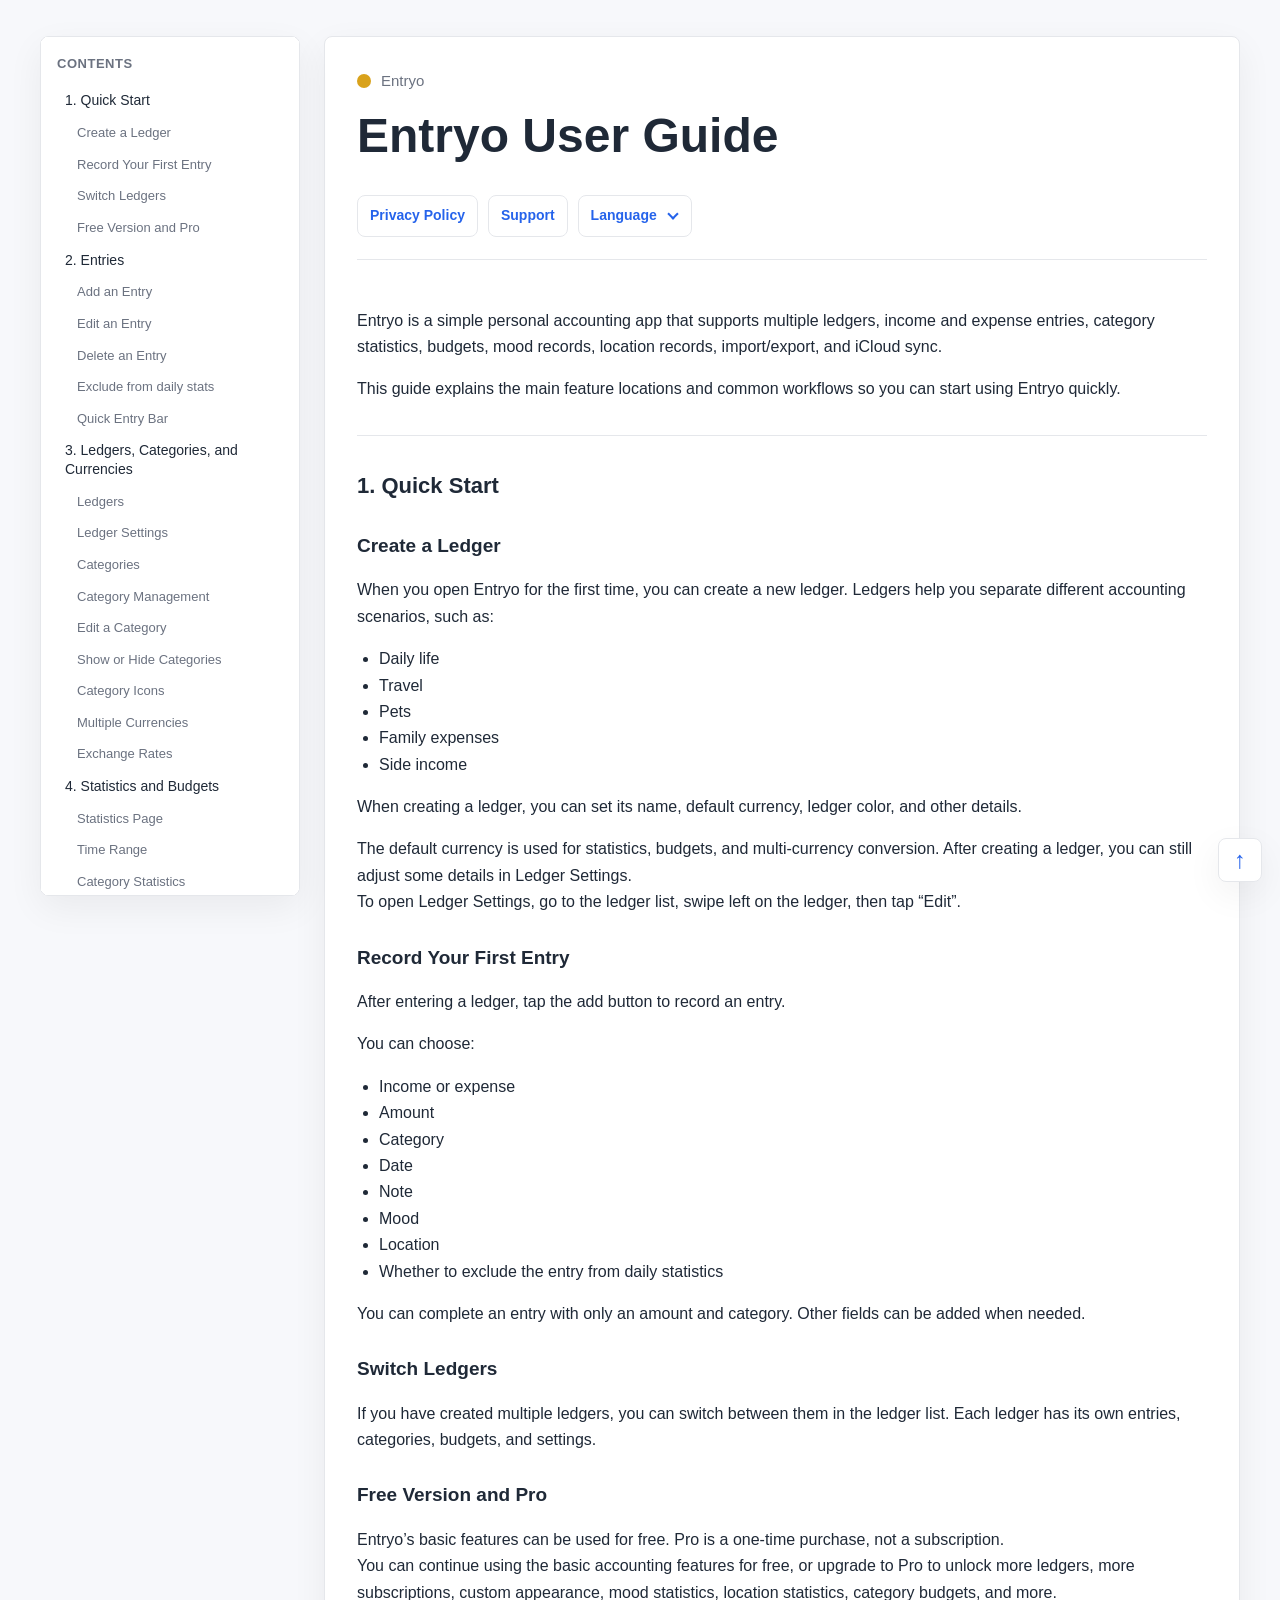
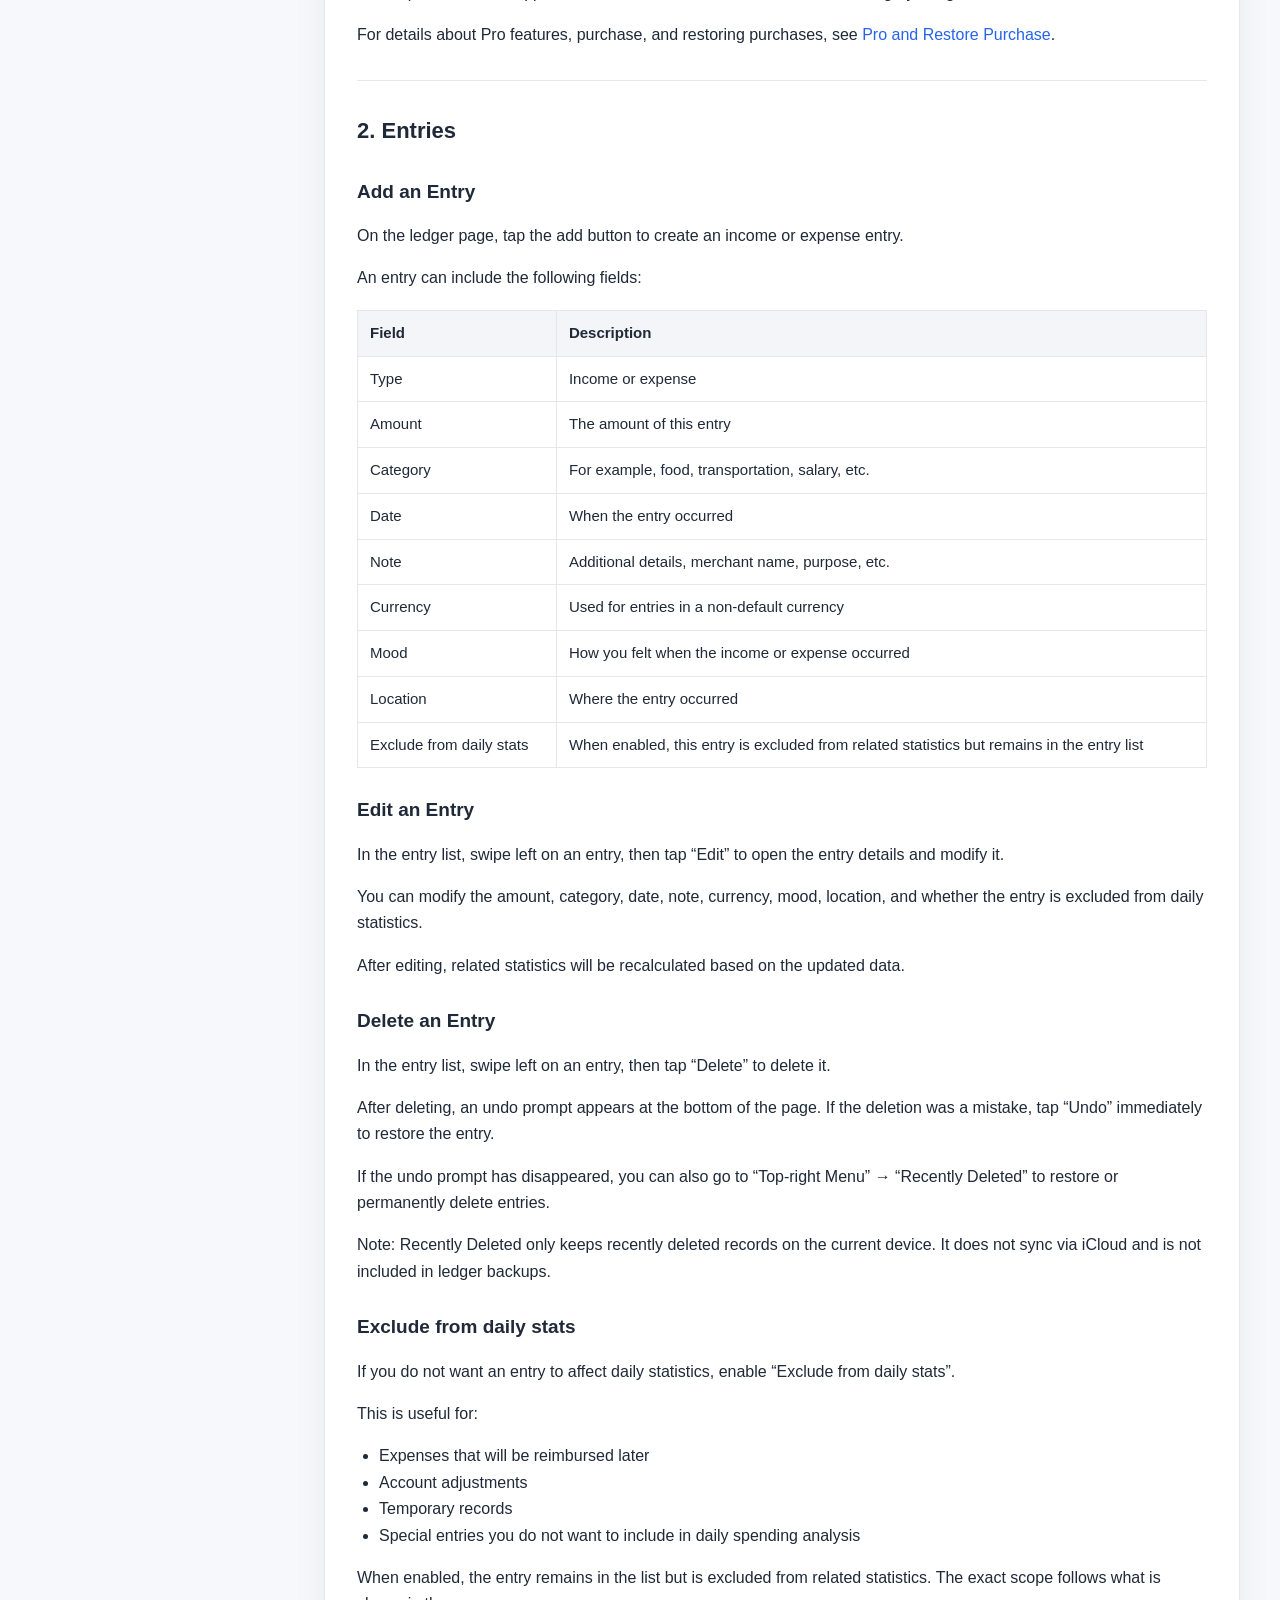
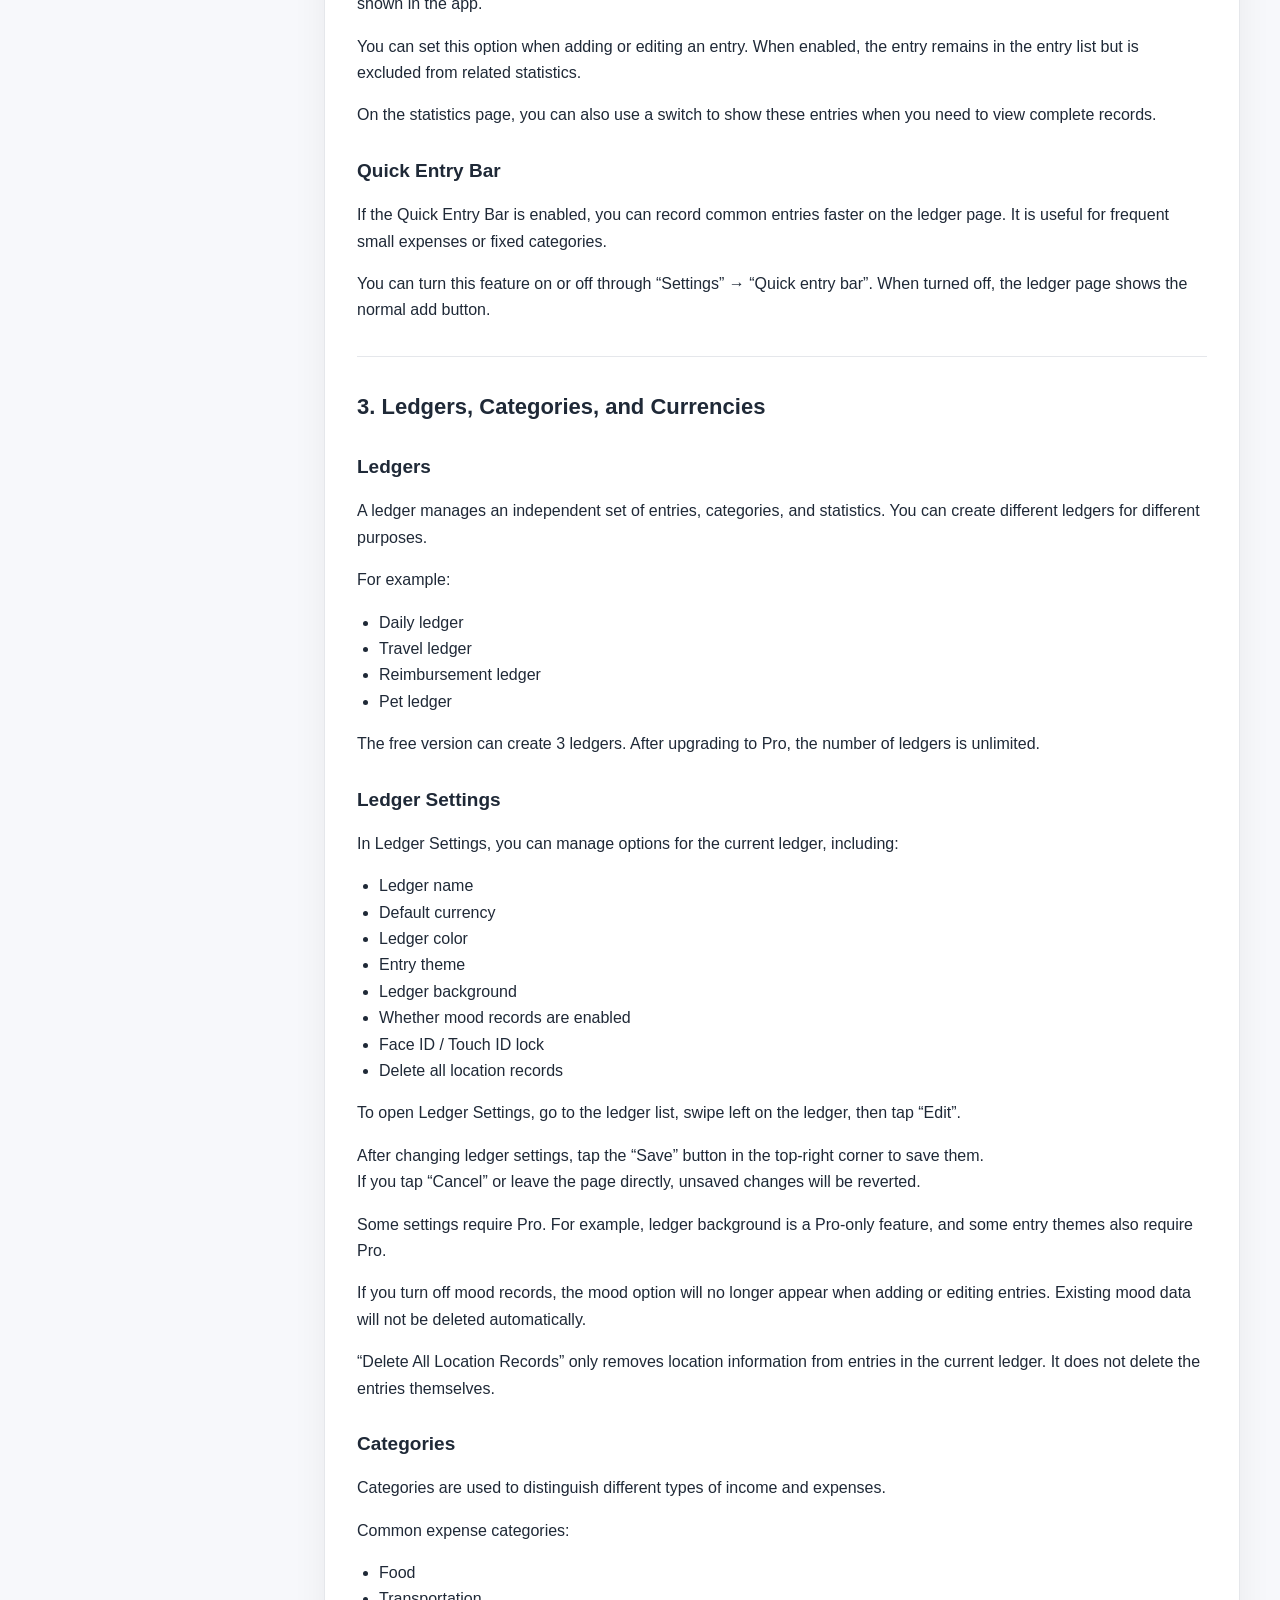
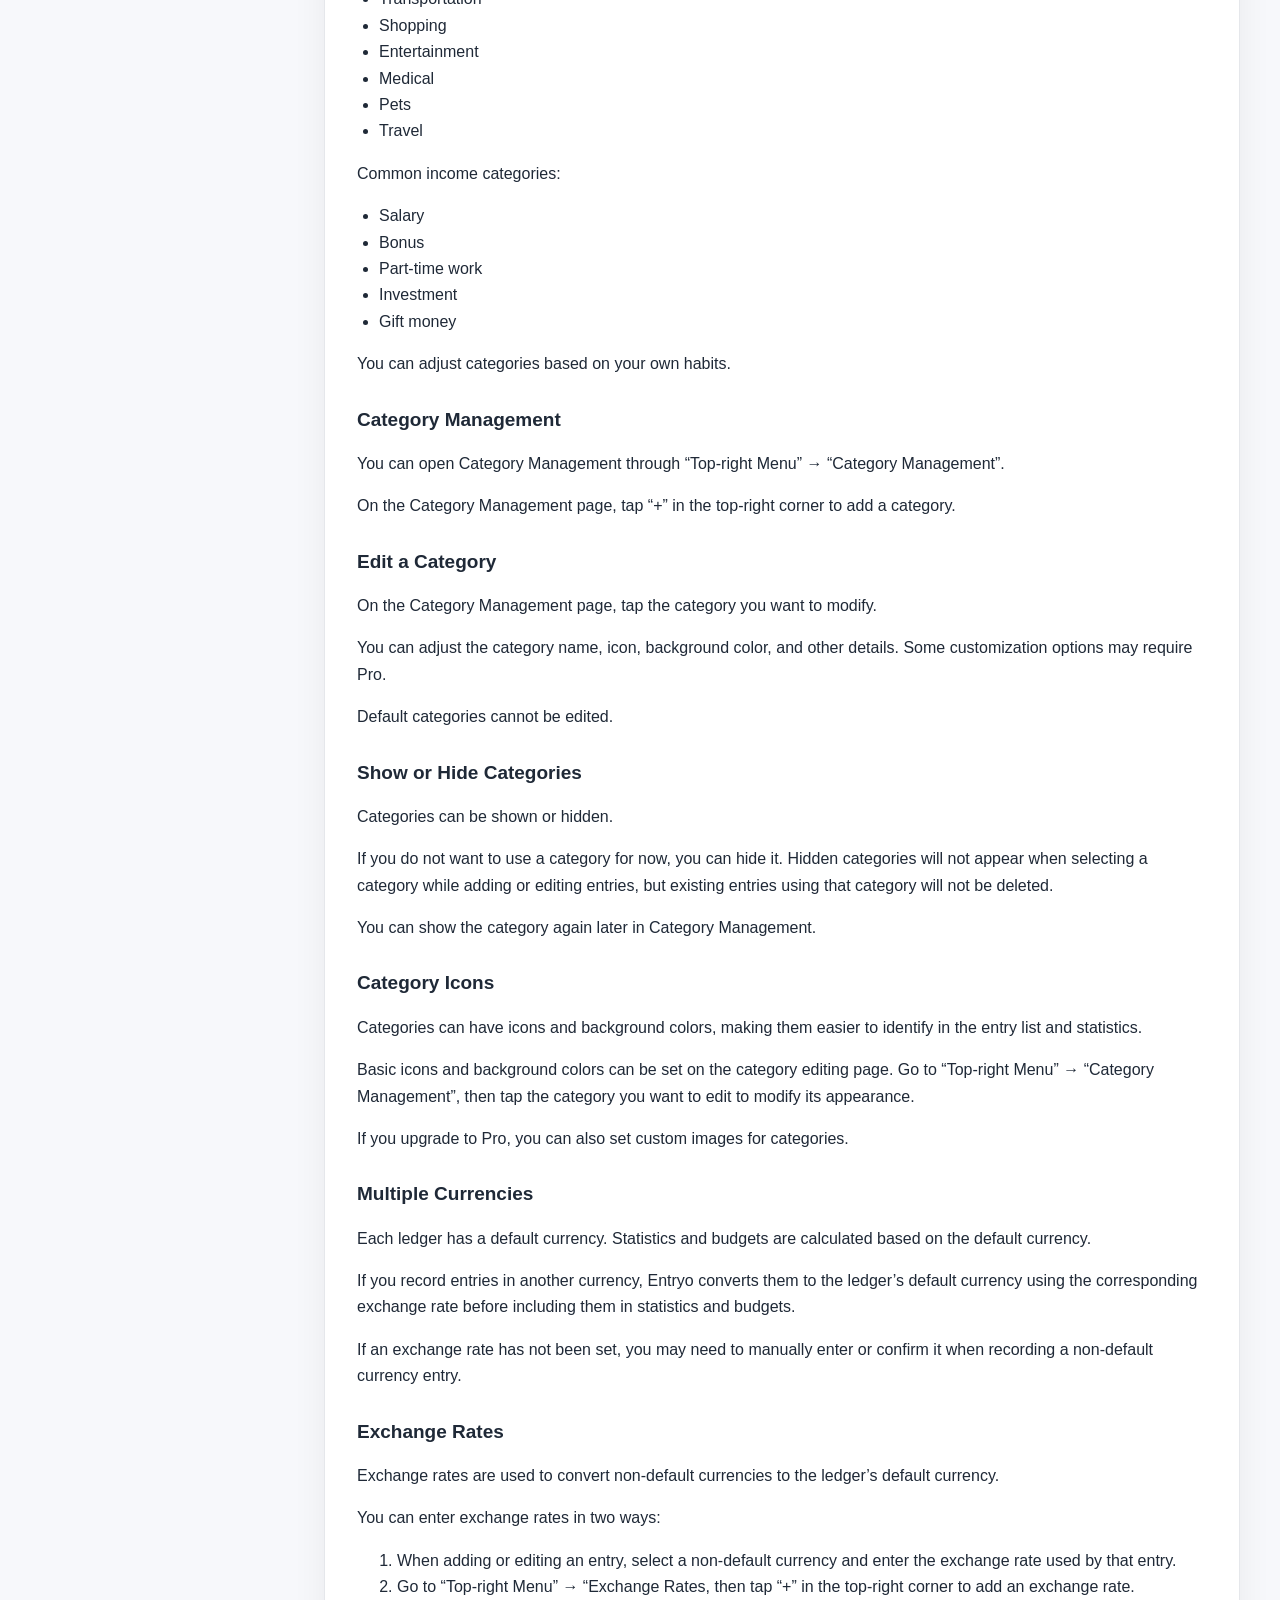
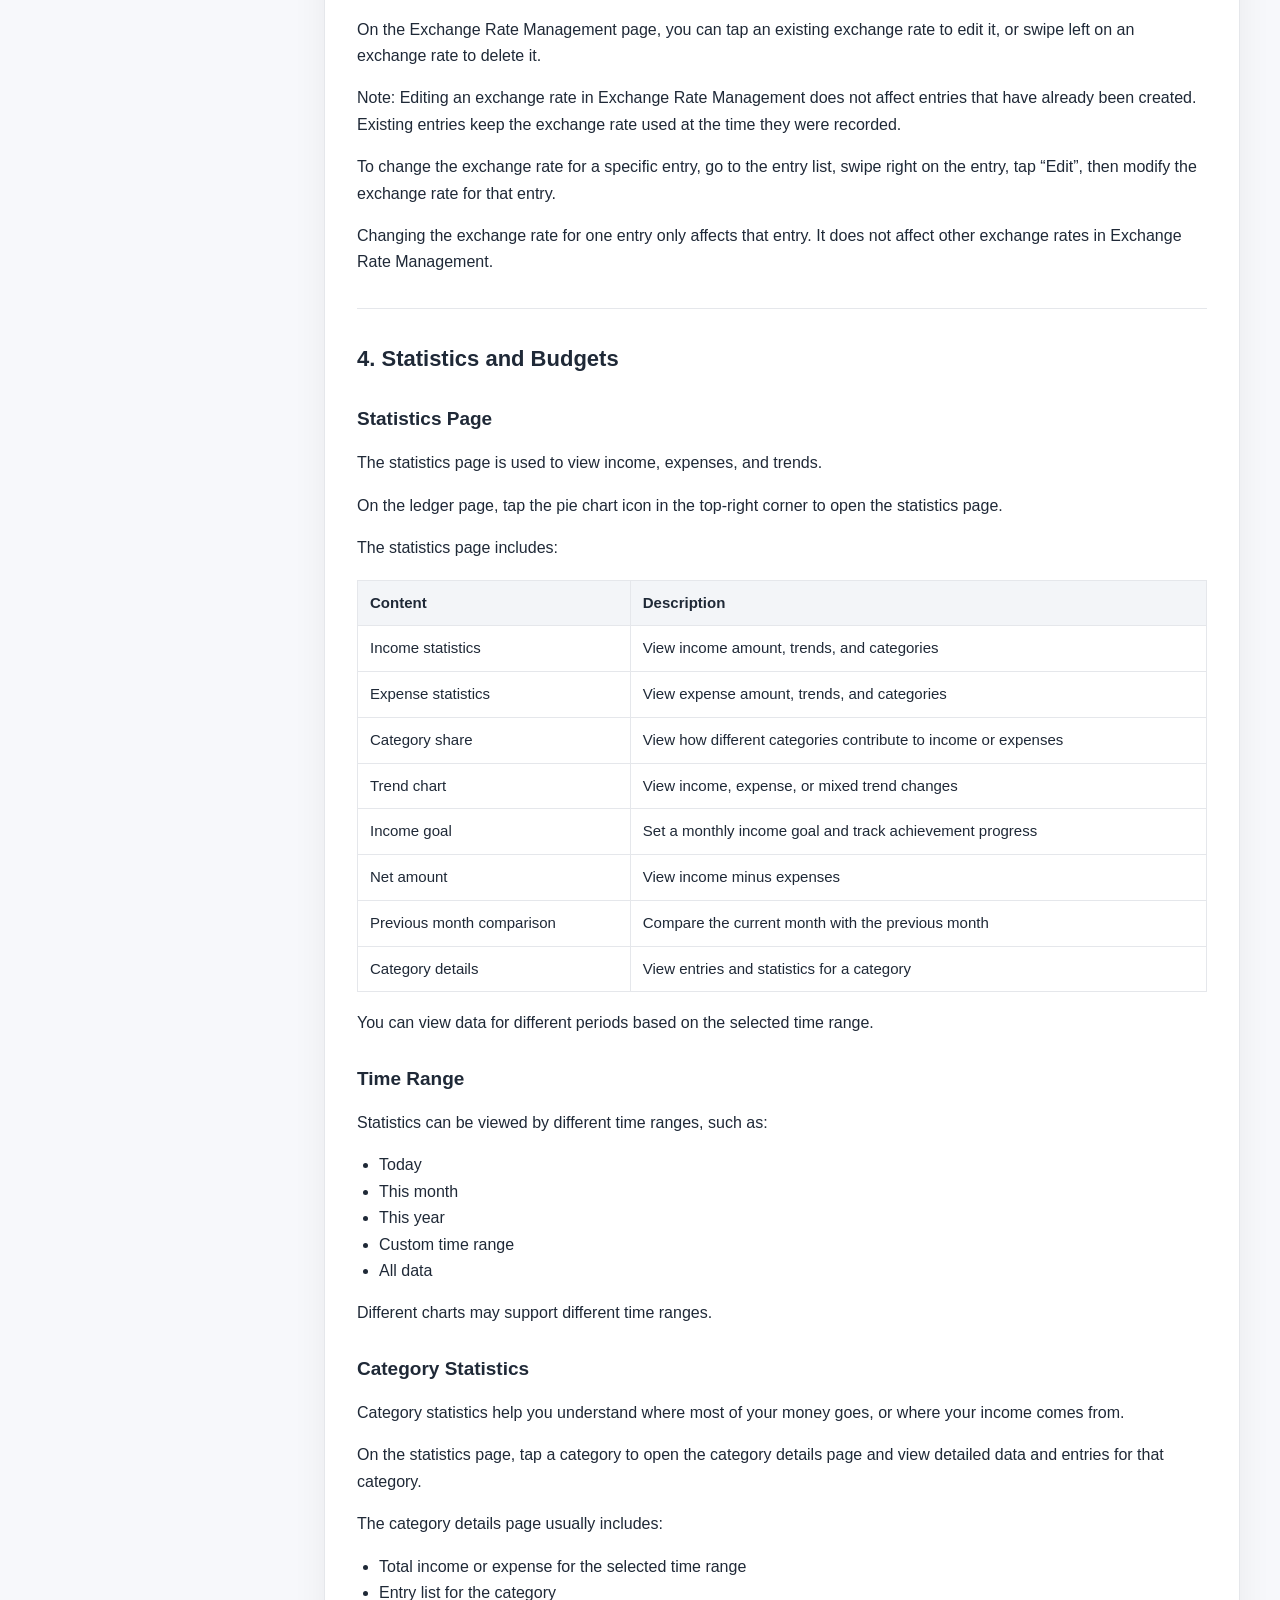
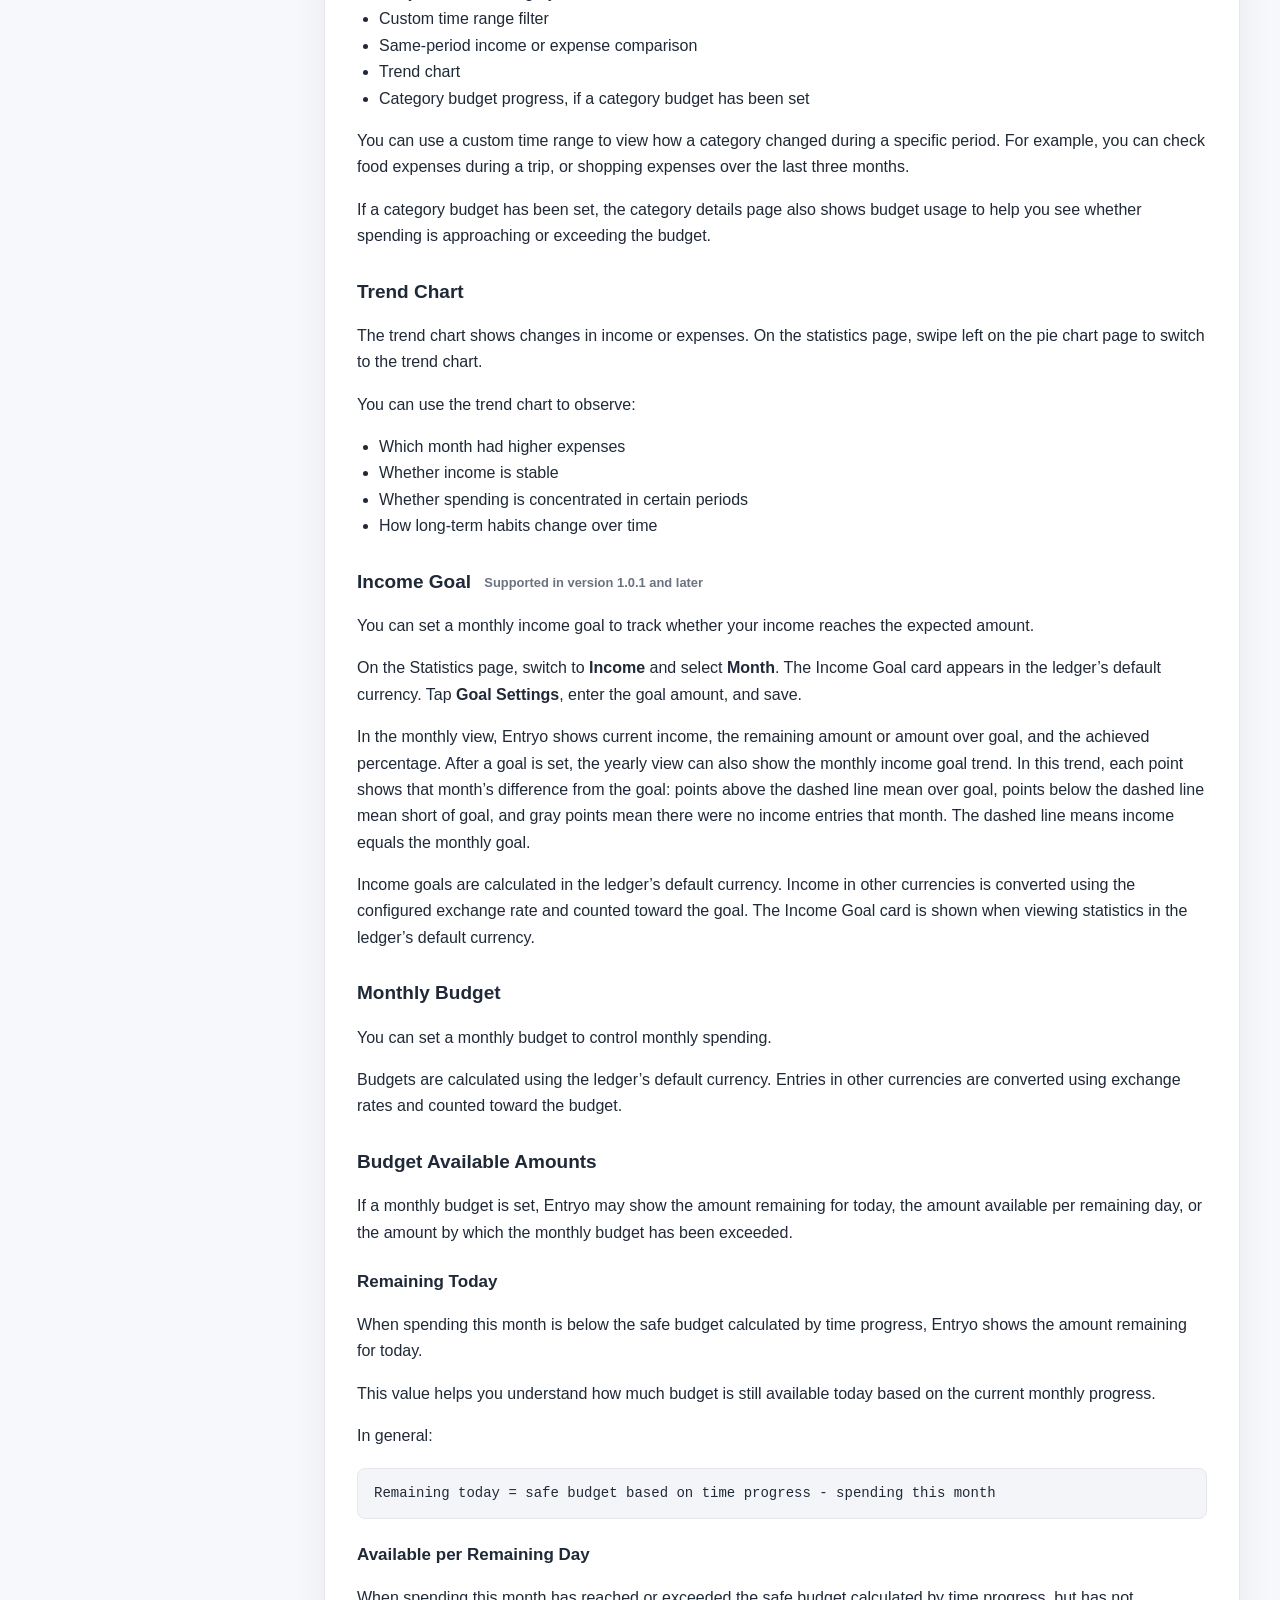
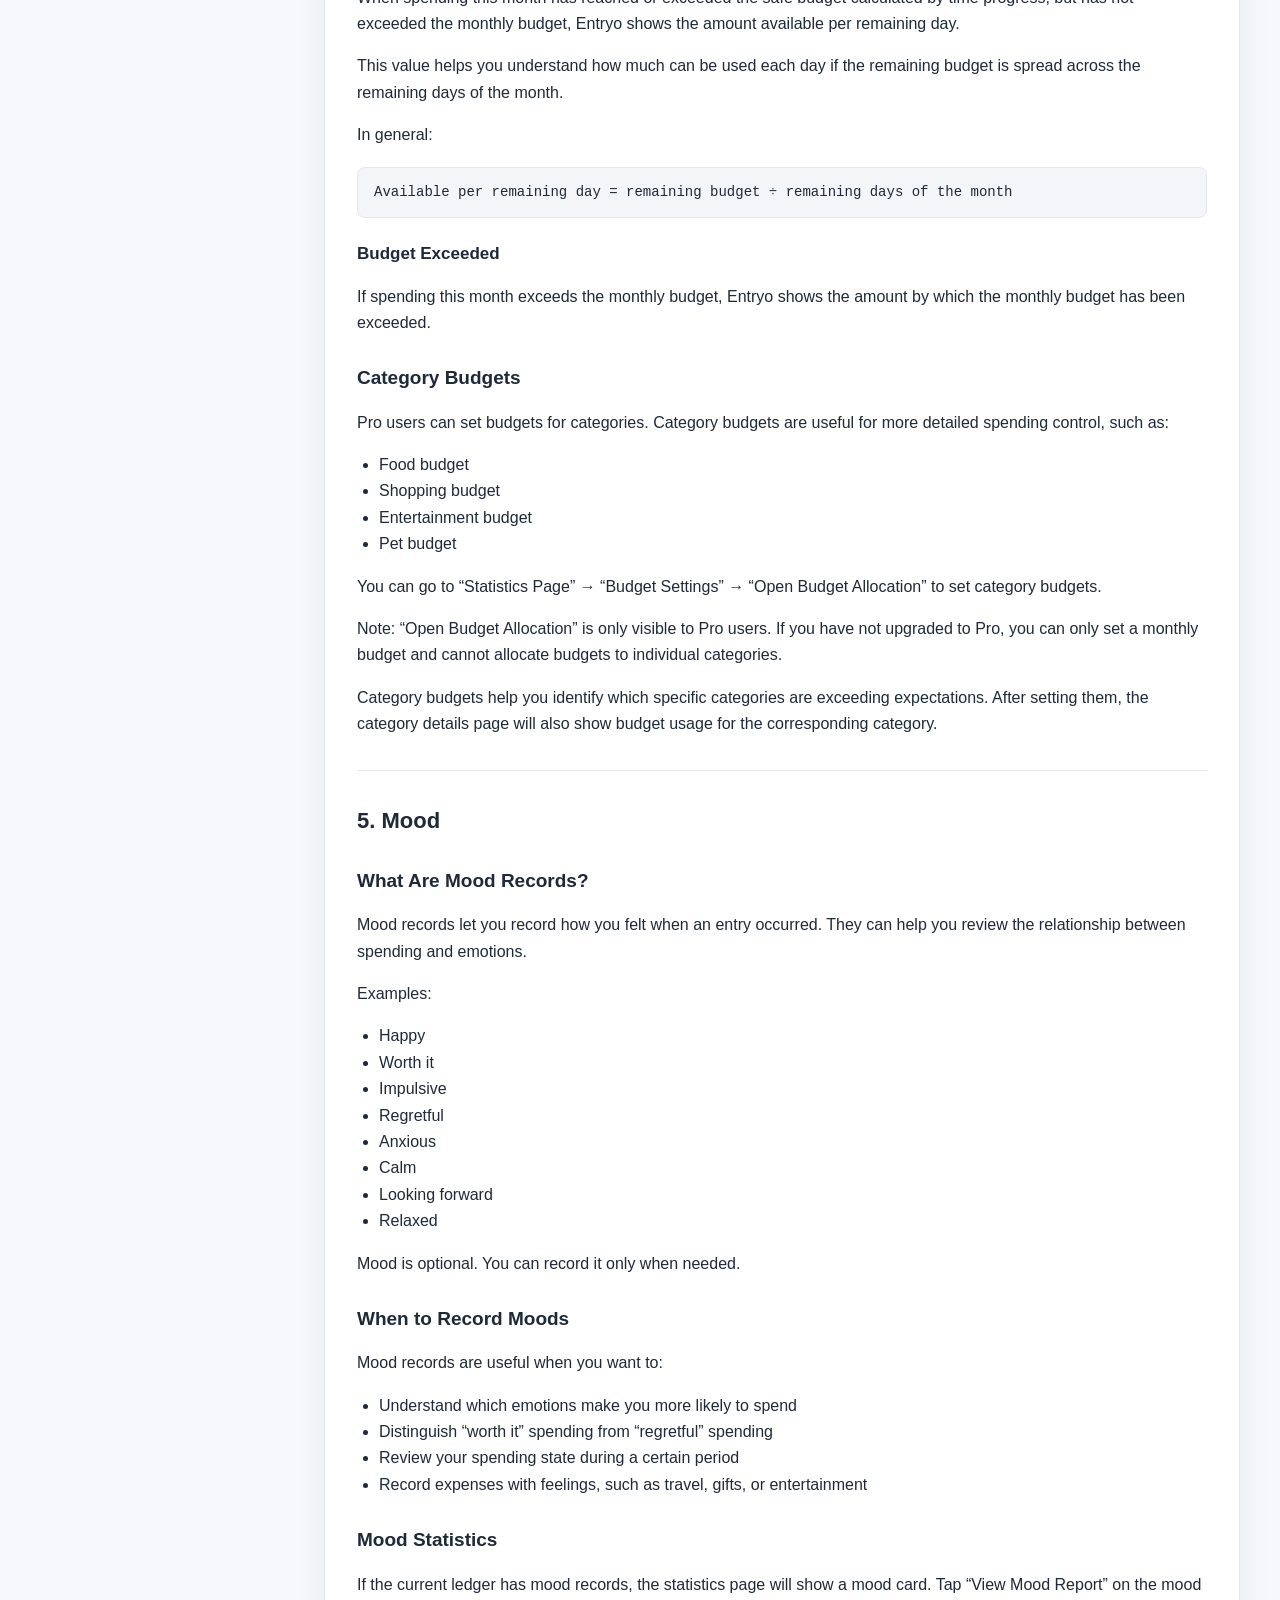
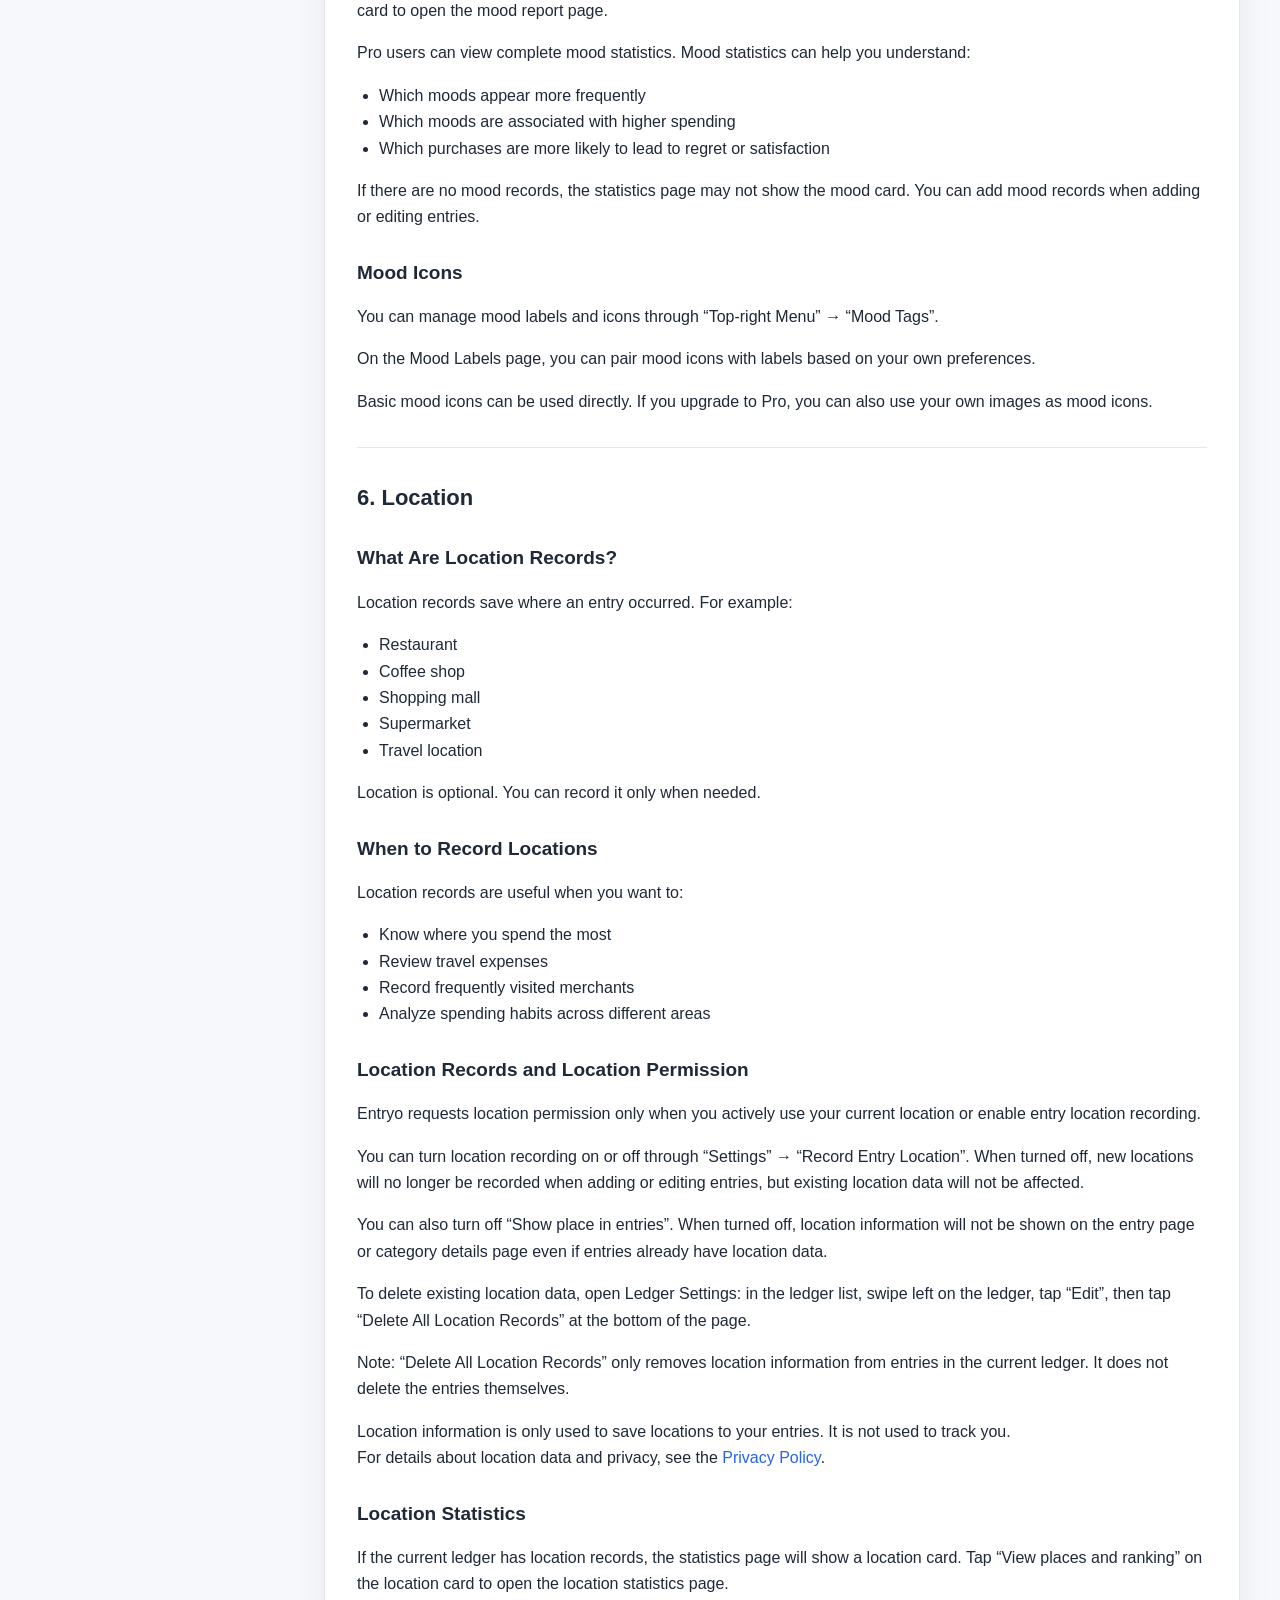
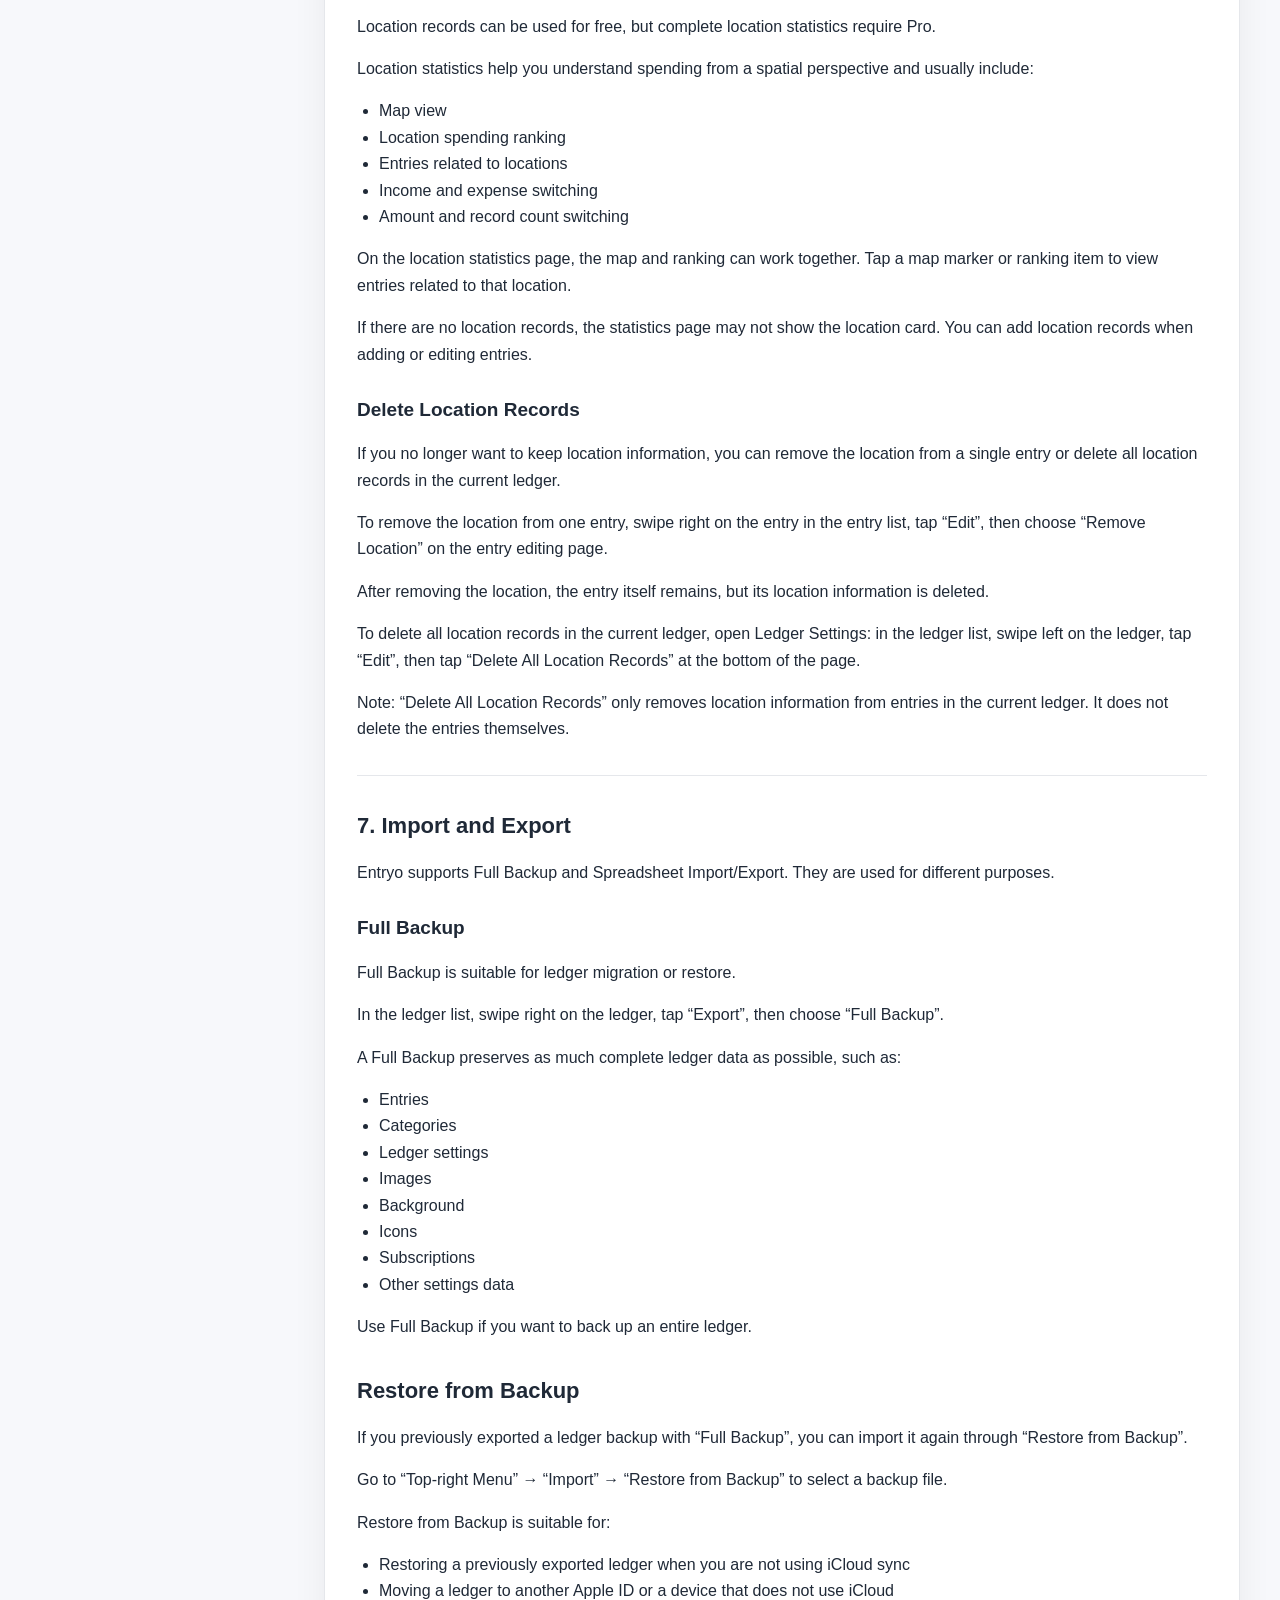
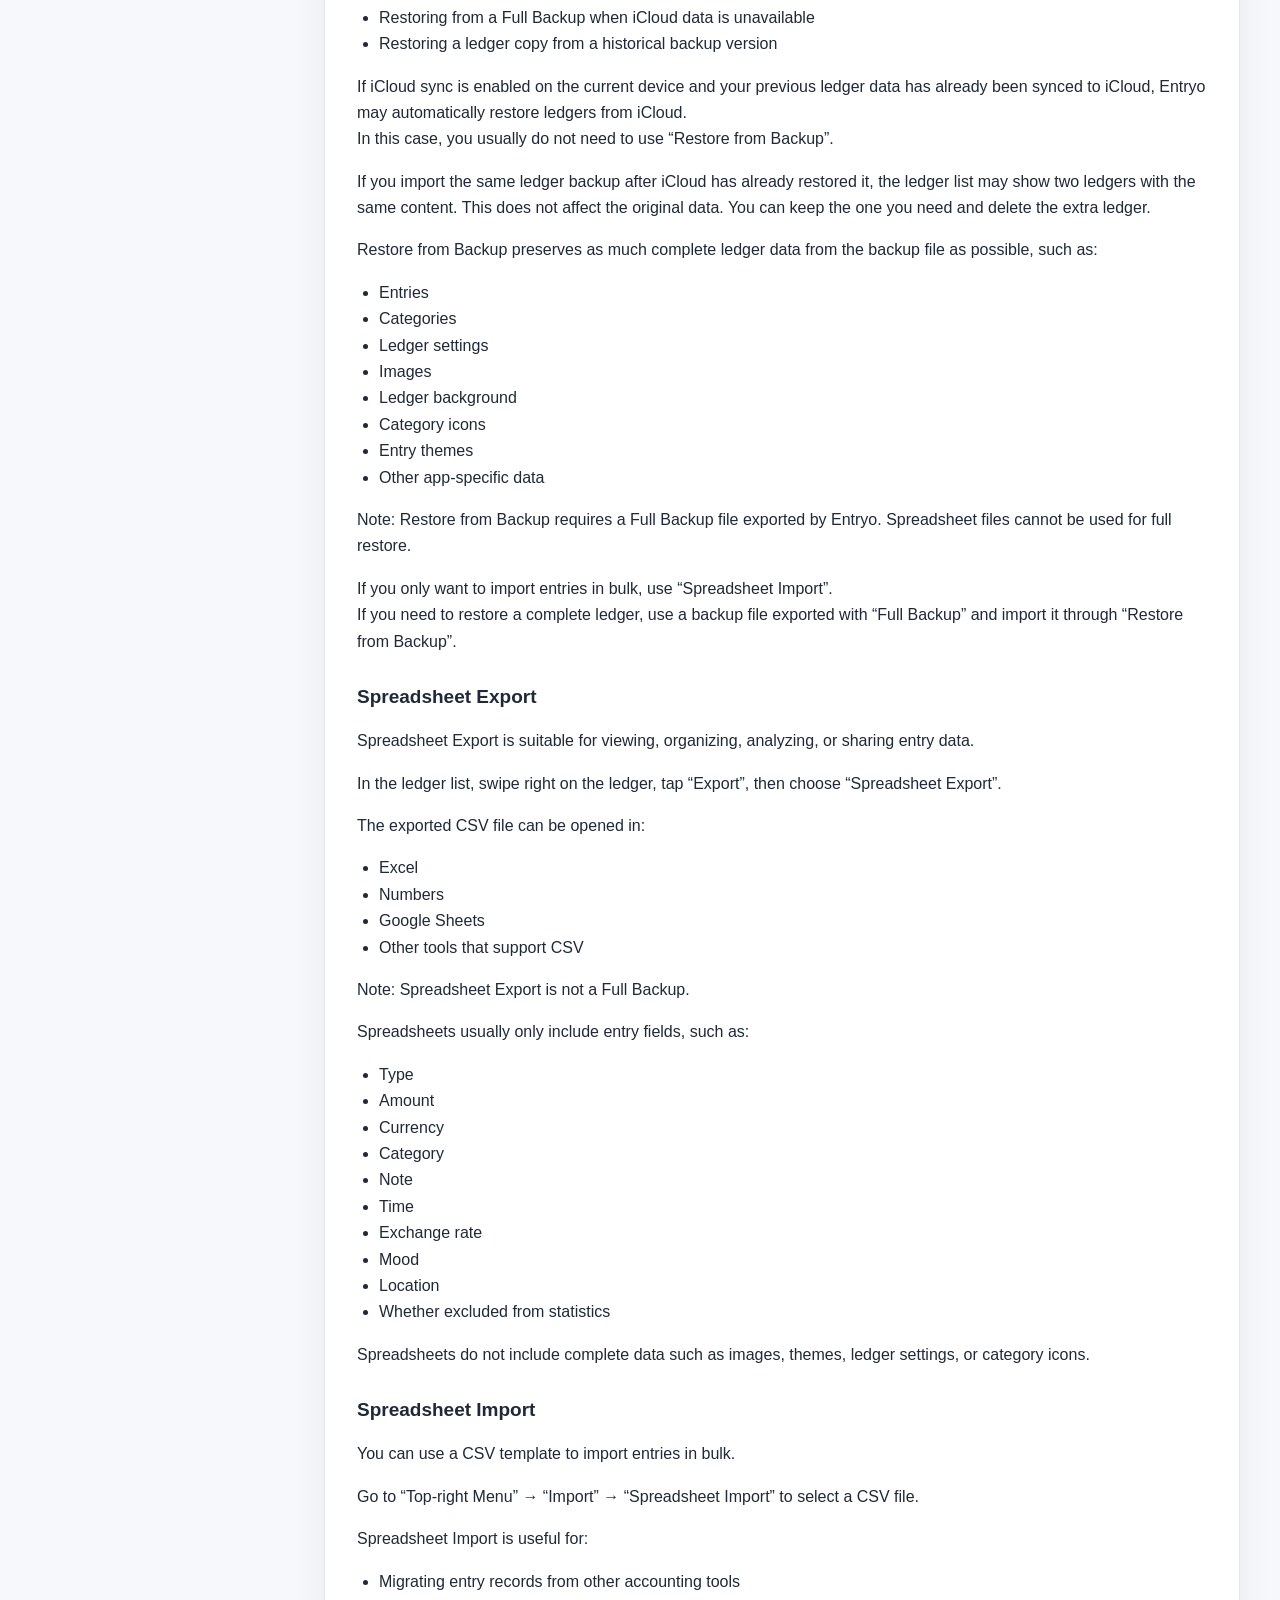
==== guide/index.html @ ae497db1 "添加收入目标设定的说明 Refs #2 by Codex & Cumi" ====
<!doctype html>
<html lang="en">
<head>
  <meta charset="utf-8">
  <meta name="viewport" content="width=device-width, initial-scale=1">
  <title>Entryo User Guide</title>
  <meta name="description" content="Entryo user guide">
  <link rel="stylesheet" href="../styles.css">
</head>
<body class="guide-page" id="top">
  <main class="guide-shell">
<aside class="guide-toc" aria-label="Contents">
  <p class="toc-title">Contents</p>
  <ol>
    <li class="toc-level-2"><a href="#1-quick-start">1. Quick Start</a></li>
    <li class="toc-level-3"><a href="#create-a-ledger">Create a Ledger</a></li>
    <li class="toc-level-3"><a href="#record-your-first-entry">Record Your First Entry</a></li>
    <li class="toc-level-3"><a href="#switch-ledgers">Switch Ledgers</a></li>
    <li class="toc-level-3"><a href="#free-version-and-pro">Free Version and Pro</a></li>
    <li class="toc-level-2"><a href="#2-entries">2. Entries</a></li>
    <li class="toc-level-3"><a href="#add-an-entry">Add an Entry</a></li>
    <li class="toc-level-3"><a href="#edit-an-entry">Edit an Entry</a></li>
    <li class="toc-level-3"><a href="#delete-an-entry">Delete an Entry</a></li>
    <li class="toc-level-3"><a href="#exclude-from-daily-stats">Exclude from daily stats</a></li>
    <li class="toc-level-3"><a href="#quick-entry-bar">Quick Entry Bar</a></li>
    <li class="toc-level-2"><a href="#3-ledgers-categories-and-currencies">3. Ledgers, Categories, and Currencies</a></li>
    <li class="toc-level-3"><a href="#ledgers">Ledgers</a></li>
    <li class="toc-level-3"><a href="#ledger-settings">Ledger Settings</a></li>
    <li class="toc-level-3"><a href="#categories">Categories</a></li>
    <li class="toc-level-3"><a href="#category-management">Category Management</a></li>
    <li class="toc-level-3"><a href="#edit-a-category">Edit a Category</a></li>
    <li class="toc-level-3"><a href="#show-or-hide-categories">Show or Hide Categories</a></li>
    <li class="toc-level-3"><a href="#category-icons">Category Icons</a></li>
    <li class="toc-level-3"><a href="#multiple-currencies">Multiple Currencies</a></li>
    <li class="toc-level-3"><a href="#exchange-rates">Exchange Rates</a></li>
    <li class="toc-level-2"><a href="#4-statistics-and-budgets">4. Statistics and Budgets</a></li>
    <li class="toc-level-3"><a href="#statistics-page">Statistics Page</a></li>
    <li class="toc-level-3"><a href="#time-range">Time Range</a></li>
    <li class="toc-level-3"><a href="#category-statistics">Category Statistics</a></li>
    <li class="toc-level-3"><a href="#trend-chart">Trend Chart</a></li>
    <li class="toc-level-3"><a href="#income-goal">Income Goal</a></li>
    <li class="toc-level-3"><a href="#monthly-budget">Monthly Budget</a></li>
    <li class="toc-level-3"><a href="#available-today">Available Today</a></li>
    <li class="toc-level-3"><a href="#category-budgets">Category Budgets</a></li>
    <li class="toc-level-2"><a href="#5-mood">5. Mood</a></li>
    <li class="toc-level-3"><a href="#what-are-mood-records">What Are Mood Records?</a></li>
    <li class="toc-level-3"><a href="#when-to-record-moods">When to Record Moods</a></li>
    <li class="toc-level-3"><a href="#mood-statistics">Mood Statistics</a></li>
    <li class="toc-level-3"><a href="#mood-icons">Mood Icons</a></li>
    <li class="toc-level-2"><a href="#6-location">6. Location</a></li>
    <li class="toc-level-3"><a href="#what-are-location-records">What Are Location Records?</a></li>
    <li class="toc-level-3"><a href="#when-to-record-locations">When to Record Locations</a></li>
    <li class="toc-level-3"><a href="#location-records-and-location-permission">Location Records and Location Permission</a></li>
    <li class="toc-level-3"><a href="#location-statistics">Location Statistics</a></li>
    <li class="toc-level-3"><a href="#delete-location-records">Delete Location Records</a></li>
    <li class="toc-level-2"><a href="#7-import-and-export">7. Import and Export</a></li>
    <li class="toc-level-3"><a href="#full-backup">Full Backup</a></li>
    <li class="toc-level-2"><a href="#restore-from-backup">Restore from Backup</a></li>
    <li class="toc-level-3"><a href="#spreadsheet-export">Spreadsheet Export</a></li>
    <li class="toc-level-3"><a href="#spreadsheet-import">Spreadsheet Import</a></li>
    <li class="toc-level-3"><a href="#spreadsheet-template-format">Spreadsheet Template Format</a></li>
    <li class="toc-level-3"><a href="#amount-and-type">Amount and Type</a></li>
    <li class="toc-level-3"><a href="#date-format">Date Format</a></li>
    <li class="toc-level-2"><a href="#8-icloud-sync">8. iCloud Sync</a></li>
    <li class="toc-level-3"><a href="#what-is-icloud-sync">What Is iCloud Sync?</a></li>
    <li class="toc-level-3"><a href="#sync-may-take-time">Sync May Take Time</a></li>
    <li class="toc-level-3"><a href="#empty-ledger-page">Empty Ledger Page</a></li>
    <li class="toc-level-3"><a href="#before-using-icloud-sync">Before Using iCloud Sync</a></li>
    <li class="toc-level-3"><a href="#recently-deleted-does-not-sync">Recently Deleted Does Not Sync</a></li>
    <li class="toc-level-3"><a href="#when-sync-has-not-updated-for-a-long-time">When Sync Has Not Updated for a Long Time</a></li>
    <li class="toc-level-2"><a href="#9-pro-and-restore-purchase">9. Pro and Restore Purchase</a></li>
    <li class="toc-level-3"><a href="#what-is-pro">What Is Pro?</a></li>
    <li class="toc-level-3"><a href="#what-does-pro-include">What Does Pro Include?</a></li>
    <li class="toc-level-4"><a href="#unlimited-capacity">Unlimited Capacity</a></li>
    <li class="toc-level-4"><a href="#personalized-appearance">Personalized Appearance</a></li>
    <li class="toc-level-4"><a href="#deeper-statistics">Deeper Statistics</a></li>
    <li class="toc-level-3"><a href="#what-is-included-in-the-free-version">What Is Included in the Free Version?</a></li>
    <li class="toc-level-3"><a href="#purchase-pro">Purchase Pro</a></li>
    <li class="toc-level-3"><a href="#restore-purchase">Restore Purchase</a></li>
    <li class="toc-level-3"><a href="#purchase-failed">Purchase Failed</a></li>
    <li class="toc-level-2"><a href="#url-scheme-and-shortcuts">10. URL Scheme and Shortcuts</a></li>
    <li class="toc-level-2"><a href="#11-faq">11. FAQ</a></li>
    <li class="toc-level-3"><a href="#q1-why-do-i-not-see-my-previous-ledgers-after-installing-the-app-on-a-new-device">Q1: Why do I not see my previous ledgers after installing the app on a new device?</a></li>
    <li class="toc-level-3"><a href="#q2-can-spreadsheet-export-be-used-as-a-full-backup">Q2: Can Spreadsheet Export be used as a Full Backup?</a></li>
    <li class="toc-level-3"><a href="#q3-can-exported-spreadsheet-files-be-imported-again">Q3: Can exported spreadsheet files be imported again?</a></li>
    <li class="toc-level-3"><a href="#q4-why-is-the-amount-in-statistics-different-from-the-amount-i-entered">Q4: Why is the amount in statistics different from the amount I entered?</a></li>
    <li class="toc-level-3"><a href="#q5-why-does-the-budget-amount-not-match-the-expense-amount">Q5: Why does the budget amount not match the expense amount?</a></li>
    <li class="toc-level-3"><a href="#q6-can-i-restore-an-entry-after-deleting-it">Q6: Can I restore an entry after deleting it?</a></li>
    <li class="toc-level-3"><a href="#q7-does-recently-deleted-sync-to-other-devices">Q7: Does Recently Deleted sync to other devices?</a></li>
    <li class="toc-level-3"><a href="#q8-does-entryo-upload-my-accounting-data">Q8: Does Entryo upload my accounting data?</a></li>
    <li class="toc-level-3"><a href="#q9-why-does-the-location-feature-need-location-permission">Q9: Why does the location feature need location permission?</a></li>
    <li class="toc-level-3"><a href="#q10-is-pro-a-subscription">Q10: Is Pro a subscription?</a></li>
    <li class="toc-level-3"><a href="#q11-do-i-need-to-purchase-pro-again-after-switching-devices">Q11: Do I need to purchase Pro again after switching devices?</a></li>
    <li class="toc-level-3"><a href="#q12-why-can-i-not-find-some-feature-entrances">Q12: Why can I not find some feature entrances?</a></li>
    <li class="toc-level-3"><a href="#q13-when-should-i-use-exclude-from-daily-stats">Q13: When should I use “Exclude from daily stats”?</a></li>
    <li class="toc-level-3"><a href="#q14-how-do-i-contact-support">Q14: How do I contact support?</a></li>

    <li class="toc-level-2"><a href="#version-notes">Version Notes</a></li>
  </ol>
</aside>
    <article class="guide-content">
      <header class="guide-header">
        <div class="brand"><span class="logo-dot"></span><a href="../">Entryo</a></div>
        <div class="guide-title-row">
          <h1>Entryo User Guide</h1>
          <details class="mobile-toc">
            <summary class="mobile-toc-toggle">Contents</summary>
            <div class="mobile-toc-panel">
            <p class="toc-title">Contents</p>
            <ol>
              <li class="toc-level-2"><a href="#1-quick-start">1. Quick Start</a></li>
              <li class="toc-level-3"><a href="#create-a-ledger">Create a Ledger</a></li>
              <li class="toc-level-3"><a href="#record-your-first-entry">Record Your First Entry</a></li>
              <li class="toc-level-3"><a href="#switch-ledgers">Switch Ledgers</a></li>
              <li class="toc-level-3"><a href="#free-version-and-pro">Free Version and Pro</a></li>
              <li class="toc-level-2"><a href="#2-entries">2. Entries</a></li>
              <li class="toc-level-3"><a href="#add-an-entry">Add an Entry</a></li>
              <li class="toc-level-3"><a href="#edit-an-entry">Edit an Entry</a></li>
              <li class="toc-level-3"><a href="#delete-an-entry">Delete an Entry</a></li>
              <li class="toc-level-3"><a href="#exclude-from-daily-stats">Exclude from daily stats</a></li>
              <li class="toc-level-3"><a href="#quick-entry-bar">Quick Entry Bar</a></li>
              <li class="toc-level-2"><a href="#3-ledgers-categories-and-currencies">3. Ledgers, Categories, and Currencies</a></li>
              <li class="toc-level-3"><a href="#ledgers">Ledgers</a></li>
              <li class="toc-level-3"><a href="#ledger-settings">Ledger Settings</a></li>
              <li class="toc-level-3"><a href="#categories">Categories</a></li>
              <li class="toc-level-3"><a href="#category-management">Category Management</a></li>
              <li class="toc-level-3"><a href="#edit-a-category">Edit a Category</a></li>
              <li class="toc-level-3"><a href="#show-or-hide-categories">Show or Hide Categories</a></li>
              <li class="toc-level-3"><a href="#category-icons">Category Icons</a></li>
              <li class="toc-level-3"><a href="#multiple-currencies">Multiple Currencies</a></li>
              <li class="toc-level-3"><a href="#exchange-rates">Exchange Rates</a></li>
              <li class="toc-level-2"><a href="#4-statistics-and-budgets">4. Statistics and Budgets</a></li>
              <li class="toc-level-3"><a href="#statistics-page">Statistics Page</a></li>
              <li class="toc-level-3"><a href="#time-range">Time Range</a></li>
              <li class="toc-level-3"><a href="#category-statistics">Category Statistics</a></li>
              <li class="toc-level-3"><a href="#trend-chart">Trend Chart</a></li>
              <li class="toc-level-3"><a href="#income-goal">Income Goal</a></li>
              <li class="toc-level-3"><a href="#monthly-budget">Monthly Budget</a></li>
              <li class="toc-level-3"><a href="#available-today">Available Today</a></li>
              <li class="toc-level-3"><a href="#category-budgets">Category Budgets</a></li>
              <li class="toc-level-2"><a href="#5-mood">5. Mood</a></li>
              <li class="toc-level-3"><a href="#what-are-mood-records">What Are Mood Records?</a></li>
              <li class="toc-level-3"><a href="#when-to-record-moods">When to Record Moods</a></li>
              <li class="toc-level-3"><a href="#mood-statistics">Mood Statistics</a></li>
              <li class="toc-level-3"><a href="#mood-icons">Mood Icons</a></li>
              <li class="toc-level-2"><a href="#6-location">6. Location</a></li>
              <li class="toc-level-3"><a href="#what-are-location-records">What Are Location Records?</a></li>
              <li class="toc-level-3"><a href="#when-to-record-locations">When to Record Locations</a></li>
              <li class="toc-level-3"><a href="#location-records-and-location-permission">Location Records and Location Permission</a></li>
              <li class="toc-level-3"><a href="#location-statistics">Location Statistics</a></li>
              <li class="toc-level-3"><a href="#delete-location-records">Delete Location Records</a></li>
              <li class="toc-level-2"><a href="#7-import-and-export">7. Import and Export</a></li>
              <li class="toc-level-3"><a href="#full-backup">Full Backup</a></li>
              <li class="toc-level-2"><a href="#restore-from-backup">Restore from Backup</a></li>
              <li class="toc-level-3"><a href="#spreadsheet-export">Spreadsheet Export</a></li>
              <li class="toc-level-3"><a href="#spreadsheet-import">Spreadsheet Import</a></li>
              <li class="toc-level-3"><a href="#spreadsheet-template-format">Spreadsheet Template Format</a></li>
              <li class="toc-level-3"><a href="#amount-and-type">Amount and Type</a></li>
              <li class="toc-level-3"><a href="#date-format">Date Format</a></li>
              <li class="toc-level-2"><a href="#8-icloud-sync">8. iCloud Sync</a></li>
              <li class="toc-level-3"><a href="#what-is-icloud-sync">What Is iCloud Sync?</a></li>
              <li class="toc-level-3"><a href="#sync-may-take-time">Sync May Take Time</a></li>
              <li class="toc-level-3"><a href="#empty-ledger-page">Empty Ledger Page</a></li>
              <li class="toc-level-3"><a href="#before-using-icloud-sync">Before Using iCloud Sync</a></li>
              <li class="toc-level-3"><a href="#recently-deleted-does-not-sync">Recently Deleted Does Not Sync</a></li>
              <li class="toc-level-3"><a href="#when-sync-has-not-updated-for-a-long-time">When Sync Has Not Updated for a Long Time</a></li>
              <li class="toc-level-2"><a href="#9-pro-and-restore-purchase">9. Pro and Restore Purchase</a></li>
              <li class="toc-level-3"><a href="#what-is-pro">What Is Pro?</a></li>
              <li class="toc-level-3"><a href="#what-does-pro-include">What Does Pro Include?</a></li>
              <li class="toc-level-4"><a href="#unlimited-capacity">Unlimited Capacity</a></li>
              <li class="toc-level-4"><a href="#personalized-appearance">Personalized Appearance</a></li>
              <li class="toc-level-4"><a href="#deeper-statistics">Deeper Statistics</a></li>
              <li class="toc-level-3"><a href="#what-is-included-in-the-free-version">What Is Included in the Free Version?</a></li>
              <li class="toc-level-3"><a href="#purchase-pro">Purchase Pro</a></li>
              <li class="toc-level-3"><a href="#restore-purchase">Restore Purchase</a></li>
              <li class="toc-level-3"><a href="#purchase-failed">Purchase Failed</a></li>
              <li class="toc-level-2"><a href="#url-scheme-and-shortcuts">10. URL Scheme and Shortcuts</a></li>
              <li class="toc-level-2"><a href="#11-faq">11. FAQ</a></li>
              <li class="toc-level-3"><a href="#q1-why-do-i-not-see-my-previous-ledgers-after-installing-the-app-on-a-new-device">Q1: Why do I not see my previous ledgers after installing the app on a new device?</a></li>
              <li class="toc-level-3"><a href="#q2-can-spreadsheet-export-be-used-as-a-full-backup">Q2: Can Spreadsheet Export be used as a Full Backup?</a></li>
              <li class="toc-level-3"><a href="#q3-can-exported-spreadsheet-files-be-imported-again">Q3: Can exported spreadsheet files be imported again?</a></li>
              <li class="toc-level-3"><a href="#q4-why-is-the-amount-in-statistics-different-from-the-amount-i-entered">Q4: Why is the amount in statistics different from the amount I entered?</a></li>
              <li class="toc-level-3"><a href="#q5-why-does-the-budget-amount-not-match-the-expense-amount">Q5: Why does the budget amount not match the expense amount?</a></li>
              <li class="toc-level-3"><a href="#q6-can-i-restore-an-entry-after-deleting-it">Q6: Can I restore an entry after deleting it?</a></li>
              <li class="toc-level-3"><a href="#q7-does-recently-deleted-sync-to-other-devices">Q7: Does Recently Deleted sync to other devices?</a></li>
              <li class="toc-level-3"><a href="#q8-does-entryo-upload-my-accounting-data">Q8: Does Entryo upload my accounting data?</a></li>
              <li class="toc-level-3"><a href="#q9-why-does-the-location-feature-need-location-permission">Q9: Why does the location feature need location permission?</a></li>
              <li class="toc-level-3"><a href="#q10-is-pro-a-subscription">Q10: Is Pro a subscription?</a></li>
              <li class="toc-level-3"><a href="#q11-do-i-need-to-purchase-pro-again-after-switching-devices">Q11: Do I need to purchase Pro again after switching devices?</a></li>
              <li class="toc-level-3"><a href="#q12-why-can-i-not-find-some-feature-entrances">Q12: Why can I not find some feature entrances?</a></li>
              <li class="toc-level-3"><a href="#q13-when-should-i-use-exclude-from-daily-stats">Q13: When should I use “Exclude from daily stats”?</a></li>
              <li class="toc-level-3"><a href="#q14-how-do-i-contact-support">Q14: How do I contact support?</a></li>
              <li class="toc-level-2"><a href="#version-notes">Version Notes</a></li>
            </ol>
            </div>
          </details>
        </div>
        <nav class="page-actions" aria-label="Page navigation">
          <a class="button-link" href="../privacy/">Privacy Policy</a>
          <a class="button-link" href="../support/">Support</a>
          <details class="language-menu">
            <summary class="language-toggle">Language</summary>
            <ul class="language-options">
      <li><a href="./" aria-current="page">English</a></li>
      <li><a href="./zh-Hans.html">简体中文</a></li>
      <li><a href="./zh-Hant.html">繁體中文</a></li>
      <li><a href="./ja.html">日本語</a></li>
            </ul>
          </details>
        </nav>
      </header>
      <div class="guide-body">
<p>Entryo is a simple personal accounting app that supports multiple ledgers, income and expense entries, category statistics, budgets, mood records, location records, import/export, and iCloud sync.</p>
<p>This guide explains the main feature locations and common workflows so you can start using Entryo quickly.</p>
<hr>
<h2 id="1-quick-start">1. Quick Start</h2>
<h3 id="create-a-ledger">Create a Ledger</h3>
<p>When you open Entryo for the first time, you can create a new ledger. Ledgers help you separate different accounting scenarios, such as:</p>
<ul>
<li>Daily life</li>
<li>Travel</li>
<li>Pets</li>
<li>Family expenses</li>
<li>Side income</li>
</ul>
<p>When creating a ledger, you can set its name, default currency, ledger color, and other details.</p>
<p>The default currency is used for statistics, budgets, and multi-currency conversion. After creating a ledger, you can still adjust some details in Ledger Settings.<br>To open Ledger Settings, go to the ledger list, swipe left on the ledger, then tap “Edit”.</p>
<h3 id="record-your-first-entry">Record Your First Entry</h3>
<p>After entering a ledger, tap the add button to record an entry.</p>
<p>You can choose:</p>
<ul>
<li>Income or expense</li>
<li>Amount</li>
<li>Category</li>
<li>Date</li>
<li>Note</li>
<li>Mood</li>
<li>Location</li>
<li>Whether to exclude the entry from daily statistics</li>
</ul>
<p>You can complete an entry with only an amount and category. Other fields can be added when needed.</p>
<h3 id="switch-ledgers">Switch Ledgers</h3>
<p>If you have created multiple ledgers, you can switch between them in the ledger list. Each ledger has its own entries, categories, budgets, and settings.</p>
<h3 id="free-version-and-pro">Free Version and Pro</h3>
<p>Entryo’s basic features can be used for free. Pro is a one-time purchase, not a subscription.<br>You can continue using the basic accounting features for free, or upgrade to Pro to unlock more ledgers, more subscriptions, custom appearance, mood statistics, location statistics, category budgets, and more.</p>
<p>For details about Pro features, purchase, and restoring purchases, see <a href="#9-pro-and-restore-purchase">Pro and Restore Purchase</a>.</p>
<hr>
<h2 id="2-entries">2. Entries</h2>
<h3 id="add-an-entry">Add an Entry</h3>
<p>On the ledger page, tap the add button to create an income or expense entry.</p>
<p>An entry can include the following fields:</p>
<div class="table-wrap"><table><thead><tr><th>Field</th><th>Description</th></tr></thead><tbody>
<tr><td>Type</td><td>Income or expense</td></tr>
<tr><td>Amount</td><td>The amount of this entry</td></tr>
<tr><td>Category</td><td>For example, food, transportation, salary, etc.</td></tr>
<tr><td>Date</td><td>When the entry occurred</td></tr>
<tr><td>Note</td><td>Additional details, merchant name, purpose, etc.</td></tr>
<tr><td>Currency</td><td>Used for entries in a non-default currency</td></tr>
<tr><td>Mood</td><td>How you felt when the income or expense occurred</td></tr>
<tr><td>Location</td><td>Where the entry occurred</td></tr>
<tr><td>Exclude from daily stats</td><td>When enabled, this entry is excluded from related statistics but remains in the entry list</td></tr>
</tbody></table></div>
<h3 id="edit-an-entry">Edit an Entry</h3>
<p>In the entry list, swipe left on an entry, then tap “Edit” to open the entry details and modify it.</p>
<p>You can modify the amount, category, date, note, currency, mood, location, and whether the entry is excluded from daily statistics.</p>
<p>After editing, related statistics will be recalculated based on the updated data.</p>
<h3 id="delete-an-entry">Delete an Entry</h3>
<p>In the entry list, swipe left on an entry, then tap “Delete” to delete it.</p>
<p>After deleting, an undo prompt appears at the bottom of the page. If the deletion was a mistake, tap “Undo” immediately to restore the entry.</p>
<p>If the undo prompt has disappeared, you can also go to “Top-right Menu” → “Recently Deleted” to restore or permanently delete entries.</p>
<p>Note: Recently Deleted only keeps recently deleted records on the current device. It does not sync via iCloud and is not included in ledger backups.</p>
<h3 id="exclude-from-daily-stats">Exclude from daily stats</h3>
<p>If you do not want an entry to affect daily statistics, enable “Exclude from daily stats”.</p>
<p>This is useful for:</p>
<ul>
<li>Expenses that will be reimbursed later</li>
<li>Account adjustments</li>
<li>Temporary records</li>
<li>Special entries you do not want to include in daily spending analysis</li>
</ul>
<p>When enabled, the entry remains in the list but is excluded from related statistics. The exact scope follows what is shown in the app.</p>
<p>You can set this option when adding or editing an entry. When enabled, the entry remains in the entry list but is excluded from related statistics.</p>
<p>On the statistics page, you can also use a switch to show these entries when you need to view complete records.</p>
<h3 id="quick-entry-bar">Quick Entry Bar</h3>
<p>If the Quick Entry Bar is enabled, you can record common entries faster on the ledger page. It is useful for frequent small expenses or fixed categories.</p>
<p>You can turn this feature on or off through “Settings” → “Quick entry bar”. When turned off, the ledger page shows the normal add button.</p>
<hr>
<h2 id="3-ledgers-categories-and-currencies">3. Ledgers, Categories, and Currencies</h2>
<h3 id="ledgers">Ledgers</h3>
<p>A ledger manages an independent set of entries, categories, and statistics. You can create different ledgers for different purposes.</p>
<p>For example:</p>
<ul>
<li>Daily ledger</li>
<li>Travel ledger</li>
<li>Reimbursement ledger</li>
<li>Pet ledger</li>
</ul>
<p>The free version can create 3 ledgers. After upgrading to Pro, the number of ledgers is unlimited.</p>
<h3 id="ledger-settings">Ledger Settings</h3>
<p>In Ledger Settings, you can manage options for the current ledger, including:</p>
<ul>
<li>Ledger name</li>
<li>Default currency</li>
<li>Ledger color</li>
<li>Entry theme</li>
<li>Ledger background</li>
<li>Whether mood records are enabled</li>
<li>Face ID / Touch ID lock</li>
<li>Delete all location records</li>
</ul>
<p>To open Ledger Settings, go to the ledger list, swipe left on the ledger, then tap “Edit”.</p>
<p>After changing ledger settings, tap the “Save” button in the top-right corner to save them.<br>If you tap “Cancel” or leave the page directly, unsaved changes will be reverted.</p>
<p>Some settings require Pro. For example, ledger background is a Pro-only feature, and some entry themes also require Pro.</p>
<p>If you turn off mood records, the mood option will no longer appear when adding or editing entries. Existing mood data will not be deleted automatically.</p>
<p>“Delete All Location Records” only removes location information from entries in the current ledger. It does not delete the entries themselves.</p>
<h3 id="categories">Categories</h3>
<p>Categories are used to distinguish different types of income and expenses.</p>
<p>Common expense categories:</p>
<ul>
<li>Food</li>
<li>Transportation</li>
<li>Shopping</li>
<li>Entertainment</li>
<li>Medical</li>
<li>Pets</li>
<li>Travel</li>
</ul>
<p>Common income categories:</p>
<ul>
<li>Salary</li>
<li>Bonus</li>
<li>Part-time work</li>
<li>Investment</li>
<li>Gift money</li>
</ul>
<p>You can adjust categories based on your own habits.</p>
<h3 id="category-management">Category Management</h3>
<p>You can open Category Management through “Top-right Menu” → “Category Management”.</p>
<p>On the Category Management page, tap “+” in the top-right corner to add a category.</p>
<h3 id="edit-a-category">Edit a Category</h3>
<p>On the Category Management page, tap the category you want to modify.</p>
<p>You can adjust the category name, icon, background color, and other details. Some customization options may require Pro.</p>
<p>Default categories cannot be edited.</p>
<h3 id="show-or-hide-categories">Show or Hide Categories</h3>
<p>Categories can be shown or hidden.</p>
<p>If you do not want to use a category for now, you can hide it. Hidden categories will not appear when selecting a category while adding or editing entries, but existing entries using that category will not be deleted.</p>
<p>You can show the category again later in Category Management.</p>
<h3 id="category-icons">Category Icons</h3>
<p>Categories can have icons and background colors, making them easier to identify in the entry list and statistics.</p>
<p>Basic icons and background colors can be set on the category editing page. Go to “Top-right Menu” → “Category Management”, then tap the category you want to edit to modify its appearance.</p>
<p>If you upgrade to Pro, you can also set custom images for categories.</p>
<h3 id="multiple-currencies">Multiple Currencies</h3>
<p>Each ledger has a default currency. Statistics and budgets are calculated based on the default currency.</p>
<p>If you record entries in another currency, Entryo converts them to the ledger’s default currency using the corresponding exchange rate before including them in statistics and budgets.</p>
<p>If an exchange rate has not been set, you may need to manually enter or confirm it when recording a non-default currency entry.</p>
<h3 id="exchange-rates">Exchange Rates</h3>
<p>Exchange rates are used to convert non-default currencies to the ledger’s default currency.</p>
<p>You can enter exchange rates in two ways:</p>
<ol>
<li>When adding or editing an entry, select a non-default currency and enter the exchange rate used by that entry.</li>
<li>Go to “Top-right Menu” → “Exchange Rates, then tap “+” in the top-right corner to add an exchange rate.</li>
</ol>
<p>On the Exchange Rate Management page, you can tap an existing exchange rate to edit it, or swipe left on an exchange rate to delete it.</p>
<p>Note: Editing an exchange rate in Exchange Rate Management does not affect entries that have already been created. Existing entries keep the exchange rate used at the time they were recorded.</p>
<p>To change the exchange rate for a specific entry, go to the entry list, swipe right on the entry, tap “Edit”, then modify the exchange rate for that entry.</p>
<p>Changing the exchange rate for one entry only affects that entry. It does not affect other exchange rates in Exchange Rate Management.</p>
<hr>
<h2 id="4-statistics-and-budgets">4. Statistics and Budgets</h2>
<h3 id="statistics-page">Statistics Page</h3>
<p>The statistics page is used to view income, expenses, and trends.</p>
<p>On the ledger page, tap the pie chart icon in the top-right corner to open the statistics page.</p>
<p>The statistics page includes:</p>
<div class="table-wrap"><table><thead><tr><th>Content</th><th>Description</th></tr></thead><tbody>
<tr><td>Income statistics</td><td>View income amount, trends, and categories</td></tr>
<tr><td>Expense statistics</td><td>View expense amount, trends, and categories</td></tr>
<tr><td>Category share</td><td>View how different categories contribute to income or expenses</td></tr>
<tr><td>Trend chart</td><td>View income, expense, or mixed trend changes</td></tr>
<tr><td>Income goal</td><td>Set a monthly income goal and track achievement progress</td></tr>
<tr><td>Net amount</td><td>View income minus expenses</td></tr>
<tr><td>Previous month comparison</td><td>Compare the current month with the previous month</td></tr>
<tr><td>Category details</td><td>View entries and statistics for a category</td></tr>
</tbody></table></div>
<p>You can view data for different periods based on the selected time range.</p>
<h3 id="time-range">Time Range</h3>
<p>Statistics can be viewed by different time ranges, such as:</p>
<ul>
<li>Today</li>
<li>This month</li>
<li>This year</li>
<li>Custom time range</li>
<li>All data</li>
</ul>
<p>Different charts may support different time ranges.</p>
<h3 id="category-statistics">Category Statistics</h3>
<p>Category statistics help you understand where most of your money goes, or where your income comes from.</p>
<p>On the statistics page, tap a category to open the category details page and view detailed data and entries for that category.</p>
<p>The category details page usually includes:</p>
<ul>
<li>Total income or expense for the selected time range</li>
<li>Entry list for the category</li>
<li>Custom time range filter</li>
<li>Same-period income or expense comparison</li>
<li>Trend chart</li>
<li>Category budget progress, if a category budget has been set</li>
</ul>
<p>You can use a custom time range to view how a category changed during a specific period. For example, you can check food expenses during a trip, or shopping expenses over the last three months.</p>
<p>If a category budget has been set, the category details page also shows budget usage to help you see whether spending is approaching or exceeding the budget.</p>
<h3 id="trend-chart">Trend Chart</h3>
<p>The trend chart shows changes in income or expenses. On the statistics page, swipe left on the pie chart page to switch to the trend chart.</p>
<p>You can use the trend chart to observe:</p>
<ul>
<li>Which month had higher expenses</li>
<li>Whether income is stable</li>
<li>Whether spending is concentrated in certain periods</li>
<li>How long-term habits change over time</li>
</ul>
<h3 id="income-goal">Income Goal <span class="heading-note">Supported in version 1.0.1 and later</span></h3>
<p>You can set a monthly income goal to track whether your income reaches the expected amount.</p>
<p>On the Statistics page, switch to <strong>Income</strong> and select <strong>Month</strong>. The Income Goal card appears in the ledger’s default currency. Tap <strong>Goal Settings</strong>, enter the goal amount, and save.</p>
<p>In the monthly view, Entryo shows current income, the remaining amount or amount over goal, and the achieved percentage. After a goal is set, the yearly view can also show the monthly income goal trend. In this trend, each point shows that month’s difference from the goal: points above the dashed line mean over goal, points below the dashed line mean short of goal, and gray points mean there were no income entries that month. The dashed line means income equals the monthly goal.</p>
<p>Income goals are calculated in the ledger’s default currency. Income in other currencies is converted using the configured exchange rate and counted toward the goal. The Income Goal card is shown when viewing statistics in the ledger’s default currency.</p>
<h3 id="monthly-budget">Monthly Budget</h3>
<p>You can set a monthly budget to control monthly spending.</p>
<p>Budgets are calculated using the ledger’s default currency. Entries in other currencies are converted using exchange rates and counted toward the budget.</p>
<h3 id="budget-available-amounts">Budget Available Amounts</h3>
<p>If a monthly budget is set, Entryo may show the amount remaining for today, the amount available per remaining day, or the amount by which the monthly budget has been exceeded.</p>
<span id="available-today" class="anchor-alias"></span><h4 id="remaining-today">Remaining Today</h4>
<p>When spending this month is below the safe budget calculated by time progress, Entryo shows the amount remaining for today.</p>
<p>This value helps you understand how much budget is still available today based on the current monthly progress.</p>
<p>In general:</p>
<pre><code>Remaining today = safe budget based on time progress - spending this month</code></pre>
<h4 id="available-per-remaining-day">Available per Remaining Day</h4>
<p>When spending this month has reached or exceeded the safe budget calculated by time progress, but has not exceeded the monthly budget, Entryo shows the amount available per remaining day.</p>
<p>This value helps you understand how much can be used each day if the remaining budget is spread across the remaining days of the month.</p>
<p>In general:</p>
<pre><code>Available per remaining day = remaining budget ÷ remaining days of the month</code></pre>
<h4 id="budget-exceeded">Budget Exceeded</h4>
<p>If spending this month exceeds the monthly budget, Entryo shows the amount by which the monthly budget has been exceeded.</p>
<h3 id="category-budgets">Category Budgets</h3>
<p>Pro users can set budgets for categories. Category budgets are useful for more detailed spending control, such as:</p>
<ul>
<li>Food budget</li>
<li>Shopping budget</li>
<li>Entertainment budget</li>
<li>Pet budget</li>
</ul>
<p>You can go to “Statistics Page” → “Budget Settings” → “Open Budget Allocation” to set category budgets.</p>
<p>Note: “Open Budget Allocation” is only visible to Pro users. If you have not upgraded to Pro, you can only set a monthly budget and cannot allocate budgets to individual categories.</p>
<p>Category budgets help you identify which specific categories are exceeding expectations. After setting them, the category details page will also show budget usage for the corresponding category.</p>
<hr>
<h2 id="5-mood">5. Mood</h2>
<h3 id="what-are-mood-records">What Are Mood Records?</h3>
<p>Mood records let you record how you felt when an entry occurred. They can help you review the relationship between spending and emotions.</p>
<p>Examples:</p>
<ul>
<li>Happy</li>
<li>Worth it</li>
<li>Impulsive</li>
<li>Regretful</li>
<li>Anxious</li>
<li>Calm</li>
<li>Looking forward</li>
<li>Relaxed</li>
</ul>
<p>Mood is optional. You can record it only when needed.</p>
<h3 id="when-to-record-moods">When to Record Moods</h3>
<p>Mood records are useful when you want to:</p>
<ul>
<li>Understand which emotions make you more likely to spend</li>
<li>Distinguish “worth it” spending from “regretful” spending</li>
<li>Review your spending state during a certain period</li>
<li>Record expenses with feelings, such as travel, gifts, or entertainment</li>
</ul>
<h3 id="mood-statistics">Mood Statistics</h3>
<p>If the current ledger has mood records, the statistics page will show a mood card. Tap “View Mood Report” on the mood card to open the mood report page.</p>
<p>Pro users can view complete mood statistics. Mood statistics can help you understand:</p>
<ul>
<li>Which moods appear more frequently</li>
<li>Which moods are associated with higher spending</li>
<li>Which purchases are more likely to lead to regret or satisfaction</li>
</ul>
<p>If there are no mood records, the statistics page may not show the mood card. You can add mood records when adding or editing entries.</p>
<h3 id="mood-icons">Mood Icons</h3>
<p>You can manage mood labels and icons through “Top-right Menu” → “Mood Tags”.</p>
<p>On the Mood Labels page, you can pair mood icons with labels based on your own preferences.</p>
<p>Basic mood icons can be used directly. If you upgrade to Pro, you can also use your own images as mood icons.</p>
<hr>
<h2 id="6-location">6. Location</h2>
<h3 id="what-are-location-records">What Are Location Records?</h3>
<p>Location records save where an entry occurred. For example:</p>
<ul>
<li>Restaurant</li>
<li>Coffee shop</li>
<li>Shopping mall</li>
<li>Supermarket</li>
<li>Travel location</li>
</ul>
<p>Location is optional. You can record it only when needed.</p>
<h3 id="when-to-record-locations">When to Record Locations</h3>
<p>Location records are useful when you want to:</p>
<ul>
<li>Know where you spend the most</li>
<li>Review travel expenses</li>
<li>Record frequently visited merchants</li>
<li>Analyze spending habits across different areas</li>
</ul>
<h3 id="location-records-and-location-permission">Location Records and Location Permission</h3>
<p>Entryo requests location permission only when you actively use your current location or enable entry location recording.</p>
<p>You can turn location recording on or off through “Settings” → “Record Entry Location”. When turned off, new locations will no longer be recorded when adding or editing entries, but existing location data will not be affected.</p>
<p>You can also turn off “Show place in entries”. When turned off, location information will not be shown on the entry page or category details page even if entries already have location data.</p>
<p>To delete existing location data, open Ledger Settings: in the ledger list, swipe left on the ledger, tap “Edit”, then tap “Delete All Location Records” at the bottom of the page.</p>
<p>Note: “Delete All Location Records” only removes location information from entries in the current ledger. It does not delete the entries themselves.</p>
<p>Location information is only used to save locations to your entries. It is not used to track you.<br>For details about location data and privacy, see the <a href="../privacy/">Privacy Policy</a>.</p>
<h3 id="location-statistics">Location Statistics</h3>
<p>If the current ledger has location records, the statistics page will show a location card. Tap “View places and ranking” on the location card to open the location statistics page.</p>
<p>Location records can be used for free, but complete location statistics require Pro.</p>
<p>Location statistics help you understand spending from a spatial perspective and usually include:</p>
<ul>
<li>Map view</li>
<li>Location spending ranking</li>
<li>Entries related to locations</li>
<li>Income and expense switching</li>
<li>Amount and record count switching</li>
</ul>
<p>On the location statistics page, the map and ranking can work together. Tap a map marker or ranking item to view entries related to that location.</p>
<p>If there are no location records, the statistics page may not show the location card. You can add location records when adding or editing entries.</p>
<h3 id="delete-location-records">Delete Location Records</h3>
<p>If you no longer want to keep location information, you can remove the location from a single entry or delete all location records in the current ledger.</p>
<p>To remove the location from one entry, swipe right on the entry in the entry list, tap “Edit”, then choose “Remove Location” on the entry editing page.</p>
<p>After removing the location, the entry itself remains, but its location information is deleted.</p>
<p>To delete all location records in the current ledger, open Ledger Settings: in the ledger list, swipe left on the ledger, tap “Edit”, then tap “Delete All Location Records” at the bottom of the page.</p>
<p>Note: “Delete All Location Records” only removes location information from entries in the current ledger. It does not delete the entries themselves.</p>
<hr>
<h2 id="7-import-and-export">7. Import and Export</h2>
<p>Entryo supports Full Backup and Spreadsheet Import/Export. They are used for different purposes.</p>
<h3 id="full-backup">Full Backup</h3>
<p>Full Backup is suitable for ledger migration or restore.</p>
<p>In the ledger list, swipe right on the ledger, tap “Export”, then choose “Full Backup”.</p>
<p>A Full Backup preserves as much complete ledger data as possible, such as:</p>
<ul>
<li>Entries</li>
<li>Categories</li>
<li>Ledger settings</li>
<li>Images</li>
<li>Background</li>
<li>Icons</li>
<li>Subscriptions</li>
<li>Other settings data</li>
</ul>
<p>Use Full Backup if you want to back up an entire ledger.</p>
<h2 id="restore-from-backup">Restore from Backup</h2>
<p>If you previously exported a ledger backup with “Full Backup”, you can import it again through “Restore from Backup”.</p>
<p>Go to “Top-right Menu” → “Import” → “Restore from Backup” to select a backup file.</p>
<p>Restore from Backup is suitable for:</p>
<ul>
<li>Restoring a previously exported ledger when you are not using iCloud sync</li>
<li>Moving a ledger to another Apple ID or a device that does not use iCloud</li>
<li>Restoring from a Full Backup when iCloud data is unavailable</li>
<li>Restoring a ledger copy from a historical backup version</li>
</ul>
<p>If iCloud sync is enabled on the current device and your previous ledger data has already been synced to iCloud, Entryo may automatically restore ledgers from iCloud.<br>In this case, you usually do not need to use “Restore from Backup”.</p>
<p>If you import the same ledger backup after iCloud has already restored it, the ledger list may show two ledgers with the same content. This does not affect the original data. You can keep the one you need and delete the extra ledger.</p>
<p>Restore from Backup preserves as much complete ledger data from the backup file as possible, such as:</p>
<ul>
<li>Entries</li>
<li>Categories</li>
<li>Ledger settings</li>
<li>Images</li>
<li>Ledger background</li>
<li>Category icons</li>
<li>Entry themes</li>
<li>Other app-specific data</li>
</ul>
<p>Note: Restore from Backup requires a Full Backup file exported by Entryo. Spreadsheet files cannot be used for full restore.</p>
<p>If you only want to import entries in bulk, use “Spreadsheet Import”.<br>If you need to restore a complete ledger, use a backup file exported with “Full Backup” and import it through “Restore from Backup”.</p>
<h3 id="spreadsheet-export">Spreadsheet Export</h3>
<p>Spreadsheet Export is suitable for viewing, organizing, analyzing, or sharing entry data.</p>
<p>In the ledger list, swipe right on the ledger, tap “Export”, then choose “Spreadsheet Export”.</p>
<p>The exported CSV file can be opened in:</p>
<ul>
<li>Excel</li>
<li>Numbers</li>
<li>Google Sheets</li>
<li>Other tools that support CSV</li>
</ul>
<p>Note: Spreadsheet Export is not a Full Backup.</p>
<p>Spreadsheets usually only include entry fields, such as:</p>
<ul>
<li>Type</li>
<li>Amount</li>
<li>Currency</li>
<li>Category</li>
<li>Note</li>
<li>Time</li>
<li>Exchange rate</li>
<li>Mood</li>
<li>Location</li>
<li>Whether excluded from statistics</li>
</ul>
<p>Spreadsheets do not include complete data such as images, themes, ledger settings, or category icons.</p>
<h3 id="spreadsheet-import">Spreadsheet Import</h3>
<p>You can use a CSV template to import entries in bulk.</p>
<p>Go to “Top-right Menu” → “Import” → “Spreadsheet Import” to select a CSV file.</p>
<p>Spreadsheet Import is useful for:</p>
<ul>
<li>Migrating entry records from other accounting tools</li>
<li>Importing after organizing data in Excel or Numbers</li>
<li>Adding historical entries in bulk</li>
<li>Quickly importing many records</li>
</ul>
<p>Note: Spreadsheet Import only creates entry records based on the spreadsheet content. It does not restore complete ledger data like “Restore from Backup”.<br>Images, ledger settings, ledger background, entry themes, category icons, and similar data are not restored through Spreadsheet Import.</p>
<p>If you need to migrate or restore a complete ledger, use a backup file exported with “Full Backup” and import it through “Restore from Backup”.</p>
<h3 id="spreadsheet-template-format">Spreadsheet Template Format</h3>
<p>Spreadsheet Import currently only supports CSV files. Use the spreadsheet template provided by Entryo and do not modify the headers arbitrarily.</p>
<p>Go to “Top-right Menu” → “Import” → “Spreadsheet Import”, then tap “Download Spreadsheet Template” at the bottom of the page to get the template file.</p>
<p>After downloading the template, fill in entry data according to the field descriptions in the template. The template indicates which fields are required and which are optional.</p>
<p>After filling it in, return to the Spreadsheet Import page and select the CSV file to import it.</p>
<h3 id="amount-and-type">Amount and Type</h3>
<p>The spreadsheet template includes “Type” and “Amount” fields.</p>
<p>“Type” is used to distinguish income from expense. Follow the template instructions and enter the income or expense text in the corresponding language, for example:</p>
<ul>
<li>English template: Income / Expense</li>
</ul>
<p>Enter positive numbers for “Amount”. Do not enter negative numbers.<br>Income or expense is determined by the “Type” field, not by plus or minus signs.</p>
<h3 id="date-format">Date Format</h3>
<p>The recommended fixed date format is:</p>
<pre><code>yyyy-MM-dd HH:mm:ss</code></pre>
<p>For example:</p>
<pre><code>2026-06-08 14:30:00</code></pre>
<p>Import may support several common date formats, but to avoid parsing errors, use the format shown in the template whenever possible.</p>
<hr>
<h2 id="8-icloud-sync">8. iCloud Sync</h2>
<h3 id="what-is-icloud-sync">What Is iCloud Sync?</h3>
<p>If you enable iCloud, devices under the same iCloud account can sync ledger data. In general, these devices need to be signed in with the same Apple ID.</p>
<p>For example, you can record an entry on your iPhone and view it on an iPad signed in with the same Apple ID.</p>
<h3 id="sync-may-take-time">Sync May Take Time</h3>
<p>ICloud sync is not instant upload and download. After installing the app on a new device, switching devices, using a slow network, or when iCloud status changes, ledgers may not appear completely right away.</p>
<p>If you previously used Entryo with iCloud sync enabled, but do not see data on a new device yet, wait for a while first. During sync, ledgers may appear gradually, or some ledgers may appear before others.</p>
<p>You can also reopen the app later to check the sync result. Sync time depends on network status, iCloud status, and device state.</p>
<h3 id="empty-ledger-page">Empty Ledger Page</h3>
<p>If you open the app and see “No ledgers yet”, there are two possible cases:</p>
<ol>
<li>You are a new user and have not created a ledger yet.</li>
<li>You previously used iCloud sync and data is still syncing.</li>
</ol>
<p>You can wait for a while, then check again after confirming your network and iCloud status.</p>
<h3 id="before-using-icloud-sync">Before Using iCloud Sync</h3>
<p>Please confirm:</p>
<ul>
<li>The current device is signed in to iCloud</li>
<li>iCloud Drive is available</li>
<li>Entryo is allowed to use iCloud</li>
<li>Network connection is normal</li>
<li>Multiple devices use the same Apple ID</li>
</ul>
<h3 id="recently-deleted-does-not-sync">Recently Deleted Does Not Sync</h3>
<p>Recently Deleted only keeps records on the current device. It does not sync via iCloud and is not exported with ledger backups.</p>
<p>This means:</p>
<ul>
<li>Entries deleted on device A may not appear in Recently Deleted on device B</li>
<li>Recently Deleted is mainly for recovering accidental deletions on the current device</li>
<li>Full Backup does not include records in Recently Deleted</li>
</ul>
<p>If you need to keep an accidentally deleted entry, restore it first, then create a Full Backup.</p>
<h3 id="when-sync-has-not-updated-for-a-long-time">When Sync Has Not Updated for a Long Time</h3>
<p>If you have waited for a while but ledgers still do not appear, or only some ledgers appear, check the following:</p>
<ul>
<li>Whether the current device is connected to the network</li>
<li>Whether you are signed in with the correct Apple ID</li>
<li>Whether iCloud Drive is enabled</li>
<li>Whether Entryo is allowed to use iCloud</li>
<li>Whether the device is in low power, weak network, or a system state that limits syncing</li>
</ul>
<p>You can also reopen the app later, or restart the device and check again.</p>
<p>If you urgently need to use a ledger on the current device, you can export a “Full Backup” of that ledger from another device that already has the data, then import it on the current device through “Restore from Backup”.</p>
<p>Note: If iCloud later syncs the same ledger back, the ledger list may show two ledgers with the same content. This does not affect the original data. You can keep the one you need and delete the extra ledger.</p>
<p>Avoid repeatedly uninstalling and reinstalling the app. Uninstalling the app may clear local data, and syncing iCloud data back may also take time.</p>
<hr>
<h2 id="9-pro-and-restore-purchase">9. Pro and Restore Purchase</h2>
<h3 id="what-is-pro">What Is Pro?</h3>
<p>Pro unlocks the complete Entryo feature set. Pro is a one-time purchase, not a subscription.</p>
<p>After purchase, Pro permanently unlocks the corresponding features, including more ledgers and subscriptions, custom appearance, mood statistics, location statistics, category budgets, and more. Purchases are handled by Apple. Entryo does not receive your payment card information.</p>
<p>For details about data use and privacy, see the <a href="../privacy/">Privacy Policy</a>.</p>
<h3 id="what-does-pro-include">What Does Pro Include?</h3>
<p>Pro mainly includes the following features:</p>
<h4 id="unlimited-capacity">Unlimited Capacity</h4>
<p>Pro unlocks:</p>
<ul>
<li>Unlimited ledgers</li>
<li>Unlimited subscriptions</li>
</ul>
<p>This is suitable for users who need to manage multiple ledgers or record many recurring income and expense items.</p>
<h4 id="personalized-appearance">Personalized Appearance</h4>
<p>Pro unlocks more personalization options, including:</p>
<ul>
<li>Custom mood icons</li>
<li>Custom category icons</li>
<li>Ledger background</li>
<li>Pro entry themes</li>
</ul>
<p>These features make the ledger better fit your habits and visual preferences.</p>
<h4 id="deeper-statistics">Deeper Statistics</h4>
<p>Pro unlocks more statistics features, including:</p>
<ul>
<li>Mood statistics</li>
<li>Map statistics</li>
<li>Combined ledger statistics</li>
<li>Category budgets</li>
</ul>
<p>These features are suitable for users who want to analyze income and expenses from more perspectives.</p>
<h3 id="what-is-included-in-the-free-version">What Is Included in the Free Version?</h3>
<p>The free version can be used long-term and includes basic Entryo accounting features, such as:</p>
<ul>
<li>Daily income and expense records</li>
<li>3 ledgers</li>
<li>3 subscriptions</li>
<li>Category management</li>
<li>Basic statistics</li>
<li>Monthly budget</li>
<li>Mood records</li>
<li>Location records</li>
<li>Import and export</li>
<li>iCloud sync</li>
<li>Recently Deleted</li>
<li>Search</li>
</ul>
<p>The free version can record moods and locations, but complete mood statistics and location statistics require Pro.</p>
<p>After upgrading to Pro, you can create unlimited ledgers and subscriptions, and unlock complete features such as ledger background, Pro entry themes, category budgets, mood statistics, and location statistics.</p>
<h3 id="purchase-pro">Purchase Pro</h3>
<p>Go to “Settings” → “Upgrade to Pro” to open the Pro page and purchase.</p>
<p>The Pro page shows currently available purchase items, prices, and unlocked features. Prices may vary depending on region, currency, and App Store settings. Please refer to the price shown in the app.</p>
<h3 id="restore-purchase">Restore Purchase</h3>
<p>If you change devices, reinstall the app, or Pro is not restored automatically after purchase, you can restore it manually.</p>
<p>Go to “Settings” → “Upgrade to Pro” to open the Pro page, then tap “Already purchased? Restore Purchase”.</p>
<p>Restore Purchase requires the Apple ID used for the purchase. After a successful restore, Pro features will be unlocked again.</p>
<h3 id="purchase-failed">Purchase Failed</h3>
<p>If a purchase fails, please check:</p>
<ul>
<li>Network connection is normal</li>
<li>App Store account is available</li>
<li>Purchases are supported in the current region</li>
<li>In-app purchases are not restricted by the system</li>
<li>Try again later</li>
</ul>
<p>If the error persists, contact support through “Settings” → “Report an Issue”. When reporting, include the error code, screenshots, device model, iOS version, and app version to help with troubleshooting.</p>
<hr>
<h2 id="url-scheme-and-shortcuts">10. URL Scheme and Shortcuts <span class="heading-note">Supported in version 1.0.1 and later</span></h2>
<p>Entryo can open the add-entry page with the <code>entryo://</code> URL scheme. You can use it from iOS Shortcuts, a QR code, or another app to open Entryo with entry information already filled in.</p>
<p>The URL opens the add-entry page and pre-fills available fields. You still need to review and save the entry in Entryo.</p>
<h3 id="url-scheme-format">URL format</h3>
<pre><code>entryo://add-entry?book=Main%20Ledger&amp;amount=12.5&amp;note=Coffee&amp;date=2026-06-23&amp;currency=USD&amp;exchangeRate=1&amp;type=expense&amp;category=Food&amp;mood=Happy</code></pre>
<p>If you build the URL manually or from variables, text values such as ledger, note, category, and mood can usually be entered as shown in Entryo. If the text contains spaces or special characters, URL encoding can help avoid recognition issues.</p>
<h3 id="url-scheme-parameters">Supported parameters</h3>
<div class="table-wrap"><table><thead><tr><th>Parameter</th><th>Value</th><th>Description</th></tr></thead><tbody>
<tr><td><code>book</code></td><td>Ledger name, for example <code>Main Ledger</code></td><td>Target ledger. If omitted, Entryo uses the current ledger.</td></tr>
<tr><td><code>amount</code></td><td>Number, for example <code>12.5</code></td><td>Entry amount.</td></tr>
<tr><td><code>type</code></td><td><code>expense</code> or <code>income</code></td><td>Entry type. <code>expense</code> means expense, and <code>income</code> means income. Defaults to expense when omitted.</td></tr>
<tr><td><code>category</code></td><td>Category name as shown in Entryo, for example <code>Food</code>, <code>Salary</code>, <code>Transport</code>, <code>Shopping</code></td><td>Preselects the category when the name exists in the target ledger. Custom category names can also be used.</td></tr>
<tr><td><code>note</code></td><td>Text, for example <code>Coffee</code></td><td>Entry note.</td></tr>
<tr><td><code>date</code></td><td><code>yyyy-MM-dd</code>, <code>yyyy-MM-dd HH:mm</code>, or ISO 8601</td><td>Entry date. Future dates are adjusted to the current time.</td></tr>
<tr><td><code>currency</code></td><td>Currency code, for example <code>USD</code>, <code>CNY</code>, <code>JPY</code></td><td>If omitted, Entryo uses the ledger default currency.</td></tr>
<tr><td><code>exchangeRate</code></td><td>Number, for example <code>1</code></td><td>Exchange rate used to convert the entry currency into the ledger default currency.</td></tr>
<tr><td><code>mood</code></td><td>Enabled mood label name as shown in Entryo, for example <code>Happy</code>, <code>Neutral</code>, <code>Calm</code>, <code>Relaxed</code></td><td>Preselects the mood when mood records are enabled for the ledger and the specified mood label is enabled.</td></tr>
</tbody></table></div>
<p>If the specified ledger, category, mood, or currency cannot be found, Entryo will open the add-entry page with the remaining valid fields. URL Scheme will not create new ledgers, categories, currencies, or mood labels automatically. For moods, only mood labels enabled in the target ledger can be selected.</p>
<h3 id="url-scheme-example">Example</h3>
<pre><code>entryo://add-entry?book=Main%20Ledger&amp;amount=12.5&amp;note=Coffee&amp;date=2026-06-23&amp;currency=USD&amp;exchangeRate=1&amp;type=expense&amp;category=Food&amp;mood=Happy</code></pre>
<p>This example opens Entryo, selects “Main Ledger”, and opens the add-entry page with a USD 12.5 coffee expense.</p>
<h3 id="url-scheme-shortcuts">Use with iOS Shortcuts</h3>
<ol>
<li>Open the Shortcuts app and create a new shortcut.</li>
<li>Add the <strong>URL</strong> action, then enter or build an <code>entryo://add-entry?...</code> URL.</li>
<li>Add the <strong>Open URL</strong> action after it.</li>
<li>Run the shortcut. iOS will open Entryo and show the pre-filled add-entry page.</li>
</ol>
<h2 id="11-faq">11. FAQ</h2>
<h3 id="q1-why-do-i-not-see-my-previous-ledgers-after-installing-the-app-on-a-new-device">Q1: Why do I not see my previous ledgers after installing the app on a new device?</h3>
<p>ICloud sync may not have finished yet, or there may be no synced data under the current Apple ID.</p>
<p>Please check:</p>
<ul>
<li>Whether you are signed in with the original Apple ID</li>
<li>Whether iCloud Drive is enabled</li>
<li>Whether the network is normal</li>
<li>Whether Entryo is allowed to use iCloud</li>
</ul>
<p>Sync time depends on network status, iCloud status, and device state. After installing on a new device or switching devices, ledgers may appear gradually, or some ledgers may appear before others.</p>
<p>For more details, see <a href="#sync-may-take-time">Sync May Take Time</a>.</p>
<h3 id="q2-can-spreadsheet-export-be-used-as-a-full-backup">Q2: Can Spreadsheet Export be used as a Full Backup?</h3>
<p>Not recommended.</p>
<p>Spreadsheet Export is mainly for viewing, organizing, and analyzing entry data. It does not include complete information such as images, themes, ledger settings, or category icons.</p>
<p>If you need to migrate or restore a complete ledger, use Full Backup.</p>
<h3 id="q3-can-exported-spreadsheet-files-be-imported-again">Q3: Can exported spreadsheet files be imported again?</h3>
<p>Yes. Spreadsheet files can be used to import entries again.</p>
<p>However, re-importing only restores the entry fields contained in the spreadsheet. It does not restore complete ledger settings, images, themes, or other app-specific data.</p>
<h3 id="q4-why-is-the-amount-in-statistics-different-from-the-amount-i-entered">Q4: Why is the amount in statistics different from the amount I entered?</h3>
<p>Possible reasons include:</p>
<ul>
<li>You recorded entries in a non-default currency. Entryo converts them to the ledger’s default currency using exchange rates before including them in statistics.</li>
<li>Some entries have “Exclude from daily stats” enabled, so they are not included in statistical amounts by default.</li>
<li>The current time range, income/expense type, or category filter on the statistics page may differ, causing the displayed amount to differ from the amount in the entry list.</li>
</ul>
<p>You can check the entry’s currency, exchange rate, and “Exclude from daily stats” setting.</p>
<p>If you need to view complete data including these entries, turn on “Show All Entries” on the statistics page.</p>
<h3 id="q5-why-does-the-budget-amount-not-match-the-expense-amount">Q5: Why does the budget amount not match the expense amount?</h3>
<p>Possible reasons include:</p>
<ul>
<li>Some entries use non-default currencies and are converted by exchange rates</li>
<li>Some entries are excluded from daily statistics</li>
<li>The current time range is different</li>
<li>Category filters affect part of the statistics display</li>
<li>Budgets are calculated in the ledger’s default currency</li>
</ul>
<p>Please refer to the explanation shown on the budget page in the app.</p>
<h3 id="q6-can-i-restore-an-entry-after-deleting-it">Q6: Can I restore an entry after deleting it?</h3>
<p>You can restore some deleted records in Recently Deleted.</p>
<p>Note: Recently Deleted only keeps records on the current device, and the number of records retained is limited.</p>
<p>If you need to keep data long-term, create Full Backups regularly.</p>
<h3 id="q7-does-recently-deleted-sync-to-other-devices">Q7: Does Recently Deleted sync to other devices?</h3>
<p>No.</p>
<p>Recently Deleted only keeps deleted records on the current device and does not sync via iCloud.</p>
<h3 id="q8-does-entryo-upload-my-accounting-data">Q8: Does Entryo upload my accounting data?</h3>
<p>Your accounting data is stored locally. If iCloud sync is enabled, data syncs between devices through your personal iCloud account.</p>
<p>Entryo does not read your iCloud data, and does not sell or share your personal data.</p>
<p>For details about data use, iCloud sync, location permission, and Face ID / Touch ID, see the <a href="../privacy/">Privacy Policy</a>.</p>
<h3 id="q9-why-does-the-location-feature-need-location-permission">Q9: Why does the location feature need location permission?</h3>
<p>Entryo requests location permission only when you actively use your current location, record entry locations, or use location-related features.</p>
<p>Location data is only used to save locations to corresponding entries. It is not used to track your location.</p>
<p>For details about location permission and location data use, see the <a href="../privacy/">Privacy Policy</a>.</p>
<h3 id="q10-is-pro-a-subscription">Q10: Is Pro a subscription?</h3>
<p>No.</p>
<p>Pro is a one-time purchase, not a monthly or yearly subscription. After purchase, it unlocks the complete Entryo feature set, including unlimited ledgers, unlimited subscriptions, personalized appearance, mood statistics, location statistics, and category budgets.</p>
<h3 id="q11-do-i-need-to-purchase-pro-again-after-switching-devices">Q11: Do I need to purchase Pro again after switching devices?</h3>
<p>No.</p>
<p>As long as you use the same Apple ID used to purchase Pro, you can restore Pro through “Settings” → “Upgrade to Pro” → “Already purchased? Restore Purchase”.</p>
<p>For more details, see <a href="#restore-purchase">Restore Purchase</a>.</p>
<h3 id="q12-why-can-i-not-find-some-feature-entrances">Q12: Why can I not find some feature entrances?</h3>
<p>Some features are shown depending on the current data state. For example:</p>
<ul>
<li>If there is no location data, location-related entrances may not be obvious</li>
<li>If there is no mood data, mood statistics may have no content</li>
<li>Some Pro features require purchase before use</li>
<li>Some settings are shown inside a ledger, rather than in global settings</li>
</ul>
<p>First check whether you are currently on the ledger page, statistics page, or settings page.</p>
<h3 id="q13-when-should-i-use-exclude-from-daily-stats">Q13: When should I use “Exclude from daily stats”?</h3>
<p>Use it for entries that you do not want to affect daily spending analysis, such as:</p>
<ul>
<li>Paying on behalf of someone else</li>
<li>Reimbursement</li>
<li>Temporary adjustments</li>
<li>Special expenses that are not part of daily spending</li>
</ul>
<p>These entries remain in the list, but are not included in related statistics.</p>
<h3 id="q14-how-do-i-contact-support">Q14: How do I contact support?</h3>
<p>You can contact support through “Settings” → “Report an Issue”.</p>
<p>When reporting an issue, include:</p>
<ul>
<li>Device model</li>
<li>iOS version</li>
<li>App version</li>
<li>Screenshots</li>
<li>Steps to reproduce</li>
<li>Error code, if the issue is purchase-related</li>
</ul>
<p>Do not send bank card numbers, passwords, verification codes, or other sensitive information in feedback.</p>
<hr>
<h2 id="version-notes">Version Notes</h2>
<p>This guide explains Entryo’s main features and common questions.</p>
<p>Actual features, interface names, and availability may change with app updates.</p>
<p>If the app differs from this guide, please refer to the current in-app explanation.</p>
      </div>
      <footer><a href="../">Back to Home</a></footer>
    </article>
  </main>
  <a class="back-to-top" href="#top" aria-label="Back to top" title="Back to top">↑</a>
  <script>
    document.querySelectorAll('.mobile-toc a').forEach(function(link) {
      link.addEventListener('click', function() {
        var toc = link.closest('.mobile-toc');
        if (toc) toc.open = false;
      });
    });
    document.querySelectorAll('.mobile-toc').forEach(function(toc) {
      toc.addEventListener('click', function(event) {
        if (event.target === toc) toc.open = false;
      });
    });
  </script>
</body>
</html>
---- styles.css ----
:root{color-scheme:light dark;--bg:#f7f8fb;--card:#fff;--soft:#f3f5f8;--text:#1f2937;--muted:#6b7280;--border:#e5e7eb;--accent:#d9a21b;--link:#2563eb;--shadow:0 12px 36px rgba(0,0,0,.06)}
@media(prefers-color-scheme:dark){:root{--bg:#0f1115;--card:#171a21;--soft:#222731;--text:#f3f4f6;--muted:#9ca3af;--border:#2d3340;--accent:#f4c542;--link:#7cb7ff;--shadow:0 12px 36px rgba(0,0,0,.18)}}
*{box-sizing:border-box}
html{scroll-behavior:smooth}
body{margin:0;font-family:-apple-system,BlinkMacSystemFont,"Segoe UI",Roboto,Helvetica,Arial,"PingFang SC","Microsoft YaHei","Noto Sans CJK SC","Noto Sans TC",sans-serif;background:var(--bg);color:var(--text);line-height:1.65}
.container{width:min(860px,calc(100% - 32px));margin:0 auto;padding:48px 0}
.card{background:var(--card);border:1px solid var(--border);border-radius:8px;padding:32px;box-shadow:var(--shadow)}
header{margin-bottom:28px}
.brand{display:inline-flex;align-items:center;gap:10px;color:var(--muted);font-size:15px;margin-bottom:16px}
.logo-dot{width:14px;height:14px;border-radius:50%;background:var(--accent);display:inline-block}
h1{font-size:clamp(32px,6vw,48px);line-height:1.1;margin:0 0 12px}
h2{font-size:22px;margin:32px 0 10px}
p,li{font-size:16px}
.muted{color:var(--muted)}
.page-actions{display:flex;flex-wrap:wrap;align-items:flex-start;gap:10px;margin-top:20px}
a{color:var(--link);text-decoration:none}
a:hover{text-decoration:underline}
.button-link,.language-toggle{display:inline-flex;align-items:center;gap:8px;min-height:42px;padding:8px 12px;border:1px solid var(--border);border-radius:8px;background:var(--card);color:var(--link);font-size:14px;font-weight:600;line-height:1.4}
.button-link:hover,.language-toggle:hover{background:var(--soft);text-decoration:none}
.language-menu{position:relative}
.language-toggle{cursor:pointer;list-style:none}
.language-toggle::-webkit-details-marker{display:none}
.language-toggle::after{content:"";width:6px;height:6px;margin:-4px 2px 0 4px;border-right:2px solid currentColor;border-bottom:2px solid currentColor;transform:rotate(45deg)}
.language-menu[open] .language-toggle::after{margin-top:4px;transform:rotate(225deg)}
.language-options{position:absolute;z-index:2;top:calc(100% + 8px);right:0;width:168px;margin:0;padding:6px;list-style:none;border:1px solid var(--border);border-radius:8px;background:var(--card);box-shadow:var(--shadow)}
.language-options li{font-size:14px}
.language-options a{display:block;padding:8px 10px;border-radius:6px;color:var(--text)}
.language-options a:hover{background:var(--soft);text-decoration:none}
.language-options a[aria-current="page"]{background:var(--soft);font-weight:700}
footer{margin-top:32px;color:var(--muted);font-size:14px}
ul{padding-left:22px}
@media(max-width:520px){.container{width:min(100% - 24px,860px);padding:20px 0}.card{padding:20px}.language-options{right:auto;left:0}}
.guide-shell{width:min(1200px,calc(100% - 32px));margin:0 auto;padding:36px 0;display:grid;grid-template-columns:260px minmax(0,1fr);gap:24px;align-items:start}
.guide-content{min-width:0;background:var(--card);border:1px solid var(--border);border-radius:8px;padding:32px;box-shadow:var(--shadow)}
.guide-header{padding-bottom:22px;border-bottom:1px solid var(--border)}
.guide-header .brand a{color:inherit;text-decoration:none}
.guide-title-row{display:flex;align-items:flex-start;justify-content:space-between;gap:12px}
.guide-title-row h1{min-width:0}
.guide-body{padding-top:4px}
.guide-body h2,.guide-body h3,.guide-body h4{scroll-margin-top:24px}
.heading-note{display:inline-block;margin-left:8px;color:var(--muted);font-size:.68em;font-weight:600;vertical-align:middle}
.guide-body h3{font-size:19px;margin:26px 0 8px}
.guide-body h4{font-size:17px;margin:22px 0 8px}
.guide-body hr{border:0;border-top:1px solid var(--border);margin:32px 0}
.guide-body table{width:100%;border-collapse:collapse;font-size:15px}
.guide-body th,.guide-body td{padding:10px 12px;border:1px solid var(--border);vertical-align:top}
.guide-body th{background:var(--soft);text-align:left}
.table-wrap{width:100%;overflow-x:auto;margin:18px 0}
.guide-body pre{overflow-x:auto;margin:18px 0;padding:14px 16px;border:1px solid var(--border);border-radius:8px;background:var(--soft);font-size:14px;line-height:1.5}
.guide-body code{font-family:ui-monospace,SFMono-Regular,SFMono,Menlo,Consolas,"Liberation Mono",monospace}
.guide-toc{position:sticky;top:20px;max-height:calc(100vh - 40px);overflow:auto;padding:16px;border:1px solid var(--border);border-radius:8px;background:var(--card);box-shadow:var(--shadow)}
.toc-title{margin:0 0 10px;color:var(--muted);font-size:13px;font-weight:700;text-transform:uppercase;letter-spacing:.04em}
.guide-toc ol{list-style:none;margin:0;padding:0}
.guide-toc li{font-size:14px;line-height:1.35}
.guide-toc a{display:block;padding:7px 8px;border-radius:6px;color:var(--text)}
.guide-toc a:hover{background:var(--soft);text-decoration:none}
.guide-toc .toc-level-3 a{padding-left:20px;color:var(--muted);font-size:13px}
.guide-toc .toc-level-4 a{padding-left:34px;color:var(--muted);font-size:12.5px}
.mobile-toc{display:none}
.mobile-toc-toggle{list-style:none}
.mobile-toc-toggle::-webkit-details-marker{display:none}
.back-to-top{position:fixed;right:18px;bottom:18px;z-index:15;display:flex;align-items:center;justify-content:center;width:44px;height:44px;border:1px solid var(--border);border-radius:8px;background:var(--card);box-shadow:var(--shadow);color:var(--link);font-size:24px;font-weight:700;line-height:1}
.back-to-top:hover{background:var(--soft);text-decoration:none}
.anchor-alias{display:block;position:relative;top:-24px;visibility:hidden}
@media(max-width:900px){.guide-shell{grid-template-columns:1fr;padding:72px 0 20px}.guide-toc{display:none}.guide-content{padding:24px}.mobile-toc{display:block;position:fixed;left:50%;top:12px;z-index:20;transform:translateX(-50%);pointer-events:auto}.mobile-toc-toggle{display:flex;align-items:center;gap:7px;min-height:42px;padding:8px 12px;border:1px solid var(--border);border-radius:8px;background:var(--card);box-shadow:var(--shadow);color:var(--link);font-size:14px;font-weight:700;cursor:pointer}.mobile-toc-toggle::before{content:"";width:16px;height:12px;background:linear-gradient(currentColor 0 0) 0 0/16px 2px no-repeat,linear-gradient(currentColor 0 0) 0 5px/16px 2px no-repeat,linear-gradient(currentColor 0 0) 0 10px/16px 2px no-repeat}.mobile-toc-panel{display:none}.mobile-toc[open]{inset:0;left:0;top:0;transform:none;background:rgba(0,0,0,.16);pointer-events:auto}.mobile-toc[open] .mobile-toc-panel{display:block;position:fixed;left:12px;right:12px;top:66px;max-height:calc(100vh - 90px);overflow:auto;padding:16px;border:1px solid var(--border);border-radius:8px;background:var(--card);box-shadow:var(--shadow)}.mobile-toc[open] .mobile-toc-toggle{position:fixed;left:50%;top:12px;z-index:21;transform:translateX(-50%)}.mobile-toc ol{list-style:none;margin:0;padding:0}.mobile-toc li{font-size:14px;line-height:1.35}.mobile-toc a{display:block;padding:8px;border-radius:6px;color:var(--text)}.mobile-toc a:hover{background:var(--soft);text-decoration:none}.mobile-toc .toc-level-3 a{padding-left:22px;color:var(--muted);font-size:13px}.mobile-toc .toc-level-4 a{padding-left:36px;color:var(--muted);font-size:12.5px}.back-to-top{right:14px;bottom:14px;width:42px;height:42px;font-size:22px}}
@media(max-width:520px){.guide-shell{width:min(100% - 24px,1200px)}.guide-content{padding:20px}.guide-toc{padding:14px}}
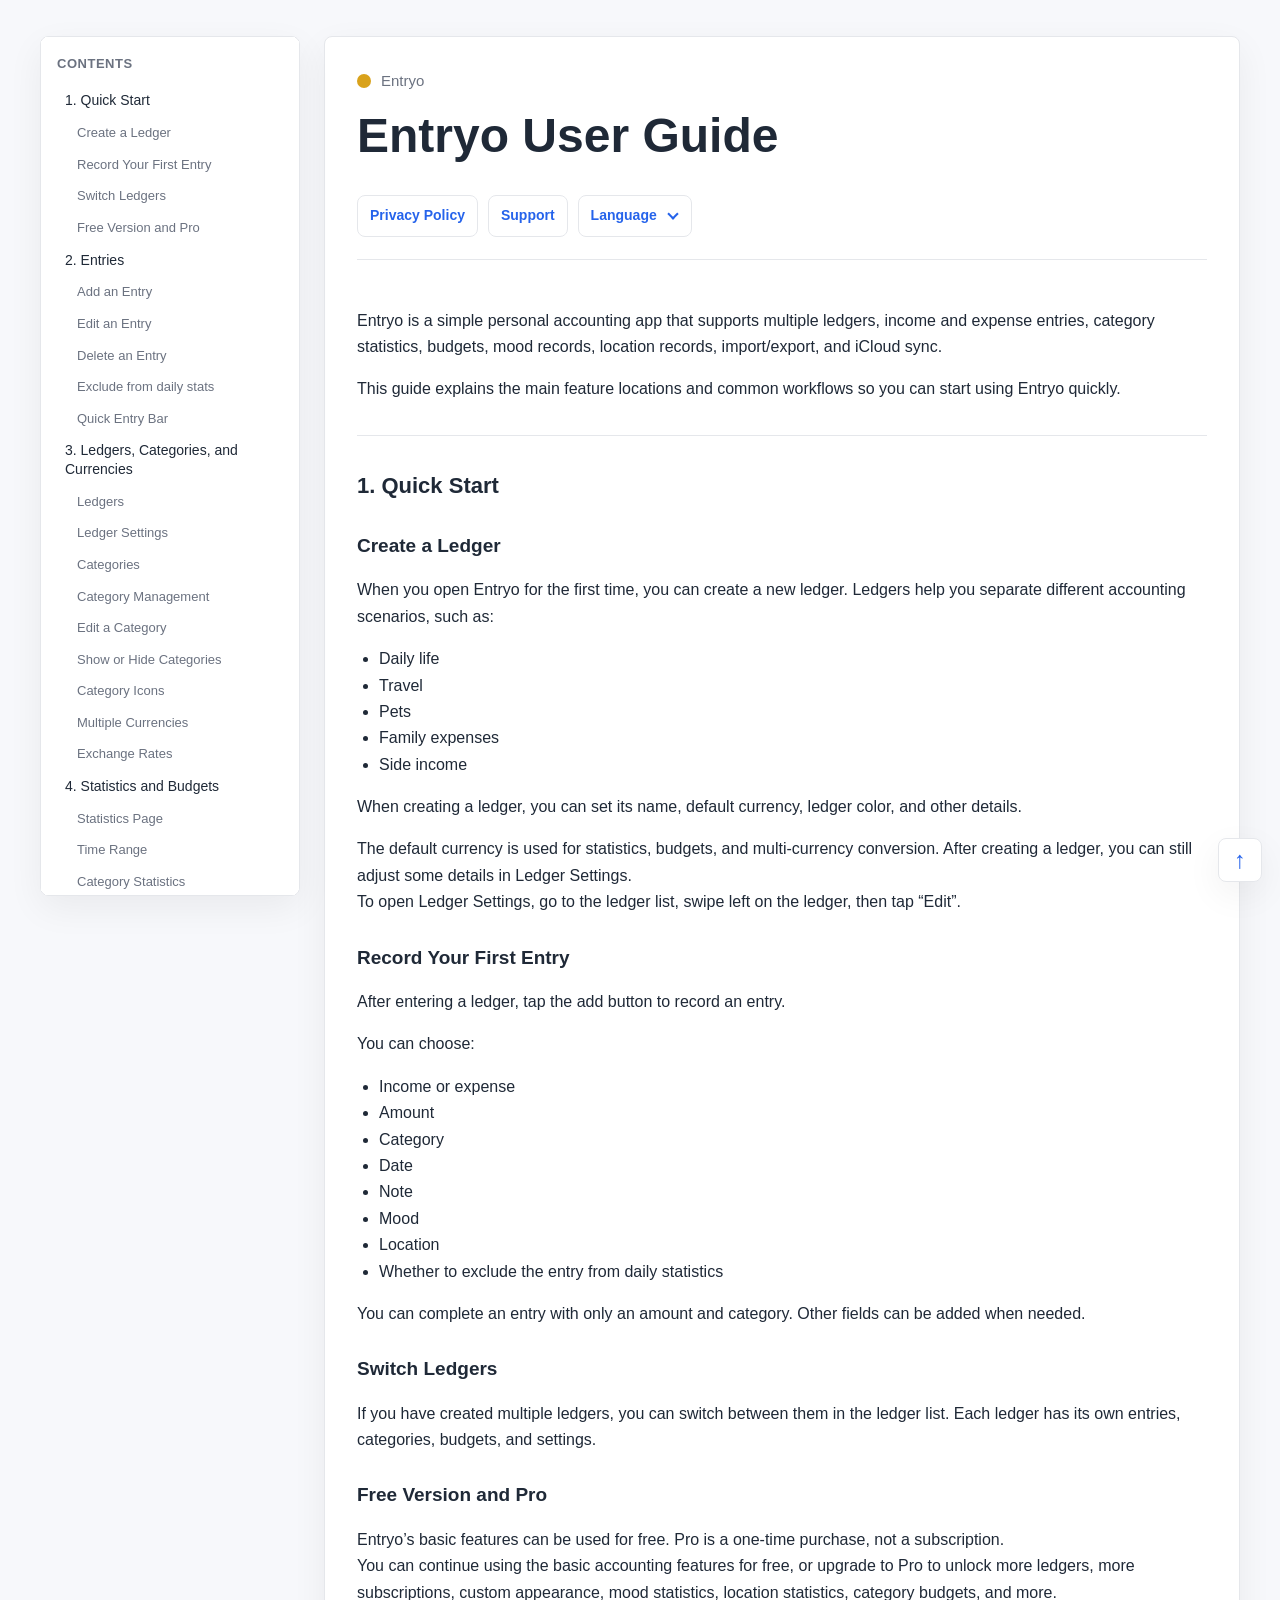
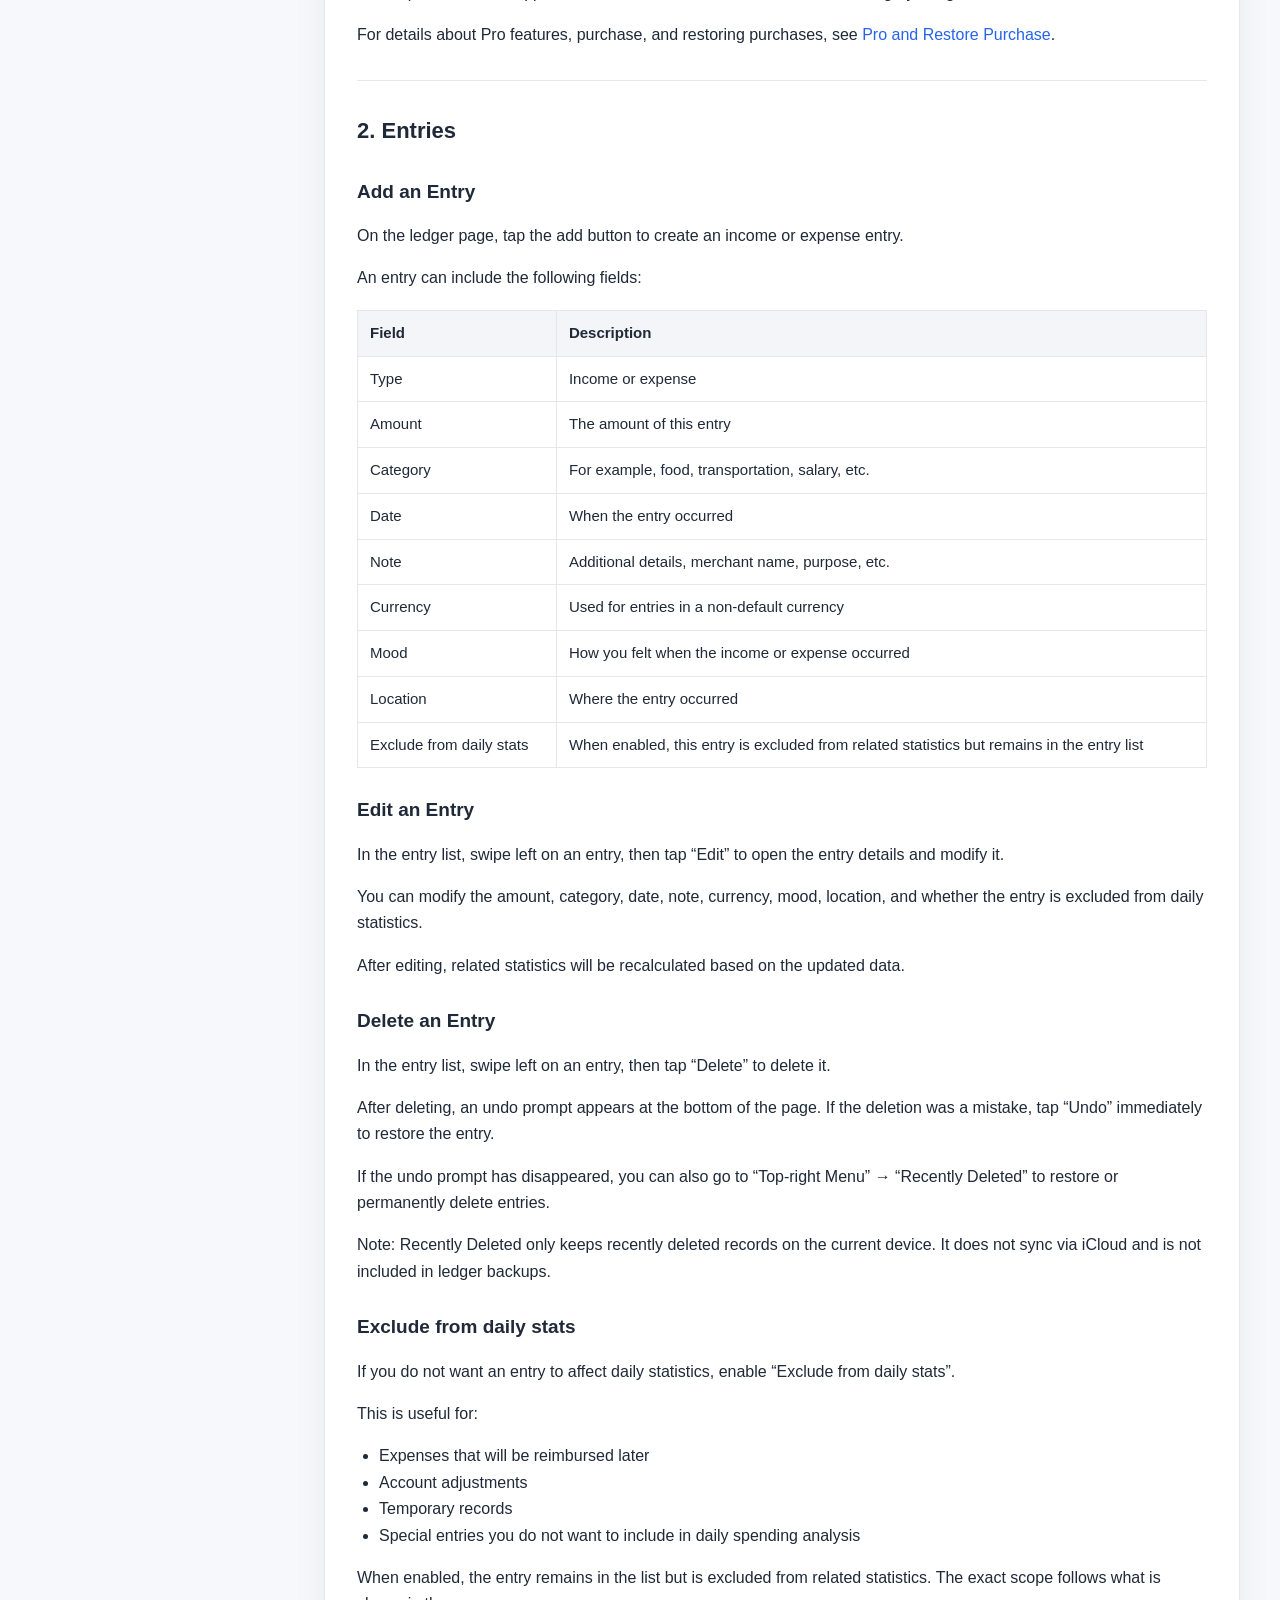
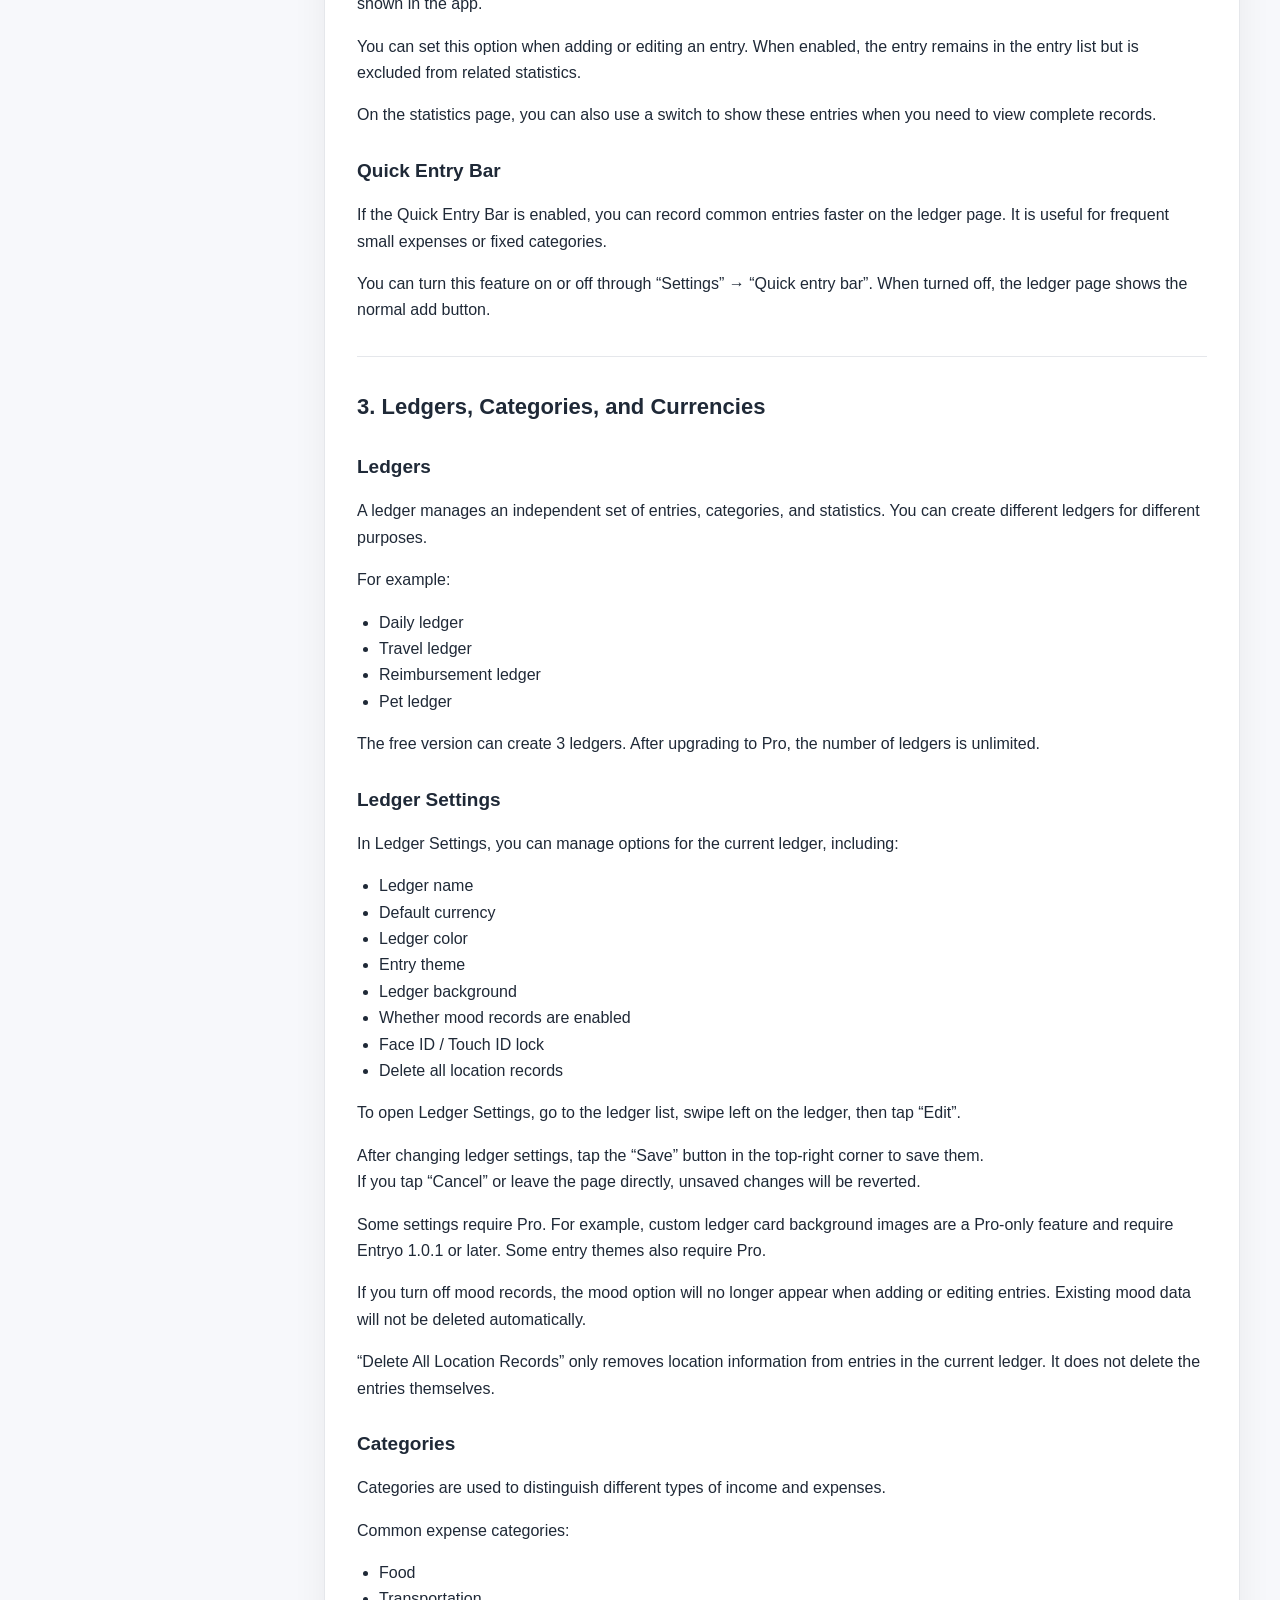
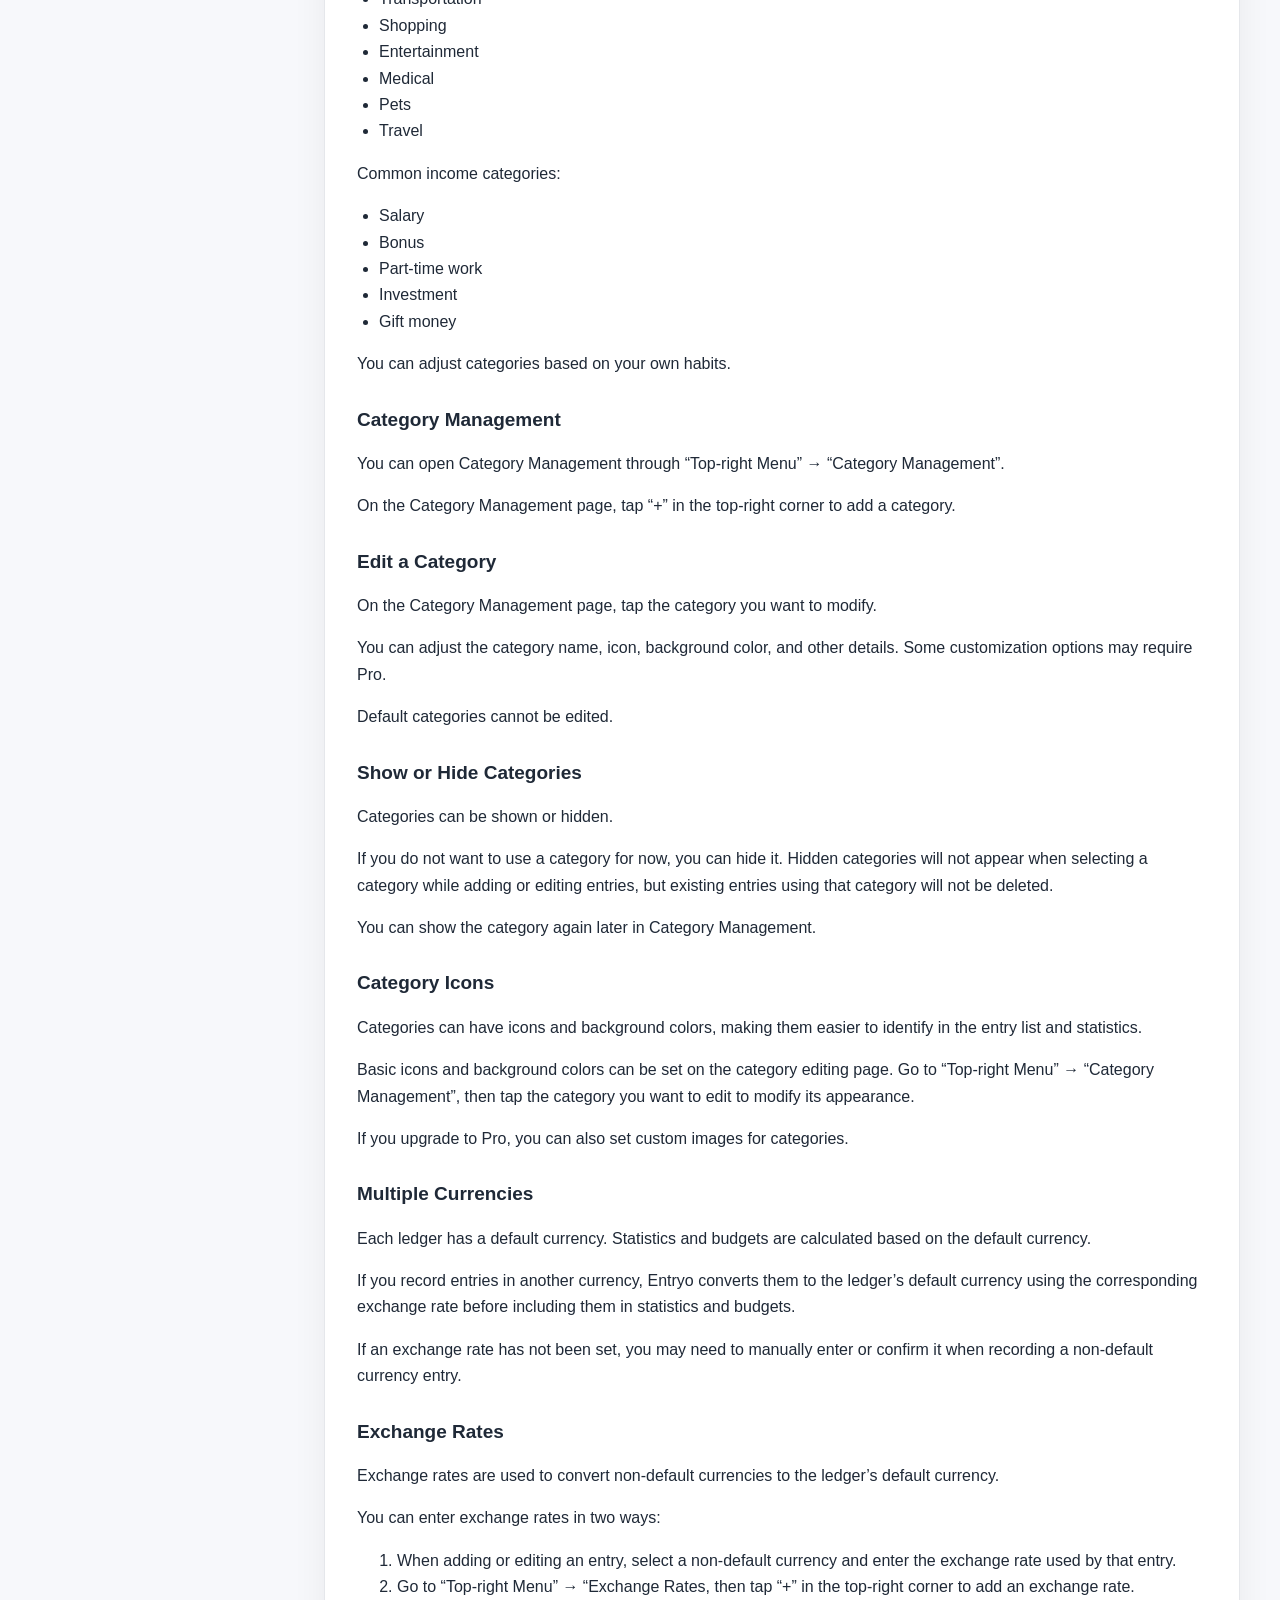
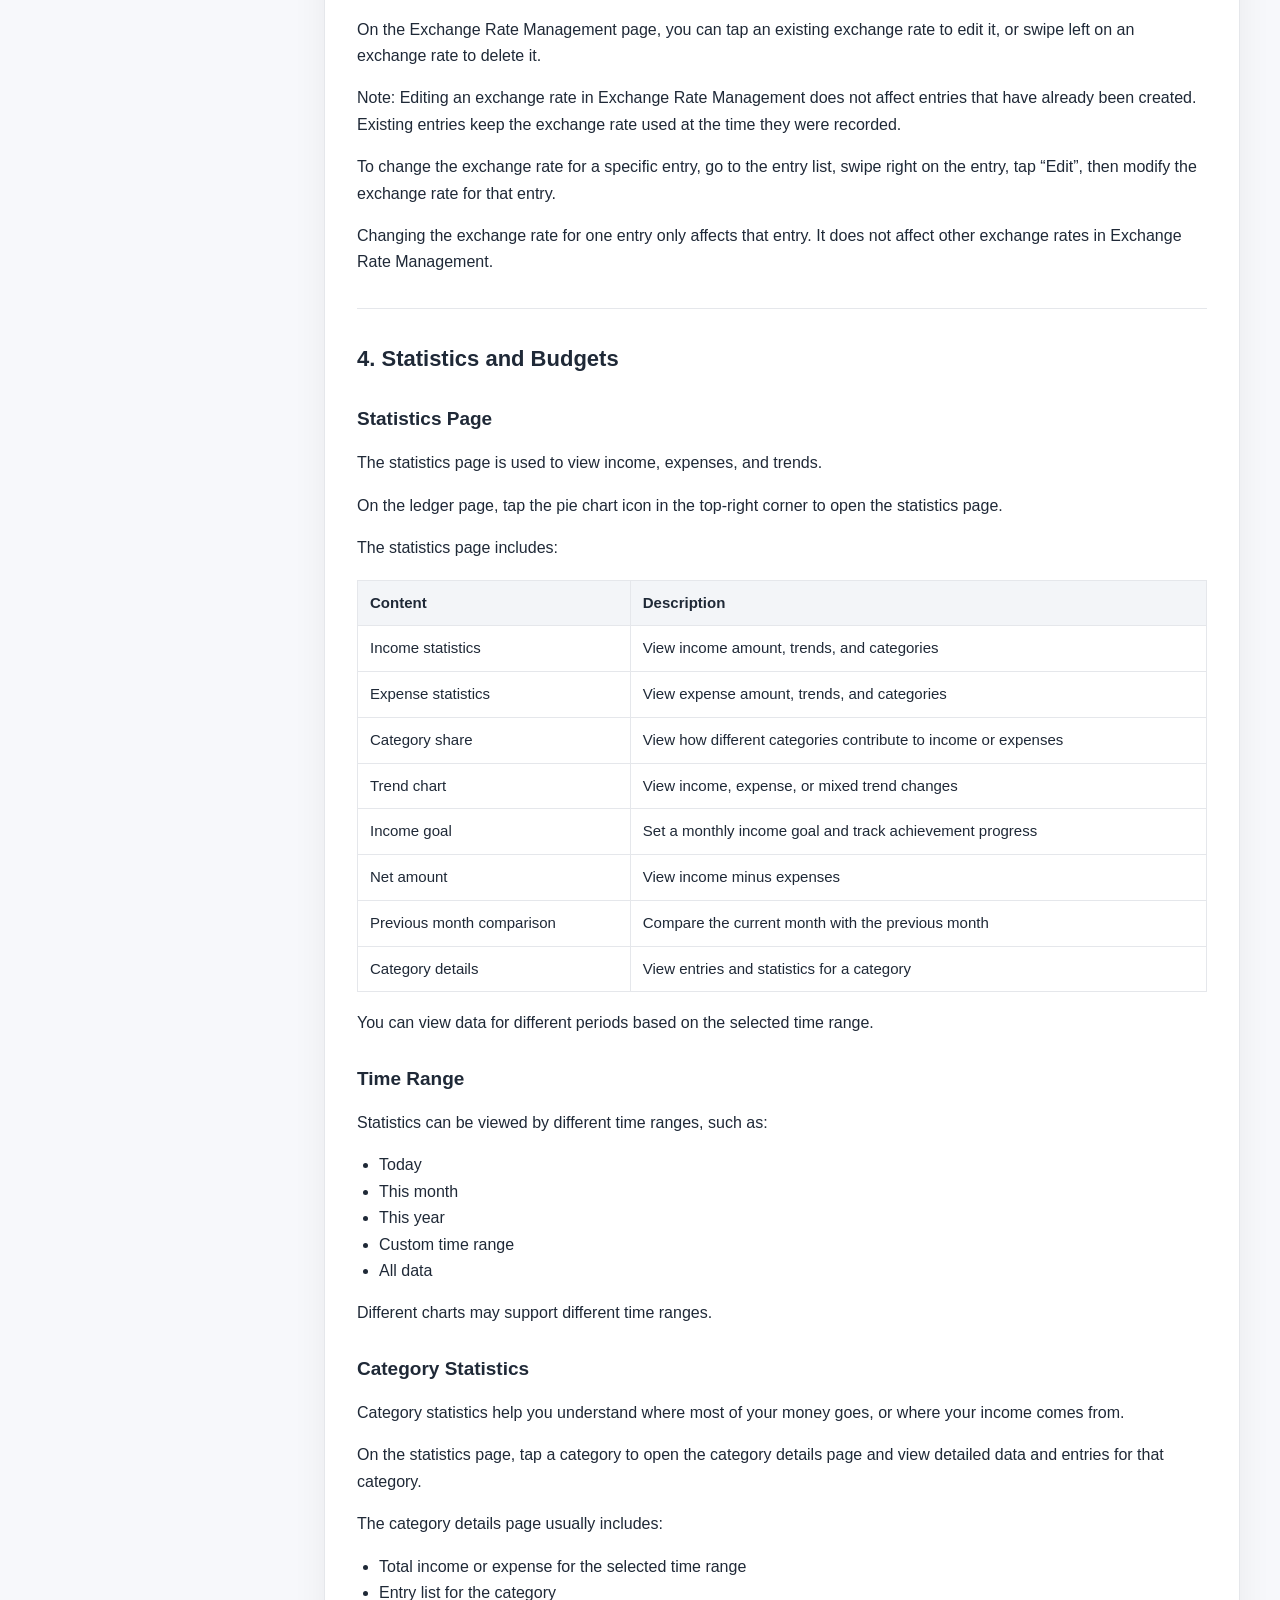
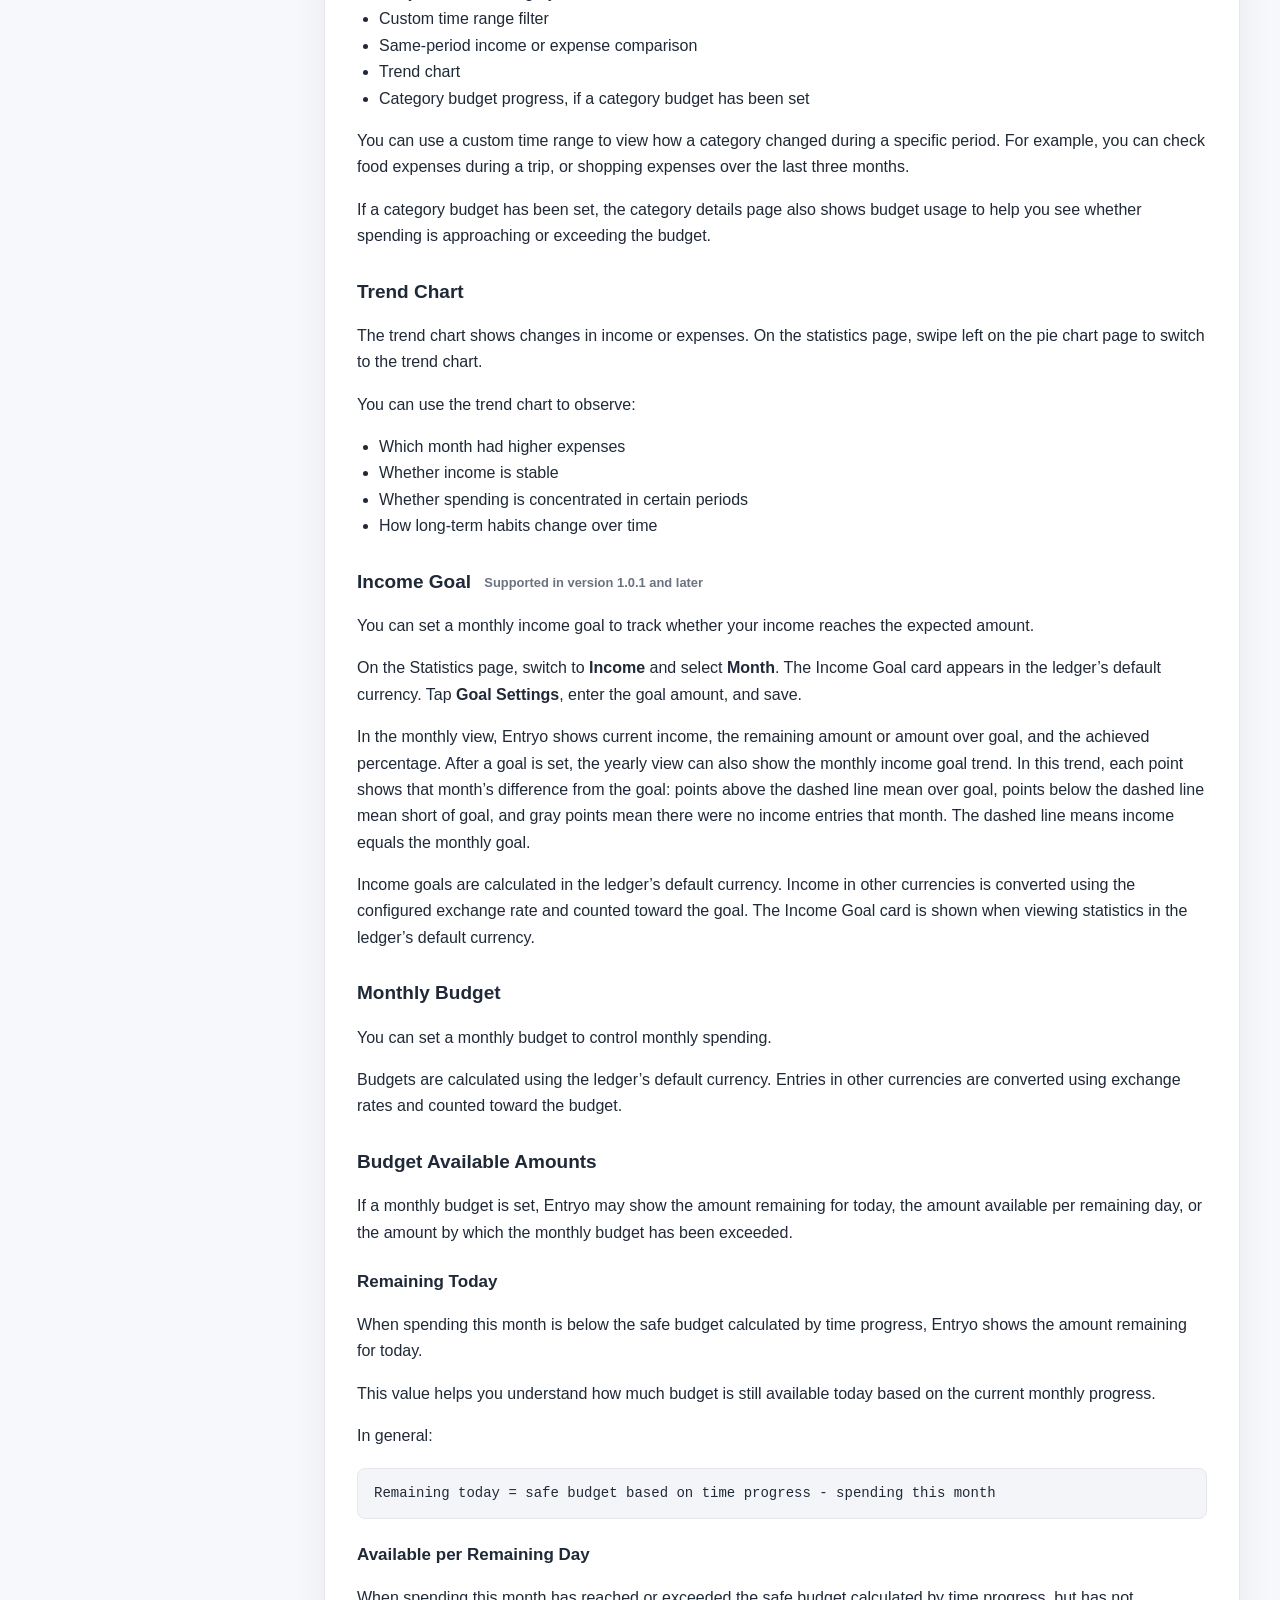
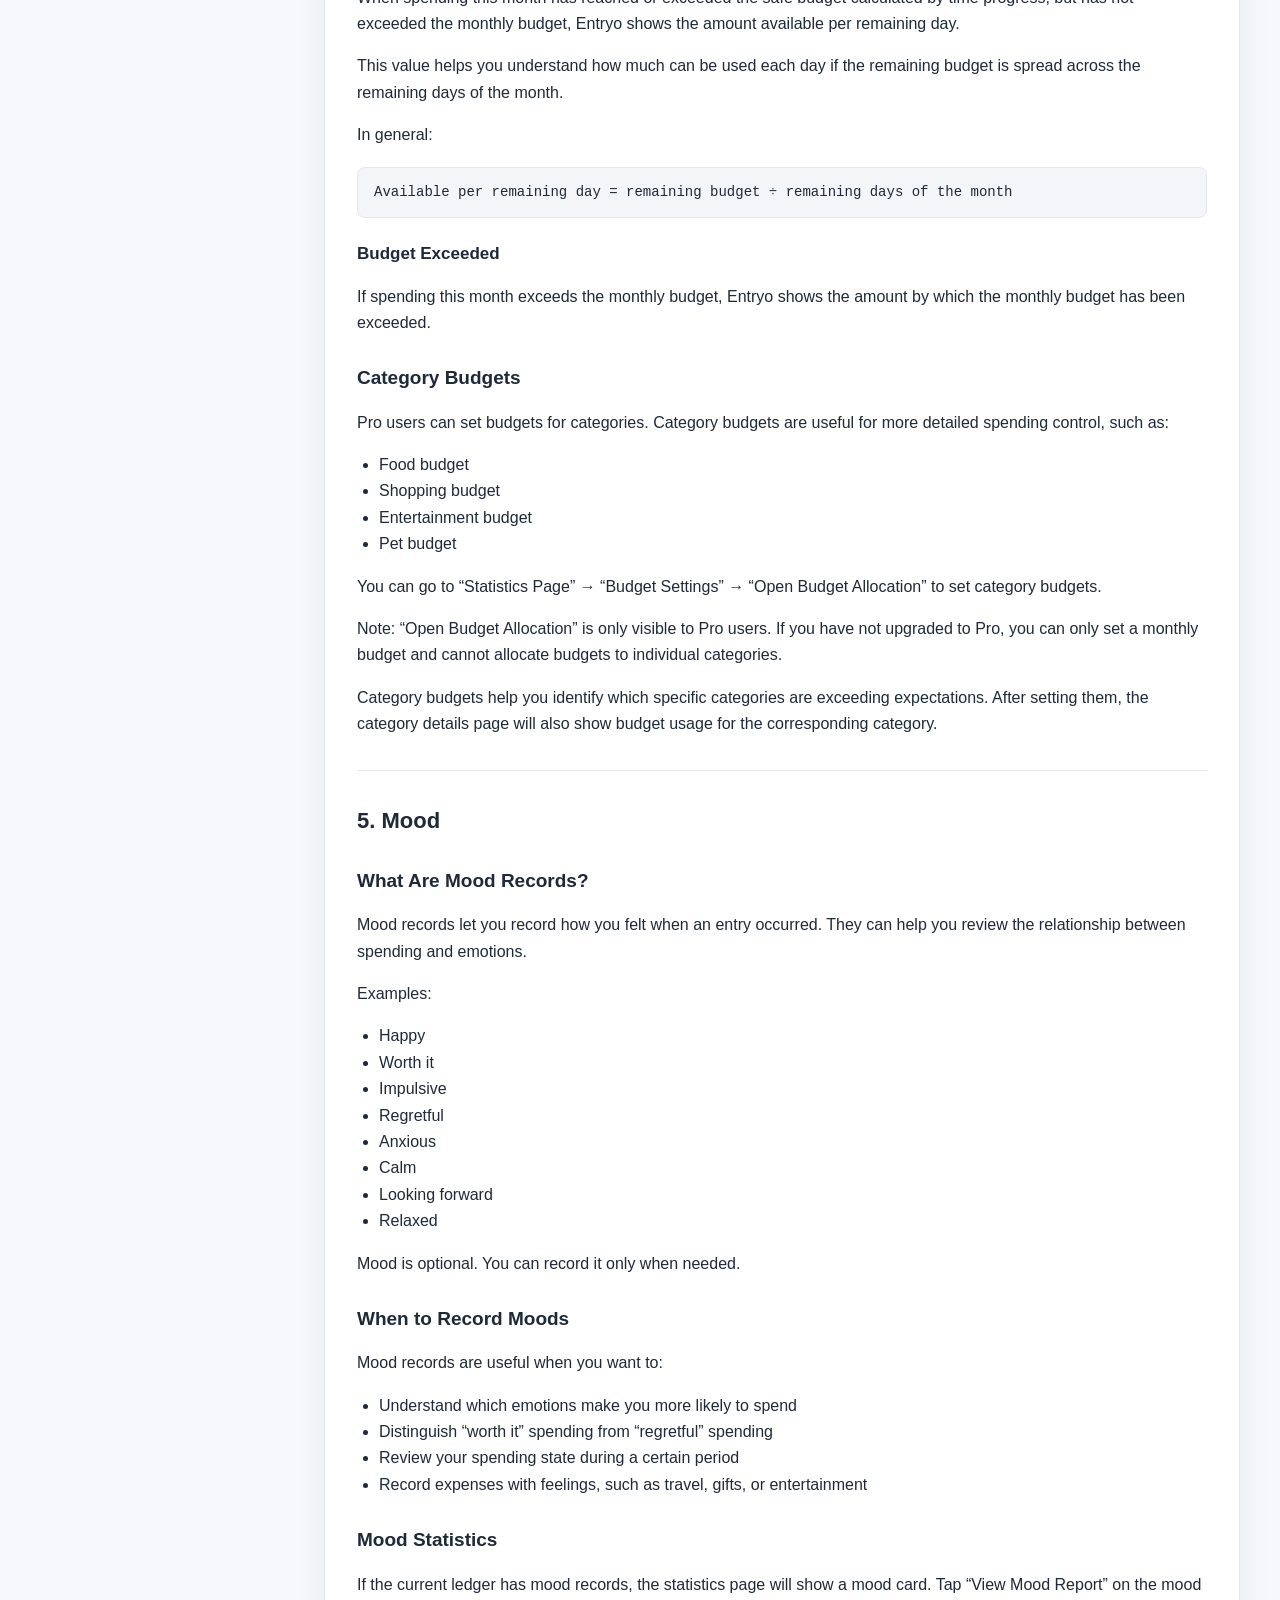
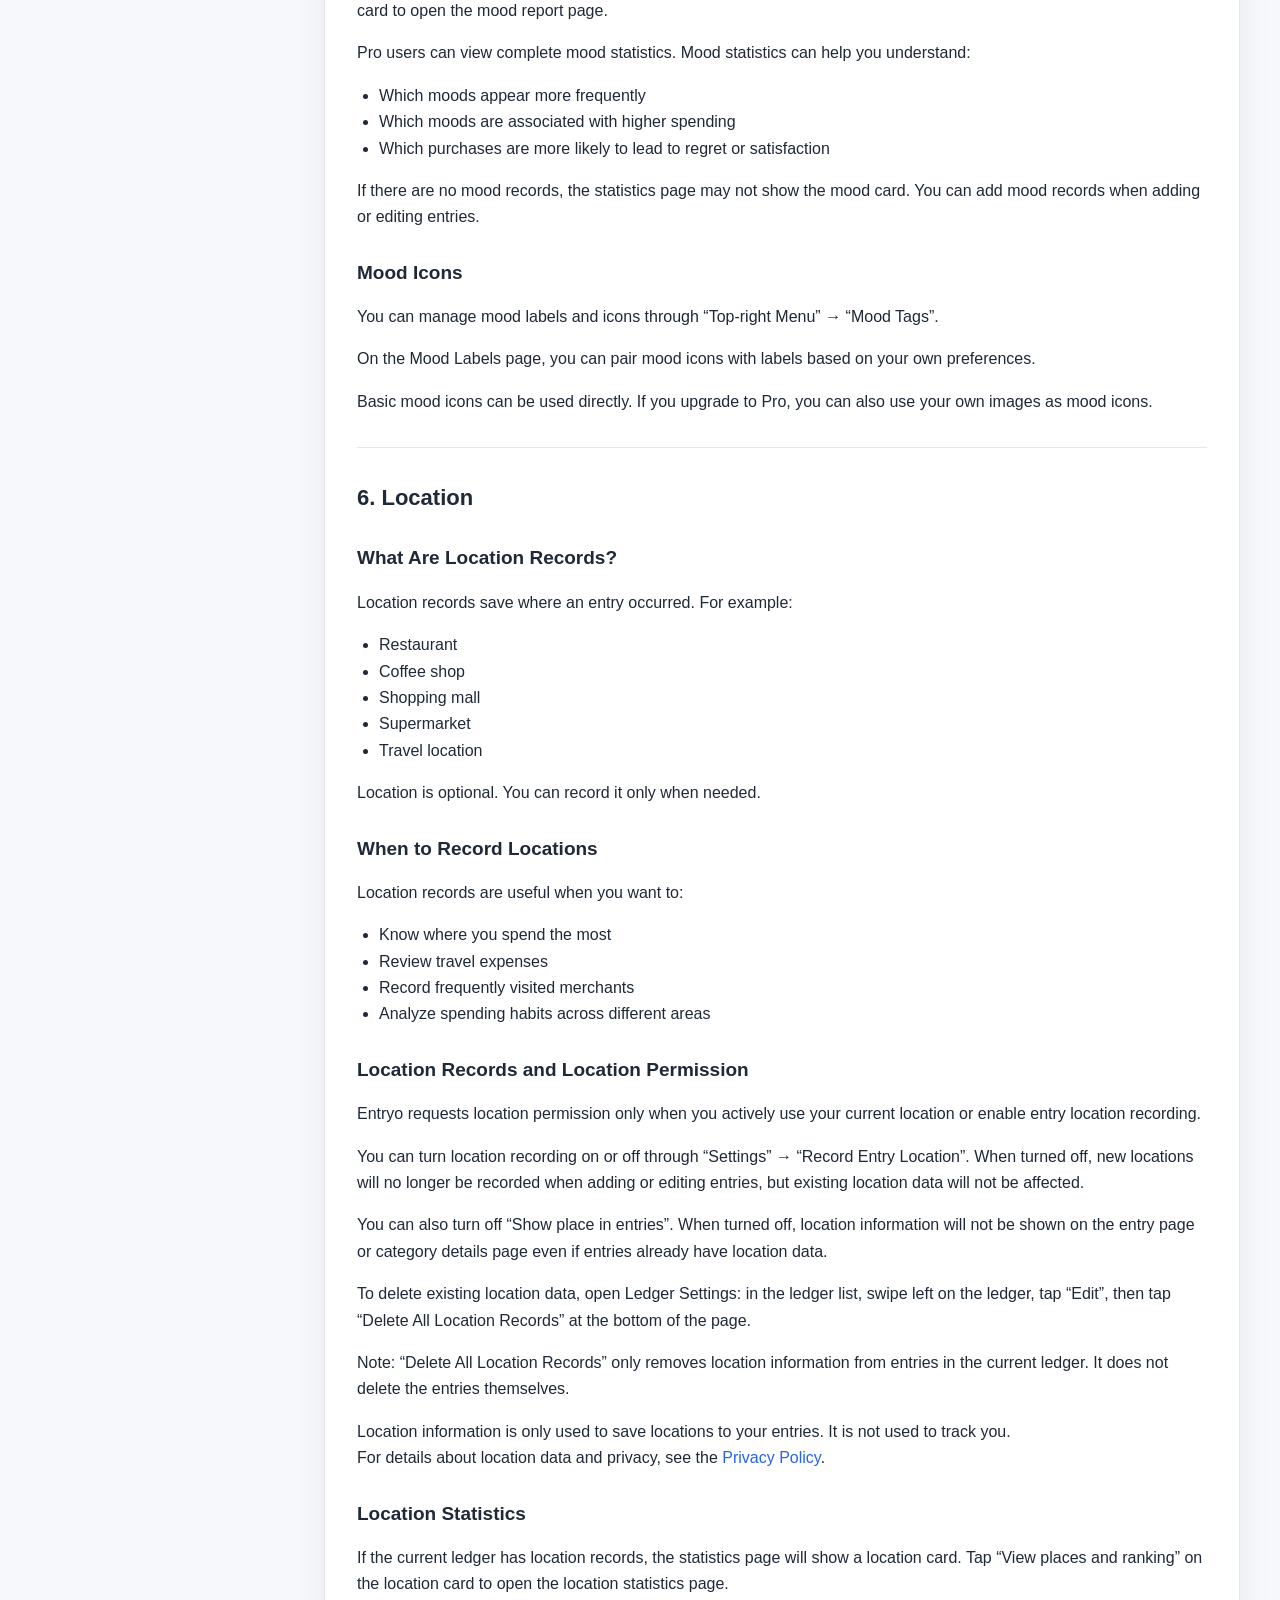
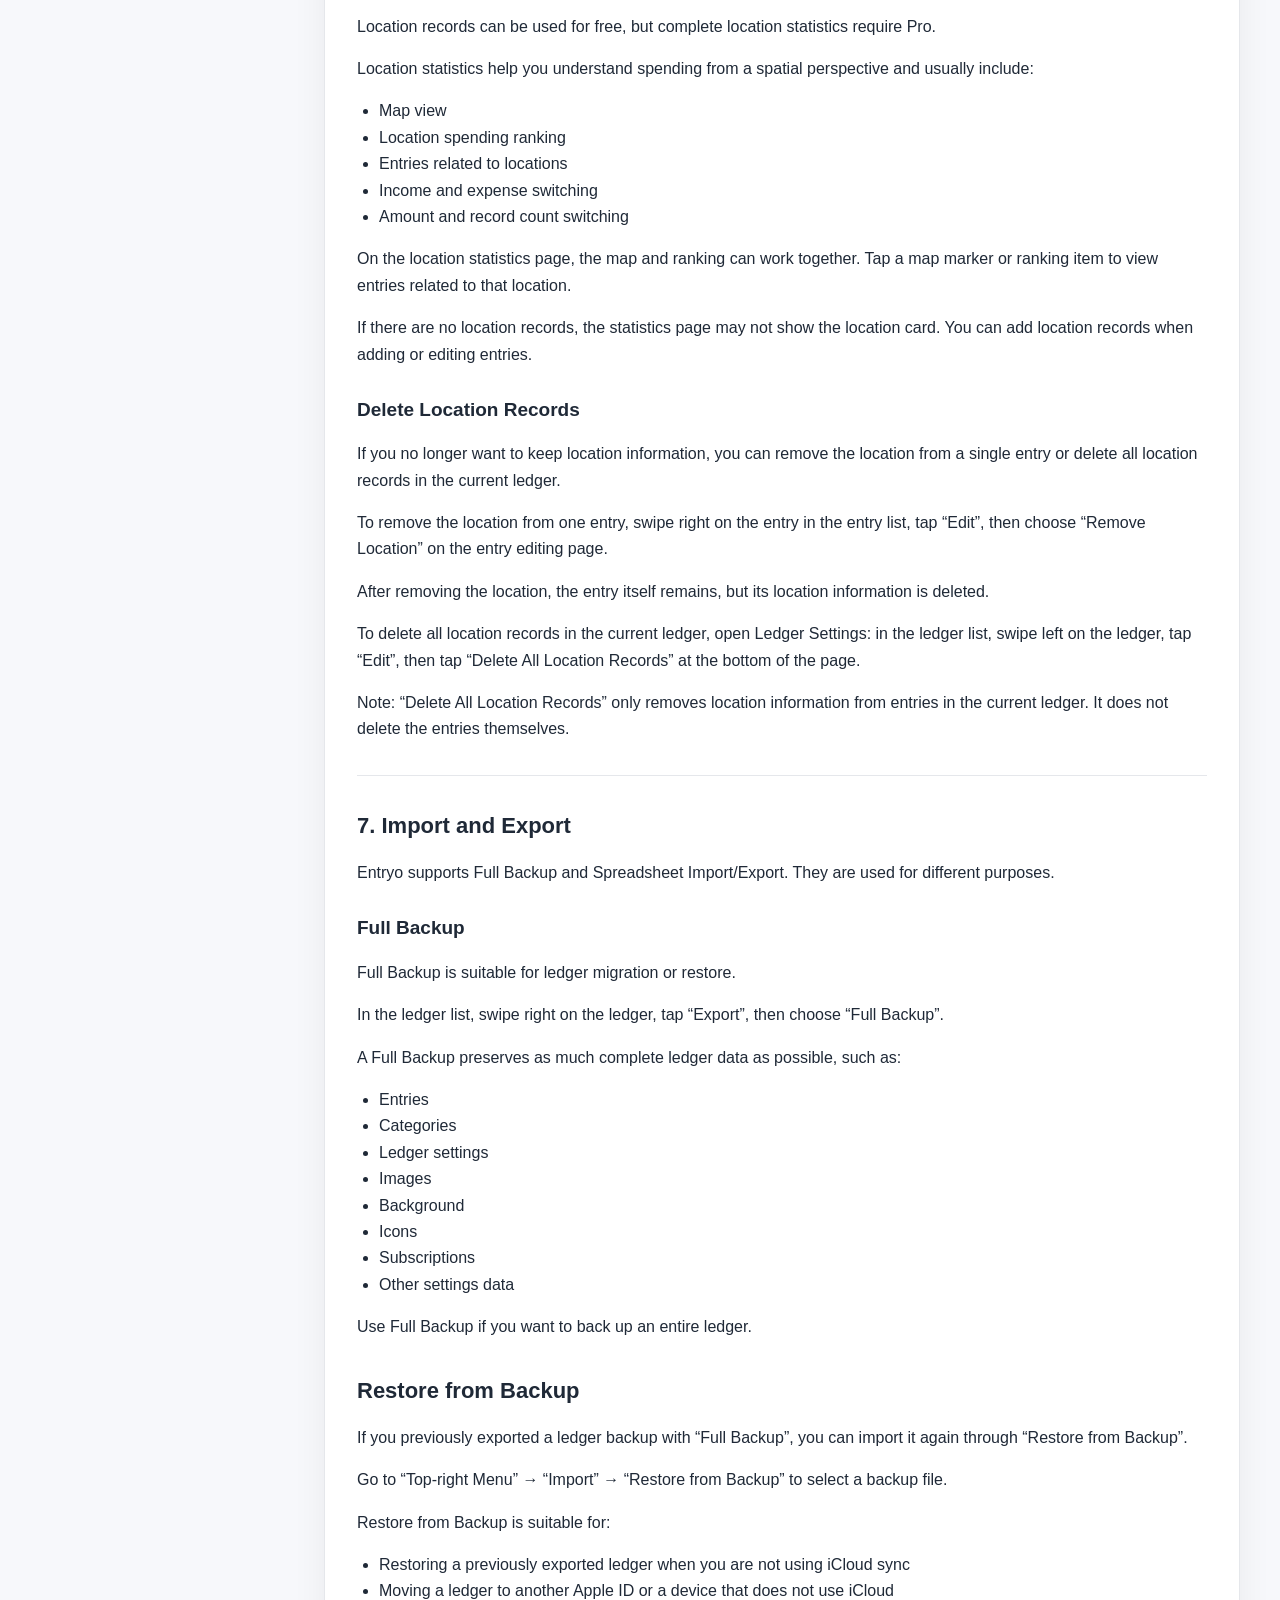
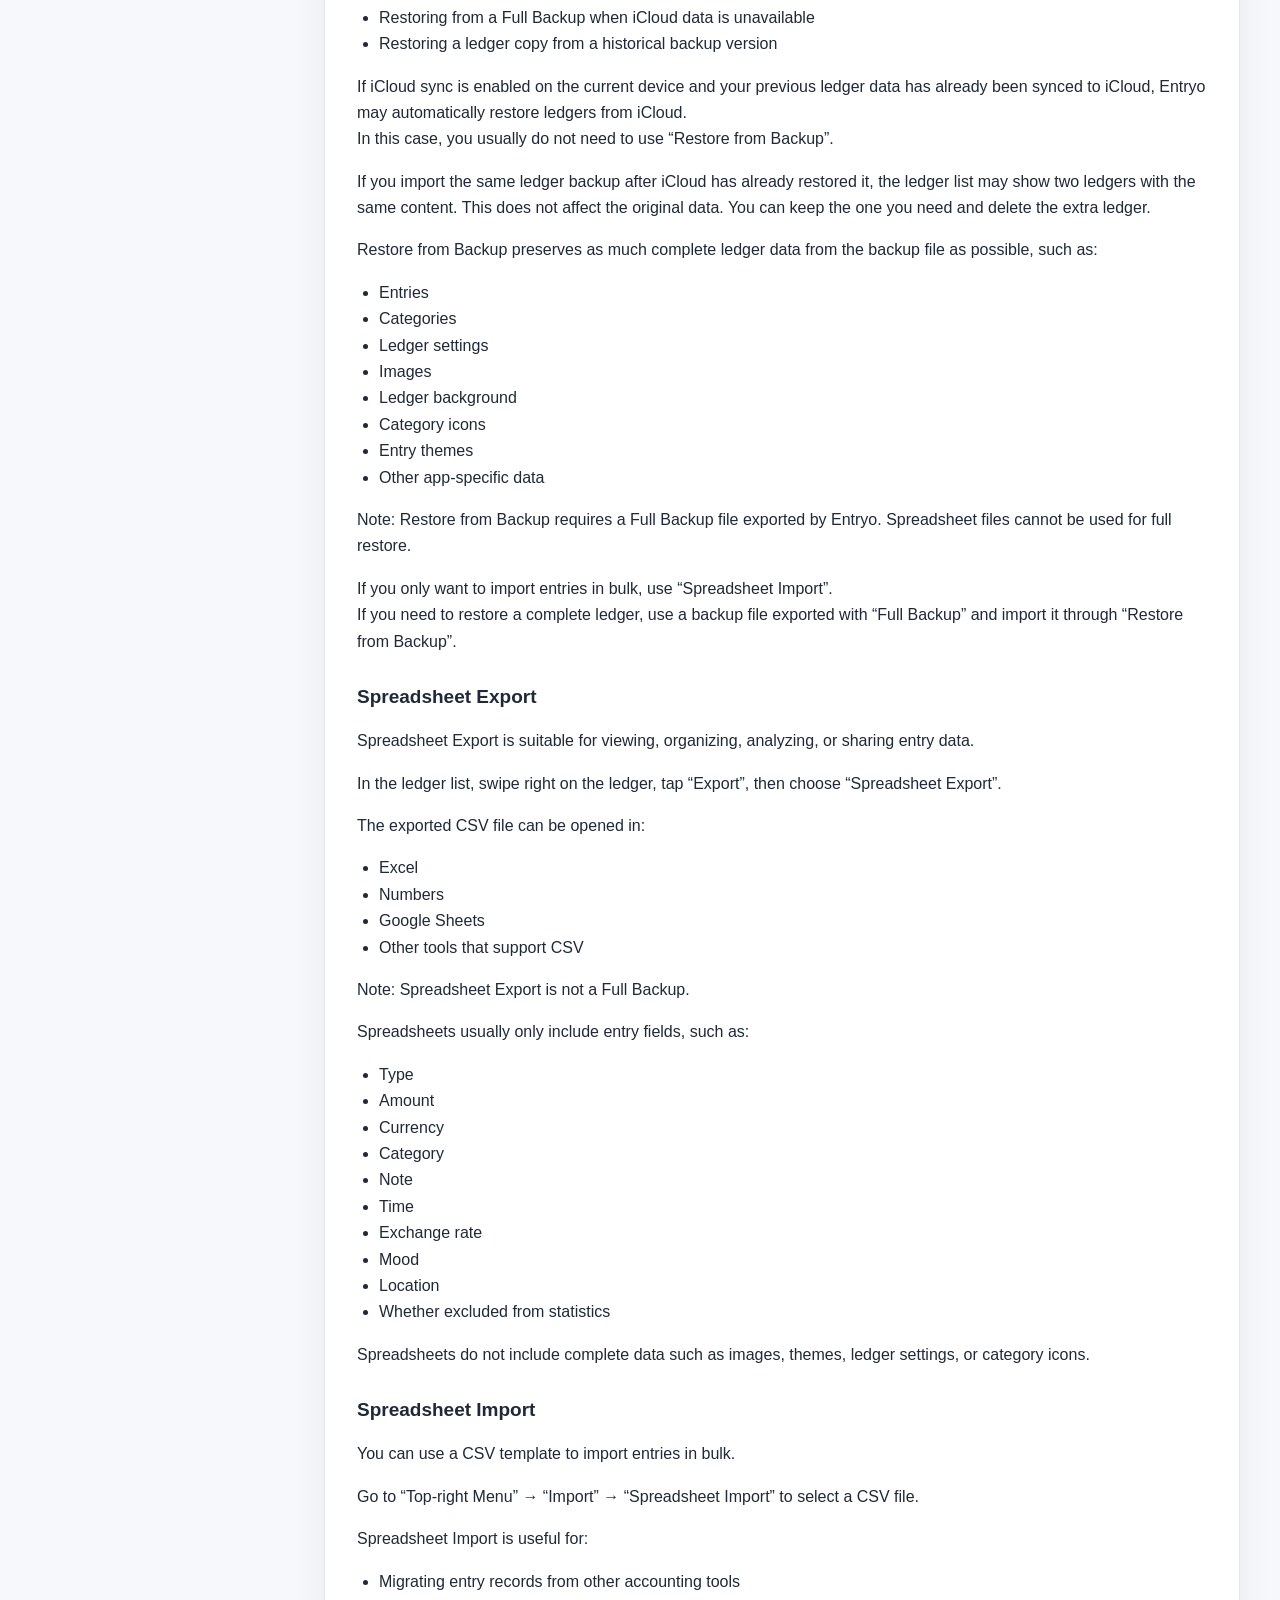
==== commit 66d0067a: "增加账本背景的说明 by Cumi" ====
--- a/guide/index.html
+++ b/guide/index.html
@@ -310,7 +310,7 @@
 </ul>
 <p>To open Ledger Settings, go to the ledger list, swipe left on the ledger, then tap “Edit”.</p>
 <p>After changing ledger settings, tap the “Save” button in the top-right corner to save them.<br>If you tap “Cancel” or leave the page directly, unsaved changes will be reverted.</p>
-<p>Some settings require Pro. For example, ledger background is a Pro-only feature, and some entry themes also require Pro.</p>
+<p>Some settings require Pro. For example, custom ledger card background images are a Pro-only feature and require Entryo 1.0.1 or later. Some entry themes also require Pro.</p>
 <p>If you turn off mood records, the mood option will no longer appear when adding or editing entries. Existing mood data will not be deleted automatically.</p>
 <p>“Delete All Location Records” only removes location information from entries in the current ledger. It does not delete the entries themselves.</p>
 <h3 id="categories">Categories</h3>
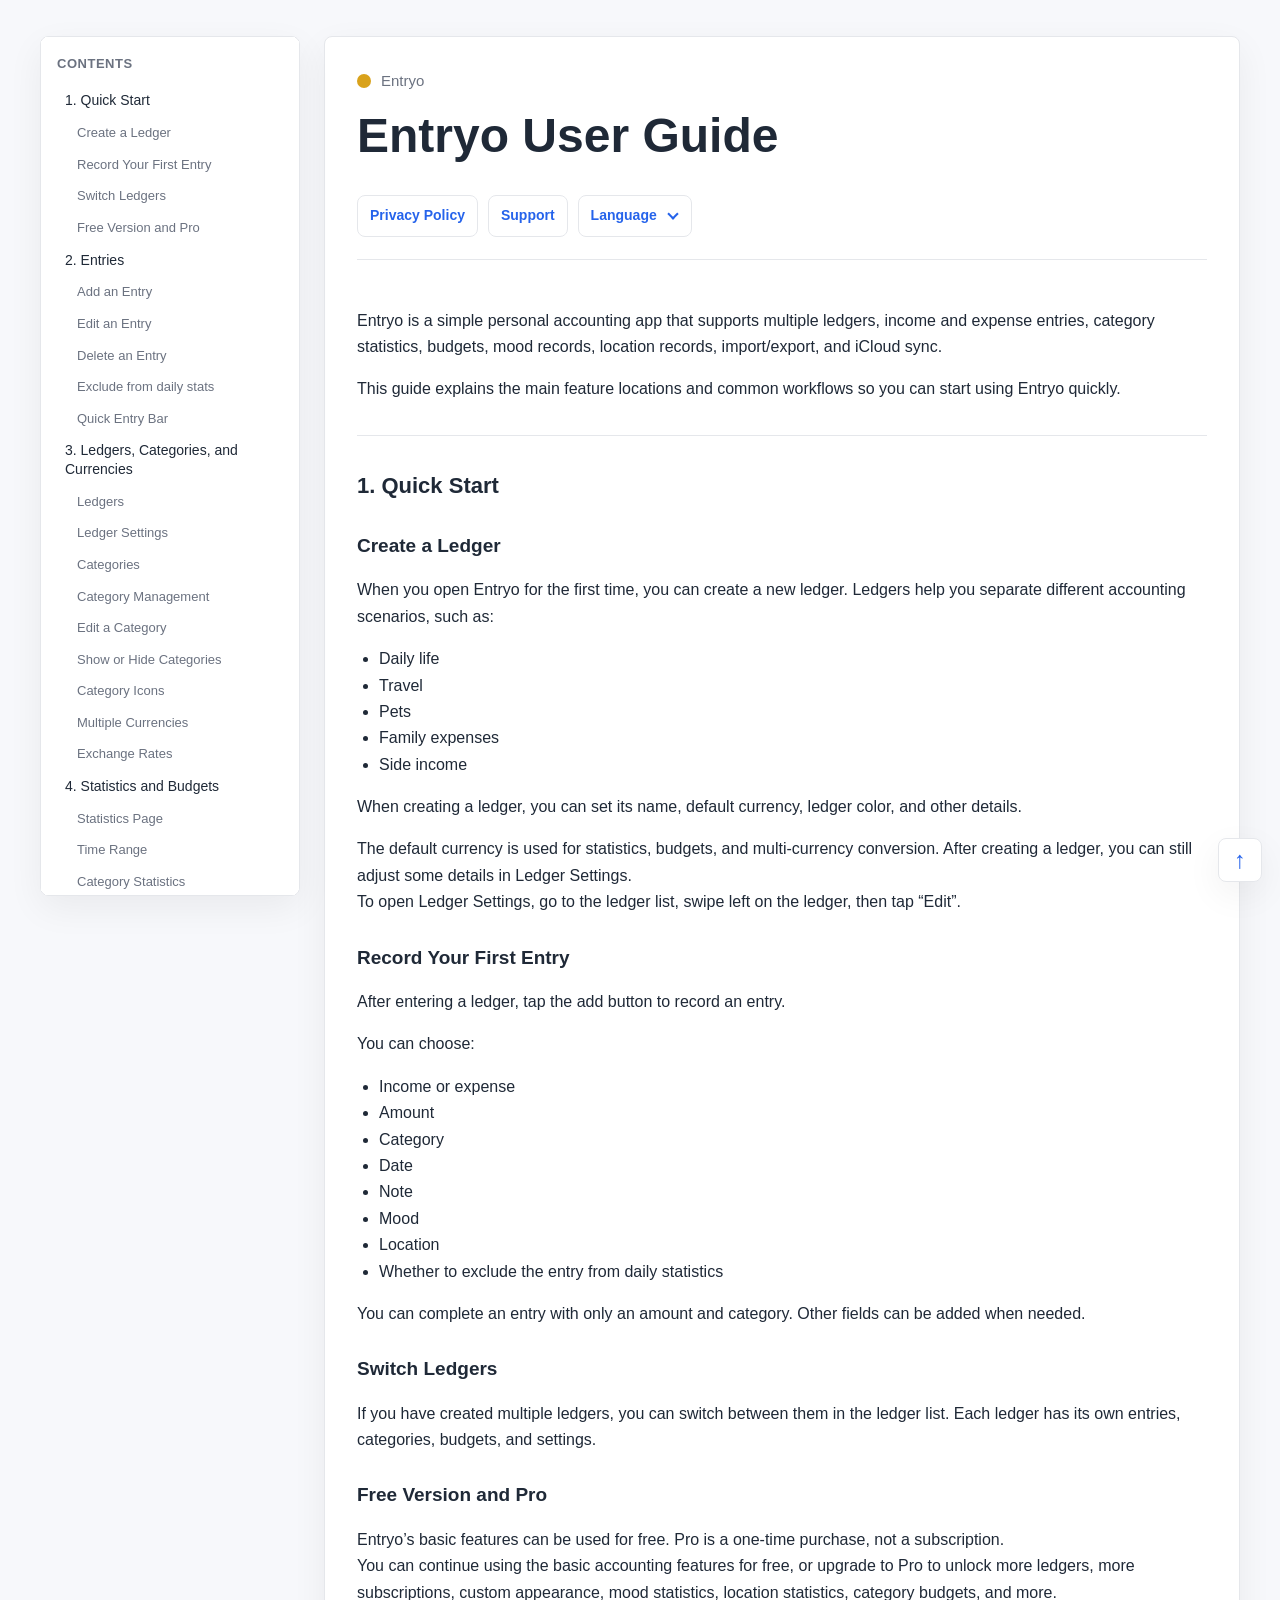
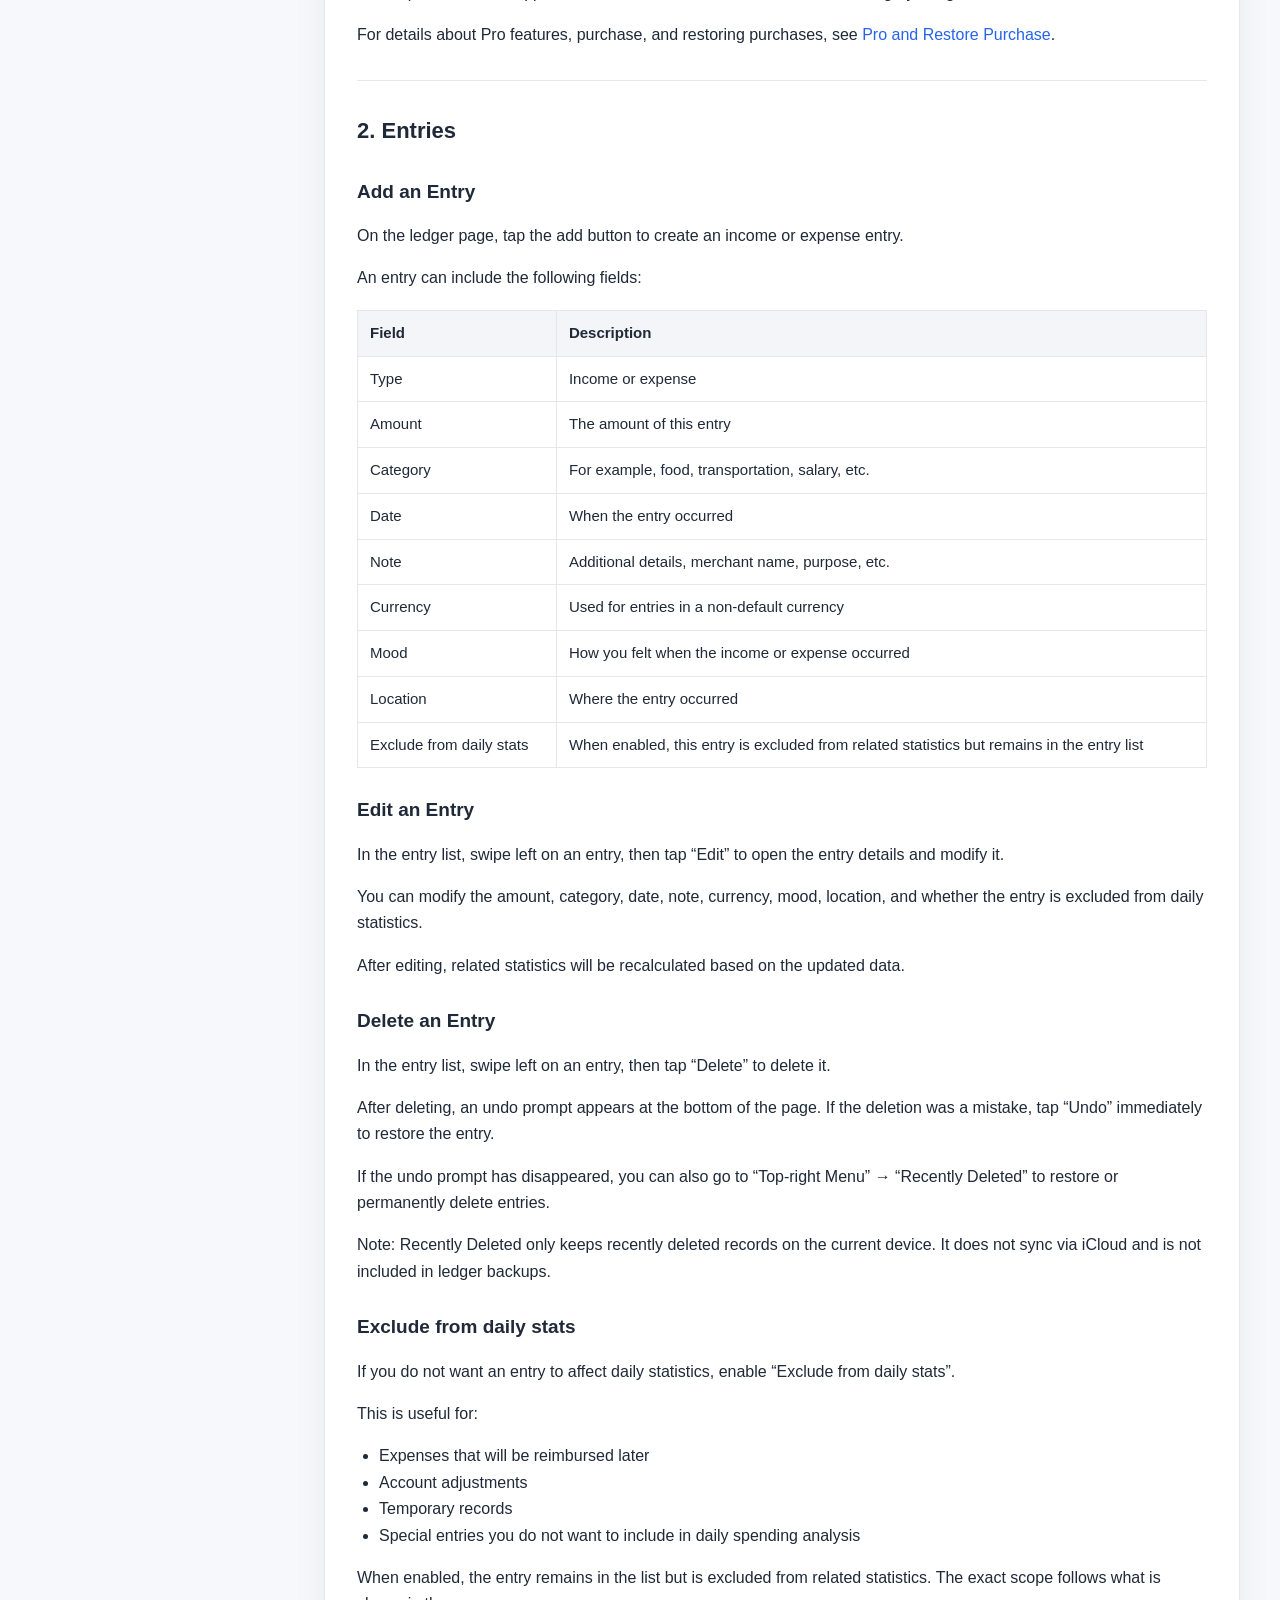
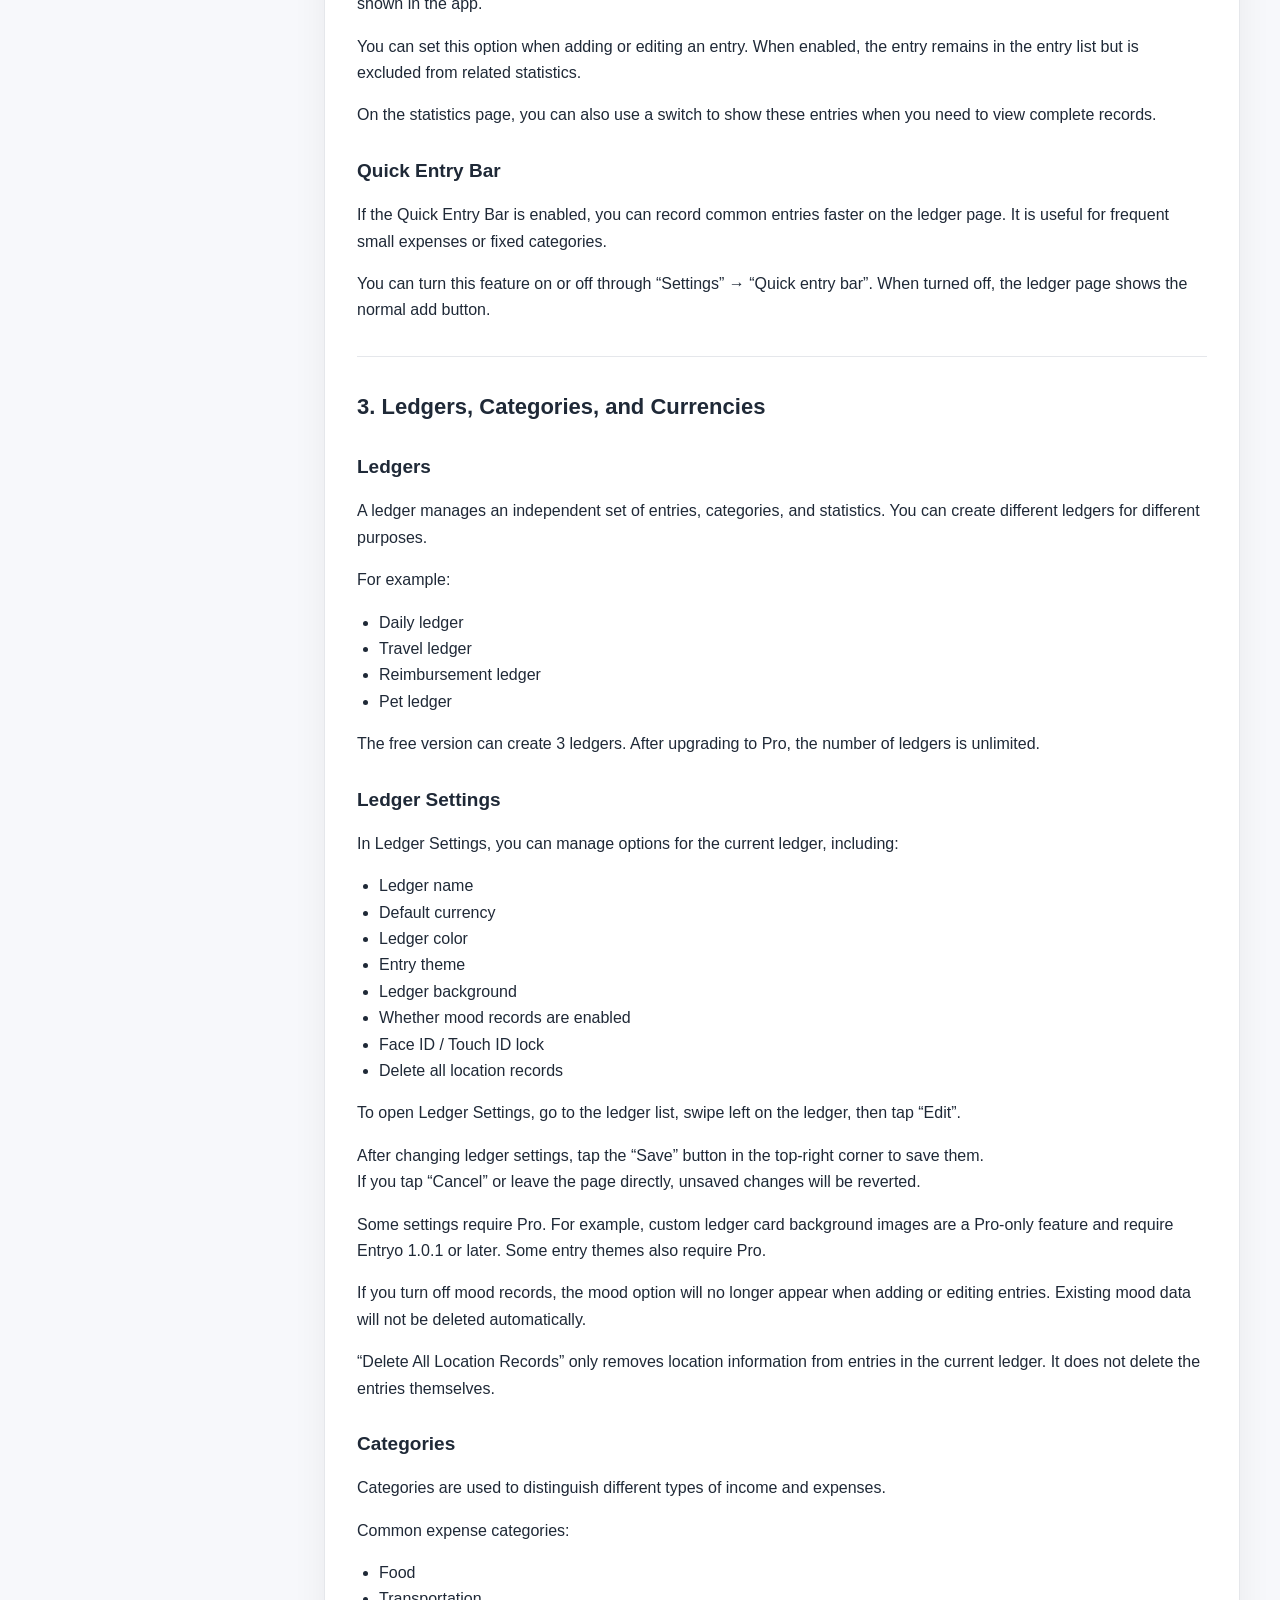
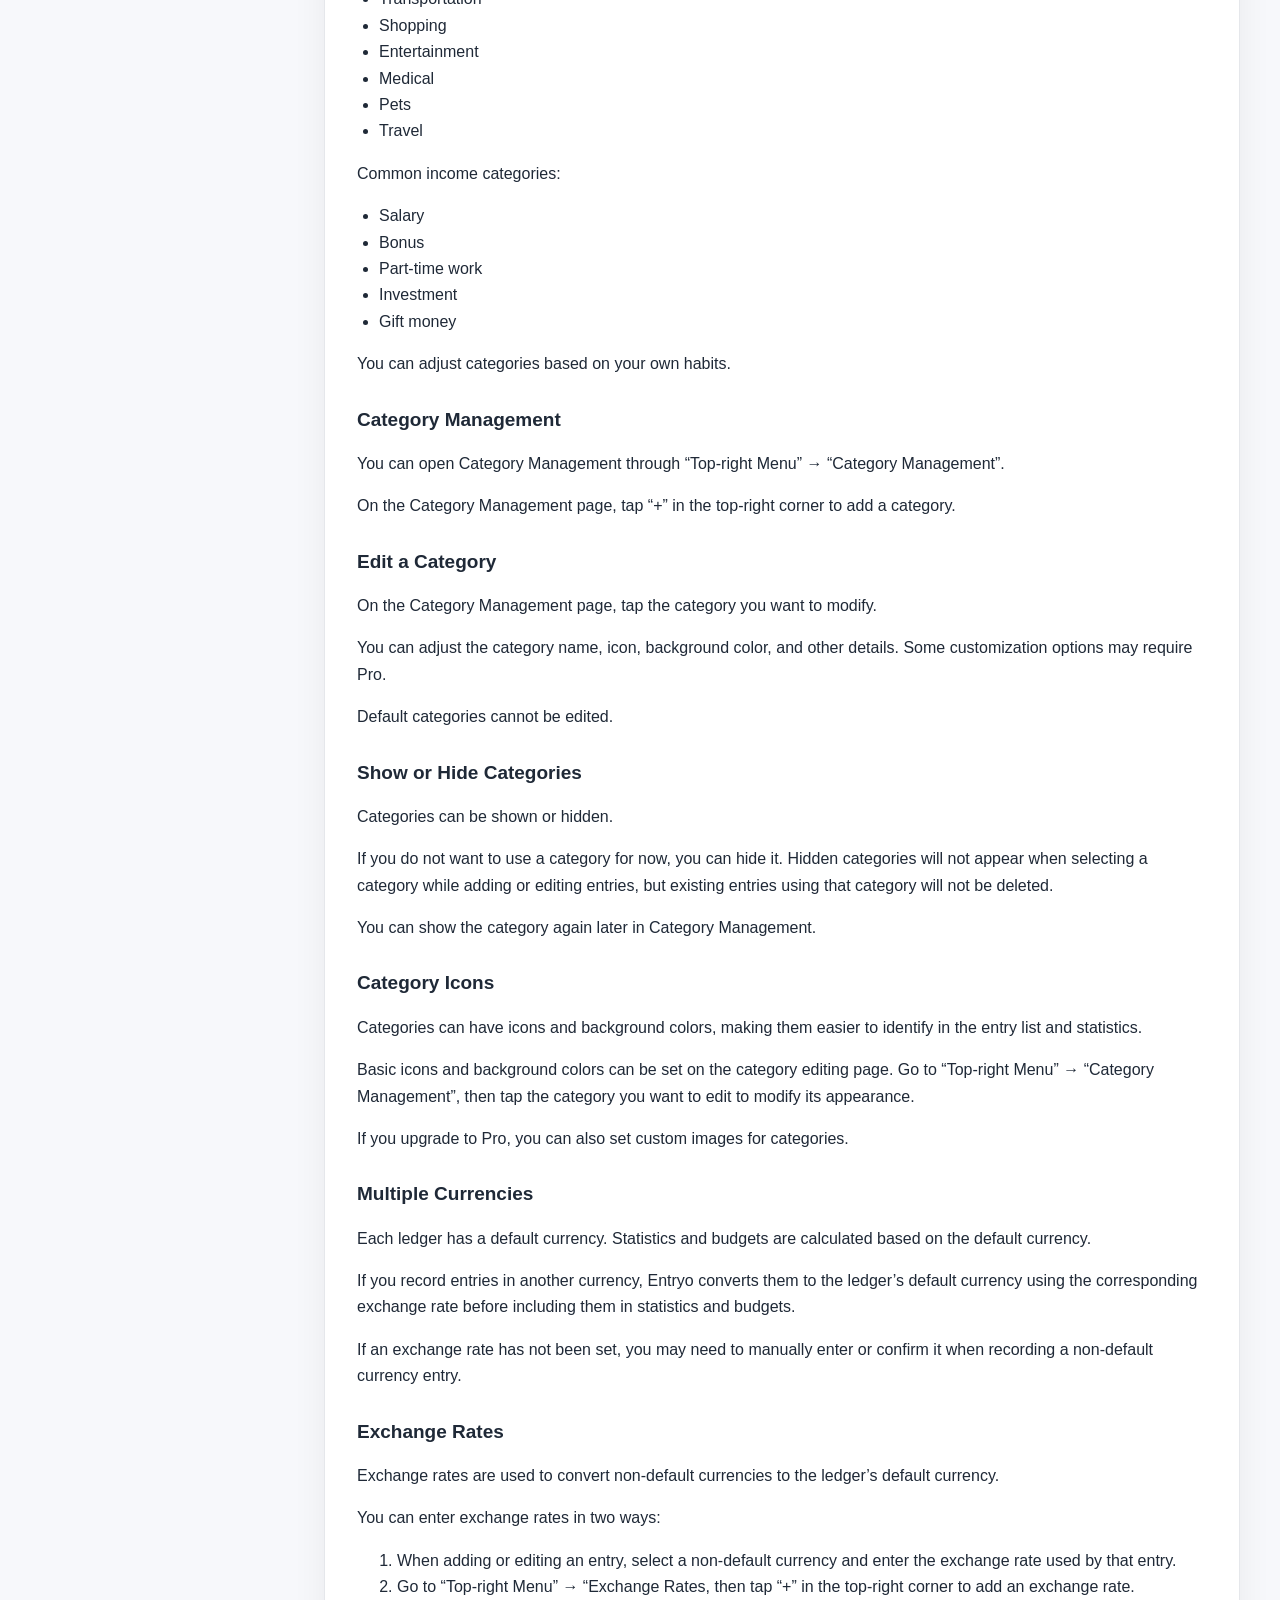
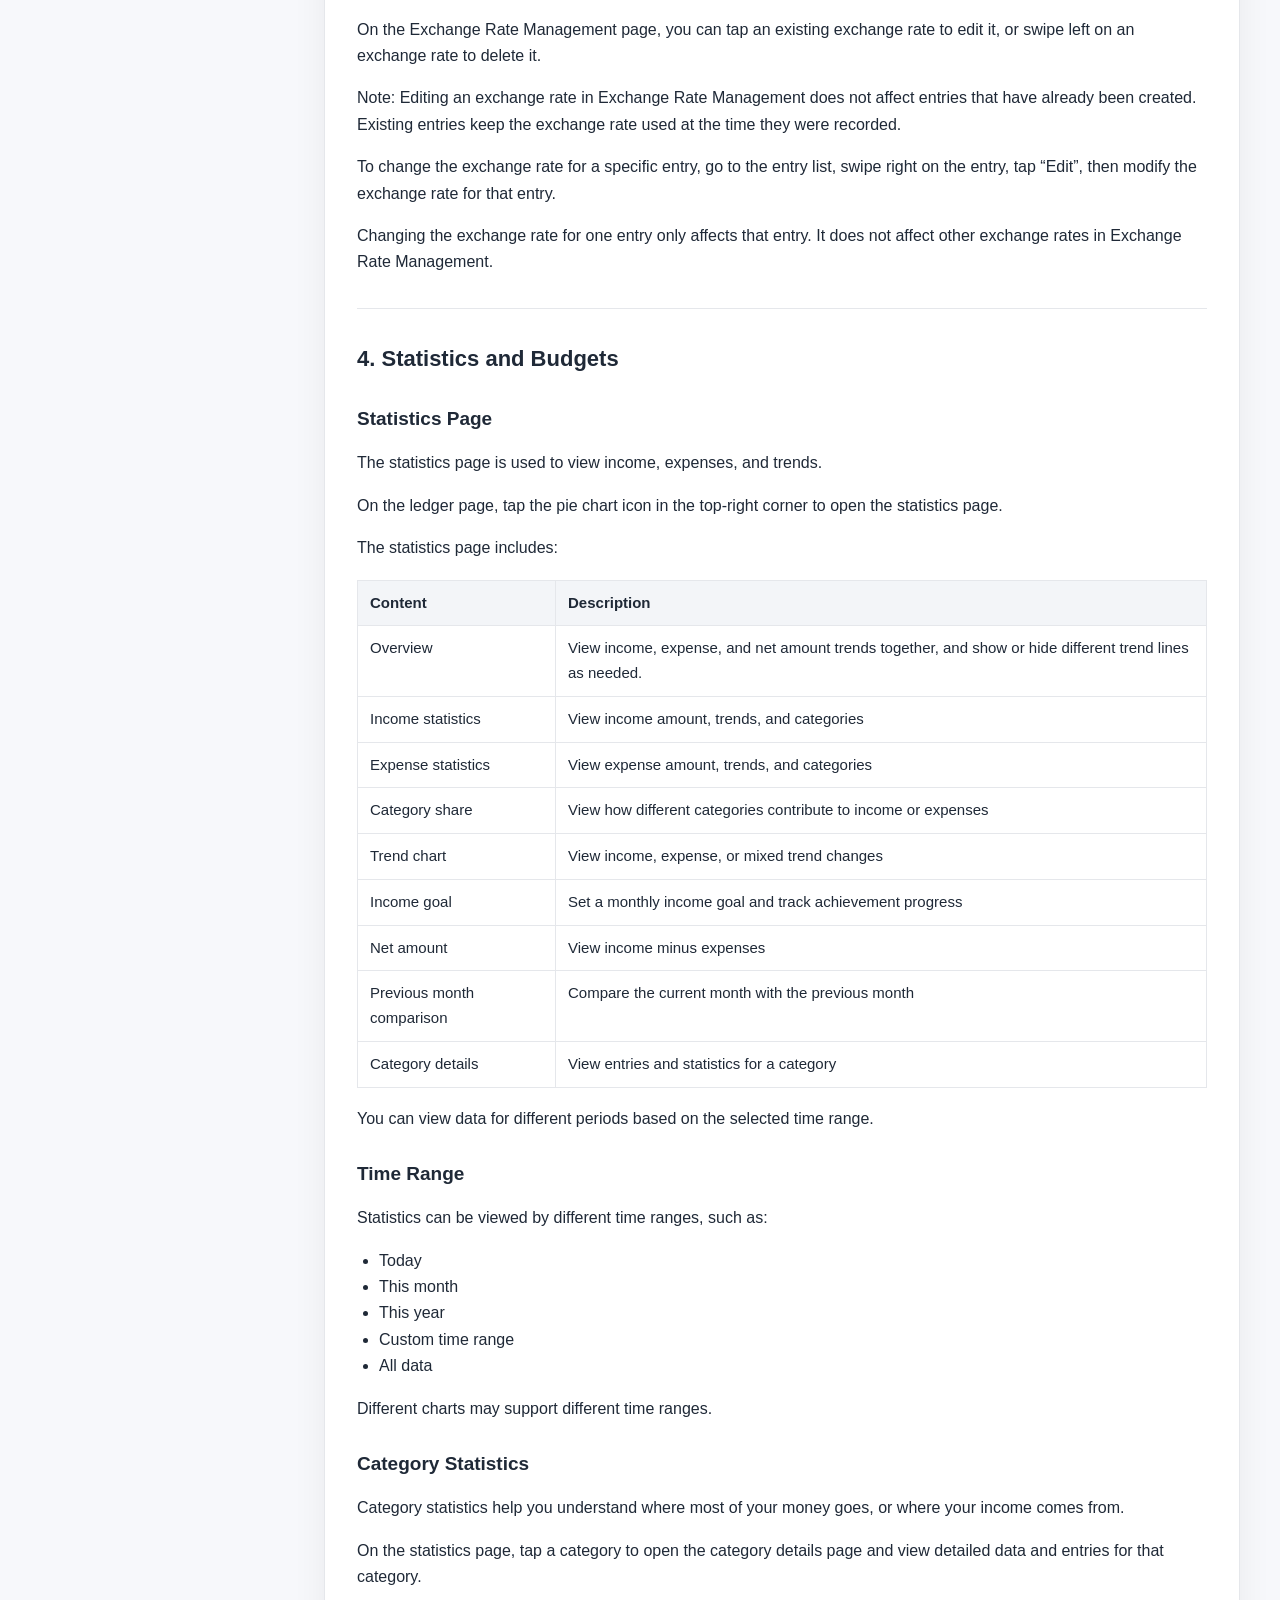
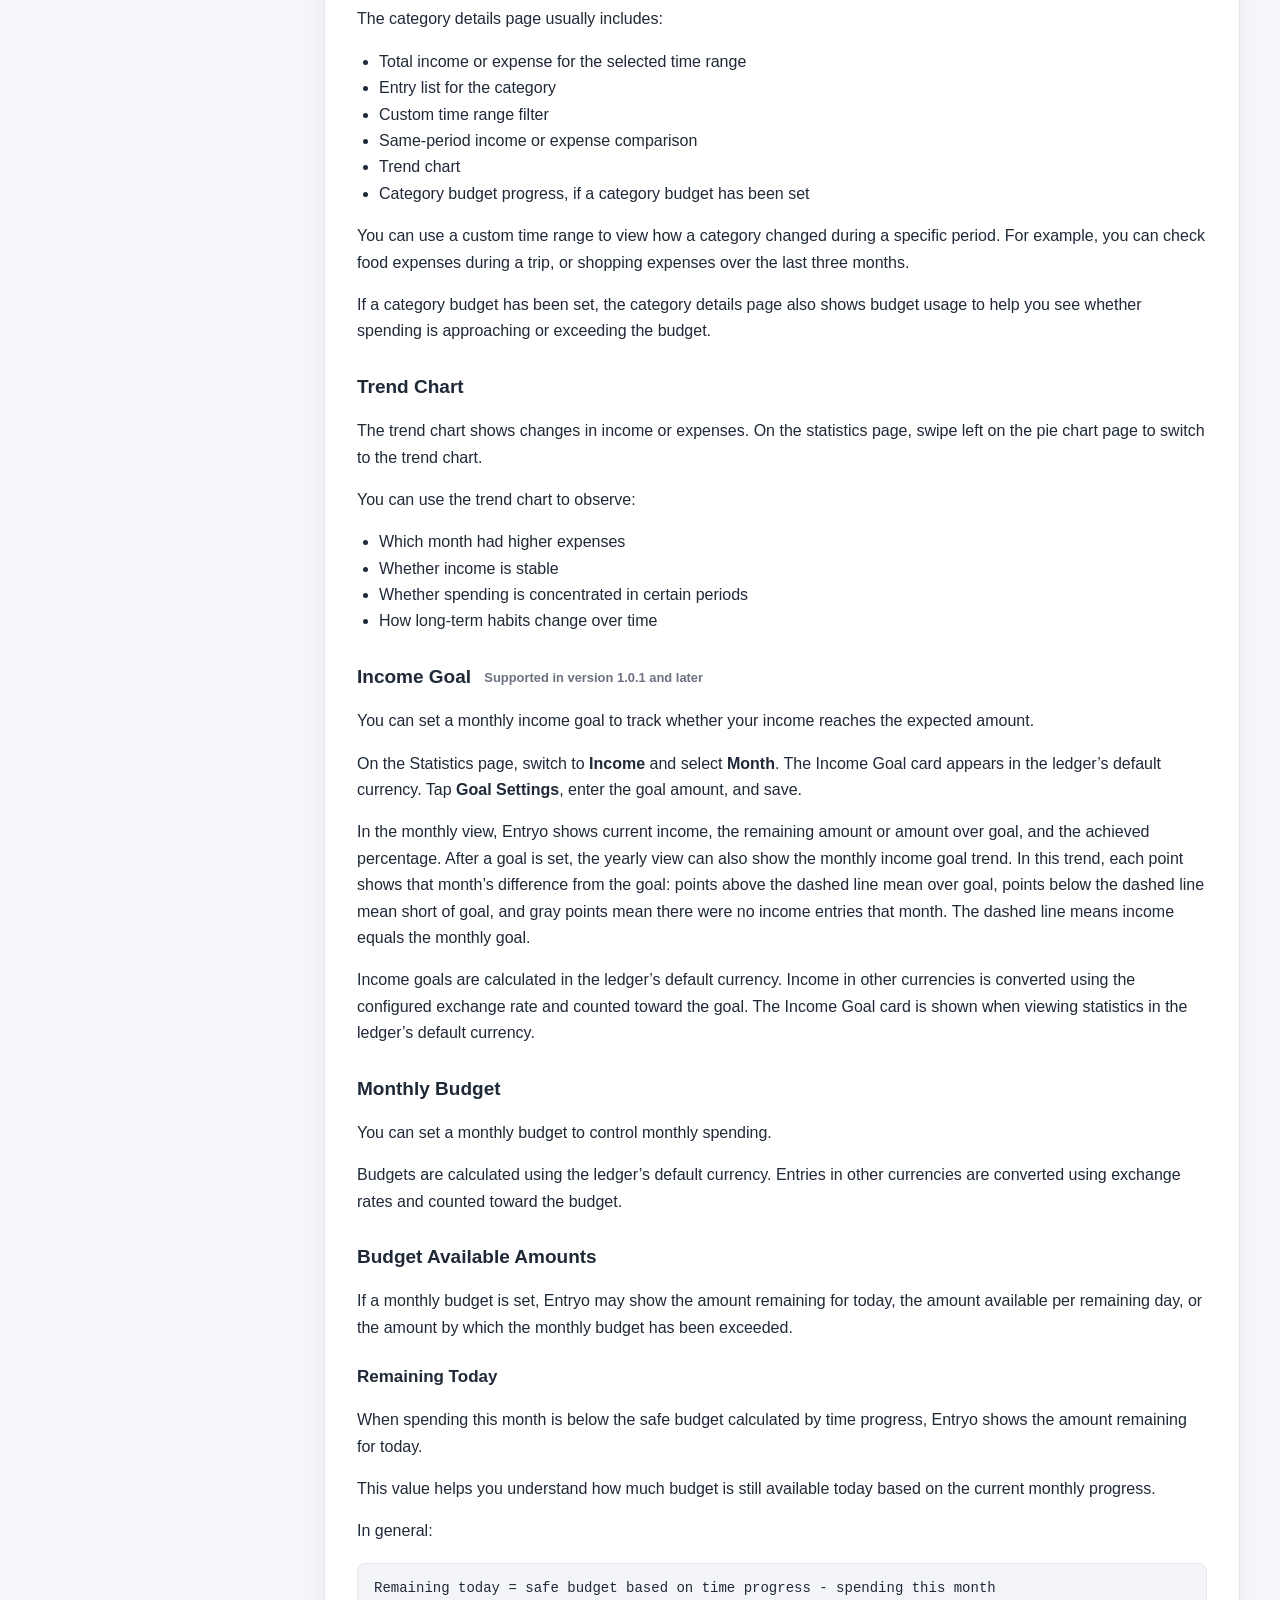
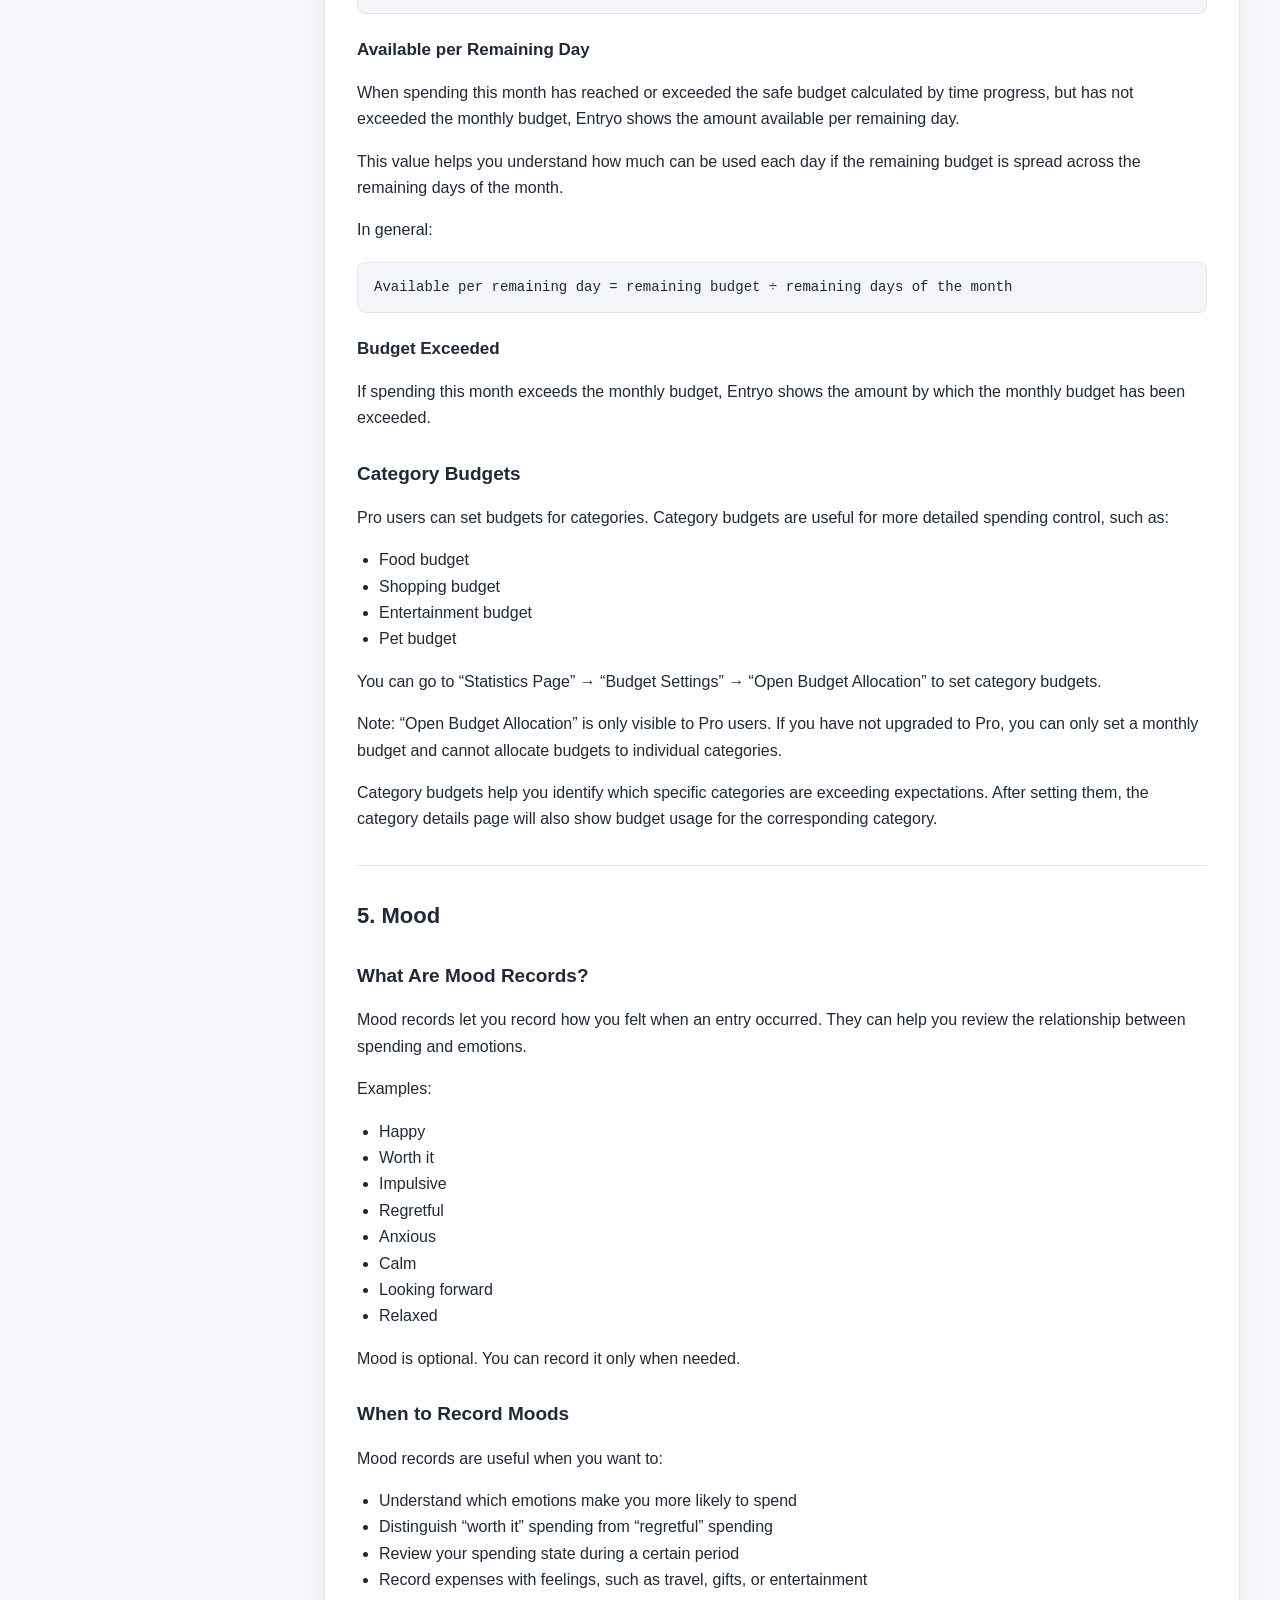
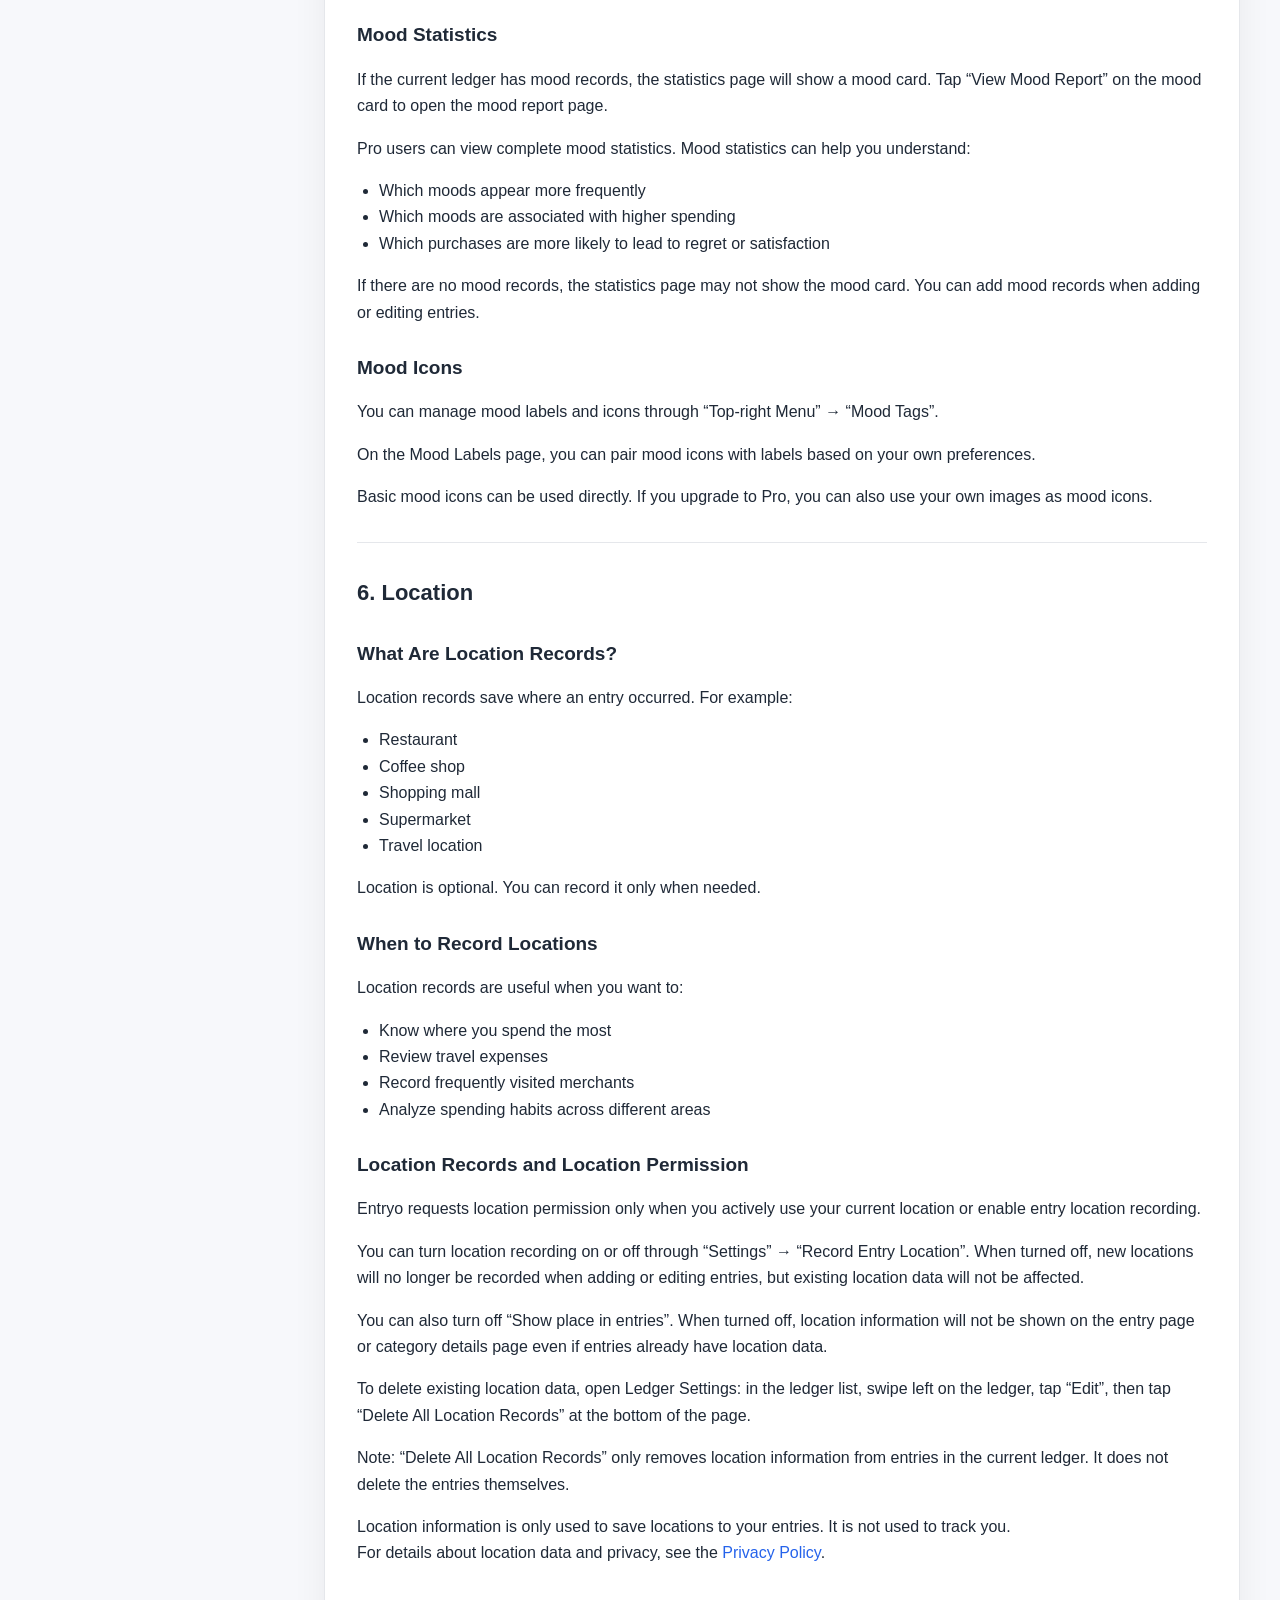
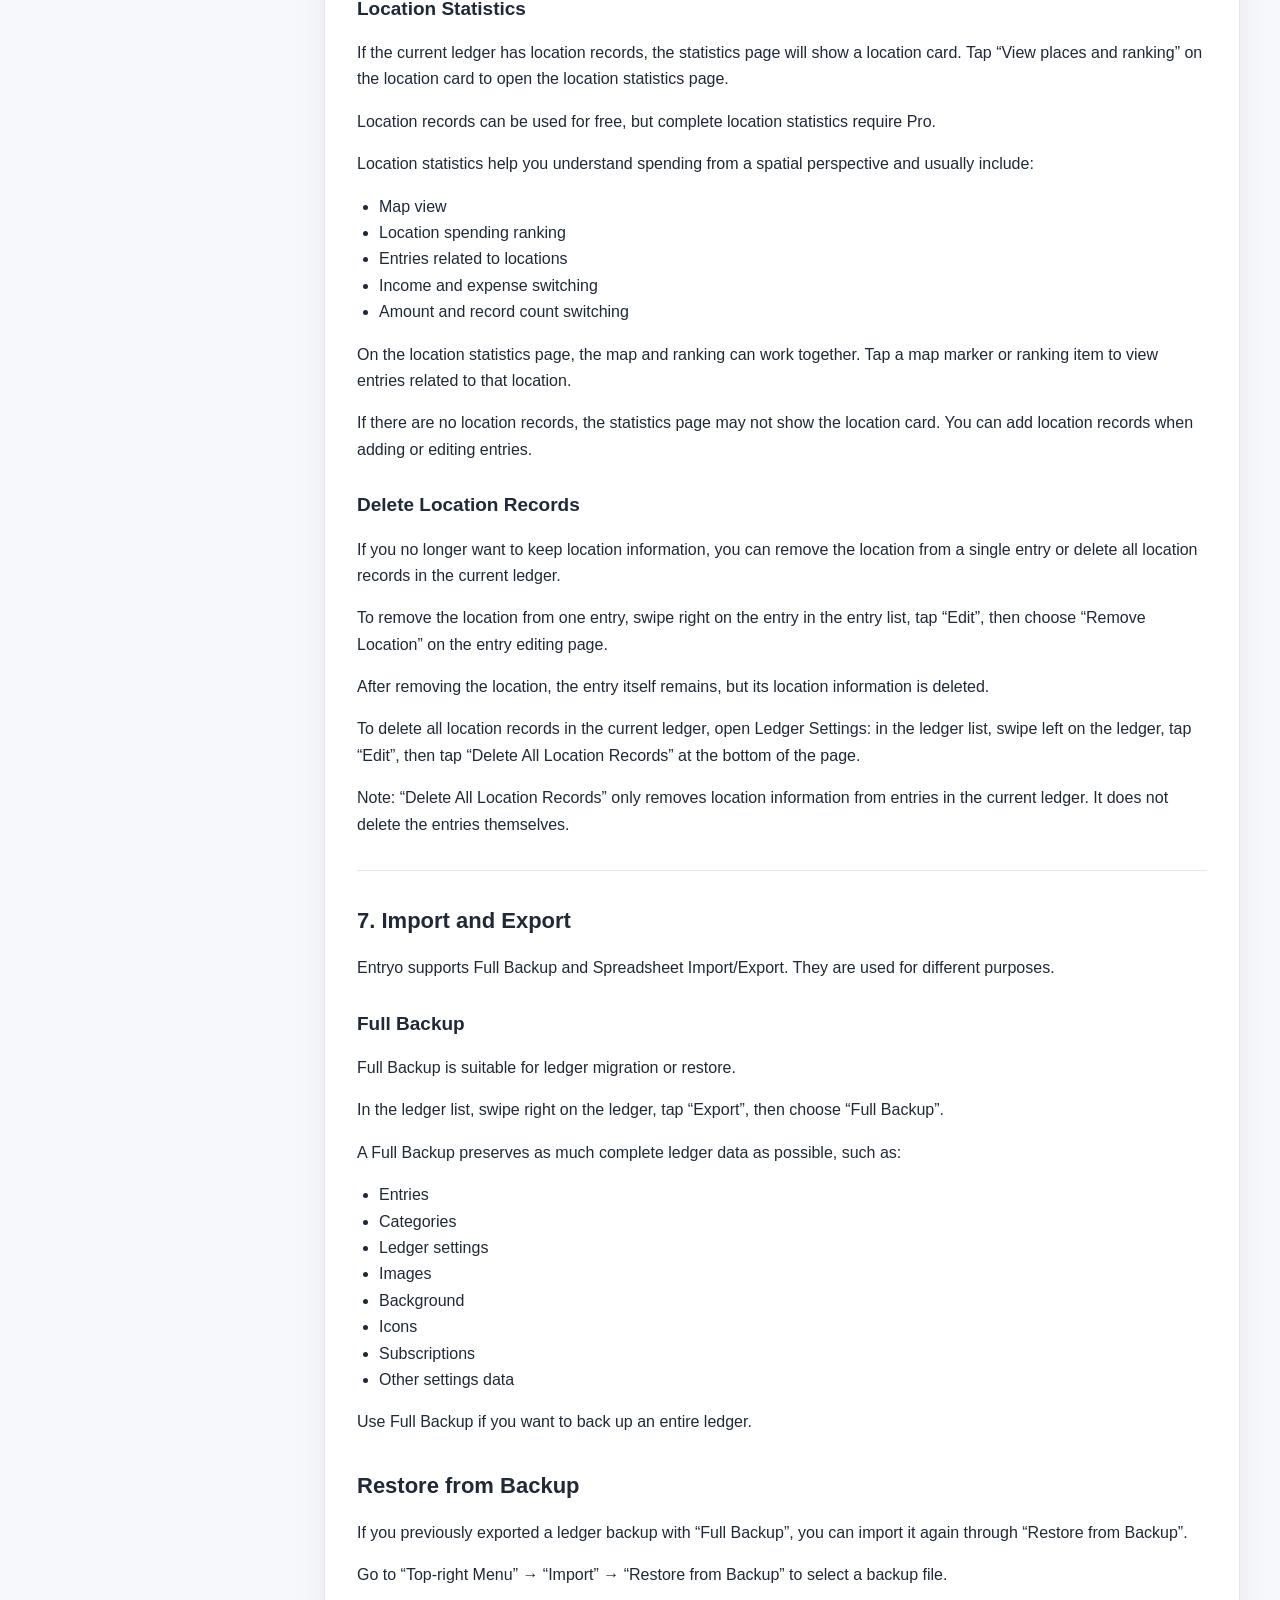
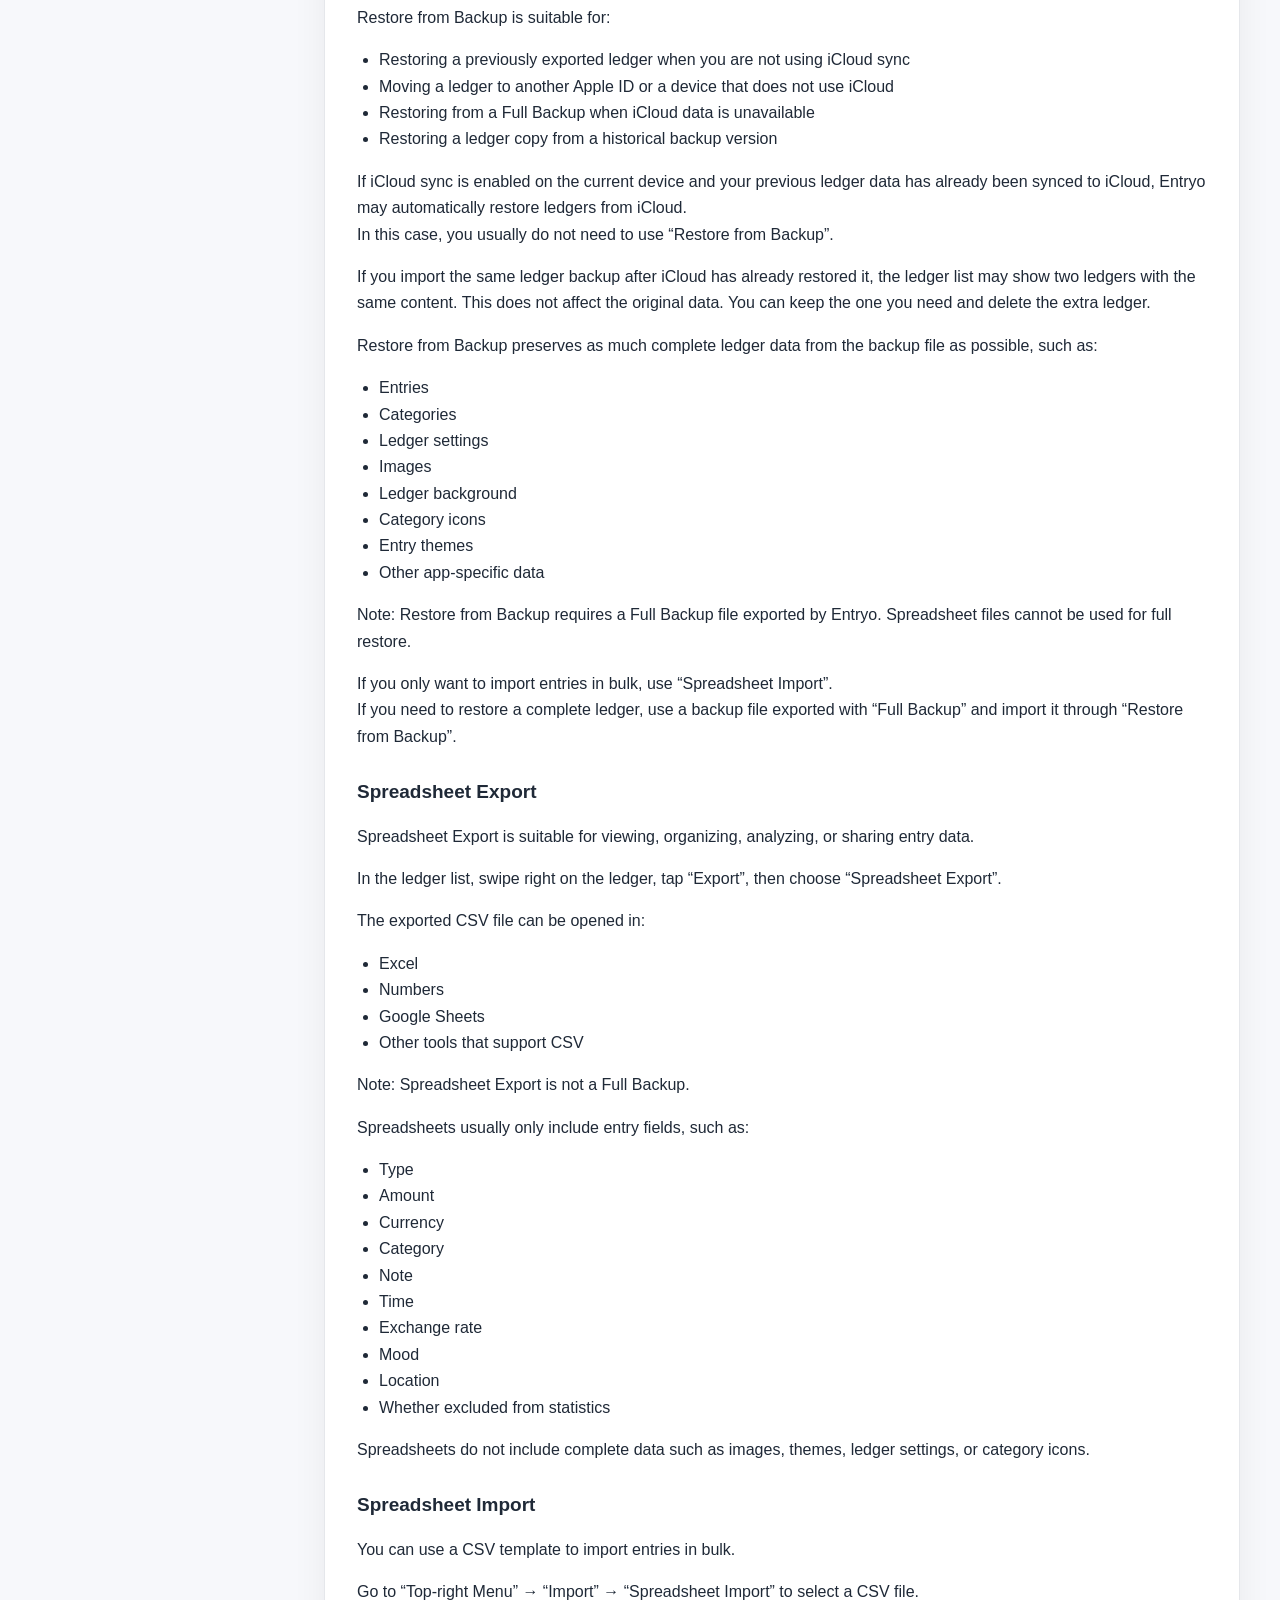
==== commit 7218f9b7: "添加概览的说明 Refs #2 by Cumi" ====
--- a/guide/index.html
+++ b/guide/index.html
@@ -371,6 +371,7 @@
 <p>On the ledger page, tap the pie chart icon in the top-right corner to open the statistics page.</p>
 <p>The statistics page includes:</p>
 <div class="table-wrap"><table><thead><tr><th>Content</th><th>Description</th></tr></thead><tbody>
+<tr><td>Overview</td><td>View income, expense, and net amount trends together, and show or hide different trend lines as needed.</td></tr>
 <tr><td>Income statistics</td><td>View income amount, trends, and categories</td></tr>
 <tr><td>Expense statistics</td><td>View expense amount, trends, and categories</td></tr>
 <tr><td>Category share</td><td>View how different categories contribute to income or expenses</td></tr>
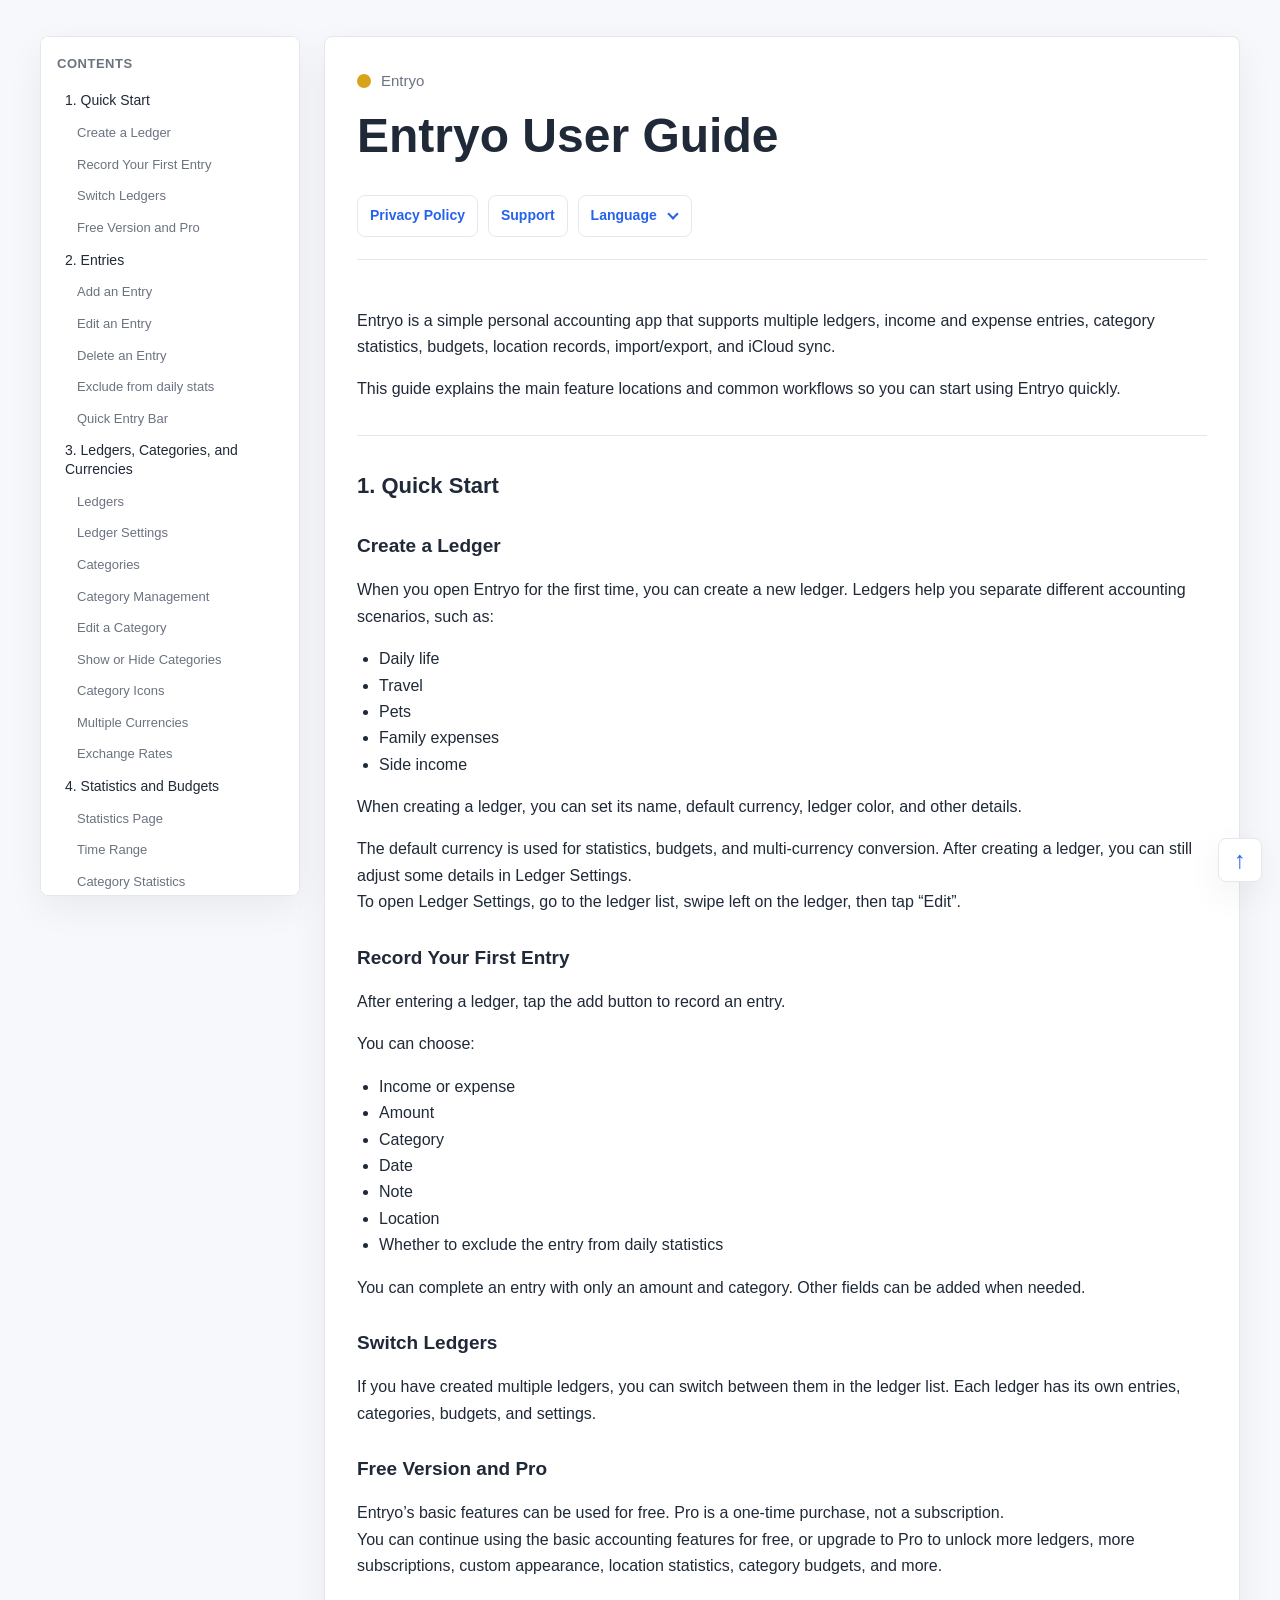
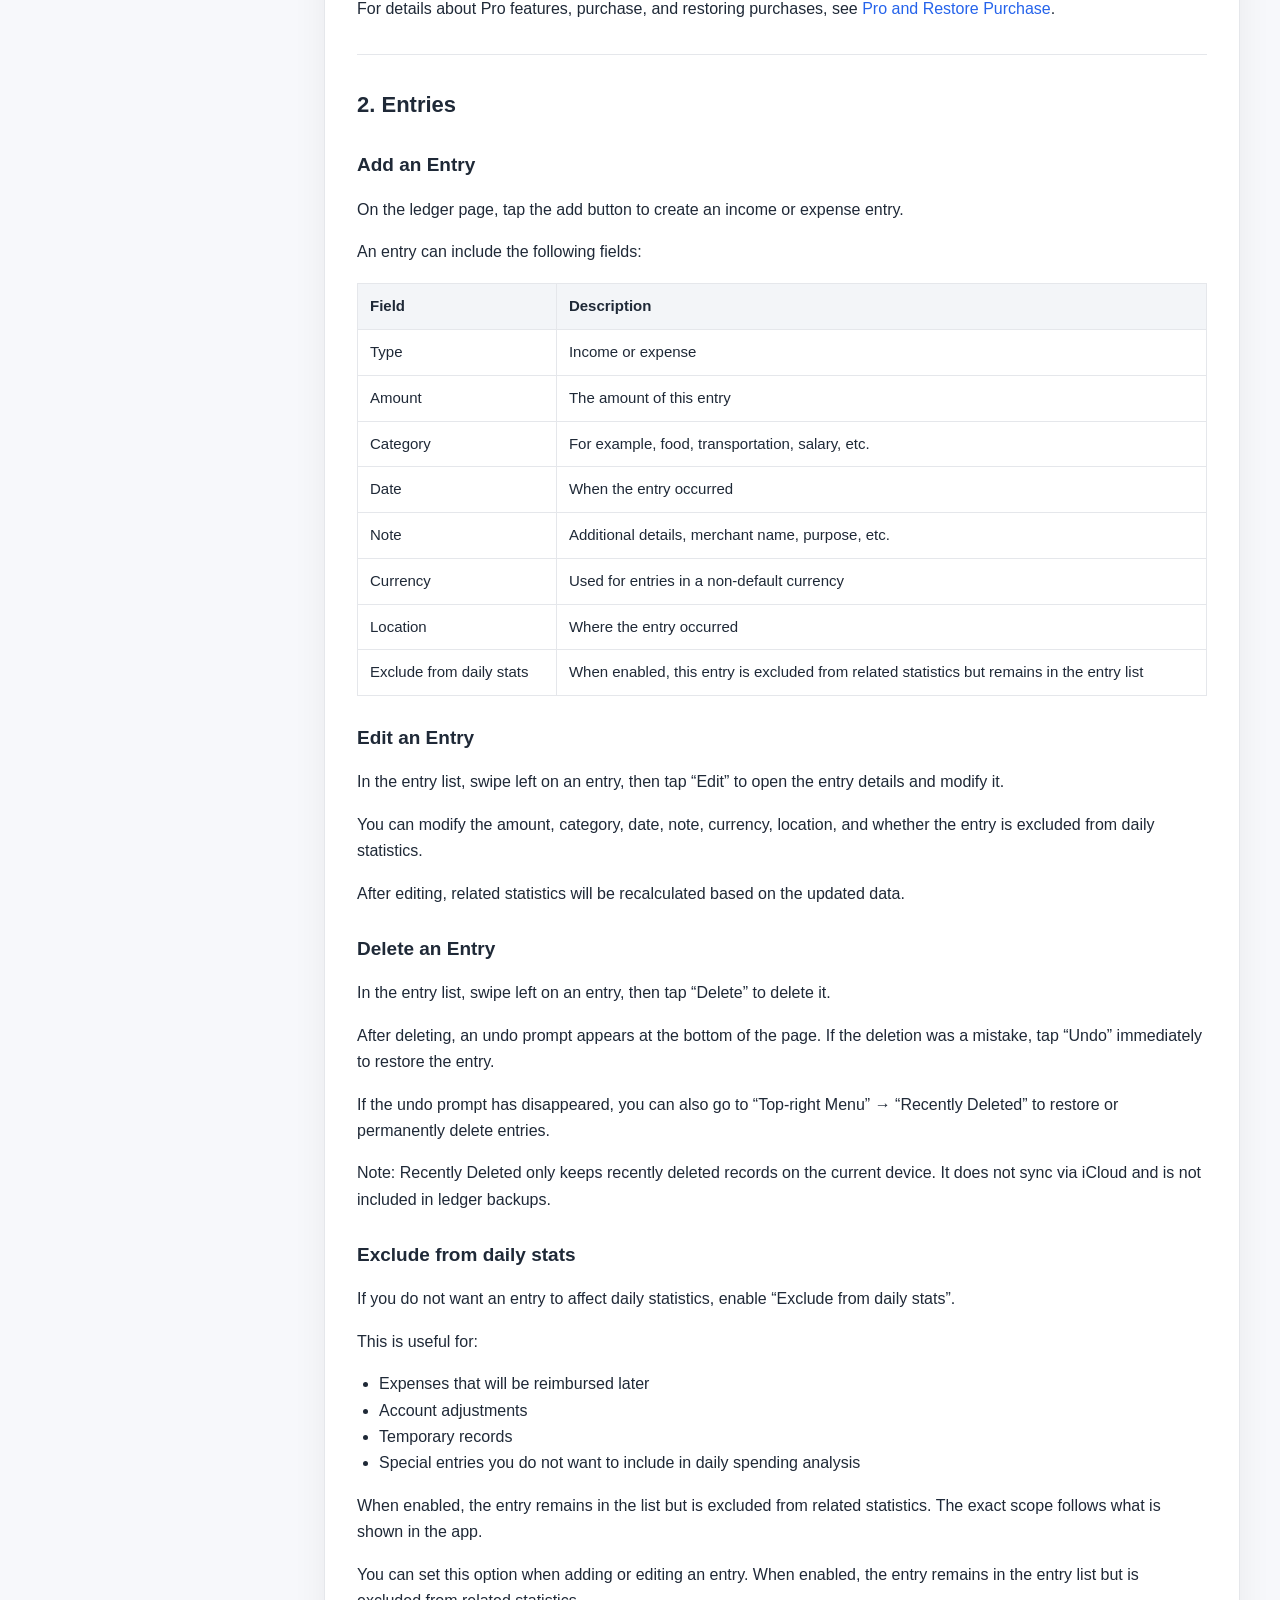
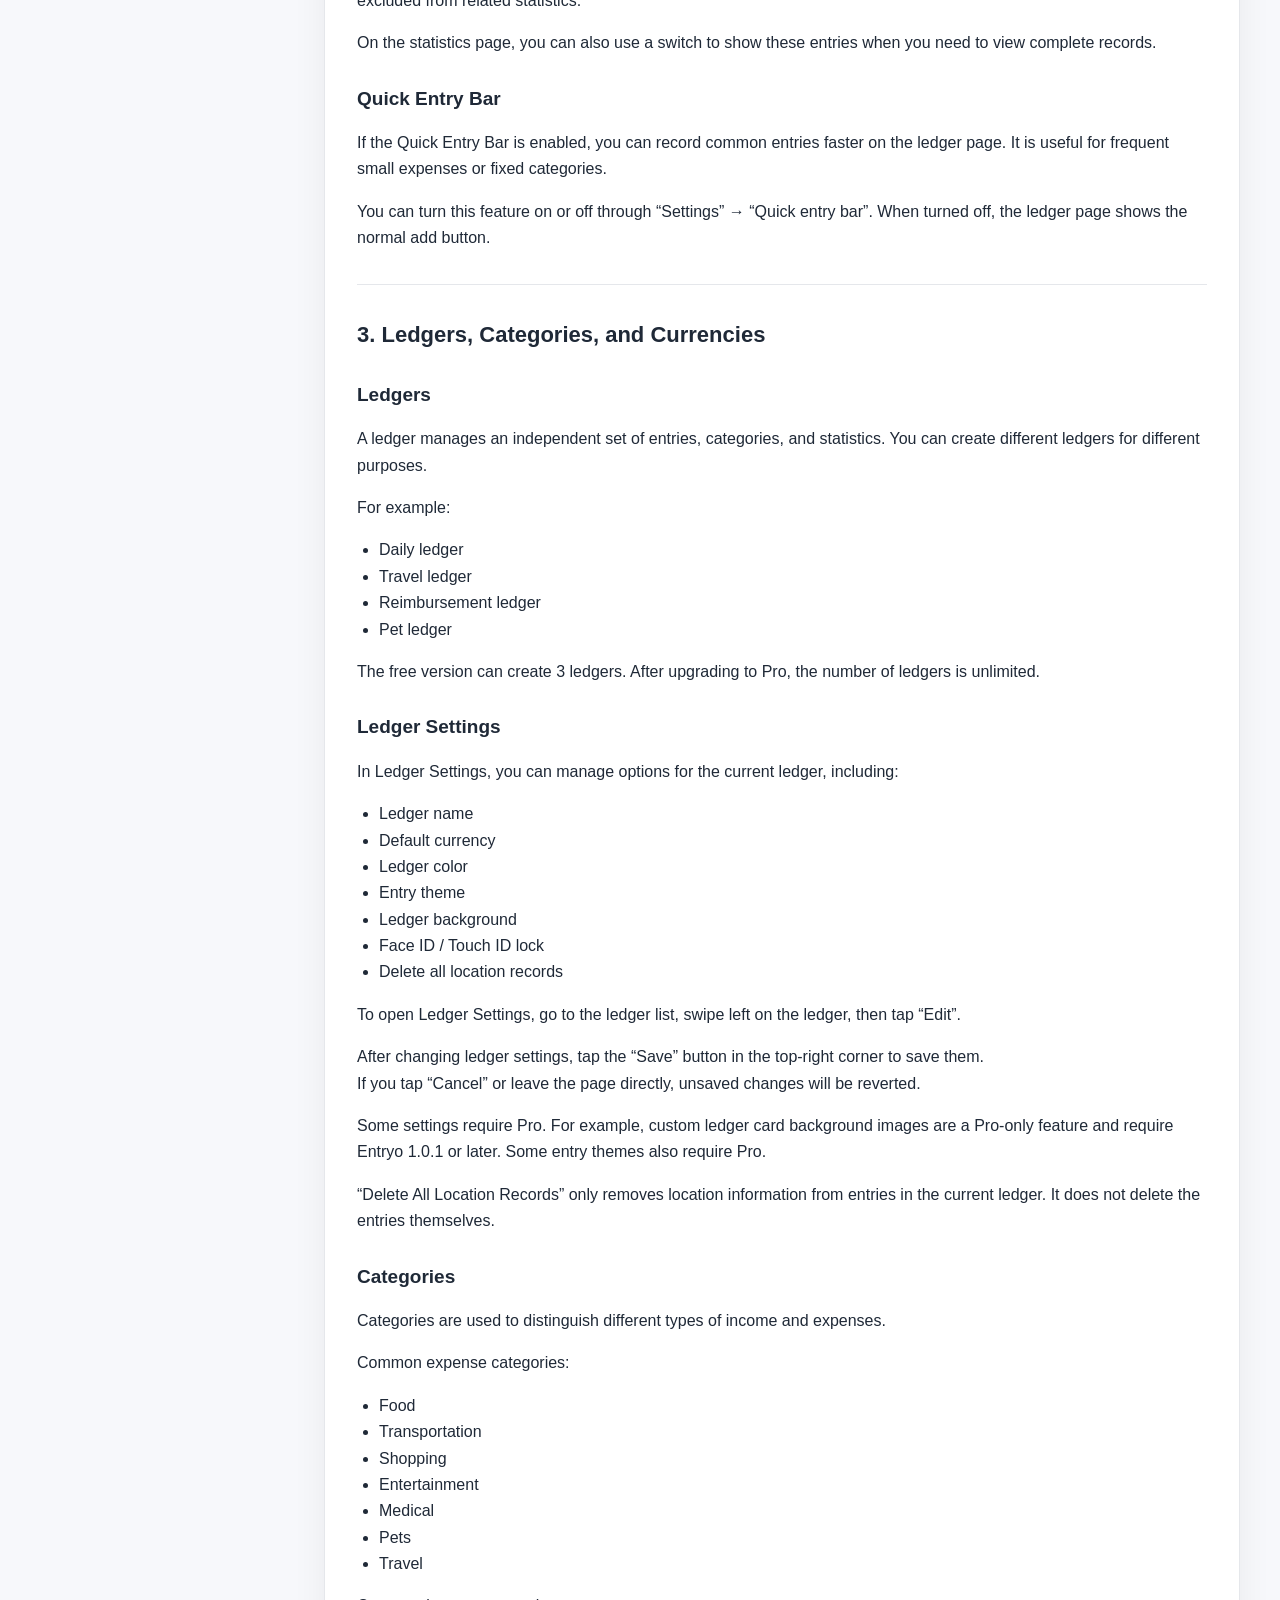
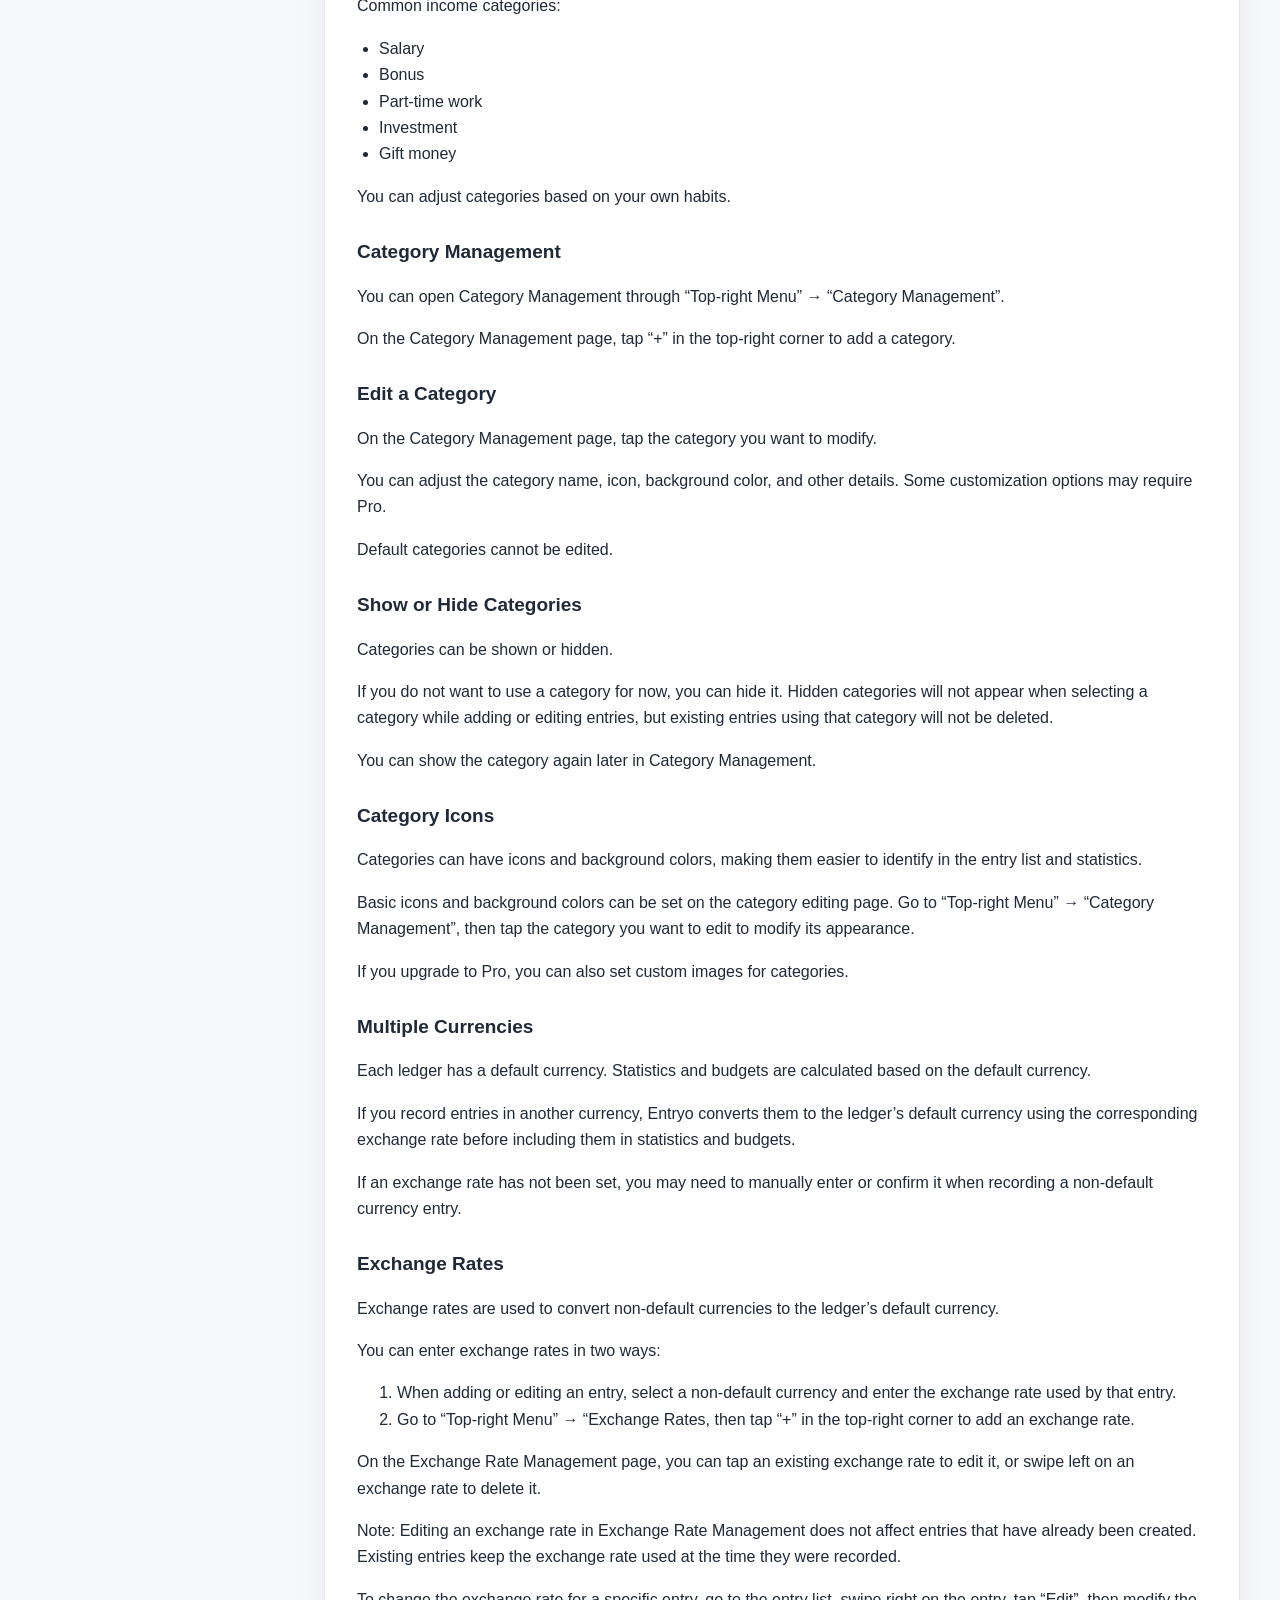
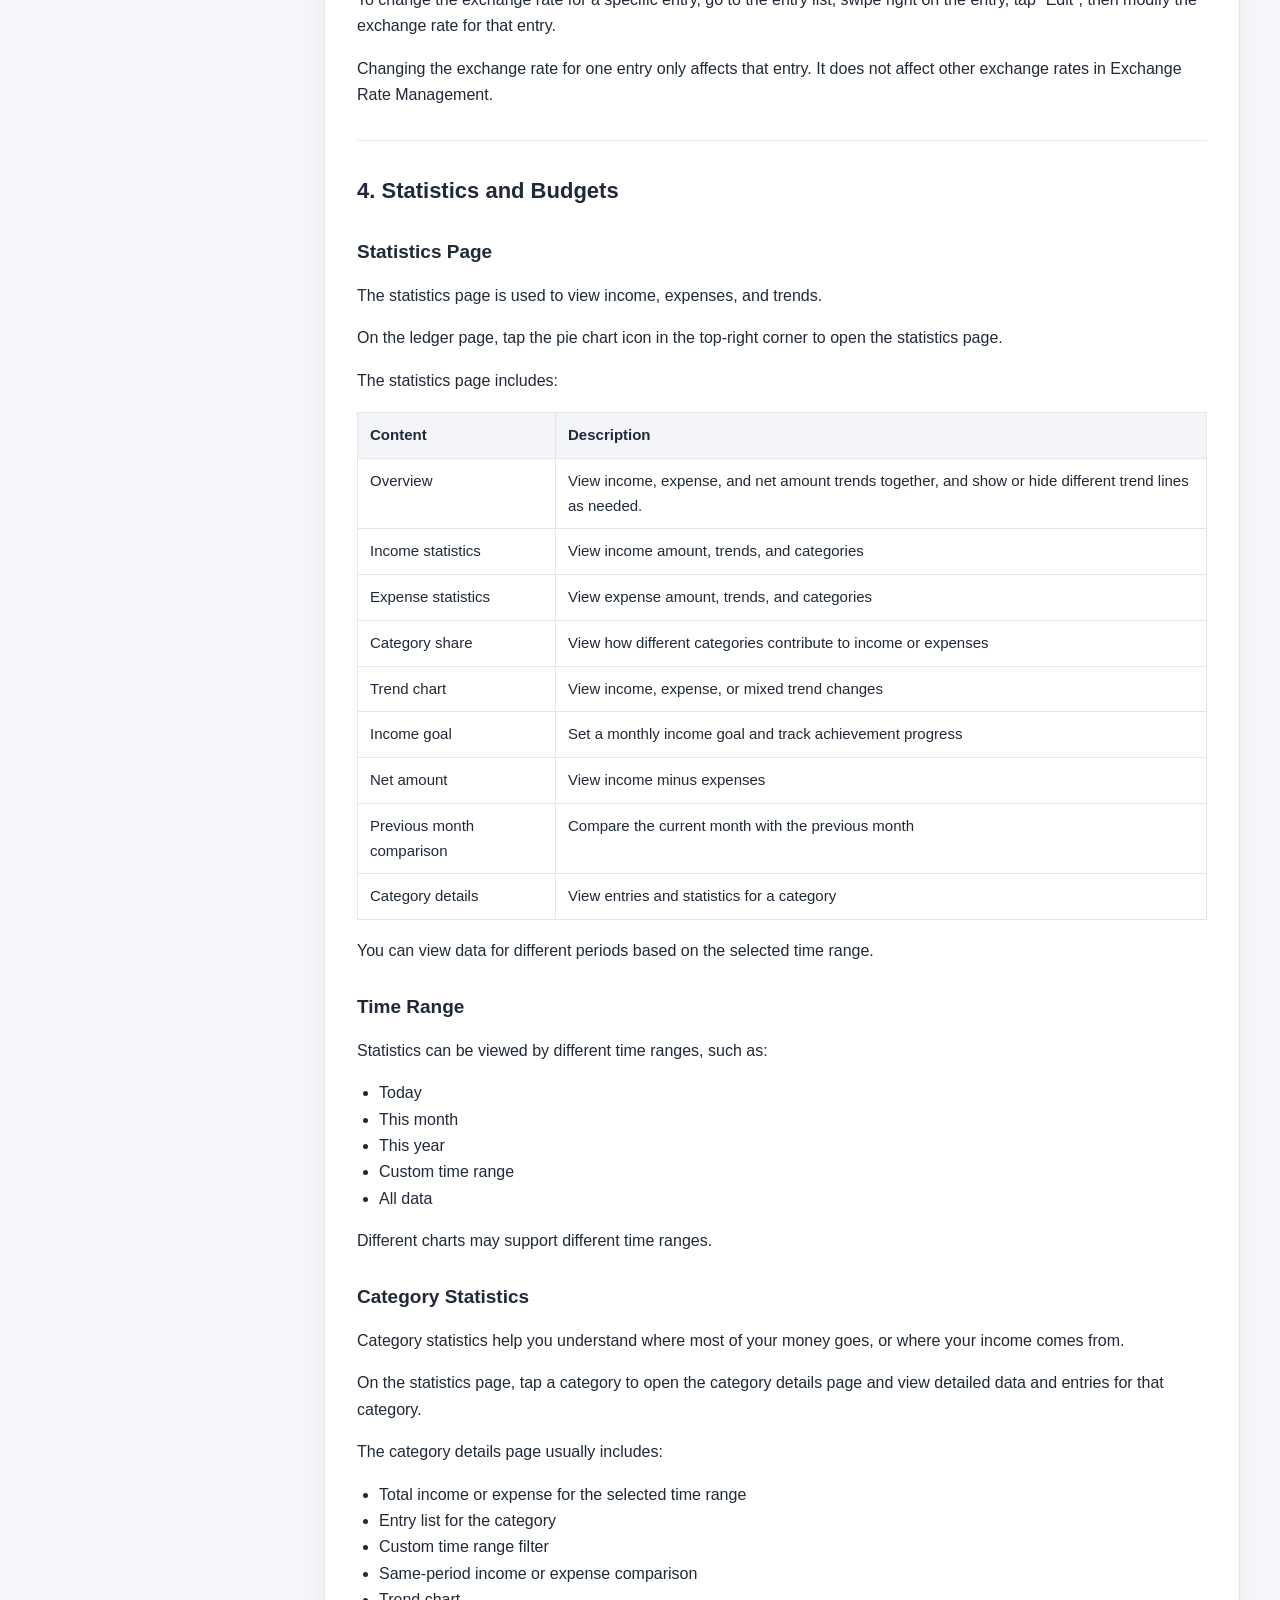
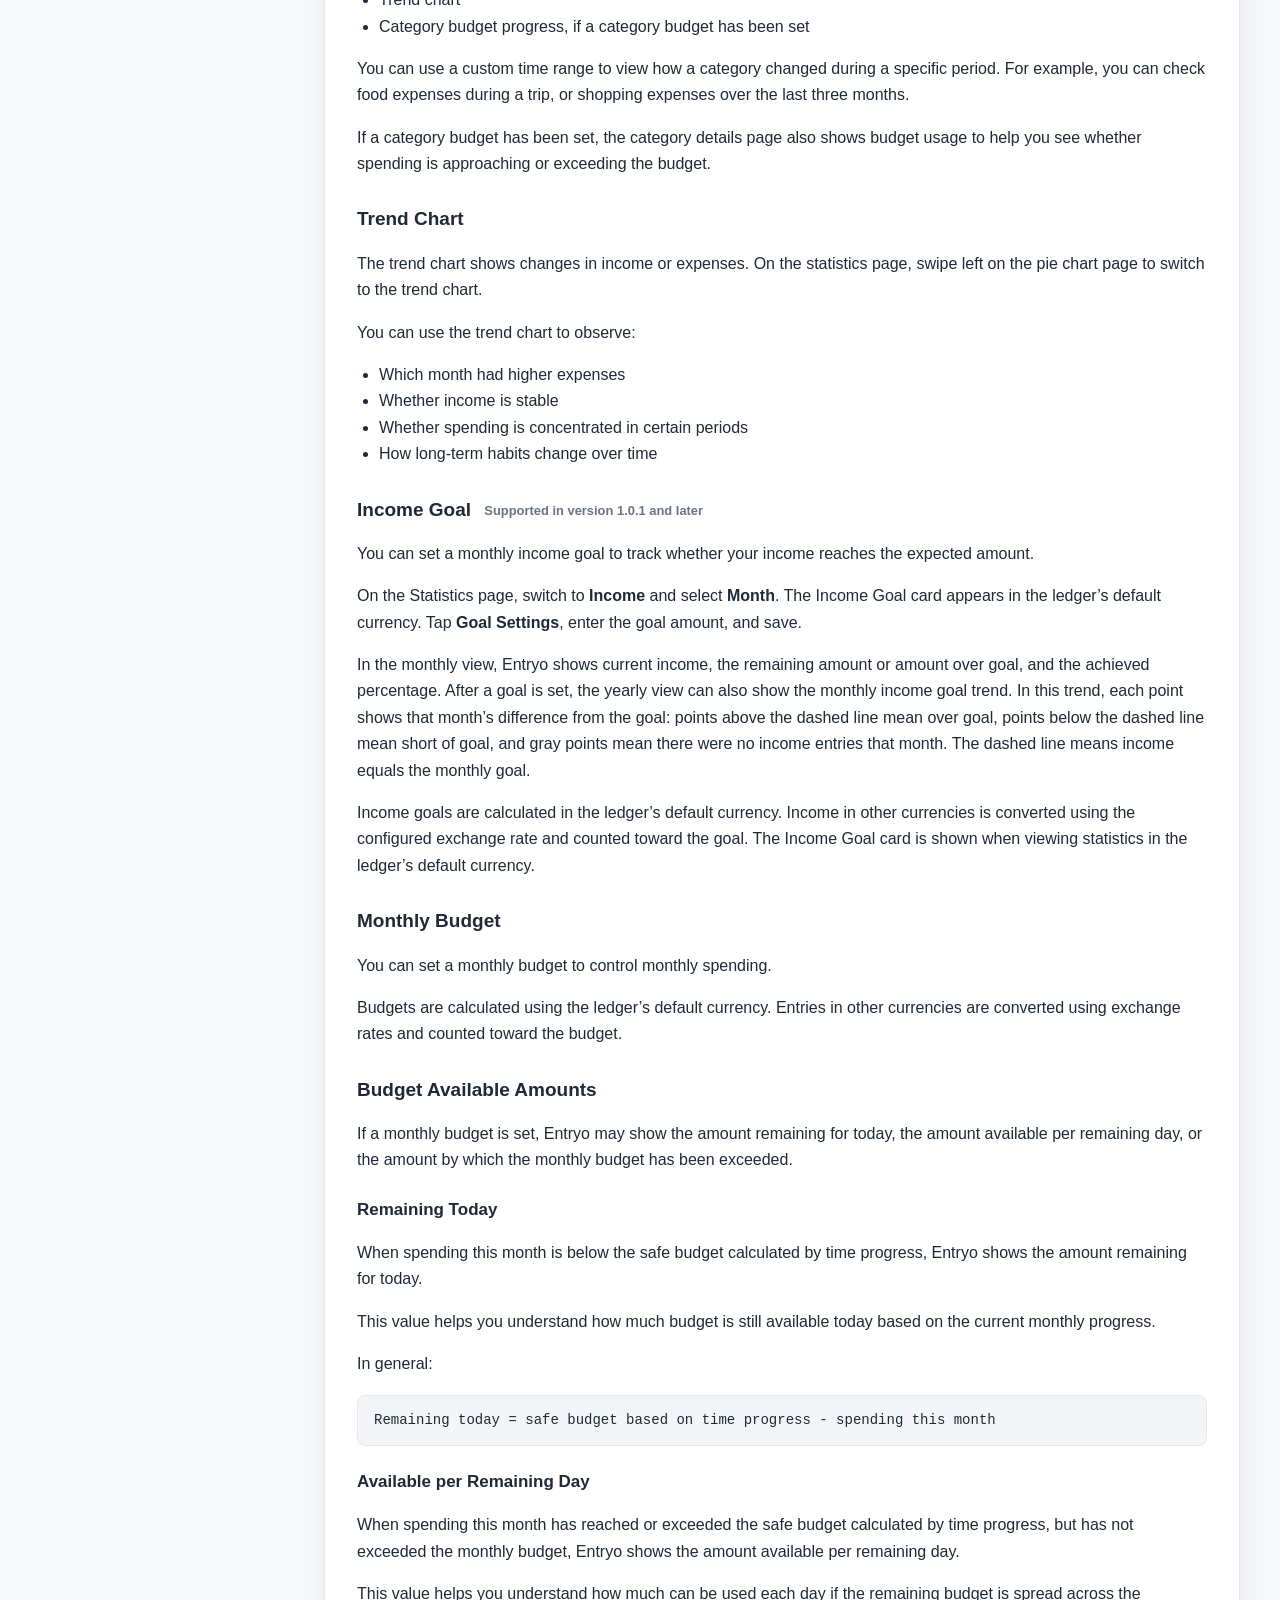
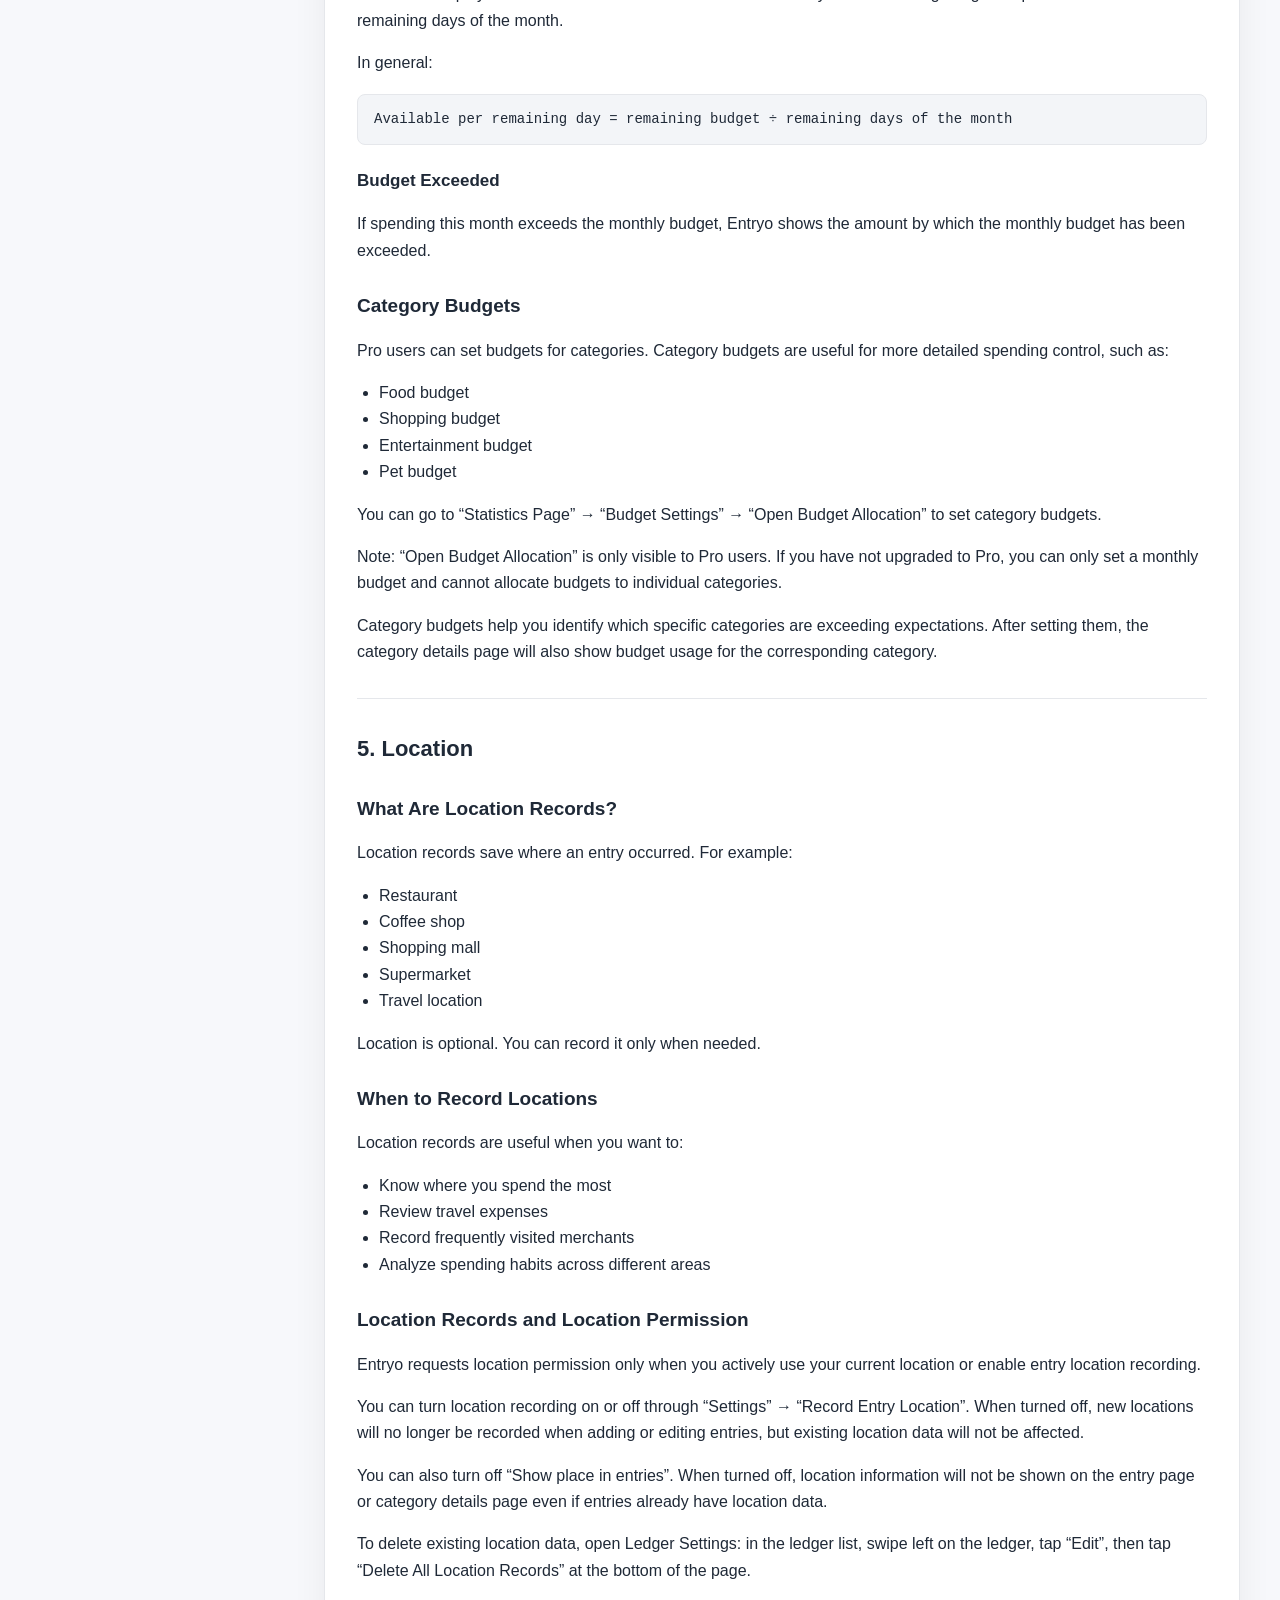
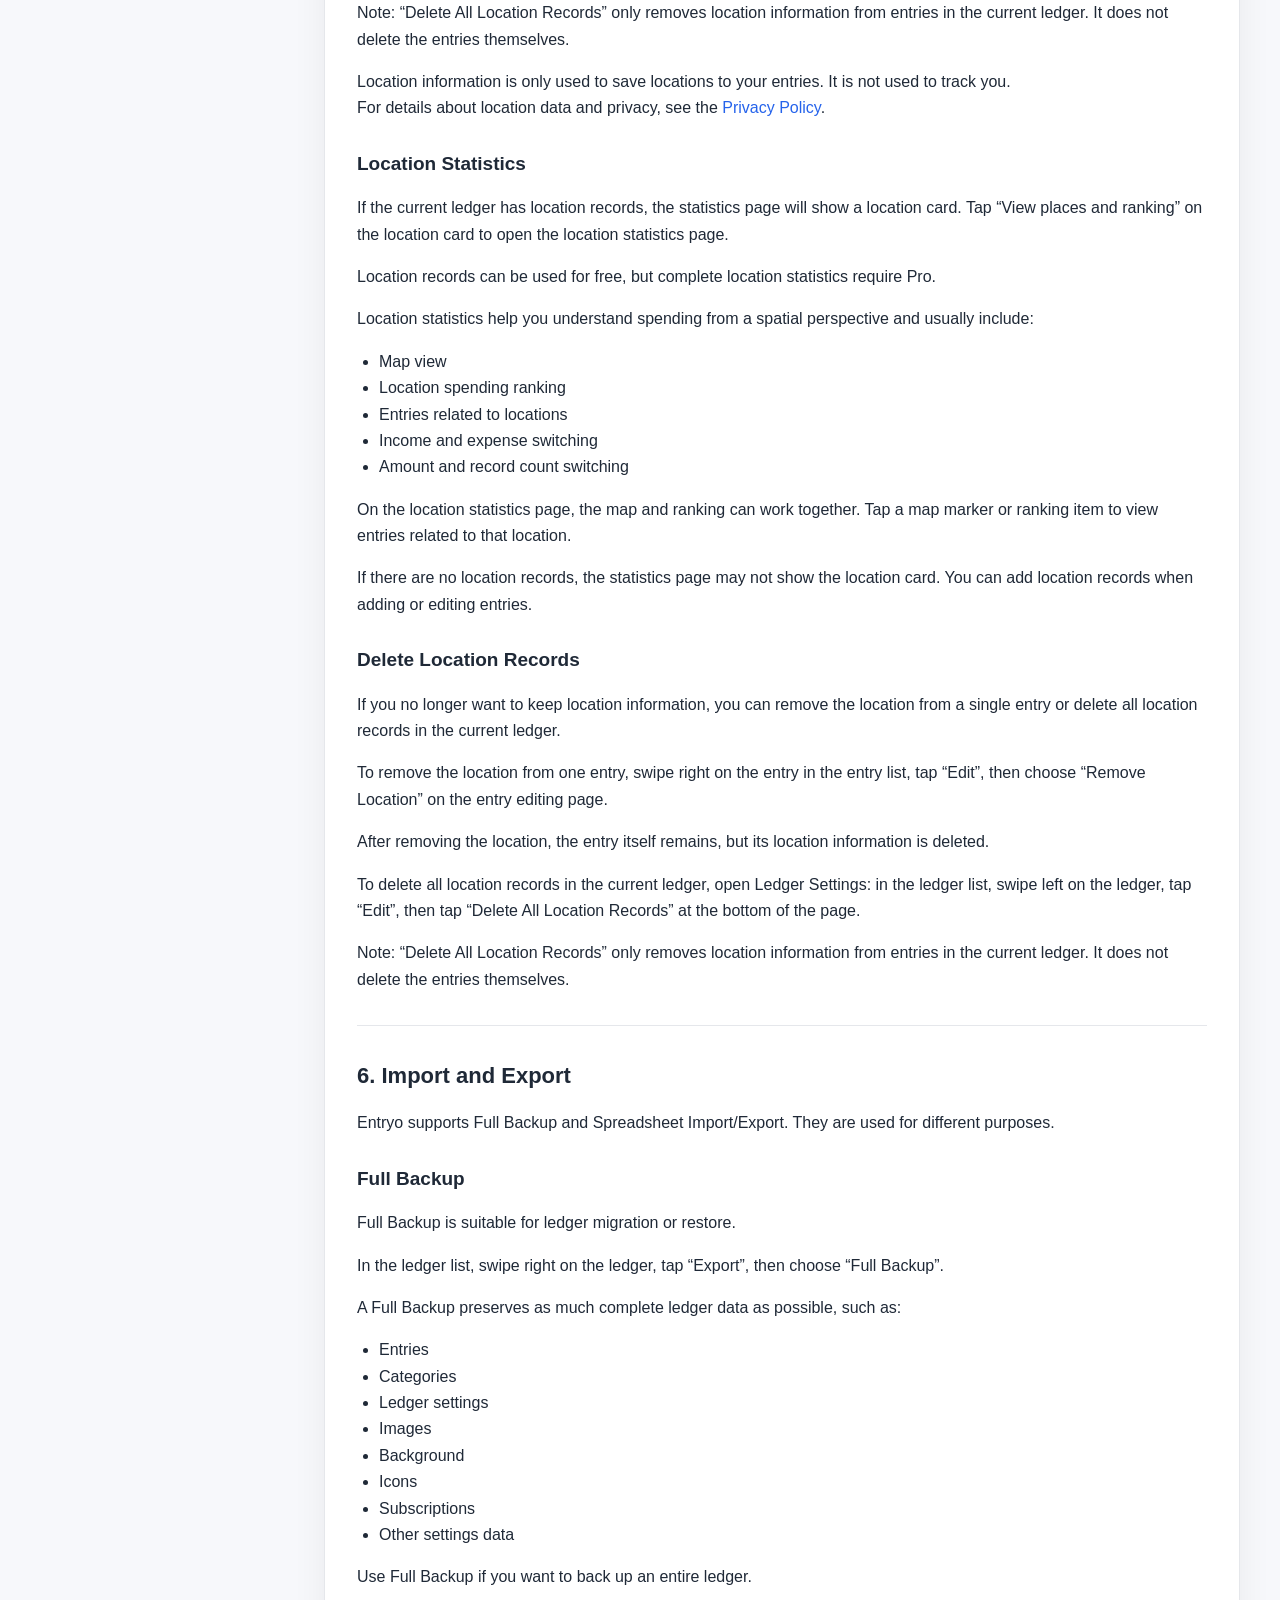
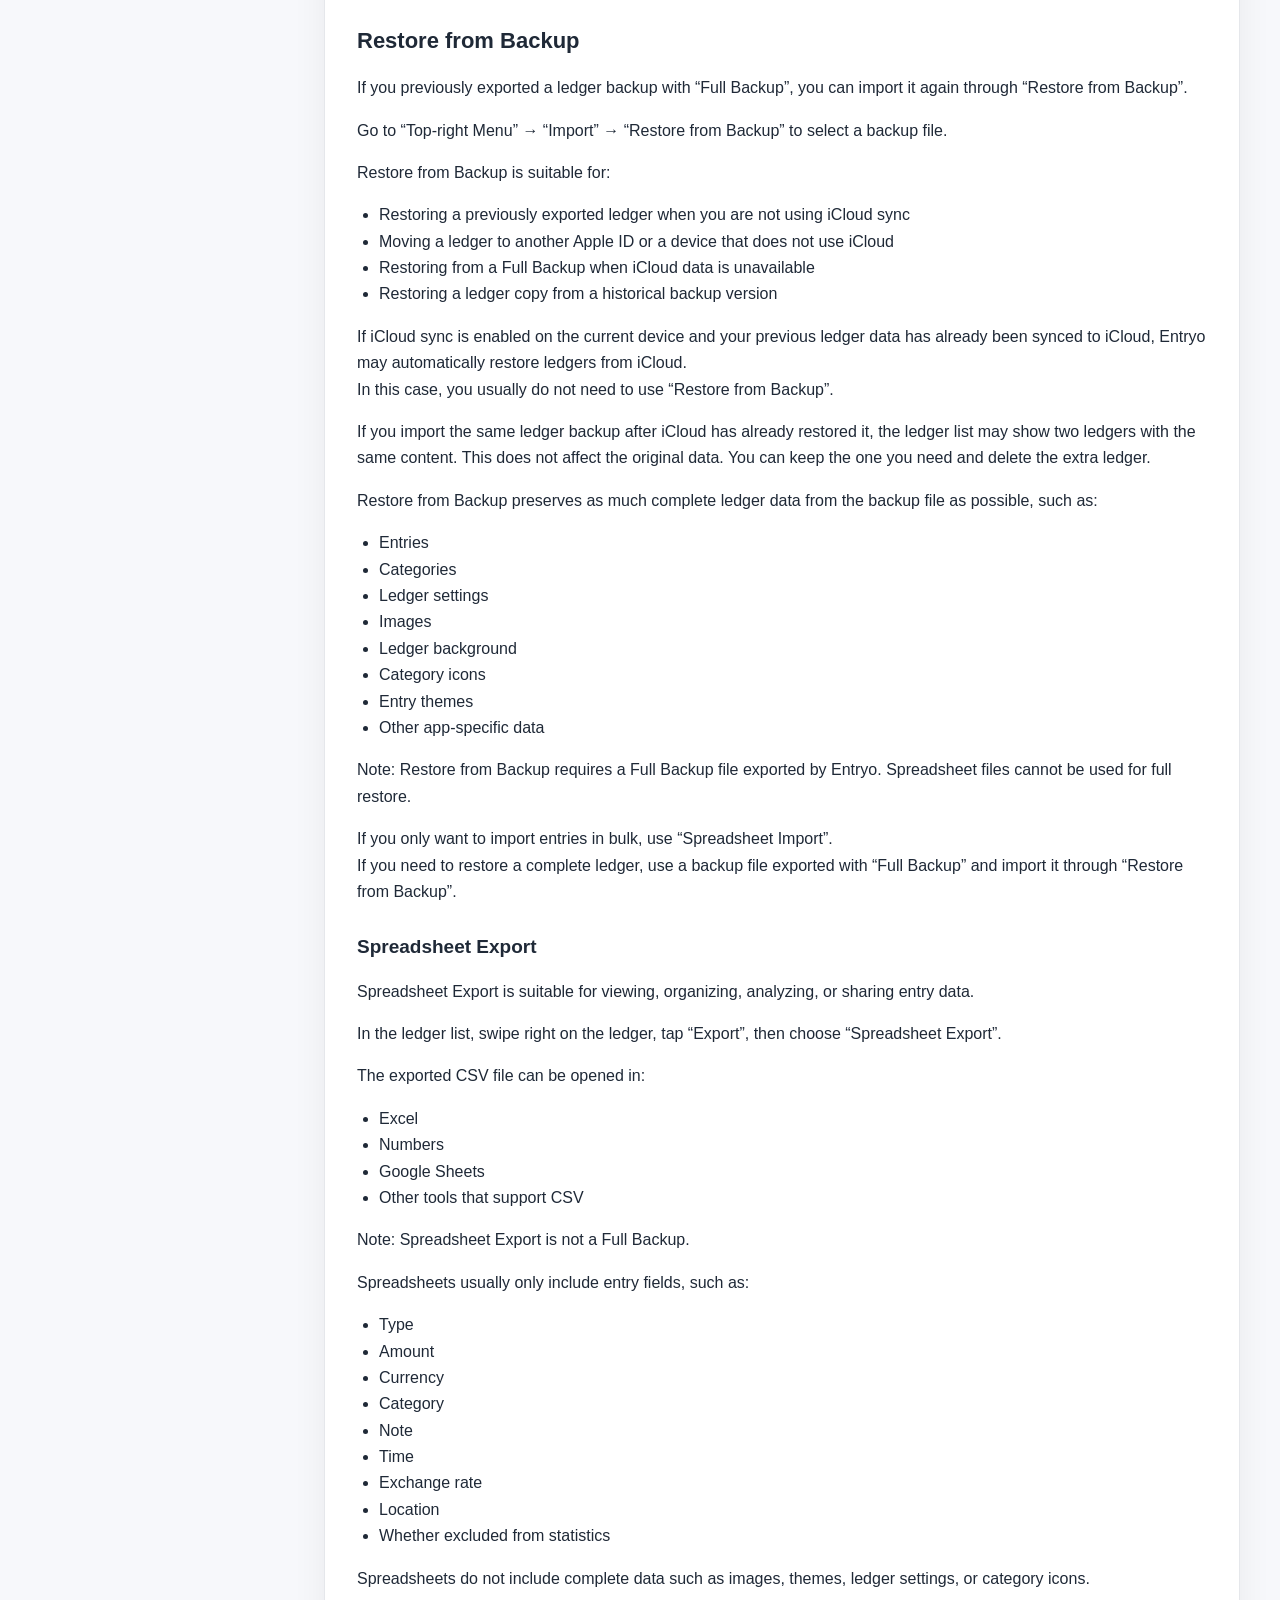
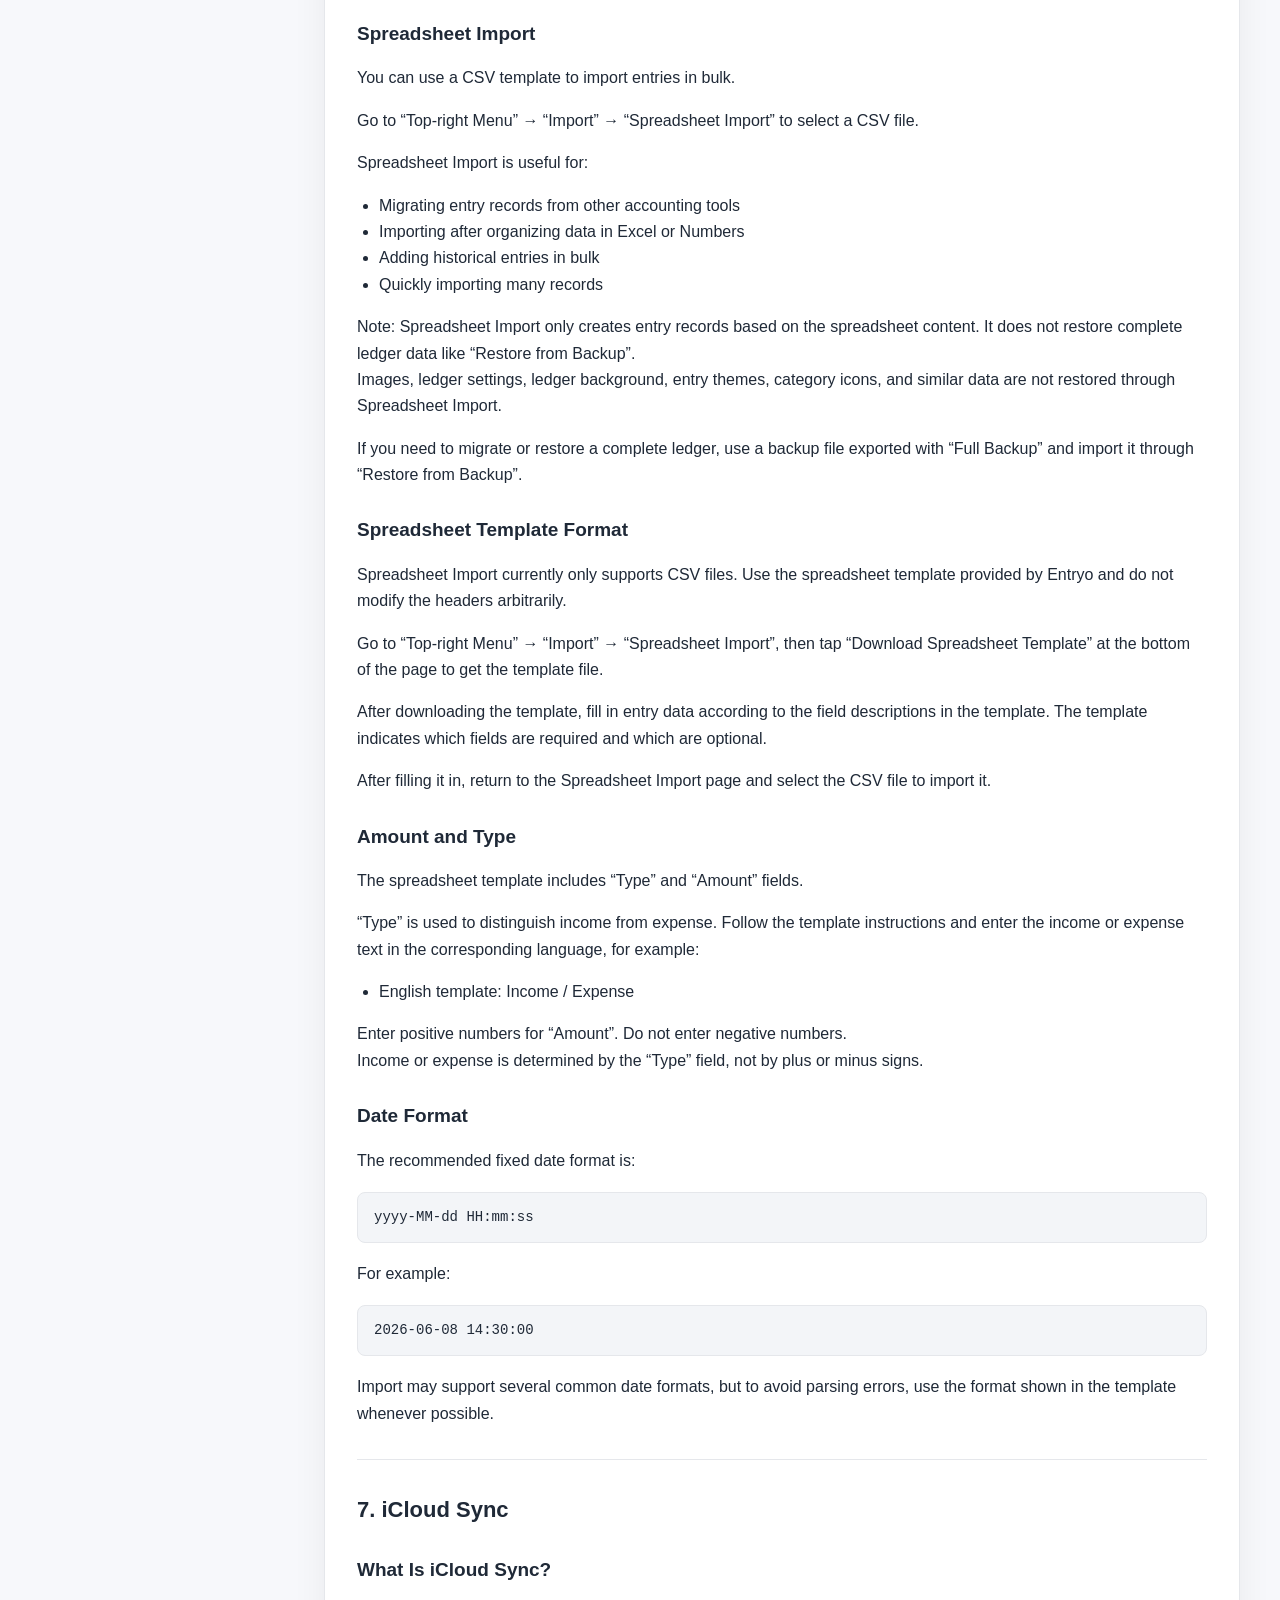
==== commit cad4227d: "去除心情相关内容 by Cumi" ====
--- a/guide/index.html
+++ b/guide/index.html
@@ -42,18 +42,13 @@
     <li class="toc-level-3"><a href="#monthly-budget">Monthly Budget</a></li>
     <li class="toc-level-3"><a href="#available-today">Available Today</a></li>
     <li class="toc-level-3"><a href="#category-budgets">Category Budgets</a></li>
-    <li class="toc-level-2"><a href="#5-mood">5. Mood</a></li>
-    <li class="toc-level-3"><a href="#what-are-mood-records">What Are Mood Records?</a></li>
-    <li class="toc-level-3"><a href="#when-to-record-moods">When to Record Moods</a></li>
-    <li class="toc-level-3"><a href="#mood-statistics">Mood Statistics</a></li>
-    <li class="toc-level-3"><a href="#mood-icons">Mood Icons</a></li>
-    <li class="toc-level-2"><a href="#6-location">6. Location</a></li>
+    <li class="toc-level-2"><a href="#6-location">5. Location</a></li>
     <li class="toc-level-3"><a href="#what-are-location-records">What Are Location Records?</a></li>
     <li class="toc-level-3"><a href="#when-to-record-locations">When to Record Locations</a></li>
     <li class="toc-level-3"><a href="#location-records-and-location-permission">Location Records and Location Permission</a></li>
     <li class="toc-level-3"><a href="#location-statistics">Location Statistics</a></li>
     <li class="toc-level-3"><a href="#delete-location-records">Delete Location Records</a></li>
-    <li class="toc-level-2"><a href="#7-import-and-export">7. Import and Export</a></li>
+    <li class="toc-level-2"><a href="#7-import-and-export">6. Import and Export</a></li>
     <li class="toc-level-3"><a href="#full-backup">Full Backup</a></li>
     <li class="toc-level-2"><a href="#restore-from-backup">Restore from Backup</a></li>
     <li class="toc-level-3"><a href="#spreadsheet-export">Spreadsheet Export</a></li>
@@ -61,14 +56,14 @@
     <li class="toc-level-3"><a href="#spreadsheet-template-format">Spreadsheet Template Format</a></li>
     <li class="toc-level-3"><a href="#amount-and-type">Amount and Type</a></li>
     <li class="toc-level-3"><a href="#date-format">Date Format</a></li>
-    <li class="toc-level-2"><a href="#8-icloud-sync">8. iCloud Sync</a></li>
+    <li class="toc-level-2"><a href="#8-icloud-sync">7. iCloud Sync</a></li>
     <li class="toc-level-3"><a href="#what-is-icloud-sync">What Is iCloud Sync?</a></li>
     <li class="toc-level-3"><a href="#sync-may-take-time">Sync May Take Time</a></li>
     <li class="toc-level-3"><a href="#empty-ledger-page">Empty Ledger Page</a></li>
     <li class="toc-level-3"><a href="#before-using-icloud-sync">Before Using iCloud Sync</a></li>
     <li class="toc-level-3"><a href="#recently-deleted-does-not-sync">Recently Deleted Does Not Sync</a></li>
     <li class="toc-level-3"><a href="#when-sync-has-not-updated-for-a-long-time">When Sync Has Not Updated for a Long Time</a></li>
-    <li class="toc-level-2"><a href="#9-pro-and-restore-purchase">9. Pro and Restore Purchase</a></li>
+    <li class="toc-level-2"><a href="#9-pro-and-restore-purchase">8. Pro and Restore Purchase</a></li>
     <li class="toc-level-3"><a href="#what-is-pro">What Is Pro?</a></li>
     <li class="toc-level-3"><a href="#what-does-pro-include">What Does Pro Include?</a></li>
     <li class="toc-level-4"><a href="#unlimited-capacity">Unlimited Capacity</a></li>
@@ -78,8 +73,8 @@
     <li class="toc-level-3"><a href="#purchase-pro">Purchase Pro</a></li>
     <li class="toc-level-3"><a href="#restore-purchase">Restore Purchase</a></li>
     <li class="toc-level-3"><a href="#purchase-failed">Purchase Failed</a></li>
-    <li class="toc-level-2"><a href="#url-scheme-and-shortcuts">10. URL Scheme and Shortcuts</a></li>
-    <li class="toc-level-2"><a href="#11-faq">11. FAQ</a></li>
+    <li class="toc-level-2"><a href="#url-scheme-and-shortcuts">9. URL Scheme and Shortcuts</a></li>
+    <li class="toc-level-2"><a href="#11-faq">10. FAQ</a></li>
     <li class="toc-level-3"><a href="#q1-why-do-i-not-see-my-previous-ledgers-after-installing-the-app-on-a-new-device">Q1: Why do I not see my previous ledgers after installing the app on a new device?</a></li>
     <li class="toc-level-3"><a href="#q2-can-spreadsheet-export-be-used-as-a-full-backup">Q2: Can Spreadsheet Export be used as a Full Backup?</a></li>
     <li class="toc-level-3"><a href="#q3-can-exported-spreadsheet-files-be-imported-again">Q3: Can exported spreadsheet files be imported again?</a></li>
@@ -138,18 +133,13 @@
               <li class="toc-level-3"><a href="#monthly-budget">Monthly Budget</a></li>
               <li class="toc-level-3"><a href="#available-today">Available Today</a></li>
               <li class="toc-level-3"><a href="#category-budgets">Category Budgets</a></li>
-              <li class="toc-level-2"><a href="#5-mood">5. Mood</a></li>
-              <li class="toc-level-3"><a href="#what-are-mood-records">What Are Mood Records?</a></li>
-              <li class="toc-level-3"><a href="#when-to-record-moods">When to Record Moods</a></li>
-              <li class="toc-level-3"><a href="#mood-statistics">Mood Statistics</a></li>
-              <li class="toc-level-3"><a href="#mood-icons">Mood Icons</a></li>
-              <li class="toc-level-2"><a href="#6-location">6. Location</a></li>
+              <li class="toc-level-2"><a href="#6-location">5. Location</a></li>
               <li class="toc-level-3"><a href="#what-are-location-records">What Are Location Records?</a></li>
               <li class="toc-level-3"><a href="#when-to-record-locations">When to Record Locations</a></li>
               <li class="toc-level-3"><a href="#location-records-and-location-permission">Location Records and Location Permission</a></li>
               <li class="toc-level-3"><a href="#location-statistics">Location Statistics</a></li>
               <li class="toc-level-3"><a href="#delete-location-records">Delete Location Records</a></li>
-              <li class="toc-level-2"><a href="#7-import-and-export">7. Import and Export</a></li>
+              <li class="toc-level-2"><a href="#7-import-and-export">6. Import and Export</a></li>
               <li class="toc-level-3"><a href="#full-backup">Full Backup</a></li>
               <li class="toc-level-2"><a href="#restore-from-backup">Restore from Backup</a></li>
               <li class="toc-level-3"><a href="#spreadsheet-export">Spreadsheet Export</a></li>
@@ -157,14 +147,14 @@
               <li class="toc-level-3"><a href="#spreadsheet-template-format">Spreadsheet Template Format</a></li>
               <li class="toc-level-3"><a href="#amount-and-type">Amount and Type</a></li>
               <li class="toc-level-3"><a href="#date-format">Date Format</a></li>
-              <li class="toc-level-2"><a href="#8-icloud-sync">8. iCloud Sync</a></li>
+              <li class="toc-level-2"><a href="#8-icloud-sync">7. iCloud Sync</a></li>
               <li class="toc-level-3"><a href="#what-is-icloud-sync">What Is iCloud Sync?</a></li>
               <li class="toc-level-3"><a href="#sync-may-take-time">Sync May Take Time</a></li>
               <li class="toc-level-3"><a href="#empty-ledger-page">Empty Ledger Page</a></li>
               <li class="toc-level-3"><a href="#before-using-icloud-sync">Before Using iCloud Sync</a></li>
               <li class="toc-level-3"><a href="#recently-deleted-does-not-sync">Recently Deleted Does Not Sync</a></li>
               <li class="toc-level-3"><a href="#when-sync-has-not-updated-for-a-long-time">When Sync Has Not Updated for a Long Time</a></li>
-              <li class="toc-level-2"><a href="#9-pro-and-restore-purchase">9. Pro and Restore Purchase</a></li>
+              <li class="toc-level-2"><a href="#9-pro-and-restore-purchase">8. Pro and Restore Purchase</a></li>
               <li class="toc-level-3"><a href="#what-is-pro">What Is Pro?</a></li>
               <li class="toc-level-3"><a href="#what-does-pro-include">What Does Pro Include?</a></li>
               <li class="toc-level-4"><a href="#unlimited-capacity">Unlimited Capacity</a></li>
@@ -174,8 +164,8 @@
               <li class="toc-level-3"><a href="#purchase-pro">Purchase Pro</a></li>
               <li class="toc-level-3"><a href="#restore-purchase">Restore Purchase</a></li>
               <li class="toc-level-3"><a href="#purchase-failed">Purchase Failed</a></li>
-              <li class="toc-level-2"><a href="#url-scheme-and-shortcuts">10. URL Scheme and Shortcuts</a></li>
-              <li class="toc-level-2"><a href="#11-faq">11. FAQ</a></li>
+              <li class="toc-level-2"><a href="#url-scheme-and-shortcuts">9. URL Scheme and Shortcuts</a></li>
+              <li class="toc-level-2"><a href="#11-faq">10. FAQ</a></li>
               <li class="toc-level-3"><a href="#q1-why-do-i-not-see-my-previous-ledgers-after-installing-the-app-on-a-new-device">Q1: Why do I not see my previous ledgers after installing the app on a new device?</a></li>
               <li class="toc-level-3"><a href="#q2-can-spreadsheet-export-be-used-as-a-full-backup">Q2: Can Spreadsheet Export be used as a Full Backup?</a></li>
               <li class="toc-level-3"><a href="#q3-can-exported-spreadsheet-files-be-imported-again">Q3: Can exported spreadsheet files be imported again?</a></li>
@@ -210,7 +200,7 @@
         </nav>
       </header>
       <div class="guide-body">
-<p>Entryo is a simple personal accounting app that supports multiple ledgers, income and expense entries, category statistics, budgets, mood records, location records, import/export, and iCloud sync.</p>
+<p>Entryo is a simple personal accounting app that supports multiple ledgers, income and expense entries, category statistics, budgets, location records, import/export, and iCloud sync.</p>
 <p>This guide explains the main feature locations and common workflows so you can start using Entryo quickly.</p>
 <hr>
 <h2 id="1-quick-start">1. Quick Start</h2>
@@ -234,7 +224,6 @@
 <li>Category</li>
 <li>Date</li>
 <li>Note</li>
-<li>Mood</li>
 <li>Location</li>
 <li>Whether to exclude the entry from daily statistics</li>
 </ul>
@@ -242,7 +231,7 @@
 <h3 id="switch-ledgers">Switch Ledgers</h3>
 <p>If you have created multiple ledgers, you can switch between them in the ledger list. Each ledger has its own entries, categories, budgets, and settings.</p>
 <h3 id="free-version-and-pro">Free Version and Pro</h3>
-<p>Entryo’s basic features can be used for free. Pro is a one-time purchase, not a subscription.<br>You can continue using the basic accounting features for free, or upgrade to Pro to unlock more ledgers, more subscriptions, custom appearance, mood statistics, location statistics, category budgets, and more.</p>
+<p>Entryo’s basic features can be used for free. Pro is a one-time purchase, not a subscription.<br>You can continue using the basic accounting features for free, or upgrade to Pro to unlock more ledgers, more subscriptions, custom appearance, location statistics, category budgets, and more.</p>
 <p>For details about Pro features, purchase, and restoring purchases, see <a href="#9-pro-and-restore-purchase">Pro and Restore Purchase</a>.</p>
 <hr>
 <h2 id="2-entries">2. Entries</h2>
@@ -256,13 +245,12 @@
 <tr><td>Date</td><td>When the entry occurred</td></tr>
 <tr><td>Note</td><td>Additional details, merchant name, purpose, etc.</td></tr>
 <tr><td>Currency</td><td>Used for entries in a non-default currency</td></tr>
-<tr><td>Mood</td><td>How you felt when the income or expense occurred</td></tr>
 <tr><td>Location</td><td>Where the entry occurred</td></tr>
 <tr><td>Exclude from daily stats</td><td>When enabled, this entry is excluded from related statistics but remains in the entry list</td></tr>
 </tbody></table></div>
 <h3 id="edit-an-entry">Edit an Entry</h3>
 <p>In the entry list, swipe left on an entry, then tap “Edit” to open the entry details and modify it.</p>
-<p>You can modify the amount, category, date, note, currency, mood, location, and whether the entry is excluded from daily statistics.</p>
+<p>You can modify the amount, category, date, note, currency, location, and whether the entry is excluded from daily statistics.</p>
 <p>After editing, related statistics will be recalculated based on the updated data.</p>
 <h3 id="delete-an-entry">Delete an Entry</h3>
 <p>In the entry list, swipe left on an entry, then tap “Delete” to delete it.</p>
@@ -304,14 +292,12 @@
 <li>Ledger color</li>
 <li>Entry theme</li>
 <li>Ledger background</li>
-<li>Whether mood records are enabled</li>
 <li>Face ID / Touch ID lock</li>
 <li>Delete all location records</li>
 </ul>
 <p>To open Ledger Settings, go to the ledger list, swipe left on the ledger, then tap “Edit”.</p>
 <p>After changing ledger settings, tap the “Save” button in the top-right corner to save them.<br>If you tap “Cancel” or leave the page directly, unsaved changes will be reverted.</p>
 <p>Some settings require Pro. For example, custom ledger card background images are a Pro-only feature and require Entryo 1.0.1 or later. Some entry themes also require Pro.</p>
-<p>If you turn off mood records, the mood option will no longer appear when adding or editing entries. Existing mood data will not be deleted automatically.</p>
 <p>“Delete All Location Records” only removes location information from entries in the current ledger. It does not delete the entries themselves.</p>
 <h3 id="categories">Categories</h3>
 <p>Categories are used to distinguish different types of income and expenses.</p>
@@ -449,44 +435,7 @@
 <p>Note: “Open Budget Allocation” is only visible to Pro users. If you have not upgraded to Pro, you can only set a monthly budget and cannot allocate budgets to individual categories.</p>
 <p>Category budgets help you identify which specific categories are exceeding expectations. After setting them, the category details page will also show budget usage for the corresponding category.</p>
 <hr>
-<h2 id="5-mood">5. Mood</h2>
-<h3 id="what-are-mood-records">What Are Mood Records?</h3>
-<p>Mood records let you record how you felt when an entry occurred. They can help you review the relationship between spending and emotions.</p>
-<p>Examples:</p>
-<ul>
-<li>Happy</li>
-<li>Worth it</li>
-<li>Impulsive</li>
-<li>Regretful</li>
-<li>Anxious</li>
-<li>Calm</li>
-<li>Looking forward</li>
-<li>Relaxed</li>
-</ul>
-<p>Mood is optional. You can record it only when needed.</p>
-<h3 id="when-to-record-moods">When to Record Moods</h3>
-<p>Mood records are useful when you want to:</p>
-<ul>
-<li>Understand which emotions make you more likely to spend</li>
-<li>Distinguish “worth it” spending from “regretful” spending</li>
-<li>Review your spending state during a certain period</li>
-<li>Record expenses with feelings, such as travel, gifts, or entertainment</li>
-</ul>
-<h3 id="mood-statistics">Mood Statistics</h3>
-<p>If the current ledger has mood records, the statistics page will show a mood card. Tap “View Mood Report” on the mood card to open the mood report page.</p>
-<p>Pro users can view complete mood statistics. Mood statistics can help you understand:</p>
-<ul>
-<li>Which moods appear more frequently</li>
-<li>Which moods are associated with higher spending</li>
-<li>Which purchases are more likely to lead to regret or satisfaction</li>
-</ul>
-<p>If there are no mood records, the statistics page may not show the mood card. You can add mood records when adding or editing entries.</p>
-<h3 id="mood-icons">Mood Icons</h3>
-<p>You can manage mood labels and icons through “Top-right Menu” → “Mood Tags”.</p>
-<p>On the Mood Labels page, you can pair mood icons with labels based on your own preferences.</p>
-<p>Basic mood icons can be used directly. If you upgrade to Pro, you can also use your own images as mood icons.</p>
-<hr>
-<h2 id="6-location">6. Location</h2>
+<h2 id="6-location">5. Location</h2>
 <h3 id="what-are-location-records">What Are Location Records?</h3>
 <p>Location records save where an entry occurred. For example:</p>
 <ul>
@@ -532,7 +481,7 @@
 <p>To delete all location records in the current ledger, open Ledger Settings: in the ledger list, swipe left on the ledger, tap “Edit”, then tap “Delete All Location Records” at the bottom of the page.</p>
 <p>Note: “Delete All Location Records” only removes location information from entries in the current ledger. It does not delete the entries themselves.</p>
 <hr>
-<h2 id="7-import-and-export">7. Import and Export</h2>
+<h2 id="7-import-and-export">6. Import and Export</h2>
 <p>Entryo supports Full Backup and Spreadsheet Import/Export. They are used for different purposes.</p>
 <h3 id="full-backup">Full Backup</h3>
 <p>Full Backup is suitable for ledger migration or restore.</p>
@@ -594,7 +543,6 @@
 <li>Note</li>
 <li>Time</li>
 <li>Exchange rate</li>
-<li>Mood</li>
 <li>Location</li>
 <li>Whether excluded from statistics</li>
 </ul>
@@ -630,7 +578,7 @@
 <pre><code>2026-06-08 14:30:00</code></pre>
 <p>Import may support several common date formats, but to avoid parsing errors, use the format shown in the template whenever possible.</p>
 <hr>
-<h2 id="8-icloud-sync">8. iCloud Sync</h2>
+<h2 id="8-icloud-sync">7. iCloud Sync</h2>
 <h3 id="what-is-icloud-sync">What Is iCloud Sync?</h3>
 <p>If you enable iCloud, devices under the same iCloud account can sync ledger data. In general, these devices need to be signed in with the same Apple ID.</p>
 <p>For example, you can record an entry on your iPhone and view it on an iPad signed in with the same Apple ID.</p>
@@ -677,10 +625,10 @@
 <p>Note: If iCloud later syncs the same ledger back, the ledger list may show two ledgers with the same content. This does not affect the original data. You can keep the one you need and delete the extra ledger.</p>
 <p>Avoid repeatedly uninstalling and reinstalling the app. Uninstalling the app may clear local data, and syncing iCloud data back may also take time.</p>
 <hr>
-<h2 id="9-pro-and-restore-purchase">9. Pro and Restore Purchase</h2>
+<h2 id="9-pro-and-restore-purchase">8. Pro and Restore Purchase</h2>
 <h3 id="what-is-pro">What Is Pro?</h3>
 <p>Pro unlocks the complete Entryo feature set. Pro is a one-time purchase, not a subscription.</p>
-<p>After purchase, Pro permanently unlocks the corresponding features, including more ledgers and subscriptions, custom appearance, mood statistics, location statistics, category budgets, and more. Purchases are handled by Apple. Entryo does not receive your payment card information.</p>
+<p>After purchase, Pro permanently unlocks the corresponding features, including more ledgers and subscriptions, custom appearance, location statistics, category budgets, and more. Purchases are handled by Apple. Entryo does not receive your payment card information.</p>
 <p>For details about data use and privacy, see the <a href="../privacy/">Privacy Policy</a>.</p>
 <h3 id="what-does-pro-include">What Does Pro Include?</h3>
 <p>Pro mainly includes the following features:</p>
@@ -694,7 +642,6 @@
 <h4 id="personalized-appearance">Personalized Appearance</h4>
 <p>Pro unlocks more personalization options, including:</p>
 <ul>
-<li>Custom mood icons</li>
 <li>Custom category icons</li>
 <li>Ledger background</li>
 <li>Pro entry themes</li>
@@ -703,7 +650,6 @@
 <h4 id="deeper-statistics">Deeper Statistics</h4>
 <p>Pro unlocks more statistics features, including:</p>
 <ul>
-<li>Mood statistics</li>
 <li>Map statistics</li>
 <li>Combined ledger statistics</li>
 <li>Category budgets</li>
@@ -718,15 +664,14 @@
 <li>Category management</li>
 <li>Basic statistics</li>
 <li>Monthly budget</li>
-<li>Mood records</li>
 <li>Location records</li>
 <li>Import and export</li>
 <li>iCloud sync</li>
 <li>Recently Deleted</li>
 <li>Search</li>
 </ul>
-<p>The free version can record moods and locations, but complete mood statistics and location statistics require Pro.</p>
-<p>After upgrading to Pro, you can create unlimited ledgers and subscriptions, and unlock complete features such as ledger background, Pro entry themes, category budgets, mood statistics, and location statistics.</p>
+<p>The free version can record locations, but complete location statistics require Pro.</p>
+<p>After upgrading to Pro, you can create unlimited ledgers and subscriptions, and unlock complete features such as ledger background, Pro entry themes, category budgets, and location statistics.</p>
 <h3 id="purchase-pro">Purchase Pro</h3>
 <p>Go to “Settings” → “Upgrade to Pro” to open the Pro page and purchase.</p>
 <p>The Pro page shows currently available purchase items, prices, and unlocked features. Prices may vary depending on region, currency, and App Store settings. Please refer to the price shown in the app.</p>
@@ -745,12 +690,12 @@
 </ul>
 <p>If the error persists, contact support through “Settings” → “Report an Issue”. When reporting, include the error code, screenshots, device model, iOS version, and app version to help with troubleshooting.</p>
 <hr>
-<h2 id="url-scheme-and-shortcuts">10. URL Scheme and Shortcuts <span class="heading-note">Supported in version 1.0.1 and later</span></h2>
+<h2 id="url-scheme-and-shortcuts">9. URL Scheme and Shortcuts <span class="heading-note">Supported in version 1.0.1 and later</span></h2>
 <p>Entryo can open the add-entry page with the <code>entryo://</code> URL scheme. You can use it from iOS Shortcuts, a QR code, or another app to open Entryo with entry information already filled in.</p>
 <p>The URL opens the add-entry page and pre-fills available fields. You still need to review and save the entry in Entryo.</p>
 <h3 id="url-scheme-format">URL format</h3>
-<pre><code>entryo://add-entry?book=Main%20Ledger&amp;amount=12.5&amp;note=Coffee&amp;date=2026-06-23&amp;currency=USD&amp;exchangeRate=1&amp;type=expense&amp;category=Food&amp;mood=Happy</code></pre>
-<p>If you build the URL manually or from variables, text values such as ledger, note, category, and mood can usually be entered as shown in Entryo. If the text contains spaces or special characters, URL encoding can help avoid recognition issues.</p>
+<pre><code>entryo://add-entry?book=Main%20Ledger&amp;amount=12.5&amp;note=Coffee&amp;date=2026-06-23&amp;currency=USD&amp;exchangeRate=1&amp;type=expense&amp;category=Food</code></pre>
+<p>If you build the URL manually or from variables, text values such as ledger, note, and category can usually be entered as shown in Entryo. If the text contains spaces or special characters, URL encoding can help avoid recognition issues.</p>
 <h3 id="url-scheme-parameters">Supported parameters</h3>
 <div class="table-wrap"><table><thead><tr><th>Parameter</th><th>Value</th><th>Description</th></tr></thead><tbody>
 <tr><td><code>book</code></td><td>Ledger name, for example <code>Main Ledger</code></td><td>Target ledger. If omitted, Entryo uses the current ledger.</td></tr>
@@ -761,11 +706,10 @@
 <tr><td><code>date</code></td><td><code>yyyy-MM-dd</code>, <code>yyyy-MM-dd HH:mm</code>, or ISO 8601</td><td>Entry date. Future dates are adjusted to the current time.</td></tr>
 <tr><td><code>currency</code></td><td>Currency code, for example <code>USD</code>, <code>CNY</code>, <code>JPY</code></td><td>If omitted, Entryo uses the ledger default currency.</td></tr>
 <tr><td><code>exchangeRate</code></td><td>Number, for example <code>1</code></td><td>Exchange rate used to convert the entry currency into the ledger default currency.</td></tr>
-<tr><td><code>mood</code></td><td>Enabled mood label name as shown in Entryo, for example <code>Happy</code>, <code>Neutral</code>, <code>Calm</code>, <code>Relaxed</code></td><td>Preselects the mood when mood records are enabled for the ledger and the specified mood label is enabled.</td></tr>
 </tbody></table></div>
-<p>If the specified ledger, category, mood, or currency cannot be found, Entryo will open the add-entry page with the remaining valid fields. URL Scheme will not create new ledgers, categories, currencies, or mood labels automatically. For moods, only mood labels enabled in the target ledger can be selected.</p>
+<p>If the specified ledger, category, or currency cannot be found, Entryo will open the add-entry page with the remaining valid fields. URL Scheme will not create new ledgers, categories, or currencies automatically.</p>
 <h3 id="url-scheme-example">Example</h3>
-<pre><code>entryo://add-entry?book=Main%20Ledger&amp;amount=12.5&amp;note=Coffee&amp;date=2026-06-23&amp;currency=USD&amp;exchangeRate=1&amp;type=expense&amp;category=Food&amp;mood=Happy</code></pre>
+<pre><code>entryo://add-entry?book=Main%20Ledger&amp;amount=12.5&amp;note=Coffee&amp;date=2026-06-23&amp;currency=USD&amp;exchangeRate=1&amp;type=expense&amp;category=Food</code></pre>
 <p>This example opens Entryo, selects “Main Ledger”, and opens the add-entry page with a USD 12.5 coffee expense.</p>
 <h3 id="url-scheme-shortcuts">Use with iOS Shortcuts</h3>
 <ol>
@@ -774,7 +718,7 @@
 <li>Add the <strong>Open URL</strong> action after it.</li>
 <li>Run the shortcut. iOS will open Entryo and show the pre-filled add-entry page.</li>
 </ol>
-<h2 id="11-faq">11. FAQ</h2>
+<h2 id="11-faq">10. FAQ</h2>
 <h3 id="q1-why-do-i-not-see-my-previous-ledgers-after-installing-the-app-on-a-new-device">Q1: Why do I not see my previous ledgers after installing the app on a new device?</h3>
 <p>ICloud sync may not have finished yet, or there may be no synced data under the current Apple ID.</p>
 <p>Please check:</p>
@@ -829,7 +773,7 @@
 <p>For details about location permission and location data use, see the <a href="../privacy/">Privacy Policy</a>.</p>
 <h3 id="q10-is-pro-a-subscription">Q10: Is Pro a subscription?</h3>
 <p>No.</p>
-<p>Pro is a one-time purchase, not a monthly or yearly subscription. After purchase, it unlocks the complete Entryo feature set, including unlimited ledgers, unlimited subscriptions, personalized appearance, mood statistics, location statistics, and category budgets.</p>
+<p>Pro is a one-time purchase, not a monthly or yearly subscription. After purchase, it unlocks the complete Entryo feature set, including unlimited ledgers, unlimited subscriptions, personalized appearance, location statistics, and category budgets.</p>
 <h3 id="q11-do-i-need-to-purchase-pro-again-after-switching-devices">Q11: Do I need to purchase Pro again after switching devices?</h3>
 <p>No.</p>
 <p>As long as you use the same Apple ID used to purchase Pro, you can restore Pro through “Settings” → “Upgrade to Pro” → “Already purchased? Restore Purchase”.</p>
@@ -838,7 +782,6 @@
 <p>Some features are shown depending on the current data state. For example:</p>
 <ul>
 <li>If there is no location data, location-related entrances may not be obvious</li>
-<li>If there is no mood data, mood statistics may have no content</li>
 <li>Some Pro features require purchase before use</li>
 <li>Some settings are shown inside a ledger, rather than in global settings</li>
 </ul>
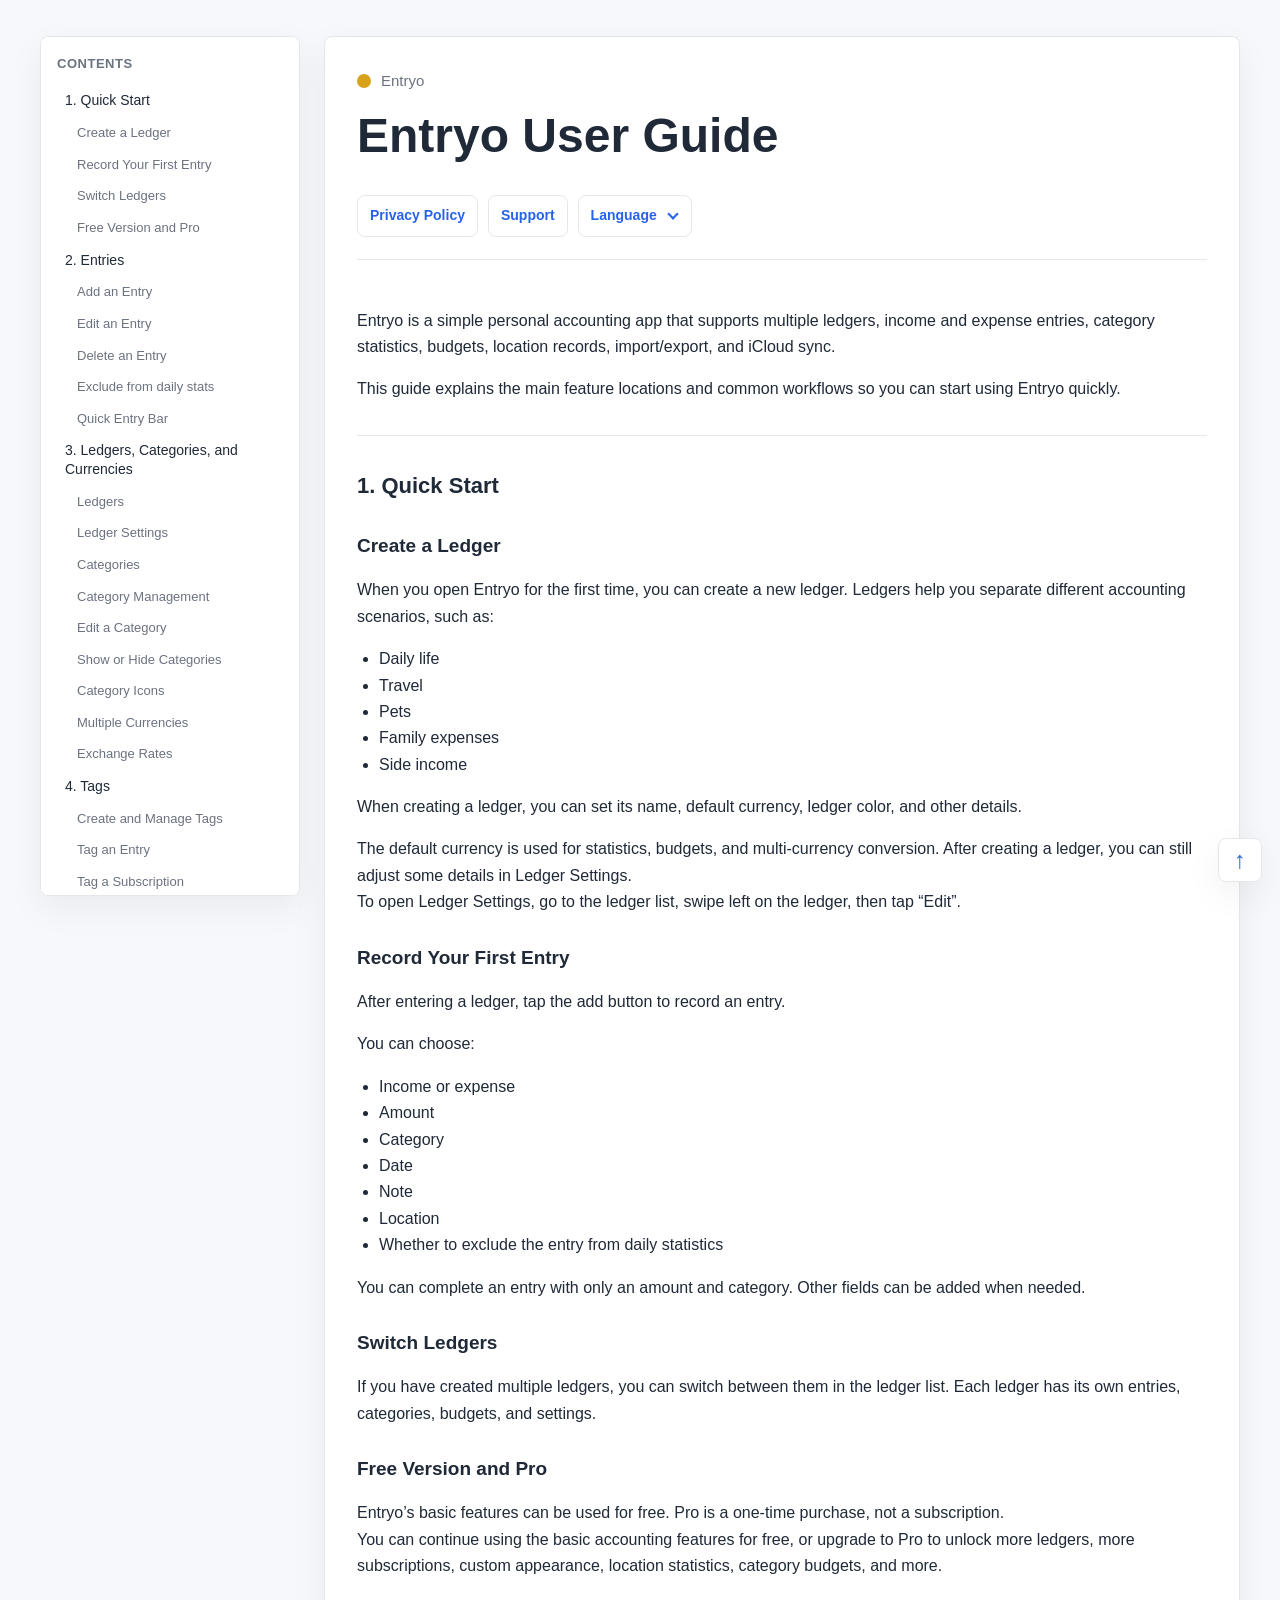
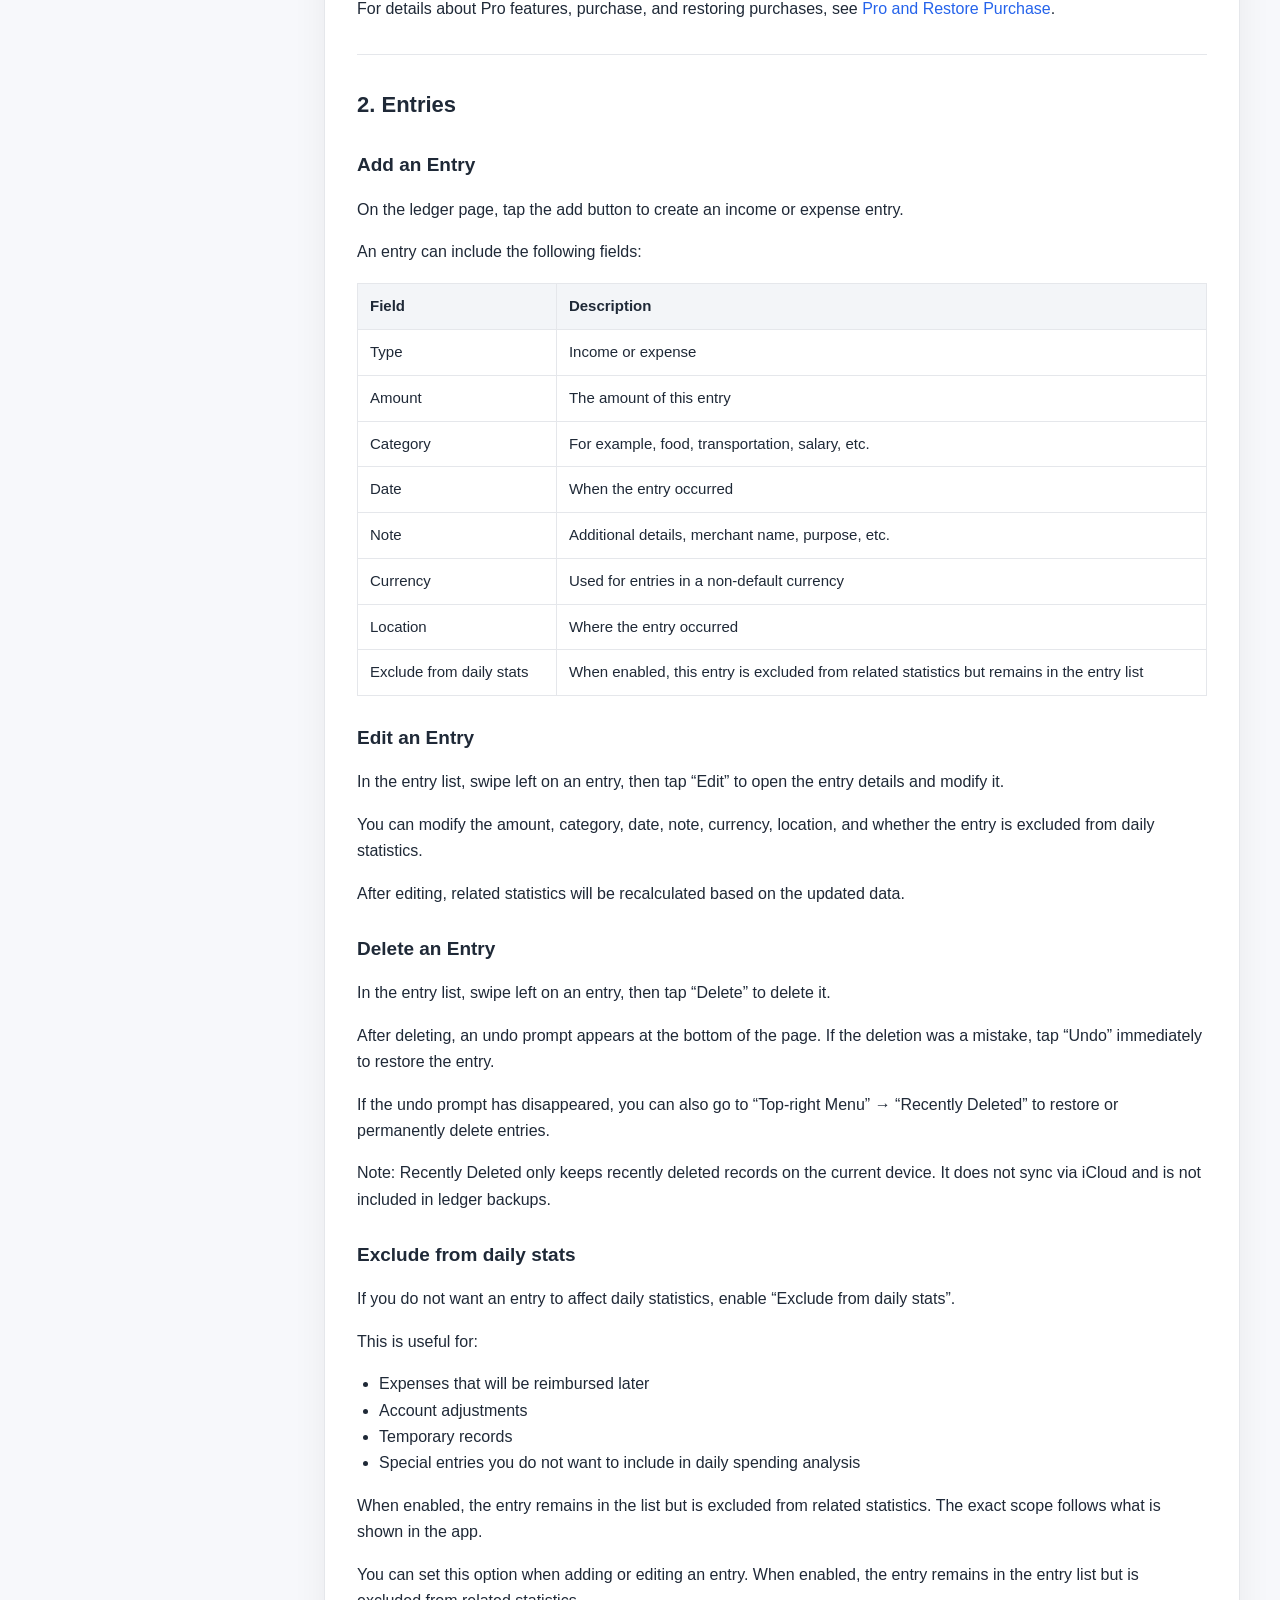
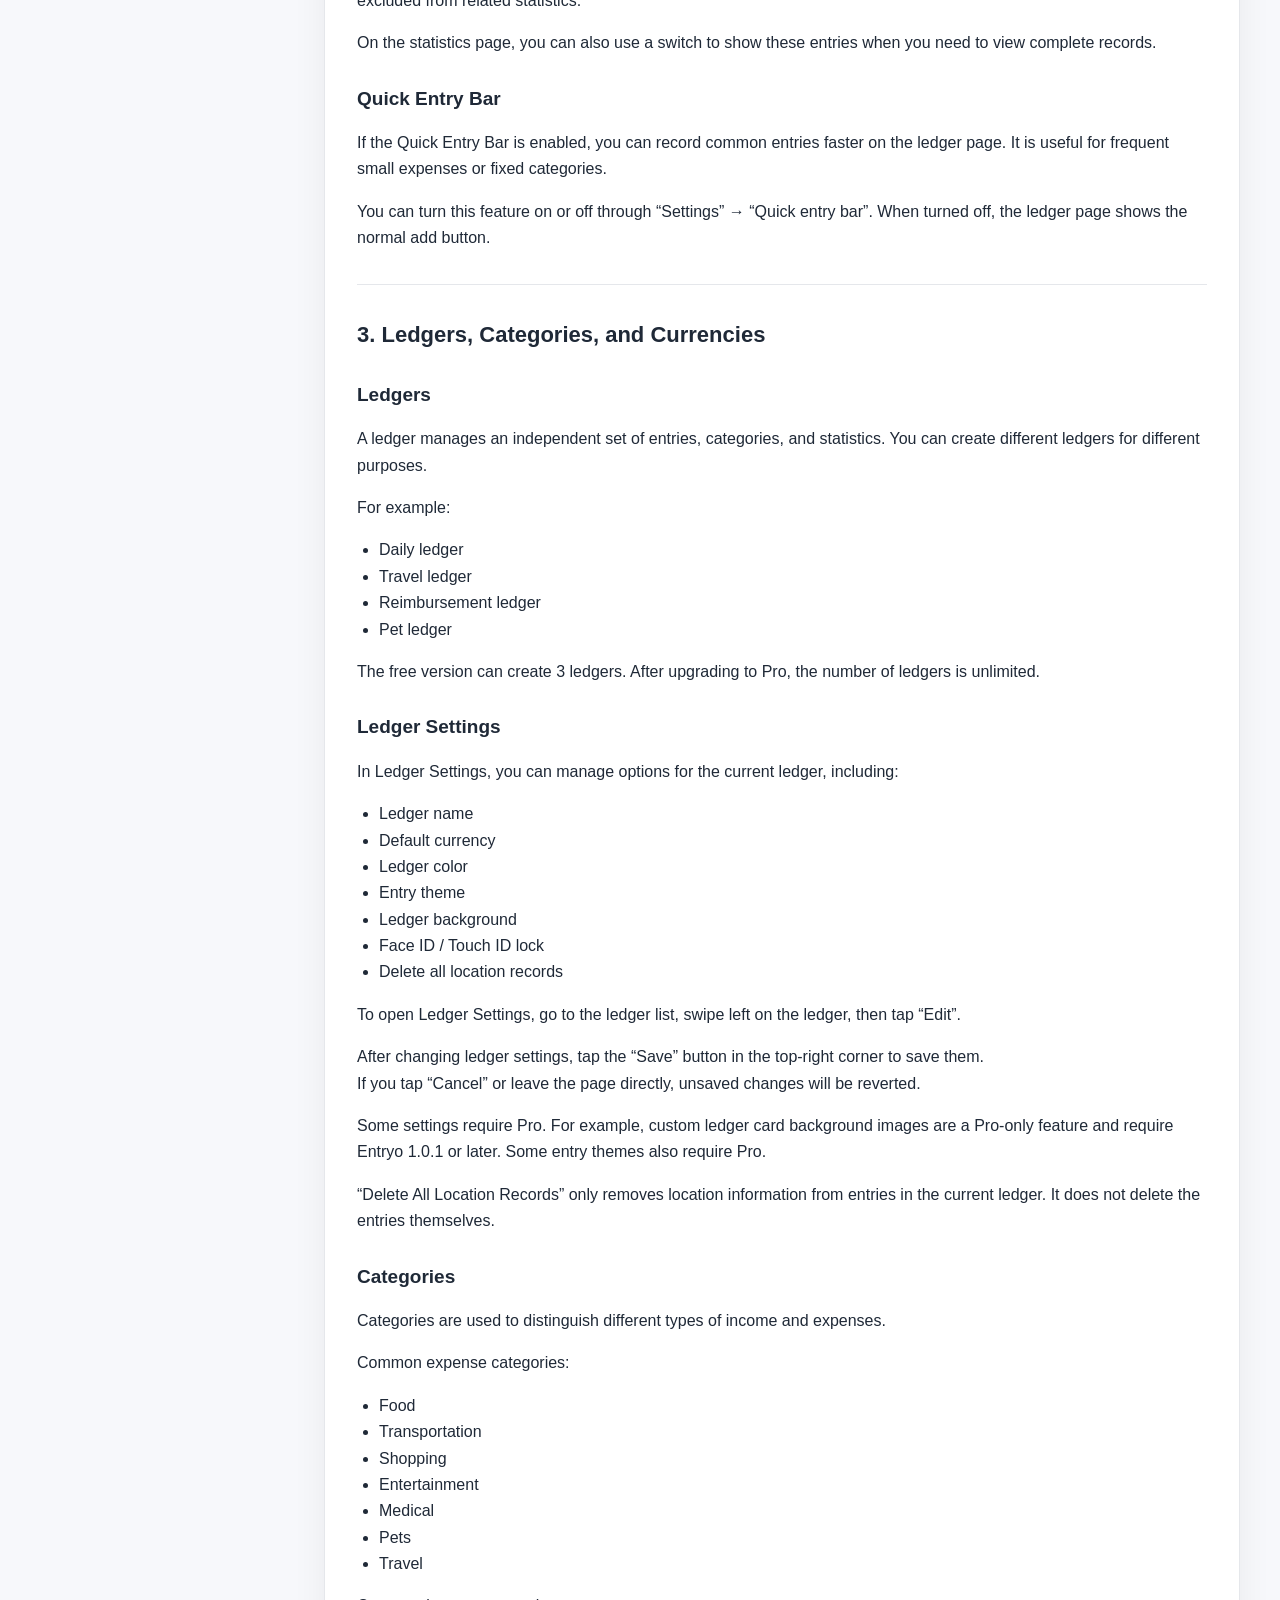
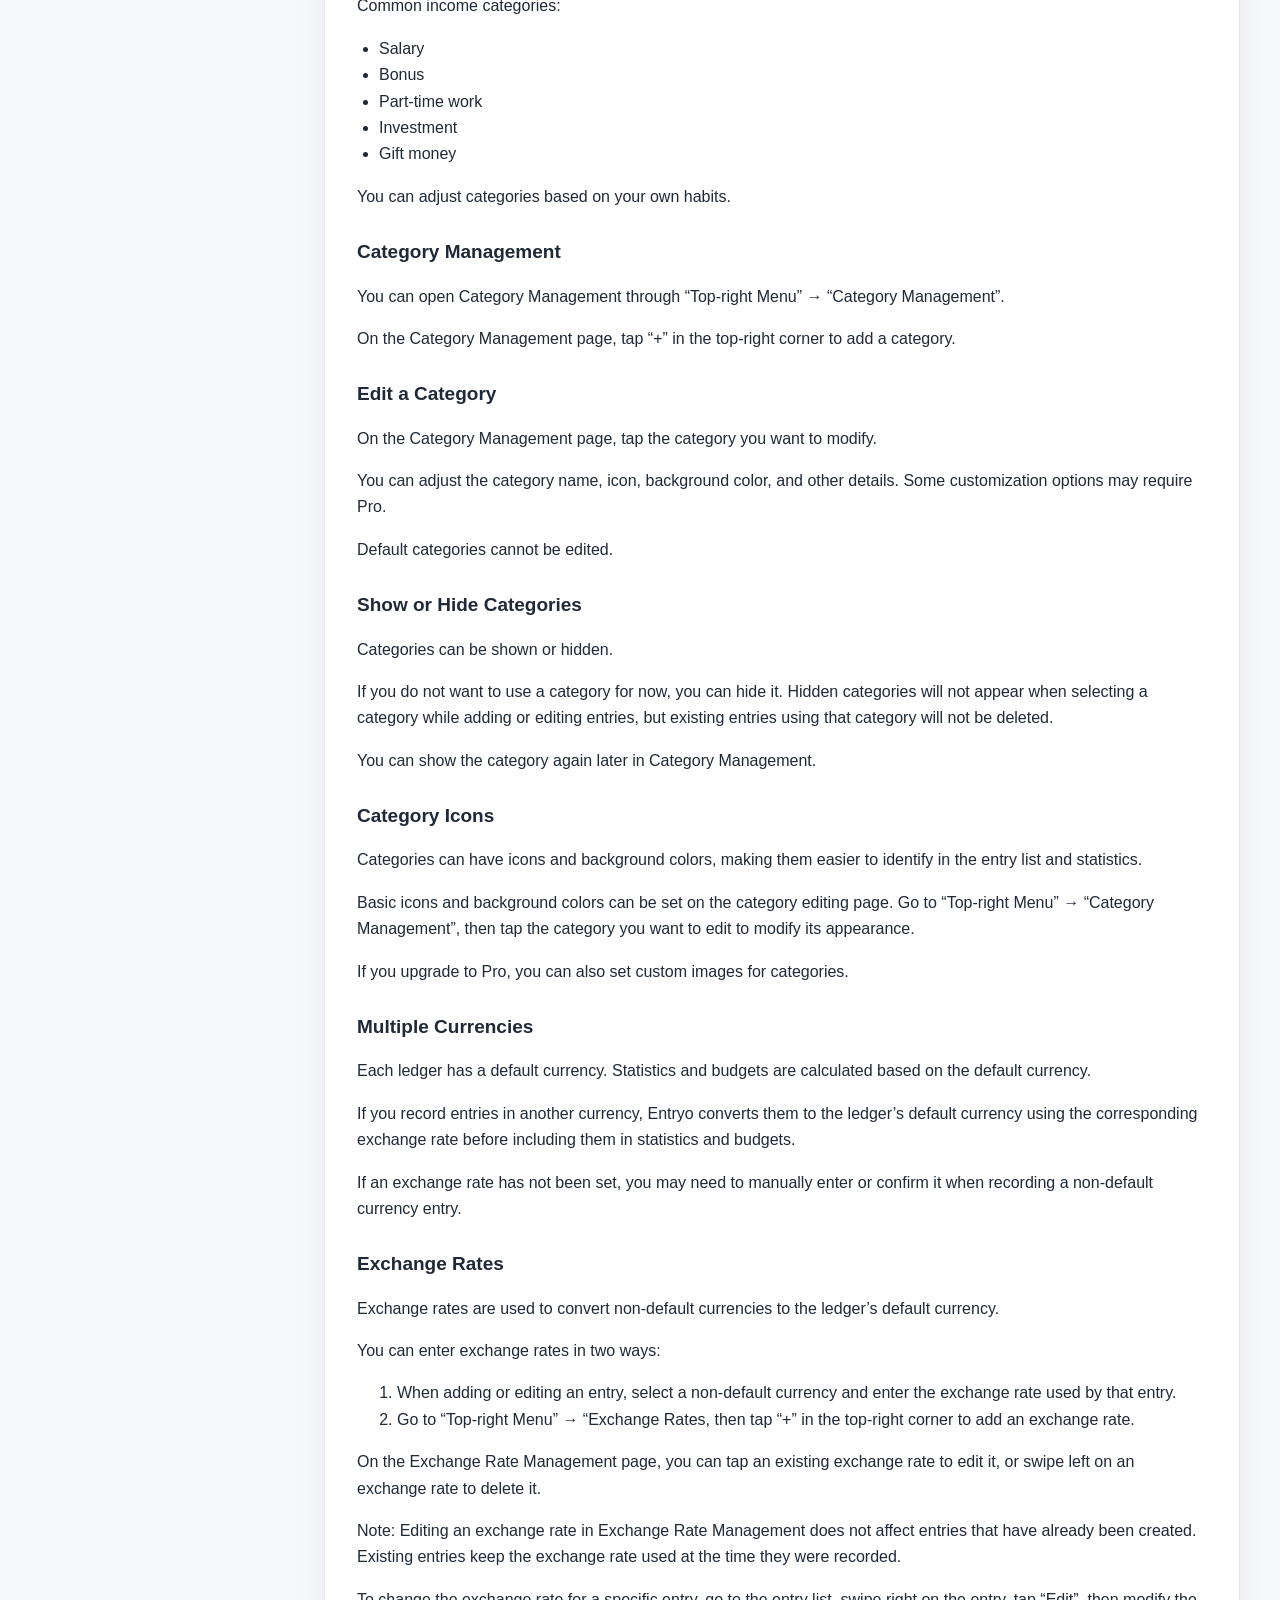
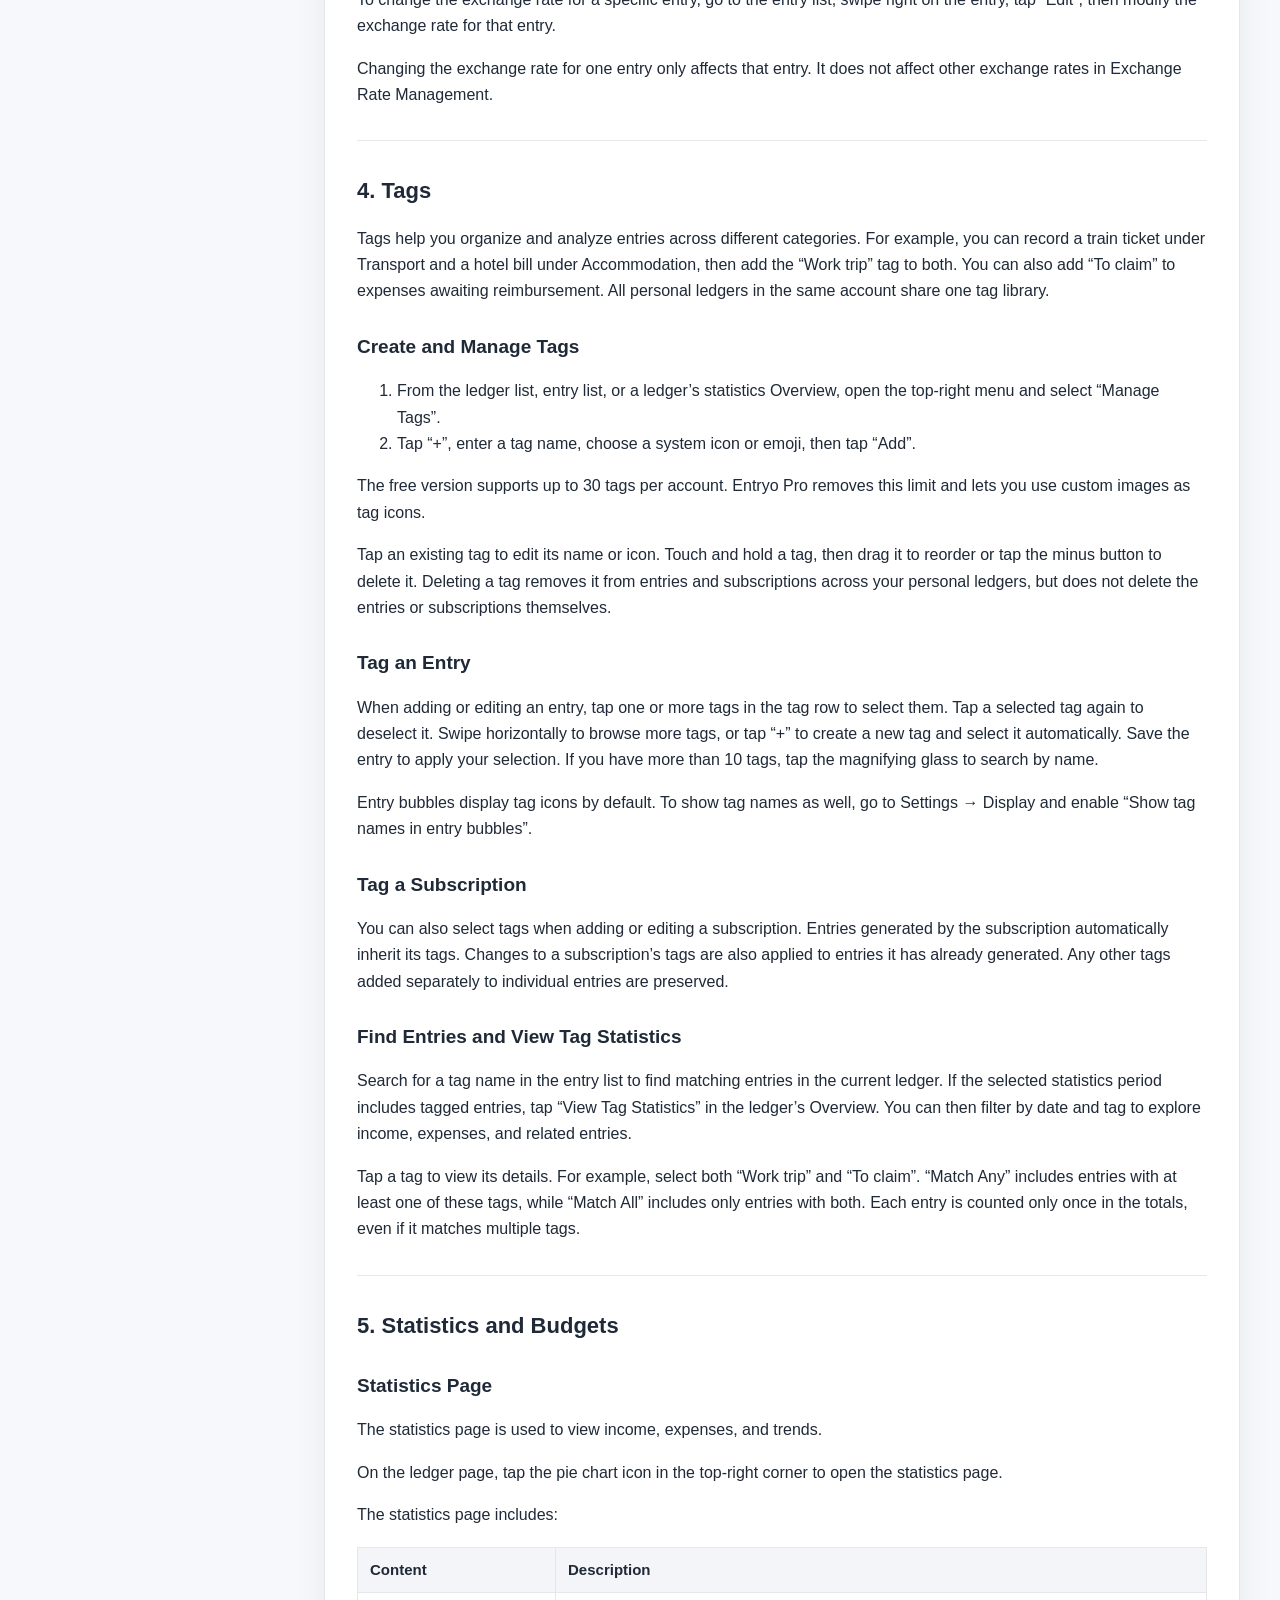
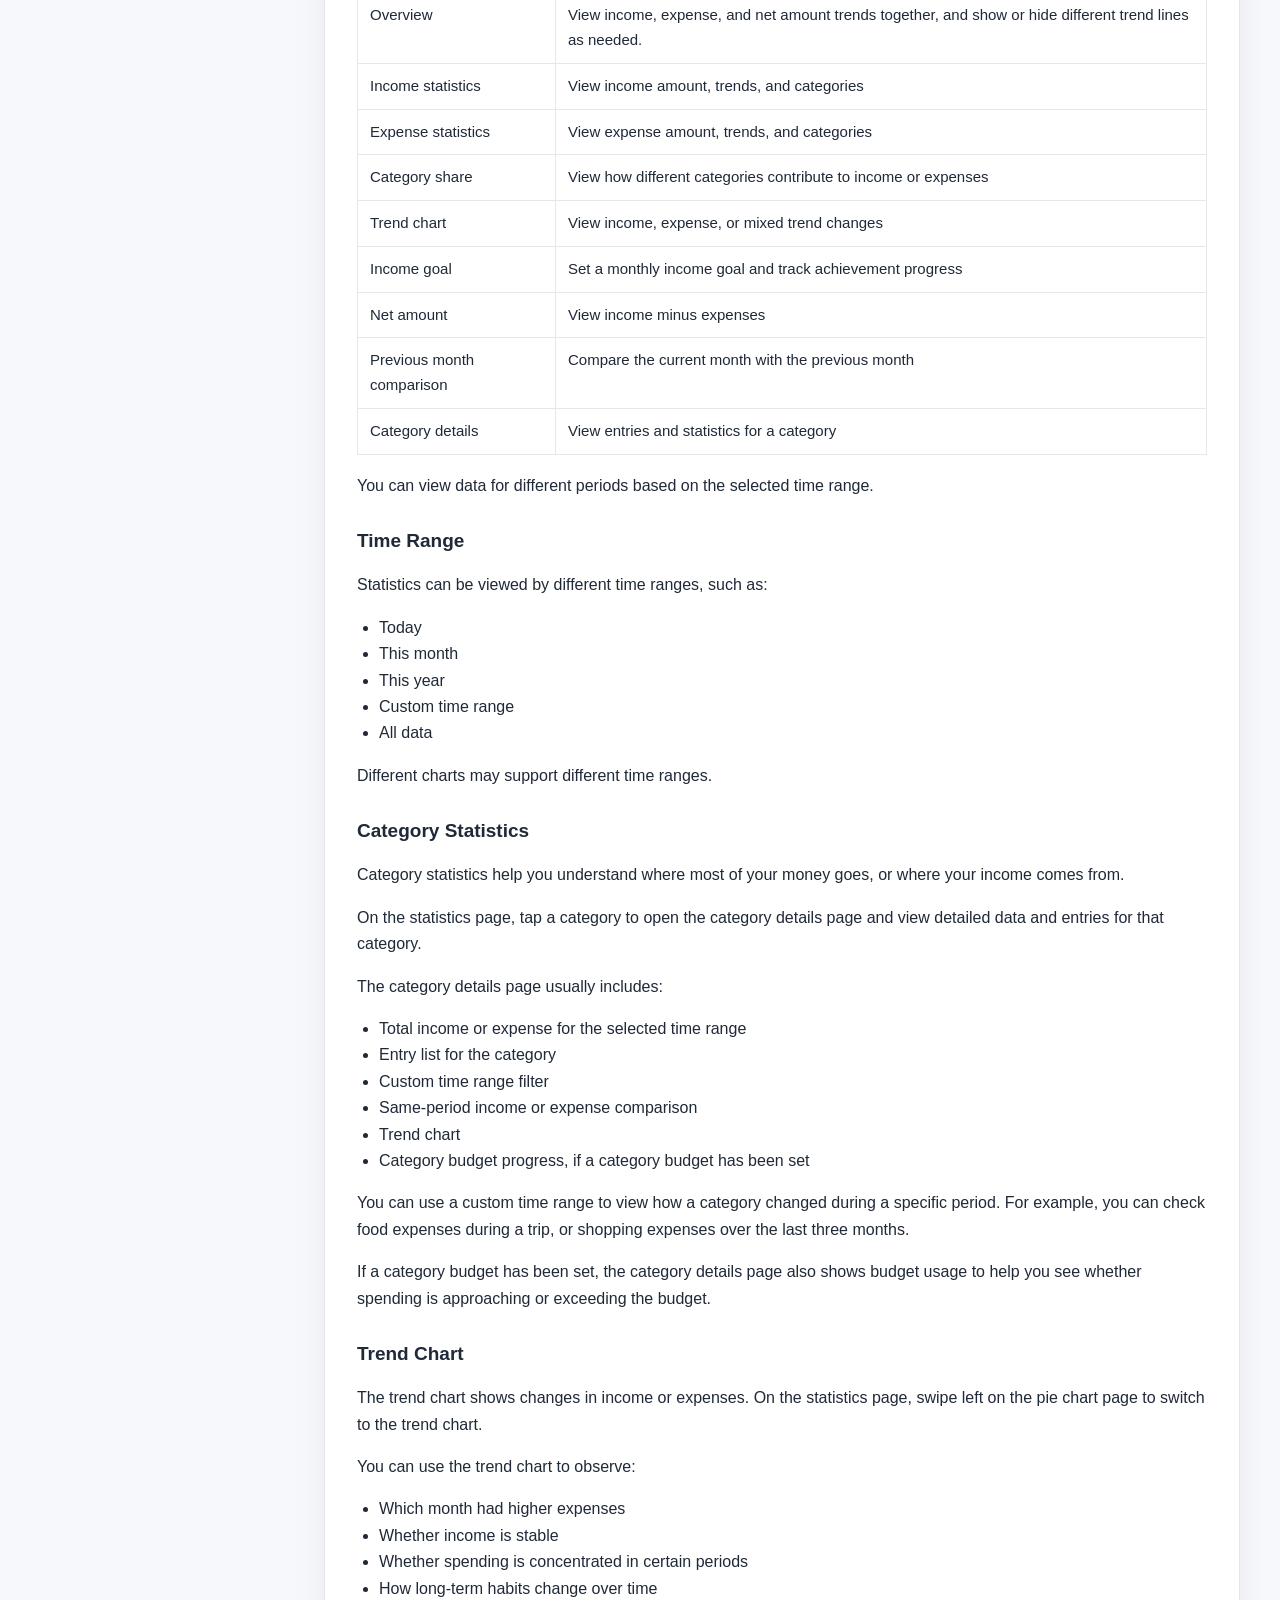
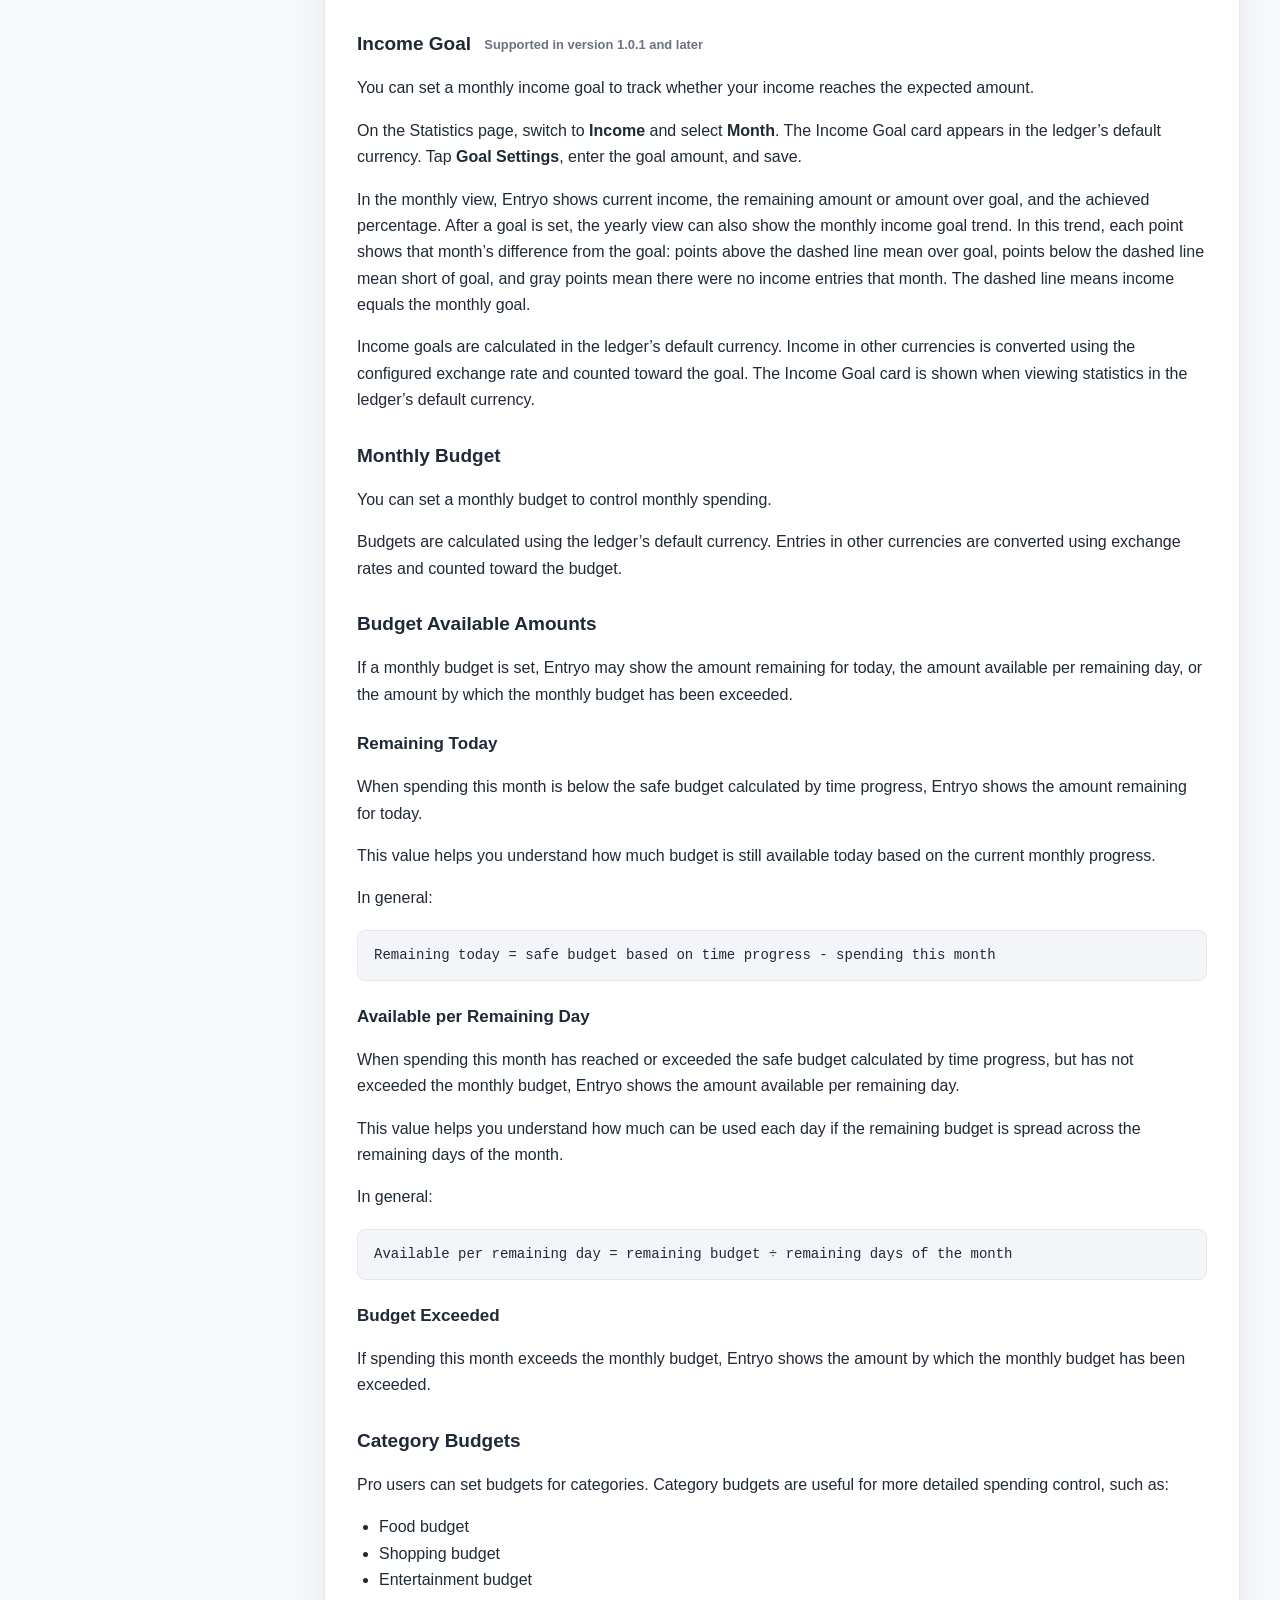
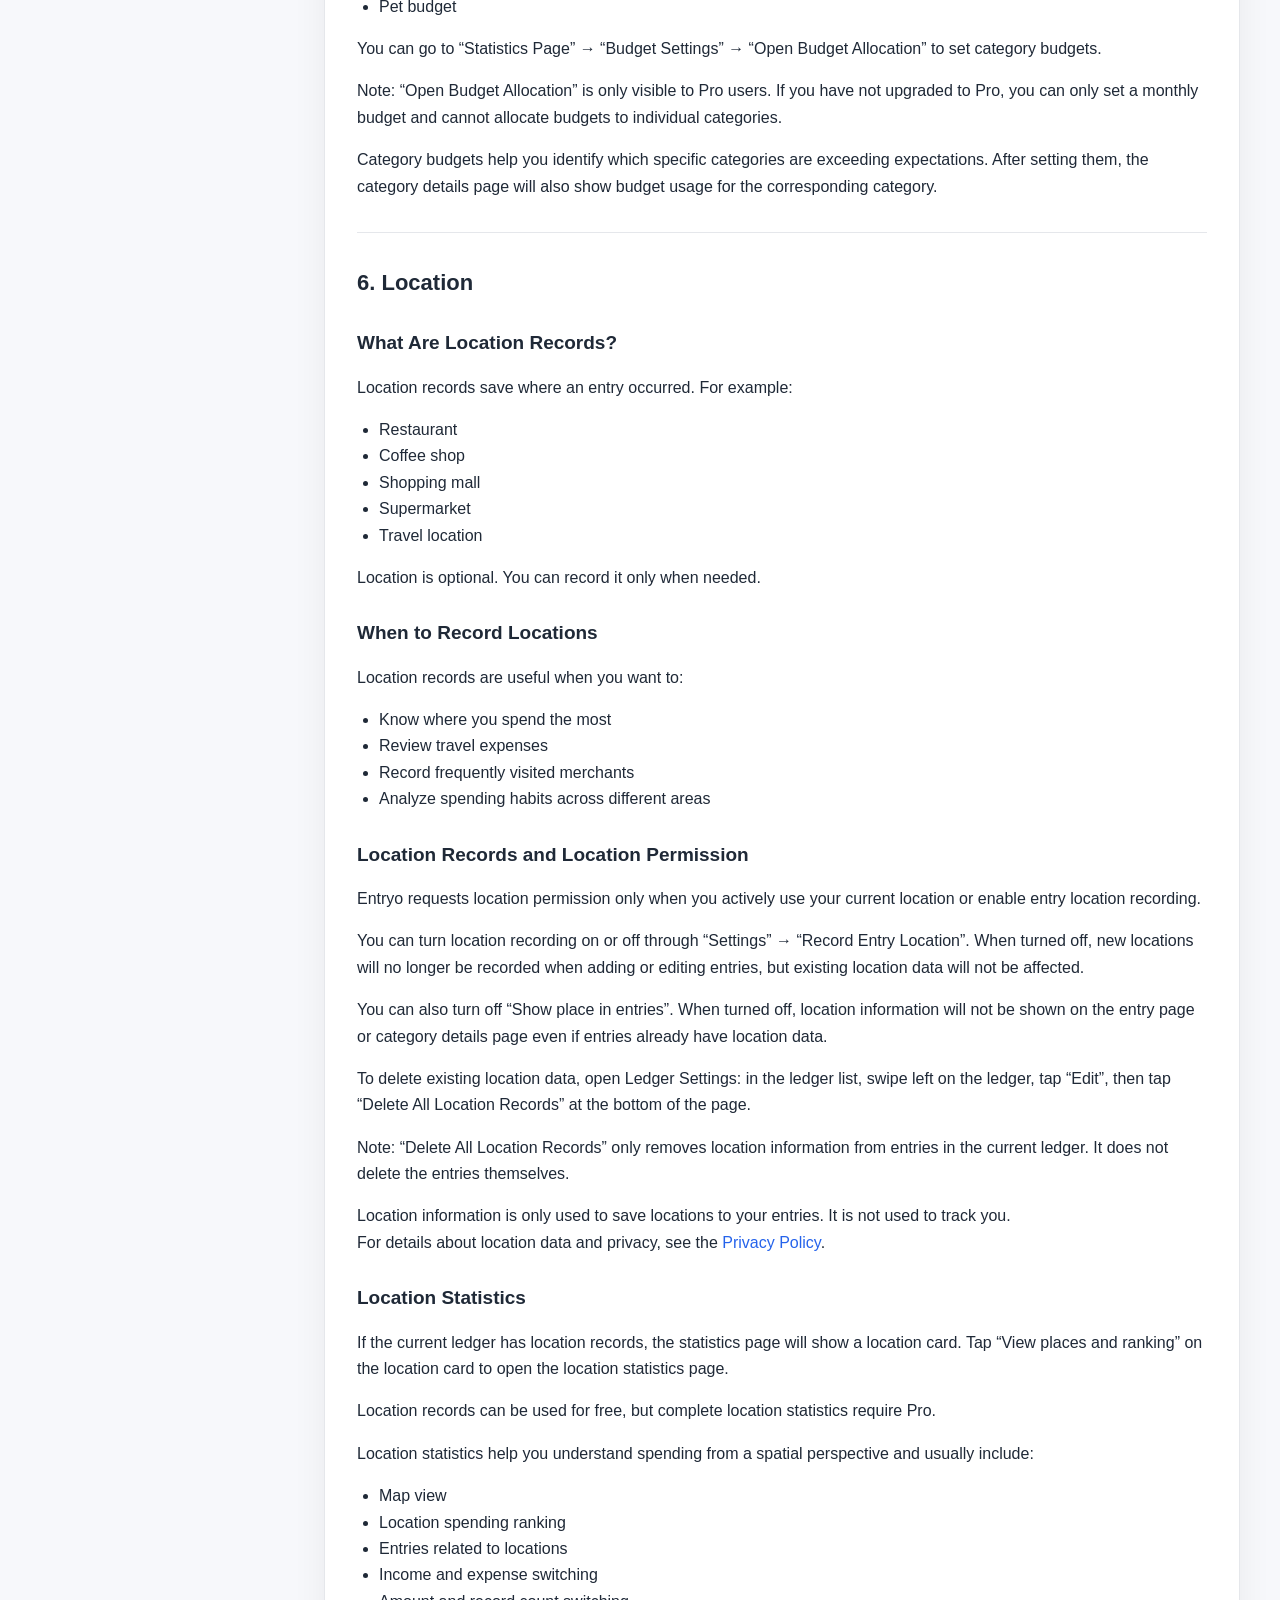
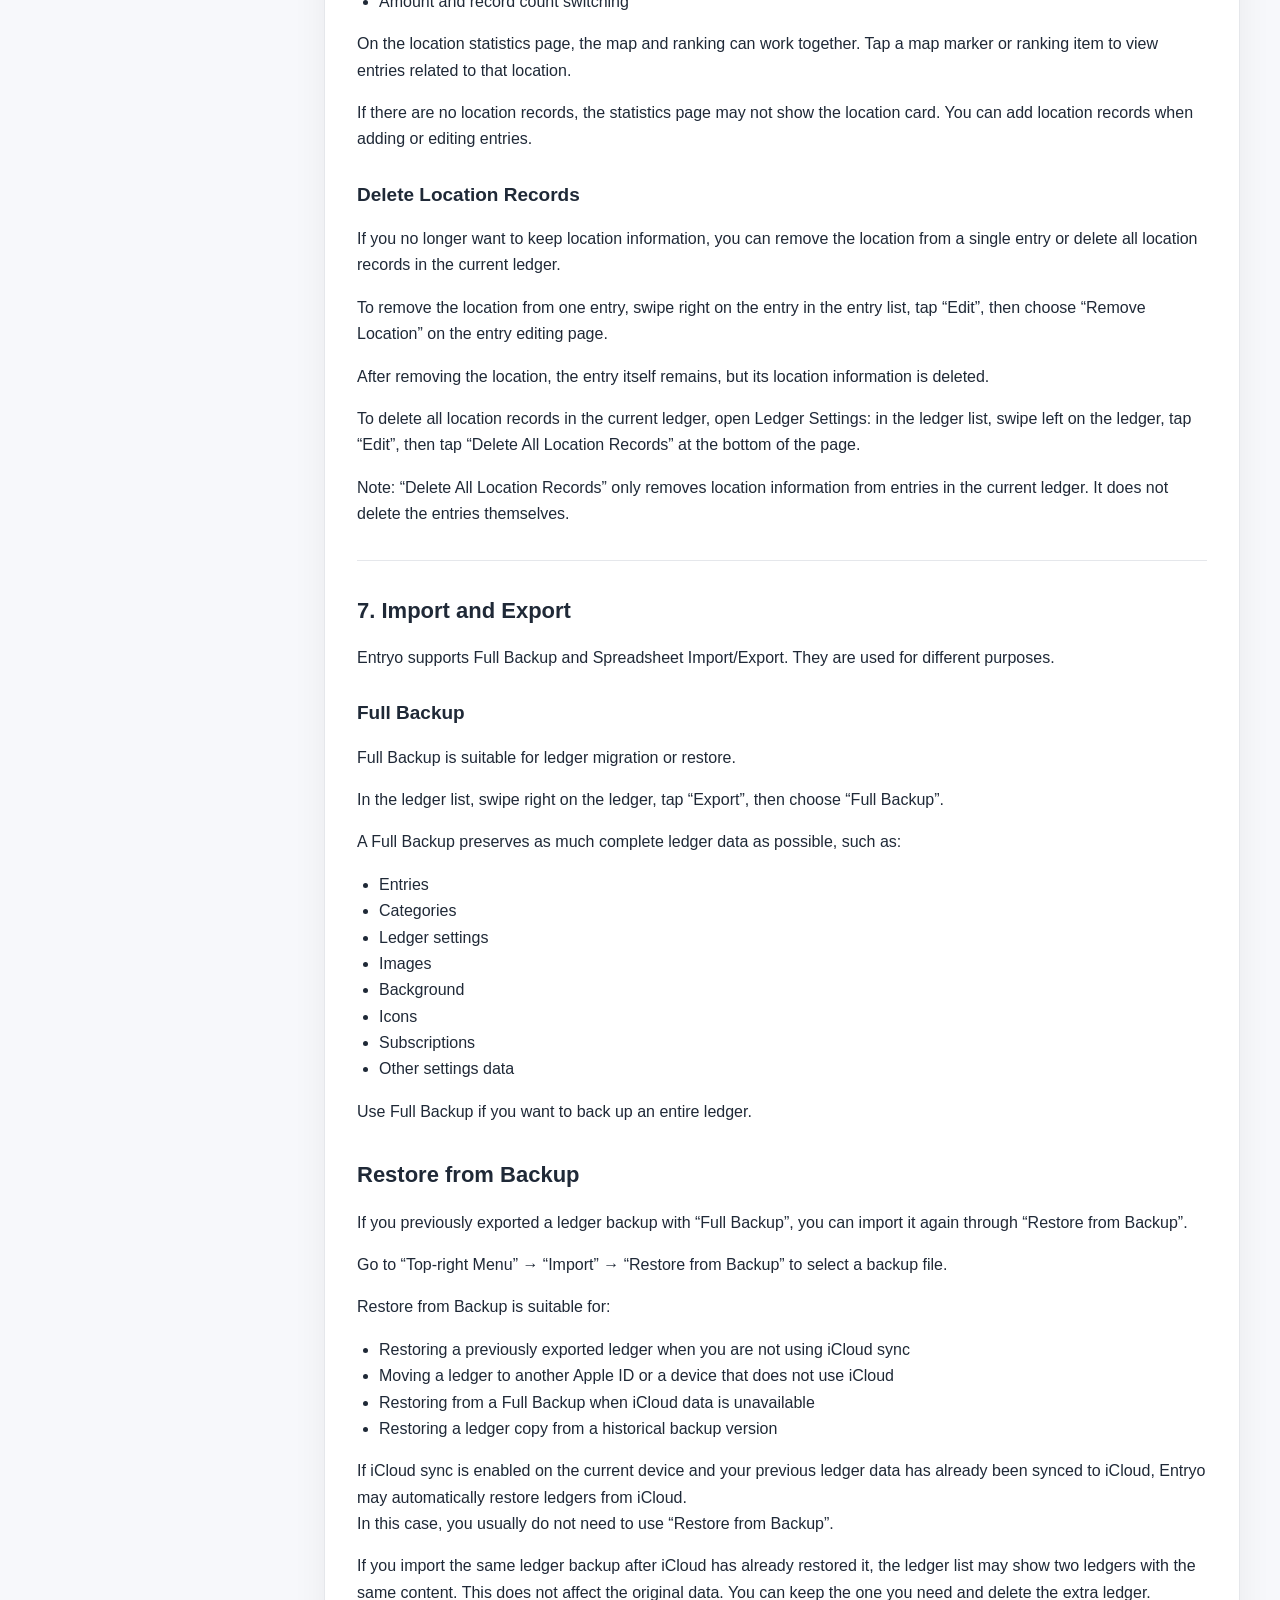
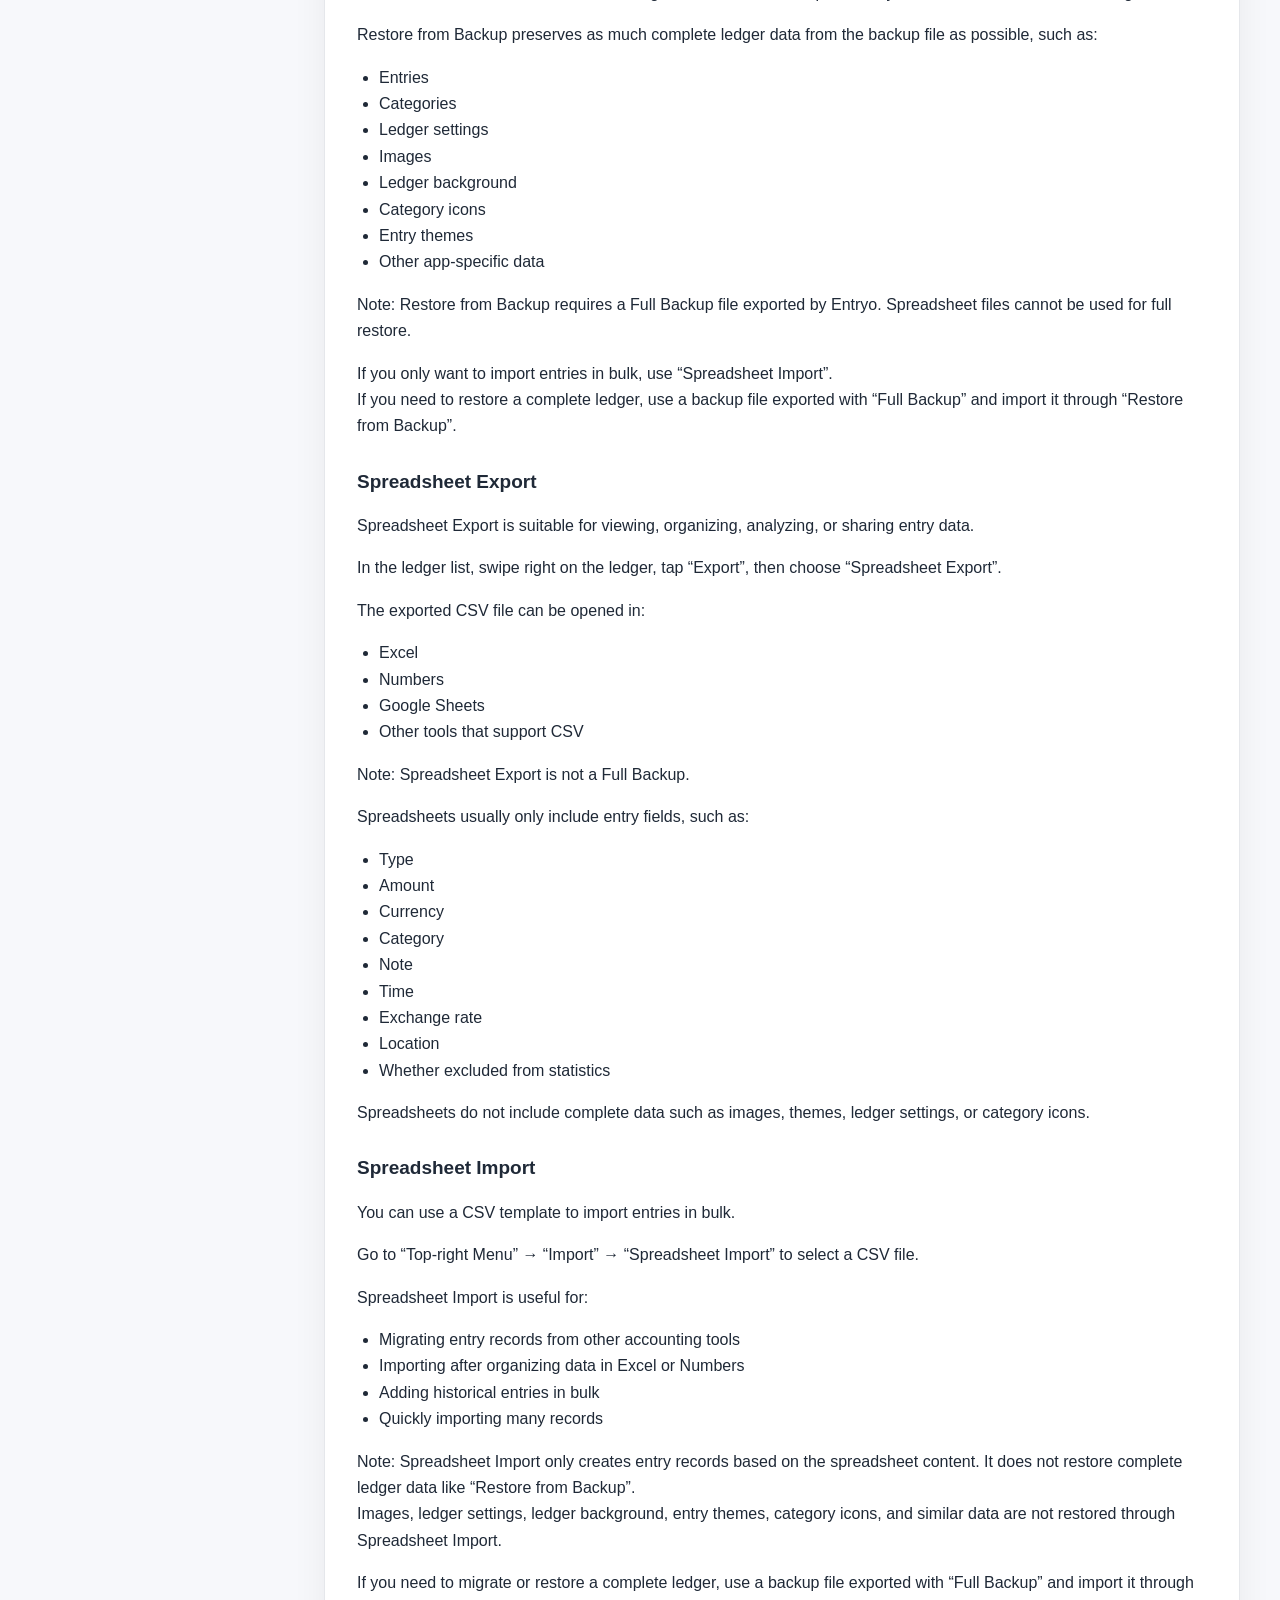
==== commit 11d4b634: "add tag guide by Cumi" ====
--- a/guide/index.html
+++ b/guide/index.html
@@ -33,7 +33,12 @@
     <li class="toc-level-3"><a href="#category-icons">Category Icons</a></li>
     <li class="toc-level-3"><a href="#multiple-currencies">Multiple Currencies</a></li>
     <li class="toc-level-3"><a href="#exchange-rates">Exchange Rates</a></li>
-    <li class="toc-level-2"><a href="#4-statistics-and-budgets">4. Statistics and Budgets</a></li>
+    <li class="toc-level-2"><a href="#4-tags">4. Tags</a></li>
+    <li class="toc-level-3"><a href="#create-and-manage-tags">Create and Manage Tags</a></li>
+    <li class="toc-level-3"><a href="#tag-an-entry">Tag an Entry</a></li>
+    <li class="toc-level-3"><a href="#tag-a-subscription">Tag a Subscription</a></li>
+    <li class="toc-level-3"><a href="#find-entries-and-view-tag-statistics">Find Entries and View Tag Statistics</a></li>
+    <li class="toc-level-2"><a href="#4-statistics-and-budgets">5. Statistics and Budgets</a></li>
     <li class="toc-level-3"><a href="#statistics-page">Statistics Page</a></li>
     <li class="toc-level-3"><a href="#time-range">Time Range</a></li>
     <li class="toc-level-3"><a href="#category-statistics">Category Statistics</a></li>
@@ -42,13 +47,13 @@
     <li class="toc-level-3"><a href="#monthly-budget">Monthly Budget</a></li>
     <li class="toc-level-3"><a href="#available-today">Available Today</a></li>
     <li class="toc-level-3"><a href="#category-budgets">Category Budgets</a></li>
-    <li class="toc-level-2"><a href="#6-location">5. Location</a></li>
+    <li class="toc-level-2"><a href="#6-location">6. Location</a></li>
     <li class="toc-level-3"><a href="#what-are-location-records">What Are Location Records?</a></li>
     <li class="toc-level-3"><a href="#when-to-record-locations">When to Record Locations</a></li>
     <li class="toc-level-3"><a href="#location-records-and-location-permission">Location Records and Location Permission</a></li>
     <li class="toc-level-3"><a href="#location-statistics">Location Statistics</a></li>
     <li class="toc-level-3"><a href="#delete-location-records">Delete Location Records</a></li>
-    <li class="toc-level-2"><a href="#7-import-and-export">6. Import and Export</a></li>
+    <li class="toc-level-2"><a href="#7-import-and-export">7. Import and Export</a></li>
     <li class="toc-level-3"><a href="#full-backup">Full Backup</a></li>
     <li class="toc-level-2"><a href="#restore-from-backup">Restore from Backup</a></li>
     <li class="toc-level-3"><a href="#spreadsheet-export">Spreadsheet Export</a></li>
@@ -56,14 +61,14 @@
     <li class="toc-level-3"><a href="#spreadsheet-template-format">Spreadsheet Template Format</a></li>
     <li class="toc-level-3"><a href="#amount-and-type">Amount and Type</a></li>
     <li class="toc-level-3"><a href="#date-format">Date Format</a></li>
-    <li class="toc-level-2"><a href="#8-icloud-sync">7. iCloud Sync</a></li>
+    <li class="toc-level-2"><a href="#8-icloud-sync">8. iCloud Sync</a></li>
     <li class="toc-level-3"><a href="#what-is-icloud-sync">What Is iCloud Sync?</a></li>
     <li class="toc-level-3"><a href="#sync-may-take-time">Sync May Take Time</a></li>
     <li class="toc-level-3"><a href="#empty-ledger-page">Empty Ledger Page</a></li>
     <li class="toc-level-3"><a href="#before-using-icloud-sync">Before Using iCloud Sync</a></li>
     <li class="toc-level-3"><a href="#recently-deleted-does-not-sync">Recently Deleted Does Not Sync</a></li>
     <li class="toc-level-3"><a href="#when-sync-has-not-updated-for-a-long-time">When Sync Has Not Updated for a Long Time</a></li>
-    <li class="toc-level-2"><a href="#9-pro-and-restore-purchase">8. Pro and Restore Purchase</a></li>
+    <li class="toc-level-2"><a href="#9-pro-and-restore-purchase">9. Pro and Restore Purchase</a></li>
     <li class="toc-level-3"><a href="#what-is-pro">What Is Pro?</a></li>
     <li class="toc-level-3"><a href="#what-does-pro-include">What Does Pro Include?</a></li>
     <li class="toc-level-4"><a href="#unlimited-capacity">Unlimited Capacity</a></li>
@@ -73,8 +78,8 @@
     <li class="toc-level-3"><a href="#purchase-pro">Purchase Pro</a></li>
     <li class="toc-level-3"><a href="#restore-purchase">Restore Purchase</a></li>
     <li class="toc-level-3"><a href="#purchase-failed">Purchase Failed</a></li>
-    <li class="toc-level-2"><a href="#url-scheme-and-shortcuts">9. URL Scheme and Shortcuts</a></li>
-    <li class="toc-level-2"><a href="#11-faq">10. FAQ</a></li>
+    <li class="toc-level-2"><a href="#url-scheme-and-shortcuts">10. URL Scheme and Shortcuts</a></li>
+    <li class="toc-level-2"><a href="#11-faq">11. FAQ</a></li>
     <li class="toc-level-3"><a href="#q1-why-do-i-not-see-my-previous-ledgers-after-installing-the-app-on-a-new-device">Q1: Why do I not see my previous ledgers after installing the app on a new device?</a></li>
     <li class="toc-level-3"><a href="#q2-can-spreadsheet-export-be-used-as-a-full-backup">Q2: Can Spreadsheet Export be used as a Full Backup?</a></li>
     <li class="toc-level-3"><a href="#q3-can-exported-spreadsheet-files-be-imported-again">Q3: Can exported spreadsheet files be imported again?</a></li>
@@ -124,7 +129,12 @@
               <li class="toc-level-3"><a href="#category-icons">Category Icons</a></li>
               <li class="toc-level-3"><a href="#multiple-currencies">Multiple Currencies</a></li>
               <li class="toc-level-3"><a href="#exchange-rates">Exchange Rates</a></li>
-              <li class="toc-level-2"><a href="#4-statistics-and-budgets">4. Statistics and Budgets</a></li>
+              <li class="toc-level-2"><a href="#4-tags">4. Tags</a></li>
+              <li class="toc-level-3"><a href="#create-and-manage-tags">Create and Manage Tags</a></li>
+              <li class="toc-level-3"><a href="#tag-an-entry">Tag an Entry</a></li>
+              <li class="toc-level-3"><a href="#tag-a-subscription">Tag a Subscription</a></li>
+              <li class="toc-level-3"><a href="#find-entries-and-view-tag-statistics">Find Entries and View Tag Statistics</a></li>
+              <li class="toc-level-2"><a href="#4-statistics-and-budgets">5. Statistics and Budgets</a></li>
               <li class="toc-level-3"><a href="#statistics-page">Statistics Page</a></li>
               <li class="toc-level-3"><a href="#time-range">Time Range</a></li>
               <li class="toc-level-3"><a href="#category-statistics">Category Statistics</a></li>
@@ -133,13 +143,13 @@
               <li class="toc-level-3"><a href="#monthly-budget">Monthly Budget</a></li>
               <li class="toc-level-3"><a href="#available-today">Available Today</a></li>
               <li class="toc-level-3"><a href="#category-budgets">Category Budgets</a></li>
-              <li class="toc-level-2"><a href="#6-location">5. Location</a></li>
+              <li class="toc-level-2"><a href="#6-location">6. Location</a></li>
               <li class="toc-level-3"><a href="#what-are-location-records">What Are Location Records?</a></li>
               <li class="toc-level-3"><a href="#when-to-record-locations">When to Record Locations</a></li>
               <li class="toc-level-3"><a href="#location-records-and-location-permission">Location Records and Location Permission</a></li>
               <li class="toc-level-3"><a href="#location-statistics">Location Statistics</a></li>
               <li class="toc-level-3"><a href="#delete-location-records">Delete Location Records</a></li>
-              <li class="toc-level-2"><a href="#7-import-and-export">6. Import and Export</a></li>
+              <li class="toc-level-2"><a href="#7-import-and-export">7. Import and Export</a></li>
               <li class="toc-level-3"><a href="#full-backup">Full Backup</a></li>
               <li class="toc-level-2"><a href="#restore-from-backup">Restore from Backup</a></li>
               <li class="toc-level-3"><a href="#spreadsheet-export">Spreadsheet Export</a></li>
@@ -147,14 +157,14 @@
               <li class="toc-level-3"><a href="#spreadsheet-template-format">Spreadsheet Template Format</a></li>
               <li class="toc-level-3"><a href="#amount-and-type">Amount and Type</a></li>
               <li class="toc-level-3"><a href="#date-format">Date Format</a></li>
-              <li class="toc-level-2"><a href="#8-icloud-sync">7. iCloud Sync</a></li>
+              <li class="toc-level-2"><a href="#8-icloud-sync">8. iCloud Sync</a></li>
               <li class="toc-level-3"><a href="#what-is-icloud-sync">What Is iCloud Sync?</a></li>
               <li class="toc-level-3"><a href="#sync-may-take-time">Sync May Take Time</a></li>
               <li class="toc-level-3"><a href="#empty-ledger-page">Empty Ledger Page</a></li>
               <li class="toc-level-3"><a href="#before-using-icloud-sync">Before Using iCloud Sync</a></li>
               <li class="toc-level-3"><a href="#recently-deleted-does-not-sync">Recently Deleted Does Not Sync</a></li>
               <li class="toc-level-3"><a href="#when-sync-has-not-updated-for-a-long-time">When Sync Has Not Updated for a Long Time</a></li>
-              <li class="toc-level-2"><a href="#9-pro-and-restore-purchase">8. Pro and Restore Purchase</a></li>
+              <li class="toc-level-2"><a href="#9-pro-and-restore-purchase">9. Pro and Restore Purchase</a></li>
               <li class="toc-level-3"><a href="#what-is-pro">What Is Pro?</a></li>
               <li class="toc-level-3"><a href="#what-does-pro-include">What Does Pro Include?</a></li>
               <li class="toc-level-4"><a href="#unlimited-capacity">Unlimited Capacity</a></li>
@@ -164,8 +174,8 @@
               <li class="toc-level-3"><a href="#purchase-pro">Purchase Pro</a></li>
               <li class="toc-level-3"><a href="#restore-purchase">Restore Purchase</a></li>
               <li class="toc-level-3"><a href="#purchase-failed">Purchase Failed</a></li>
-              <li class="toc-level-2"><a href="#url-scheme-and-shortcuts">9. URL Scheme and Shortcuts</a></li>
-              <li class="toc-level-2"><a href="#11-faq">10. FAQ</a></li>
+              <li class="toc-level-2"><a href="#url-scheme-and-shortcuts">10. URL Scheme and Shortcuts</a></li>
+              <li class="toc-level-2"><a href="#11-faq">11. FAQ</a></li>
               <li class="toc-level-3"><a href="#q1-why-do-i-not-see-my-previous-ledgers-after-installing-the-app-on-a-new-device">Q1: Why do I not see my previous ledgers after installing the app on a new device?</a></li>
               <li class="toc-level-3"><a href="#q2-can-spreadsheet-export-be-used-as-a-full-backup">Q2: Can Spreadsheet Export be used as a Full Backup?</a></li>
               <li class="toc-level-3"><a href="#q3-can-exported-spreadsheet-files-be-imported-again">Q3: Can exported spreadsheet files be imported again?</a></li>
@@ -351,7 +361,25 @@
 <p>To change the exchange rate for a specific entry, go to the entry list, swipe right on the entry, tap “Edit”, then modify the exchange rate for that entry.</p>
 <p>Changing the exchange rate for one entry only affects that entry. It does not affect other exchange rates in Exchange Rate Management.</p>
 <hr>
-<h2 id="4-statistics-and-budgets">4. Statistics and Budgets</h2>
+<h2 id="4-tags">4. Tags</h2>
+<p>Tags help you organize and analyze entries across different categories. For example, you can record a train ticket under Transport and a hotel bill under Accommodation, then add the “Work trip” tag to both. You can also add “To claim” to expenses awaiting reimbursement. All personal ledgers in the same account share one tag library.</p>
+<h3 id="create-and-manage-tags">Create and Manage Tags</h3>
+<ol>
+<li>From the ledger list, entry list, or a ledger’s statistics Overview, open the top-right menu and select “Manage Tags”.</li>
+<li>Tap “+”, enter a tag name, choose a system icon or emoji, then tap “Add”.</li>
+</ol>
+<p>The free version supports up to 30 tags per account. Entryo Pro removes this limit and lets you use custom images as tag icons.</p>
+<p>Tap an existing tag to edit its name or icon. Touch and hold a tag, then drag it to reorder or tap the minus button to delete it. Deleting a tag removes it from entries and subscriptions across your personal ledgers, but does not delete the entries or subscriptions themselves.</p>
+<h3 id="tag-an-entry">Tag an Entry</h3>
+<p>When adding or editing an entry, tap one or more tags in the tag row to select them. Tap a selected tag again to deselect it. Swipe horizontally to browse more tags, or tap “+” to create a new tag and select it automatically. Save the entry to apply your selection. If you have more than 10 tags, tap the magnifying glass to search by name.</p>
+<p>Entry bubbles display tag icons by default. To show tag names as well, go to Settings → Display and enable “Show tag names in entry bubbles”.</p>
+<h3 id="tag-a-subscription">Tag a Subscription</h3>
+<p>You can also select tags when adding or editing a subscription. Entries generated by the subscription automatically inherit its tags. Changes to a subscription’s tags are also applied to entries it has already generated. Any other tags added separately to individual entries are preserved.</p>
+<h3 id="find-entries-and-view-tag-statistics">Find Entries and View Tag Statistics</h3>
+<p>Search for a tag name in the entry list to find matching entries in the current ledger. If the selected statistics period includes tagged entries, tap “View Tag Statistics” in the ledger’s Overview. You can then filter by date and tag to explore income, expenses, and related entries.</p>
+<p>Tap a tag to view its details. For example, select both “Work trip” and “To claim”. “Match Any” includes entries with at least one of these tags, while “Match All” includes only entries with both. Each entry is counted only once in the totals, even if it matches multiple tags.</p>
+<hr>
+<h2 id="4-statistics-and-budgets">5. Statistics and Budgets</h2>
 <h3 id="statistics-page">Statistics Page</h3>
 <p>The statistics page is used to view income, expenses, and trends.</p>
 <p>On the ledger page, tap the pie chart icon in the top-right corner to open the statistics page.</p>
@@ -435,7 +463,7 @@
 <p>Note: “Open Budget Allocation” is only visible to Pro users. If you have not upgraded to Pro, you can only set a monthly budget and cannot allocate budgets to individual categories.</p>
 <p>Category budgets help you identify which specific categories are exceeding expectations. After setting them, the category details page will also show budget usage for the corresponding category.</p>
 <hr>
-<h2 id="6-location">5. Location</h2>
+<h2 id="6-location">6. Location</h2>
 <h3 id="what-are-location-records">What Are Location Records?</h3>
 <p>Location records save where an entry occurred. For example:</p>
 <ul>
@@ -481,7 +509,7 @@
 <p>To delete all location records in the current ledger, open Ledger Settings: in the ledger list, swipe left on the ledger, tap “Edit”, then tap “Delete All Location Records” at the bottom of the page.</p>
 <p>Note: “Delete All Location Records” only removes location information from entries in the current ledger. It does not delete the entries themselves.</p>
 <hr>
-<h2 id="7-import-and-export">6. Import and Export</h2>
+<h2 id="7-import-and-export">7. Import and Export</h2>
 <p>Entryo supports Full Backup and Spreadsheet Import/Export. They are used for different purposes.</p>
 <h3 id="full-backup">Full Backup</h3>
 <p>Full Backup is suitable for ledger migration or restore.</p>
@@ -578,7 +606,7 @@
 <pre><code>2026-06-08 14:30:00</code></pre>
 <p>Import may support several common date formats, but to avoid parsing errors, use the format shown in the template whenever possible.</p>
 <hr>
-<h2 id="8-icloud-sync">7. iCloud Sync</h2>
+<h2 id="8-icloud-sync">8. iCloud Sync</h2>
 <h3 id="what-is-icloud-sync">What Is iCloud Sync?</h3>
 <p>If you enable iCloud, devices under the same iCloud account can sync ledger data. In general, these devices need to be signed in with the same Apple ID.</p>
 <p>For example, you can record an entry on your iPhone and view it on an iPad signed in with the same Apple ID.</p>
@@ -625,7 +653,7 @@
 <p>Note: If iCloud later syncs the same ledger back, the ledger list may show two ledgers with the same content. This does not affect the original data. You can keep the one you need and delete the extra ledger.</p>
 <p>Avoid repeatedly uninstalling and reinstalling the app. Uninstalling the app may clear local data, and syncing iCloud data back may also take time.</p>
 <hr>
-<h2 id="9-pro-and-restore-purchase">8. Pro and Restore Purchase</h2>
+<h2 id="9-pro-and-restore-purchase">9. Pro and Restore Purchase</h2>
 <h3 id="what-is-pro">What Is Pro?</h3>
 <p>Pro unlocks the complete Entryo feature set. Pro is a one-time purchase, not a subscription.</p>
 <p>After purchase, Pro permanently unlocks the corresponding features, including more ledgers and subscriptions, custom appearance, location statistics, category budgets, and more. Purchases are handled by Apple. Entryo does not receive your payment card information.</p>
@@ -690,7 +718,7 @@
 </ul>
 <p>If the error persists, contact support through “Settings” → “Report an Issue”. When reporting, include the error code, screenshots, device model, iOS version, and app version to help with troubleshooting.</p>
 <hr>
-<h2 id="url-scheme-and-shortcuts">9. URL Scheme and Shortcuts <span class="heading-note">Supported in version 1.0.1 and later</span></h2>
+<h2 id="url-scheme-and-shortcuts">10. URL Scheme and Shortcuts <span class="heading-note">Supported in version 1.0.1 and later</span></h2>
 <p>Entryo can open the add-entry page with the <code>entryo://</code> URL scheme. You can use it from iOS Shortcuts, a QR code, or another app to open Entryo with entry information already filled in.</p>
 <p>The URL opens the add-entry page and pre-fills available fields. You still need to review and save the entry in Entryo.</p>
 <h3 id="url-scheme-format">URL format</h3>
@@ -718,7 +746,7 @@
 <li>Add the <strong>Open URL</strong> action after it.</li>
 <li>Run the shortcut. iOS will open Entryo and show the pre-filled add-entry page.</li>
 </ol>
-<h2 id="11-faq">10. FAQ</h2>
+<h2 id="11-faq">11. FAQ</h2>
 <h3 id="q1-why-do-i-not-see-my-previous-ledgers-after-installing-the-app-on-a-new-device">Q1: Why do I not see my previous ledgers after installing the app on a new device?</h3>
 <p>ICloud sync may not have finished yet, or there may be no synced data under the current Apple ID.</p>
 <p>Please check:</p>
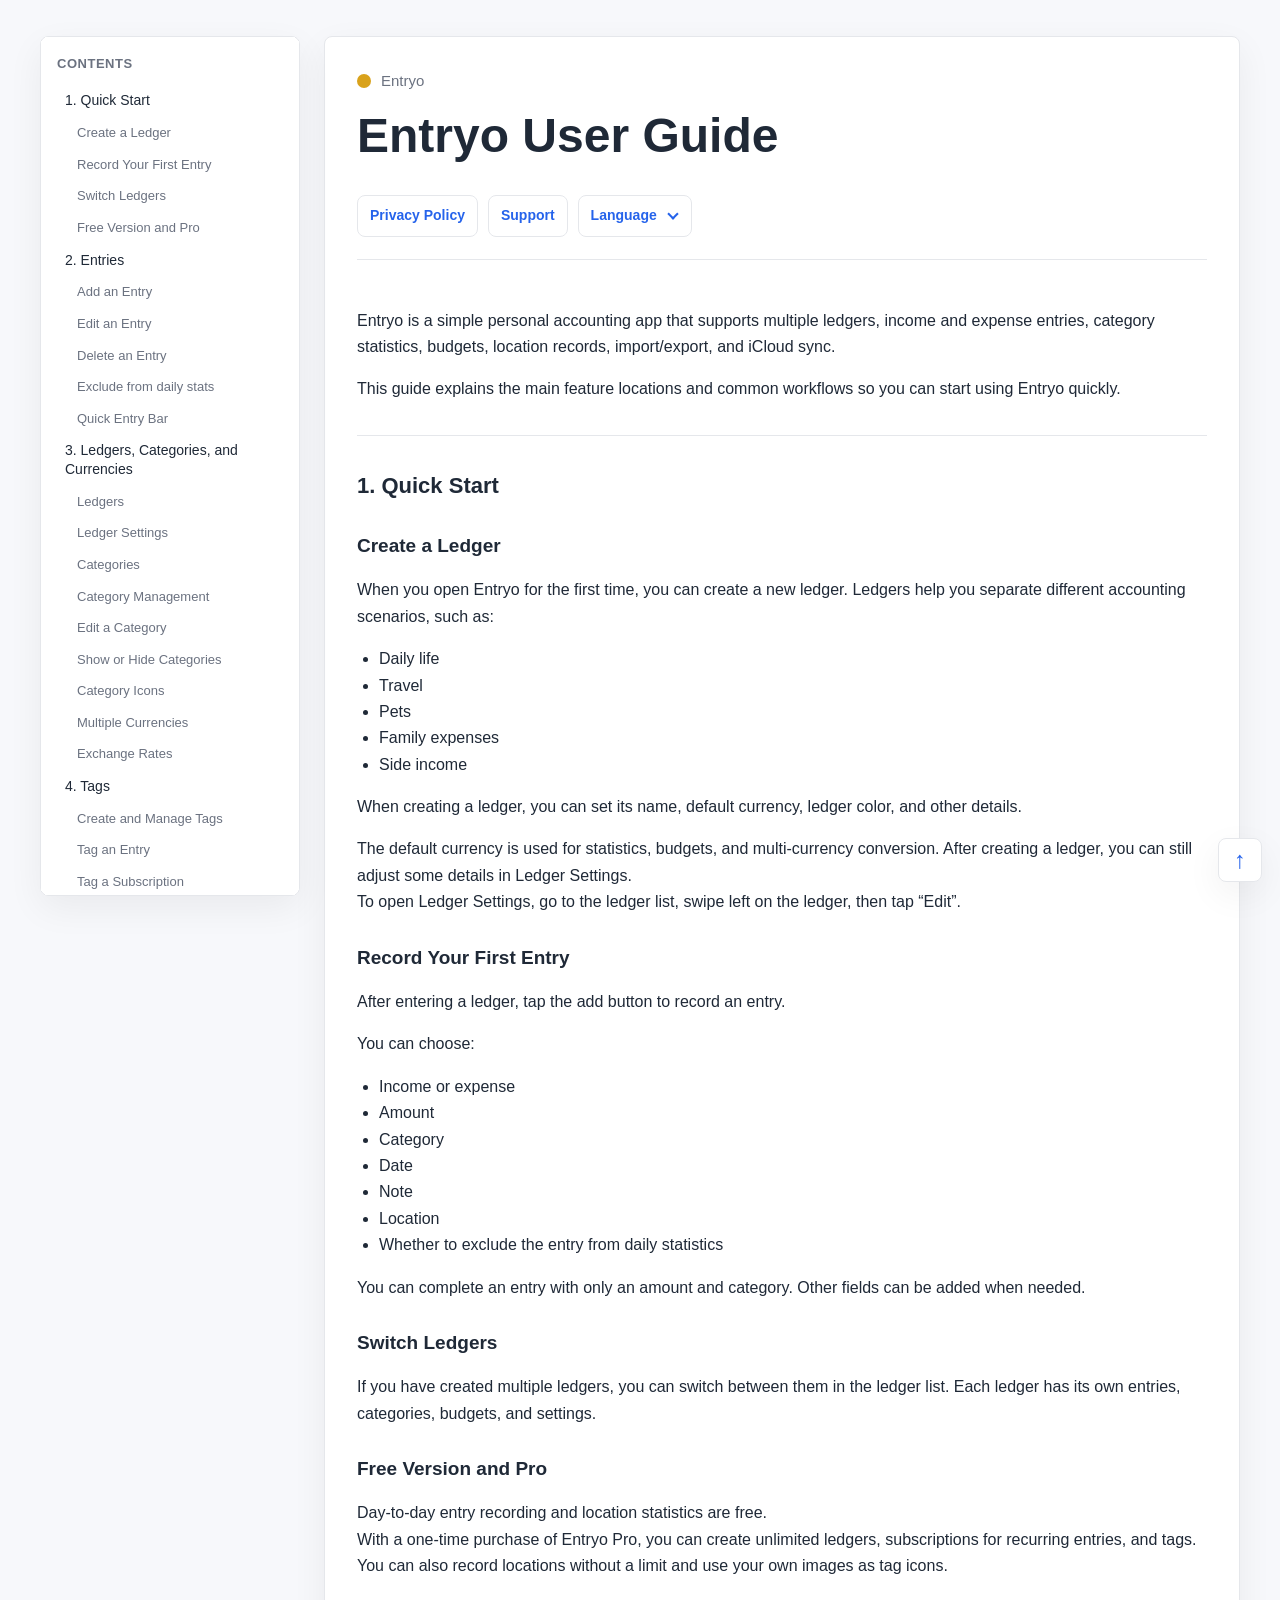
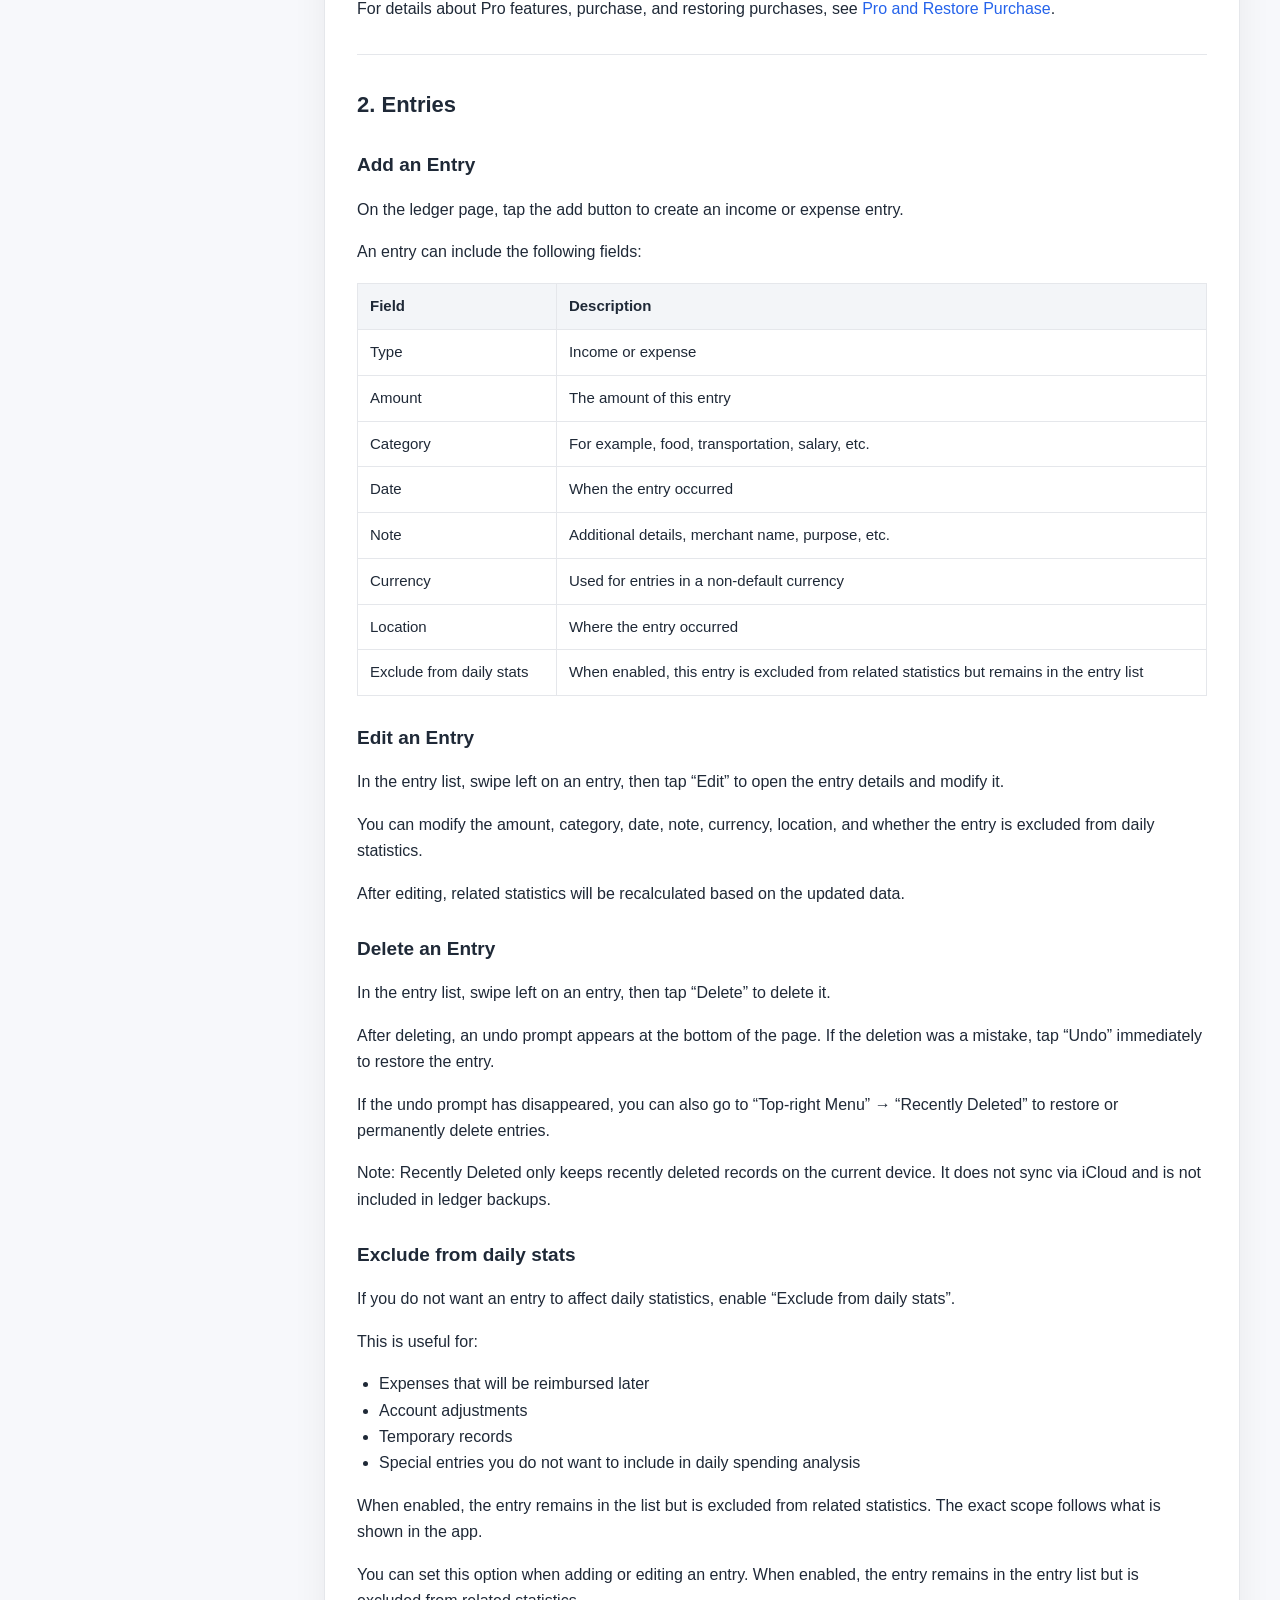
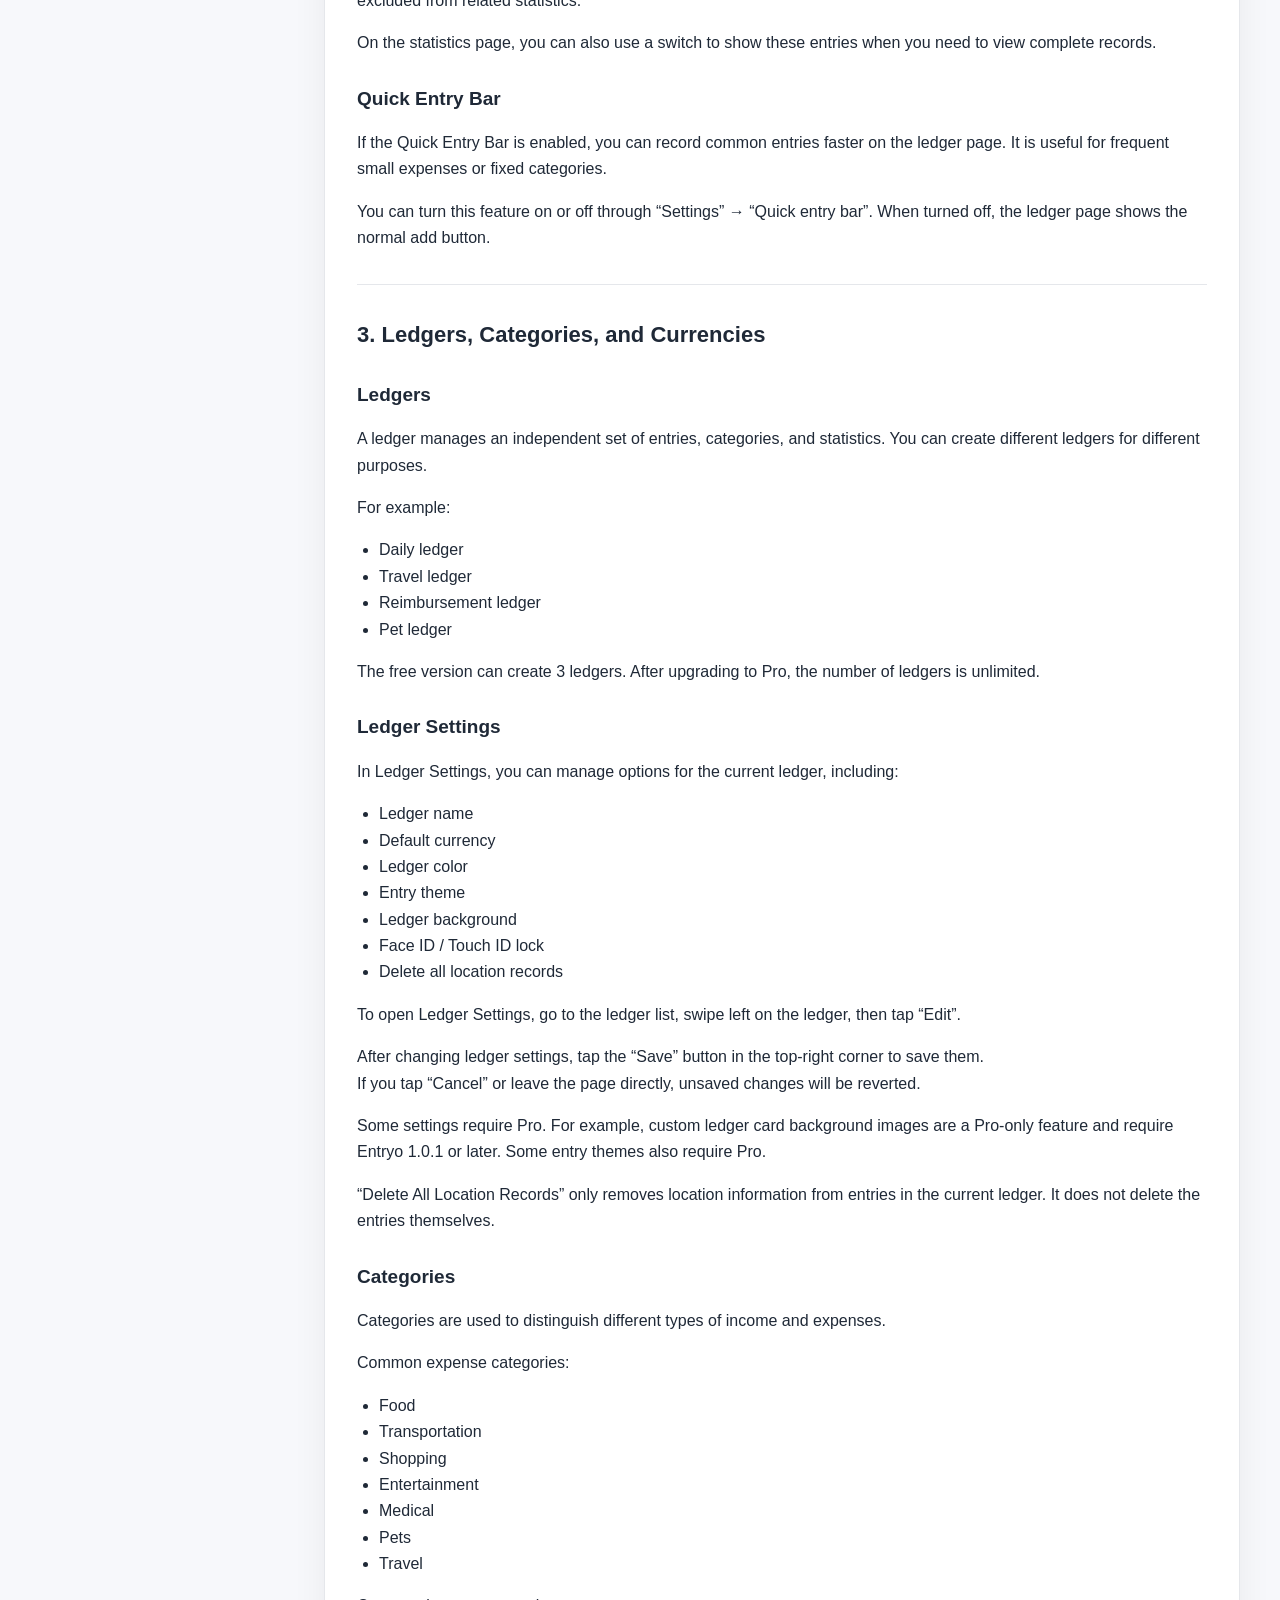
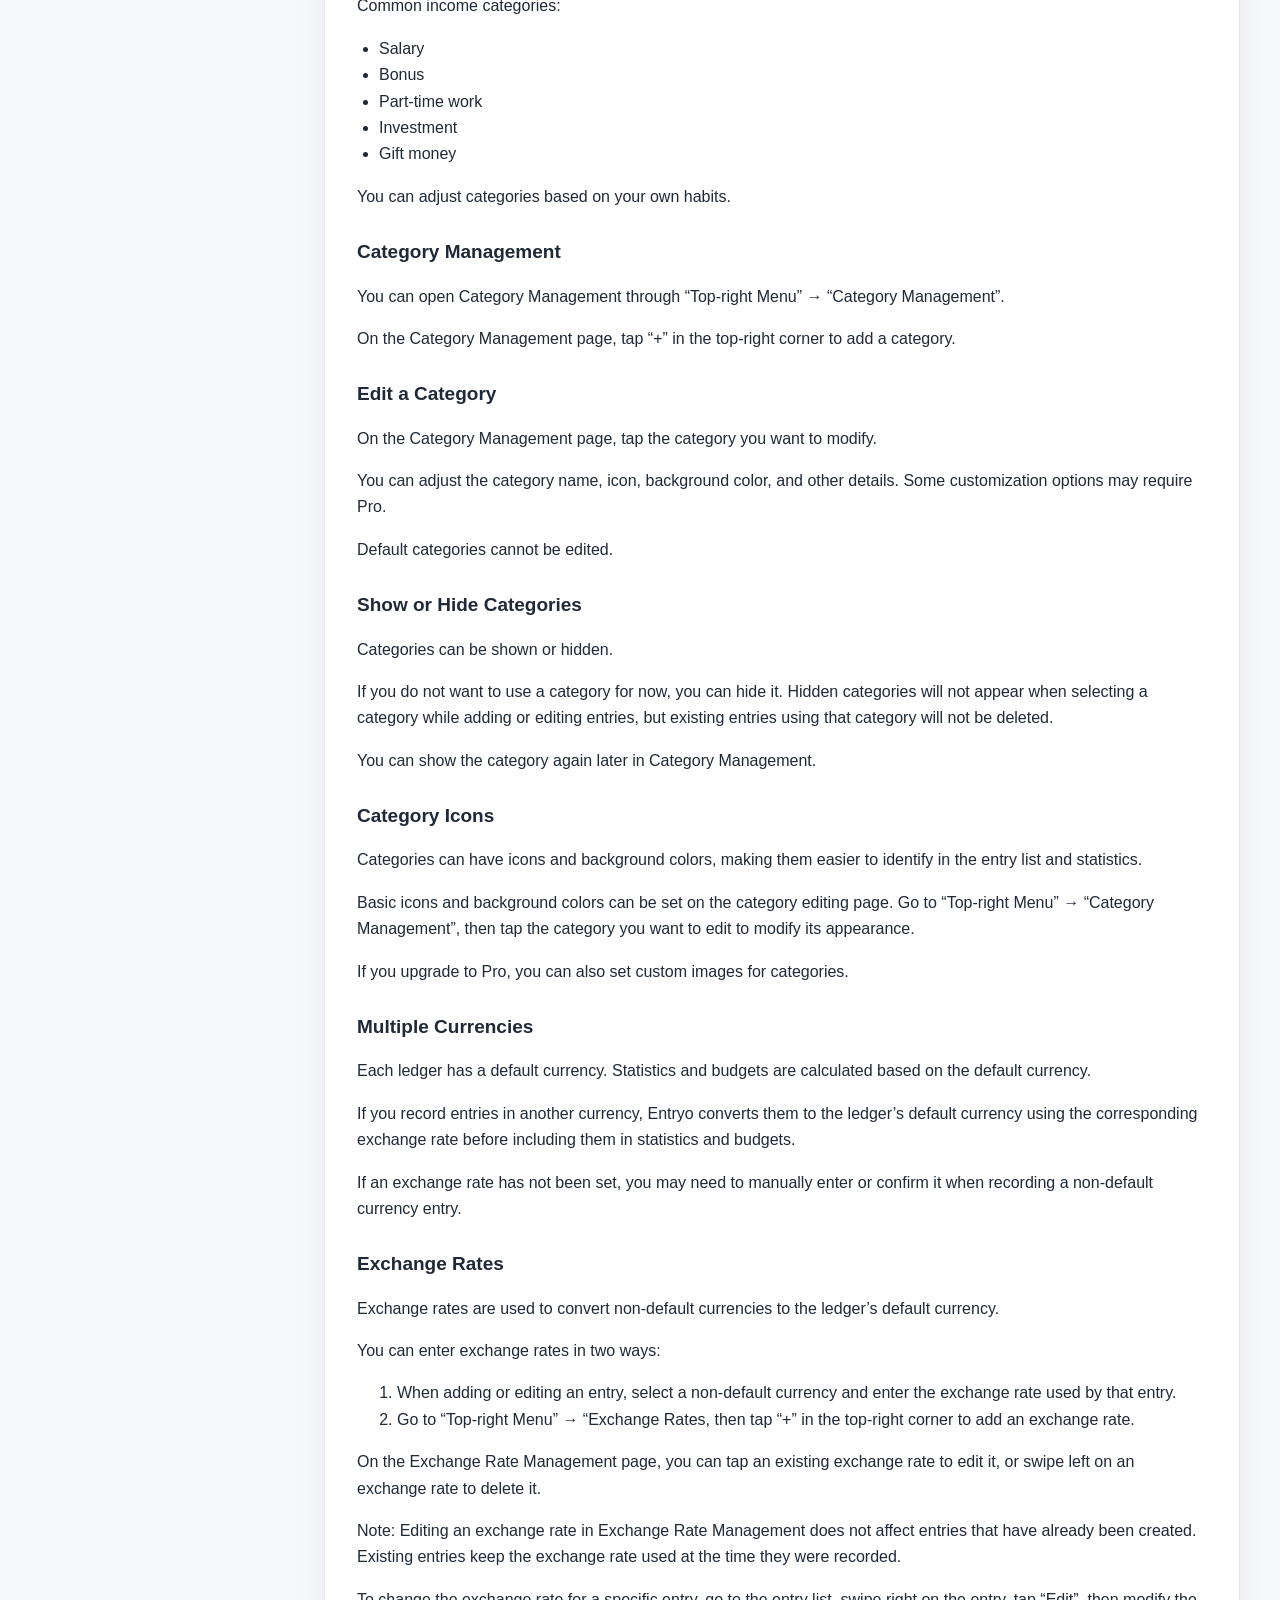
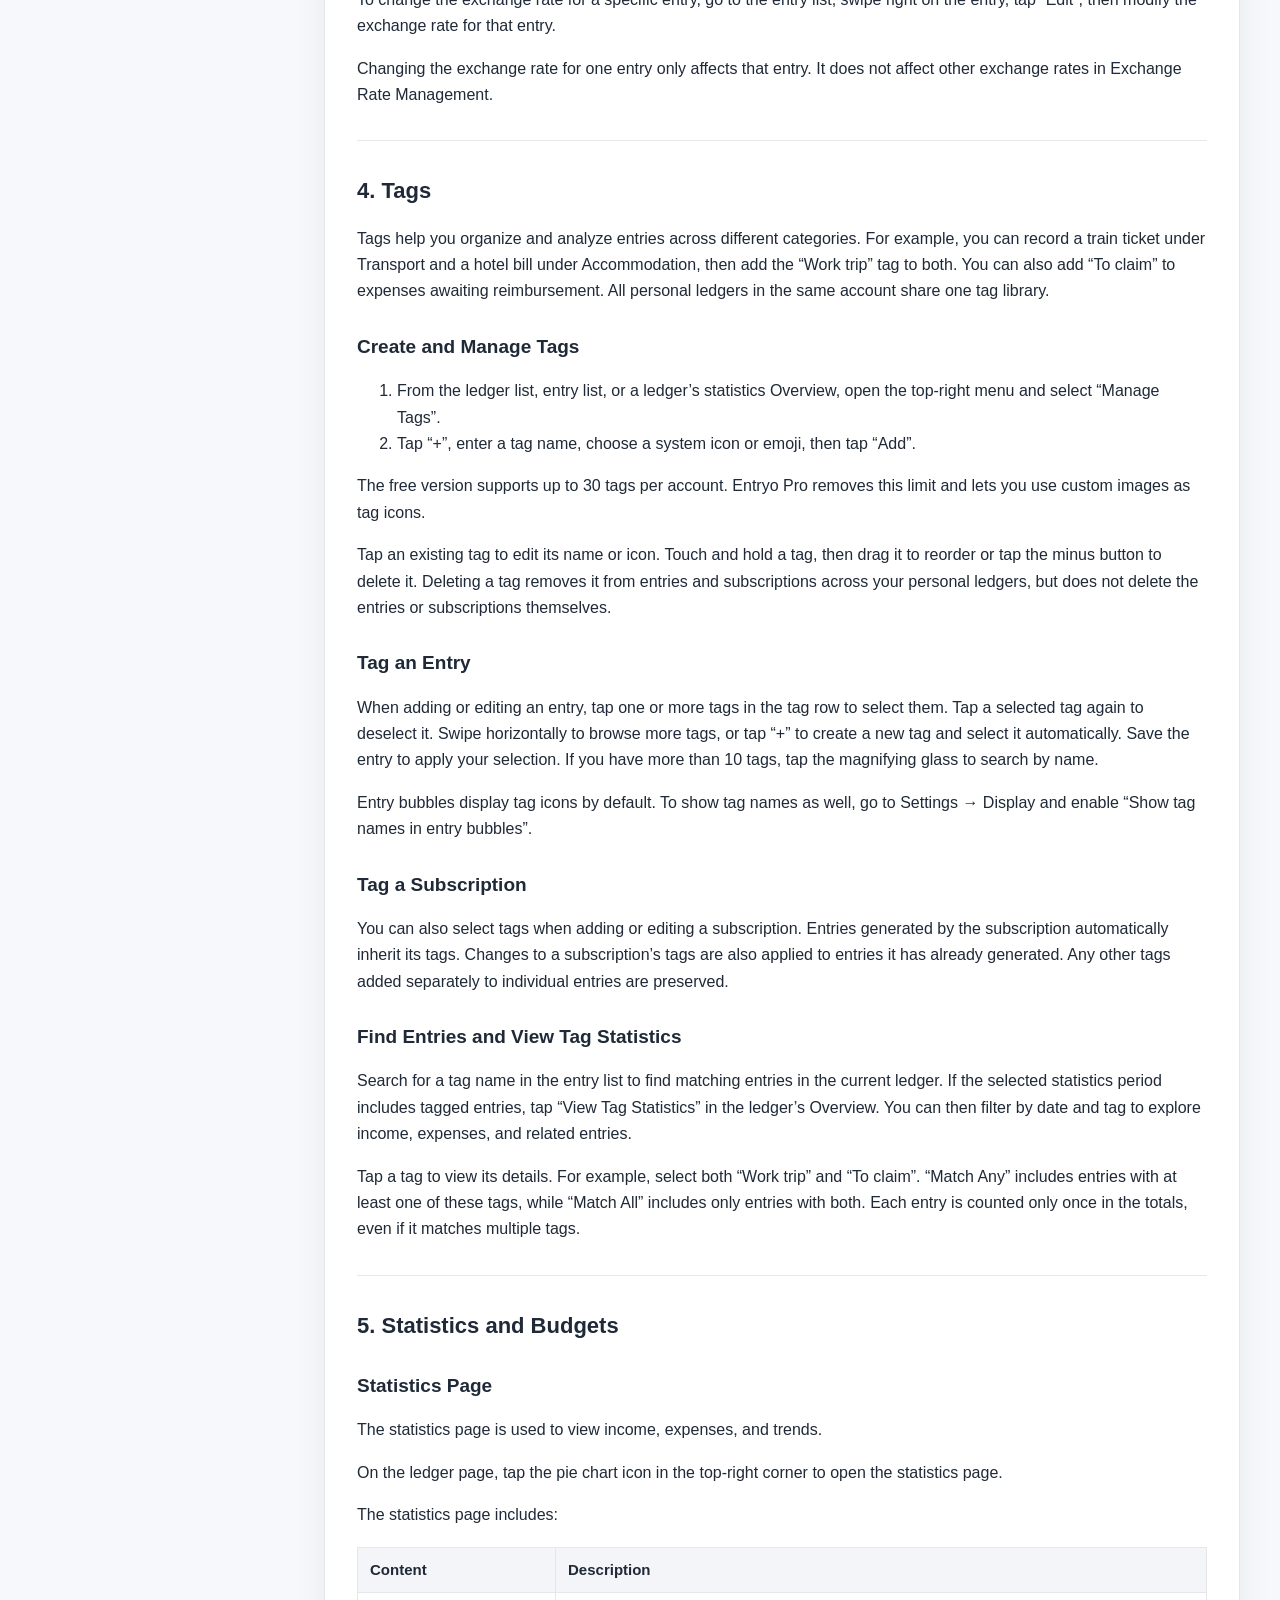
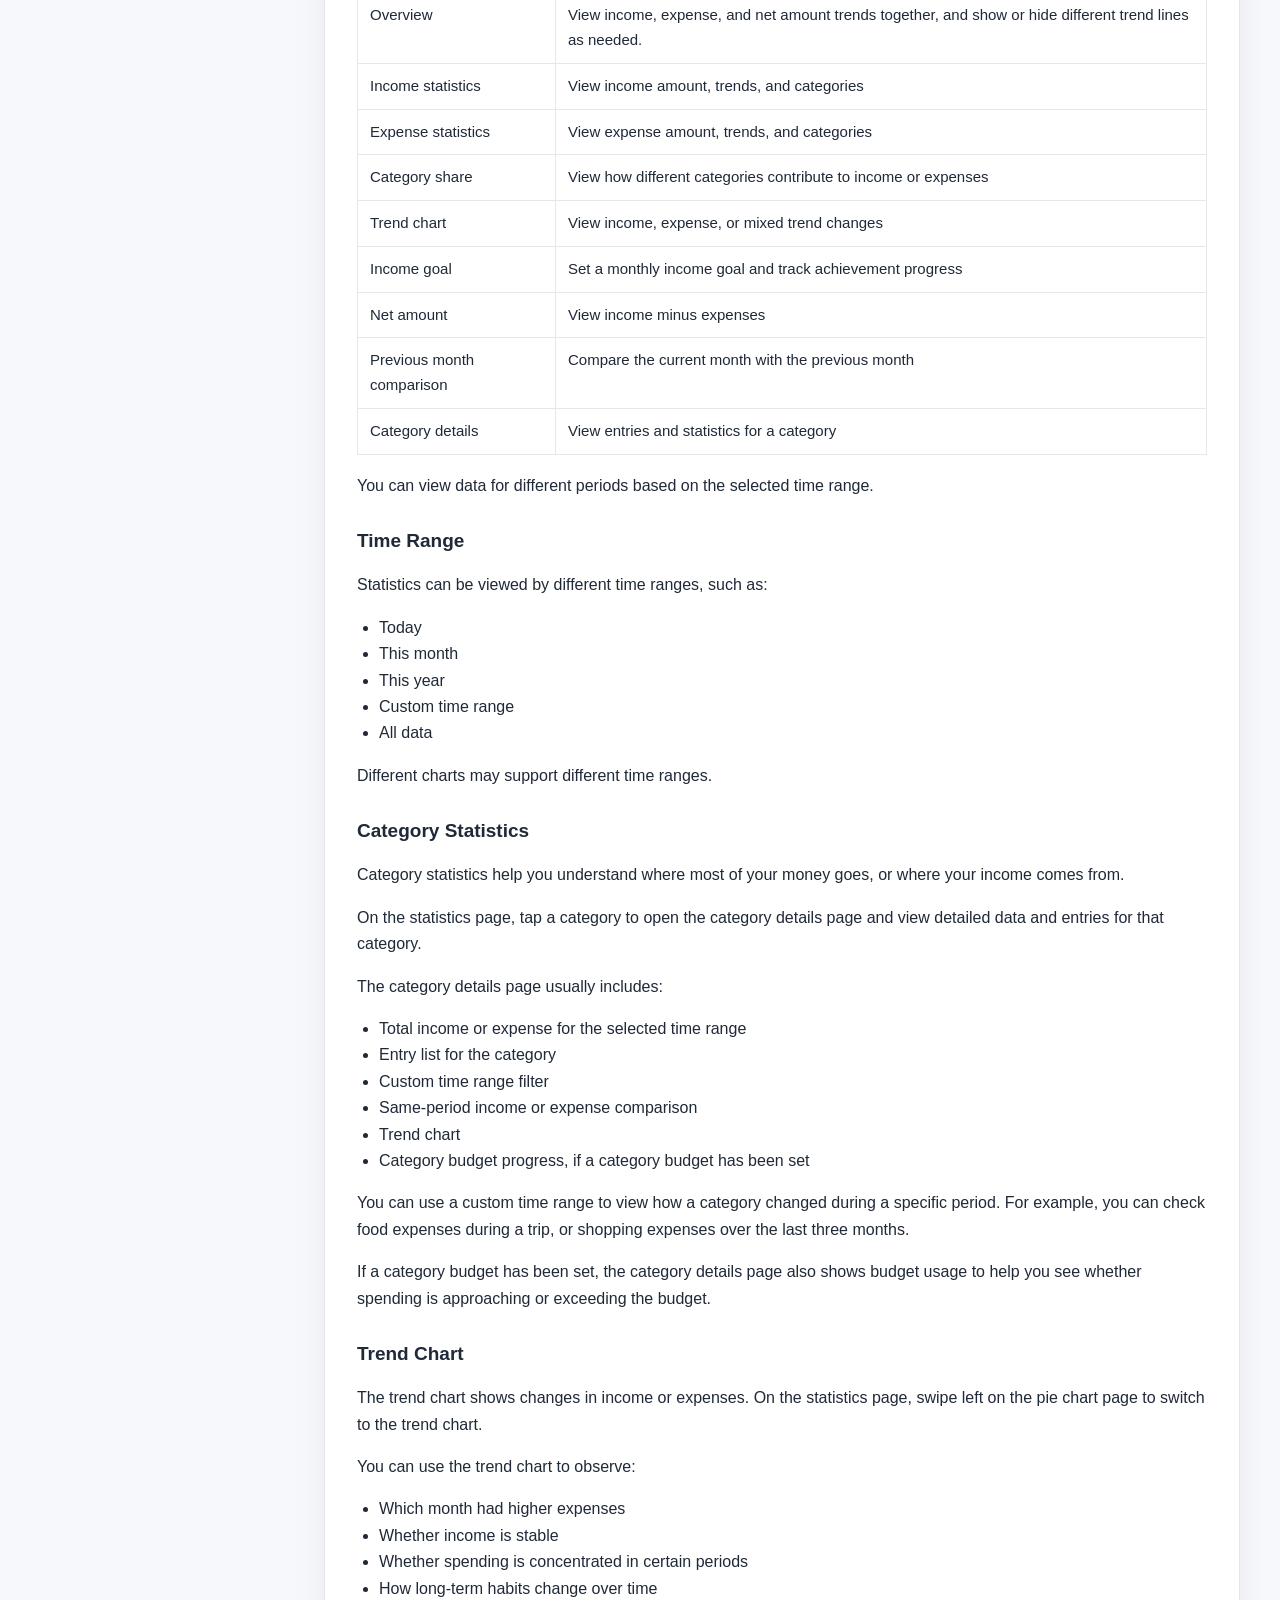
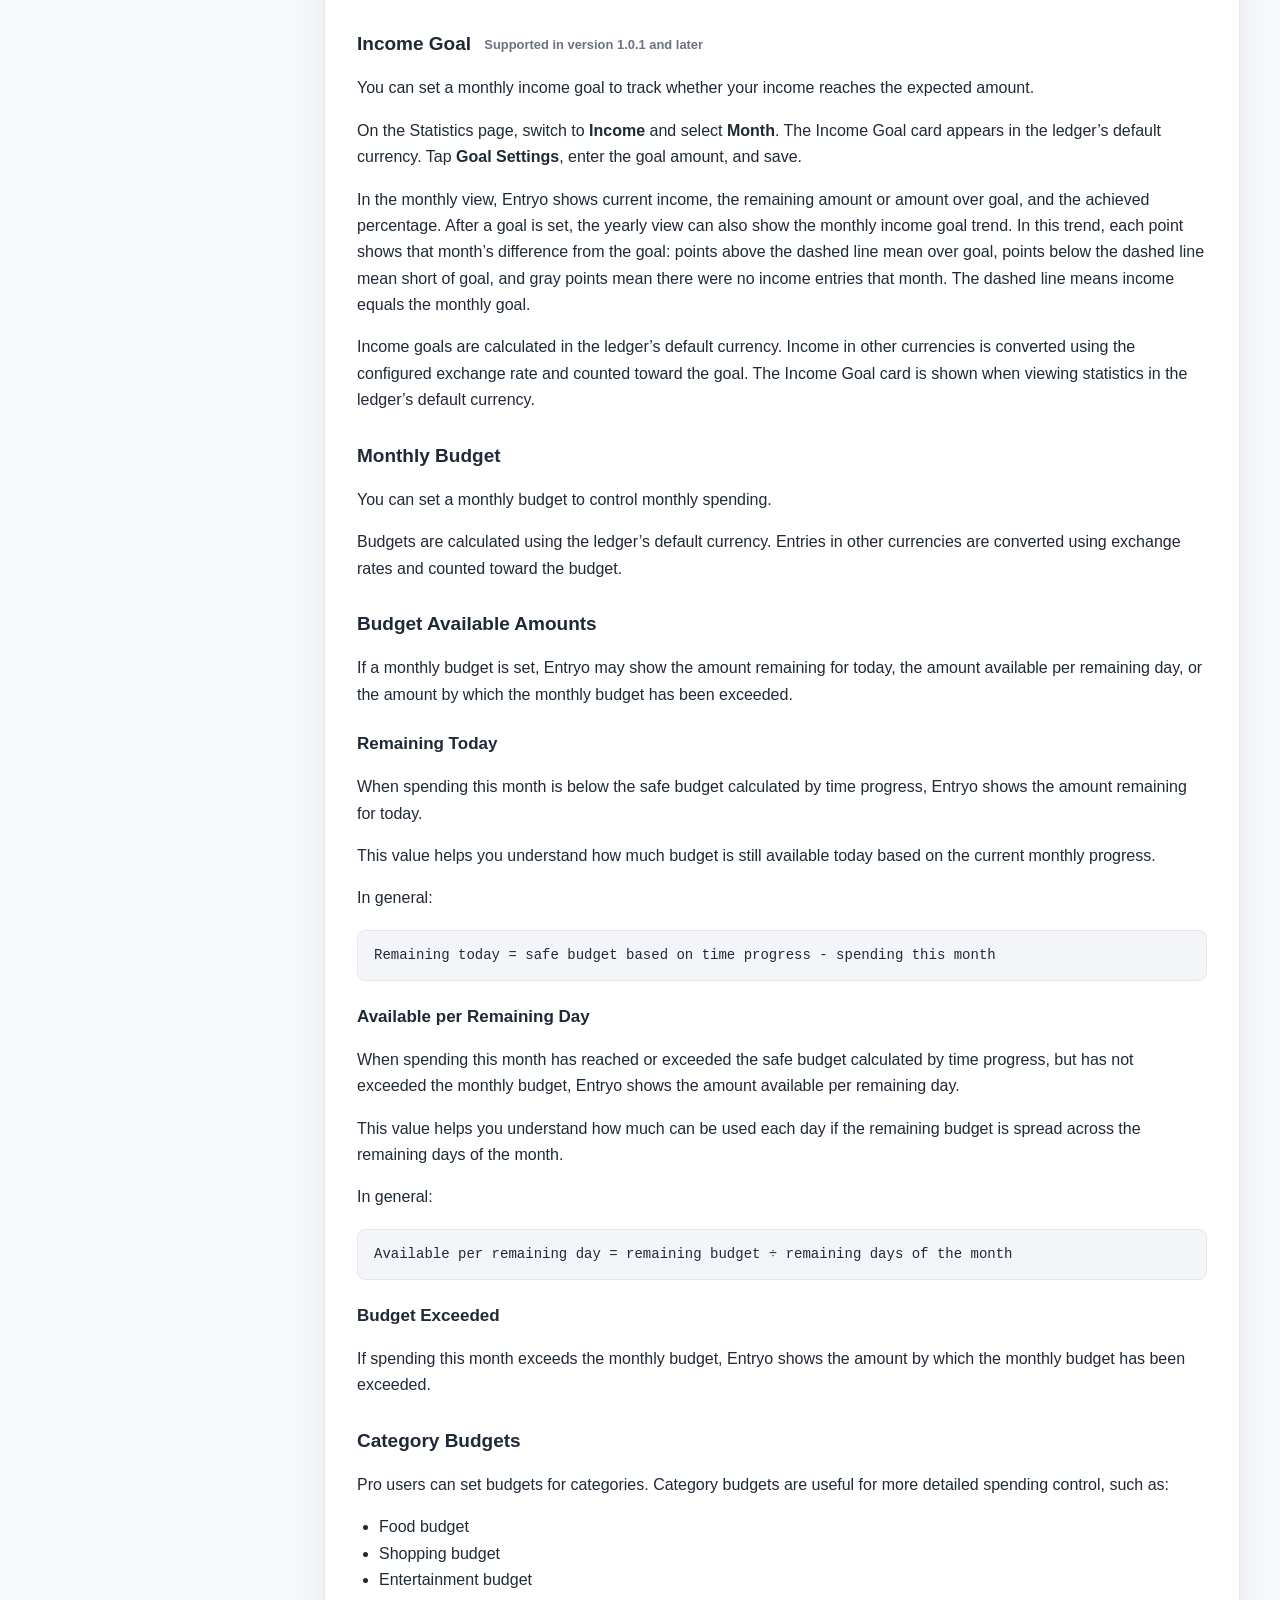
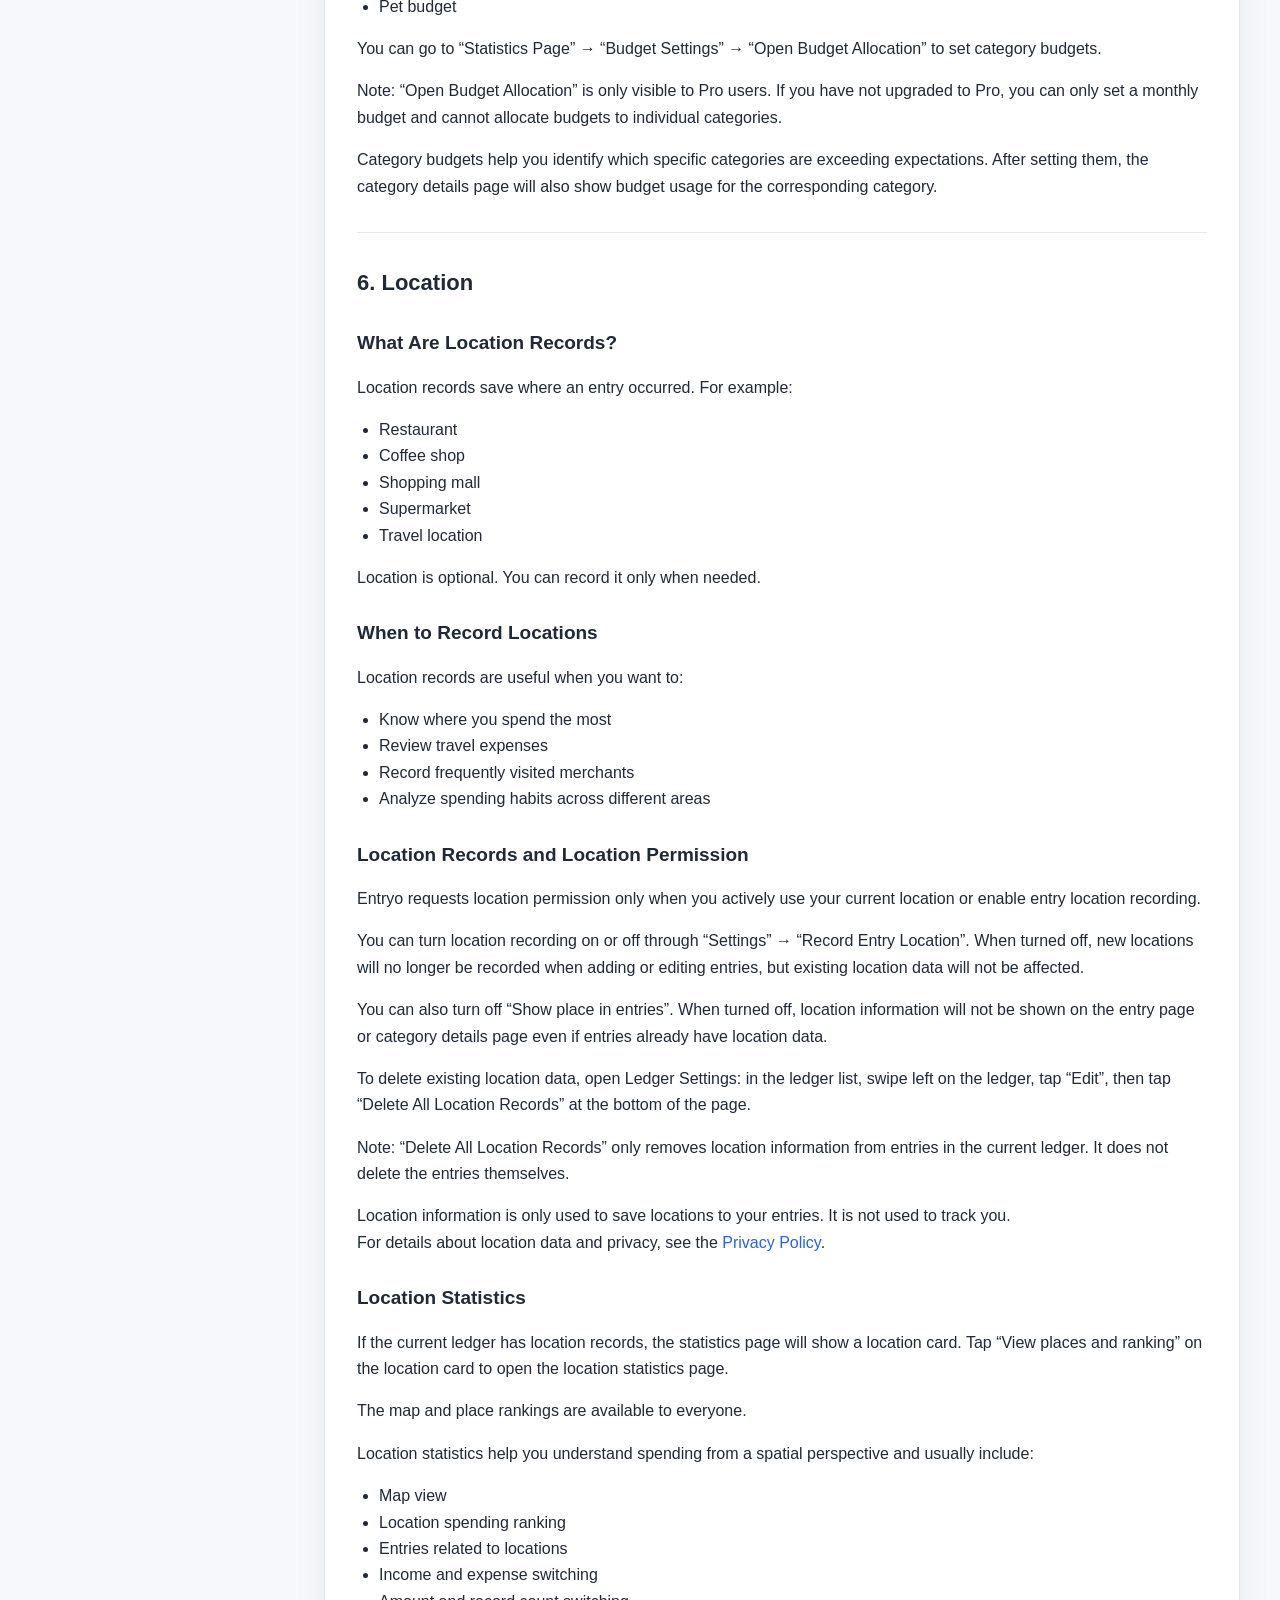
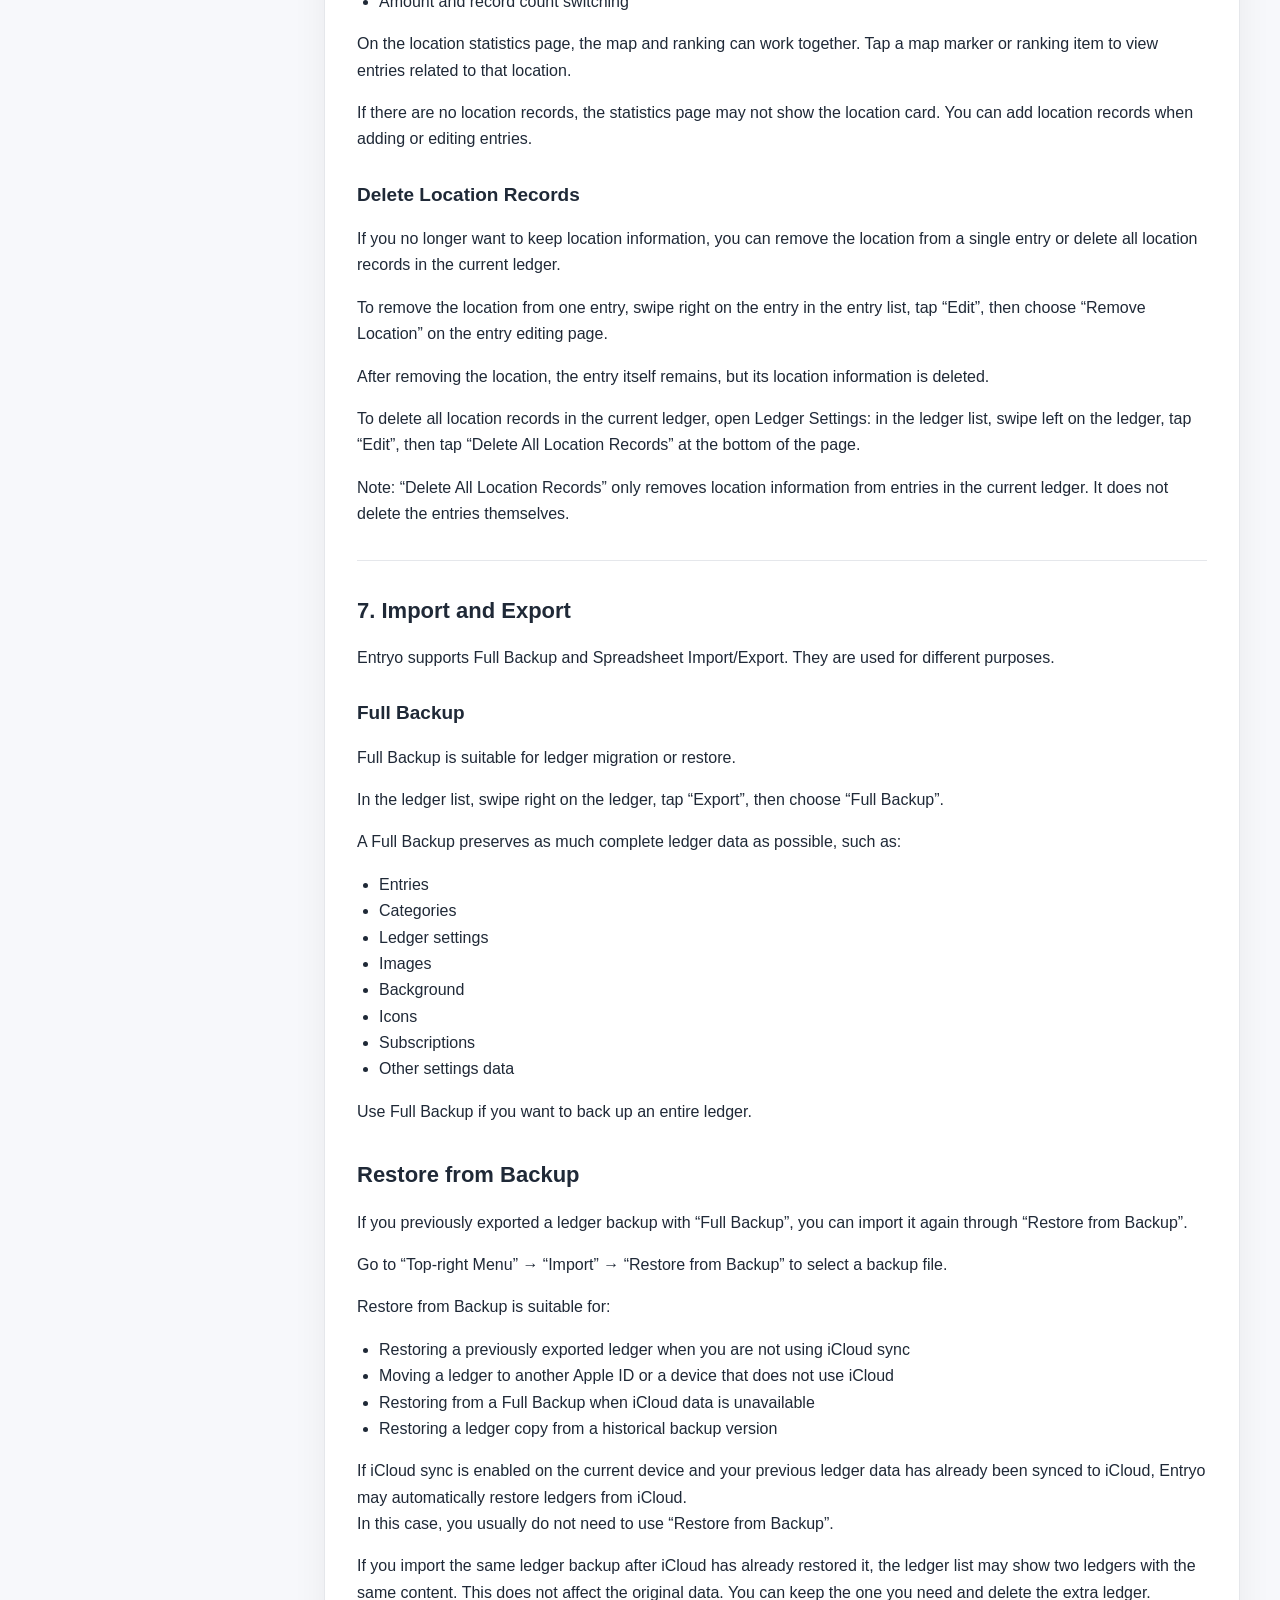
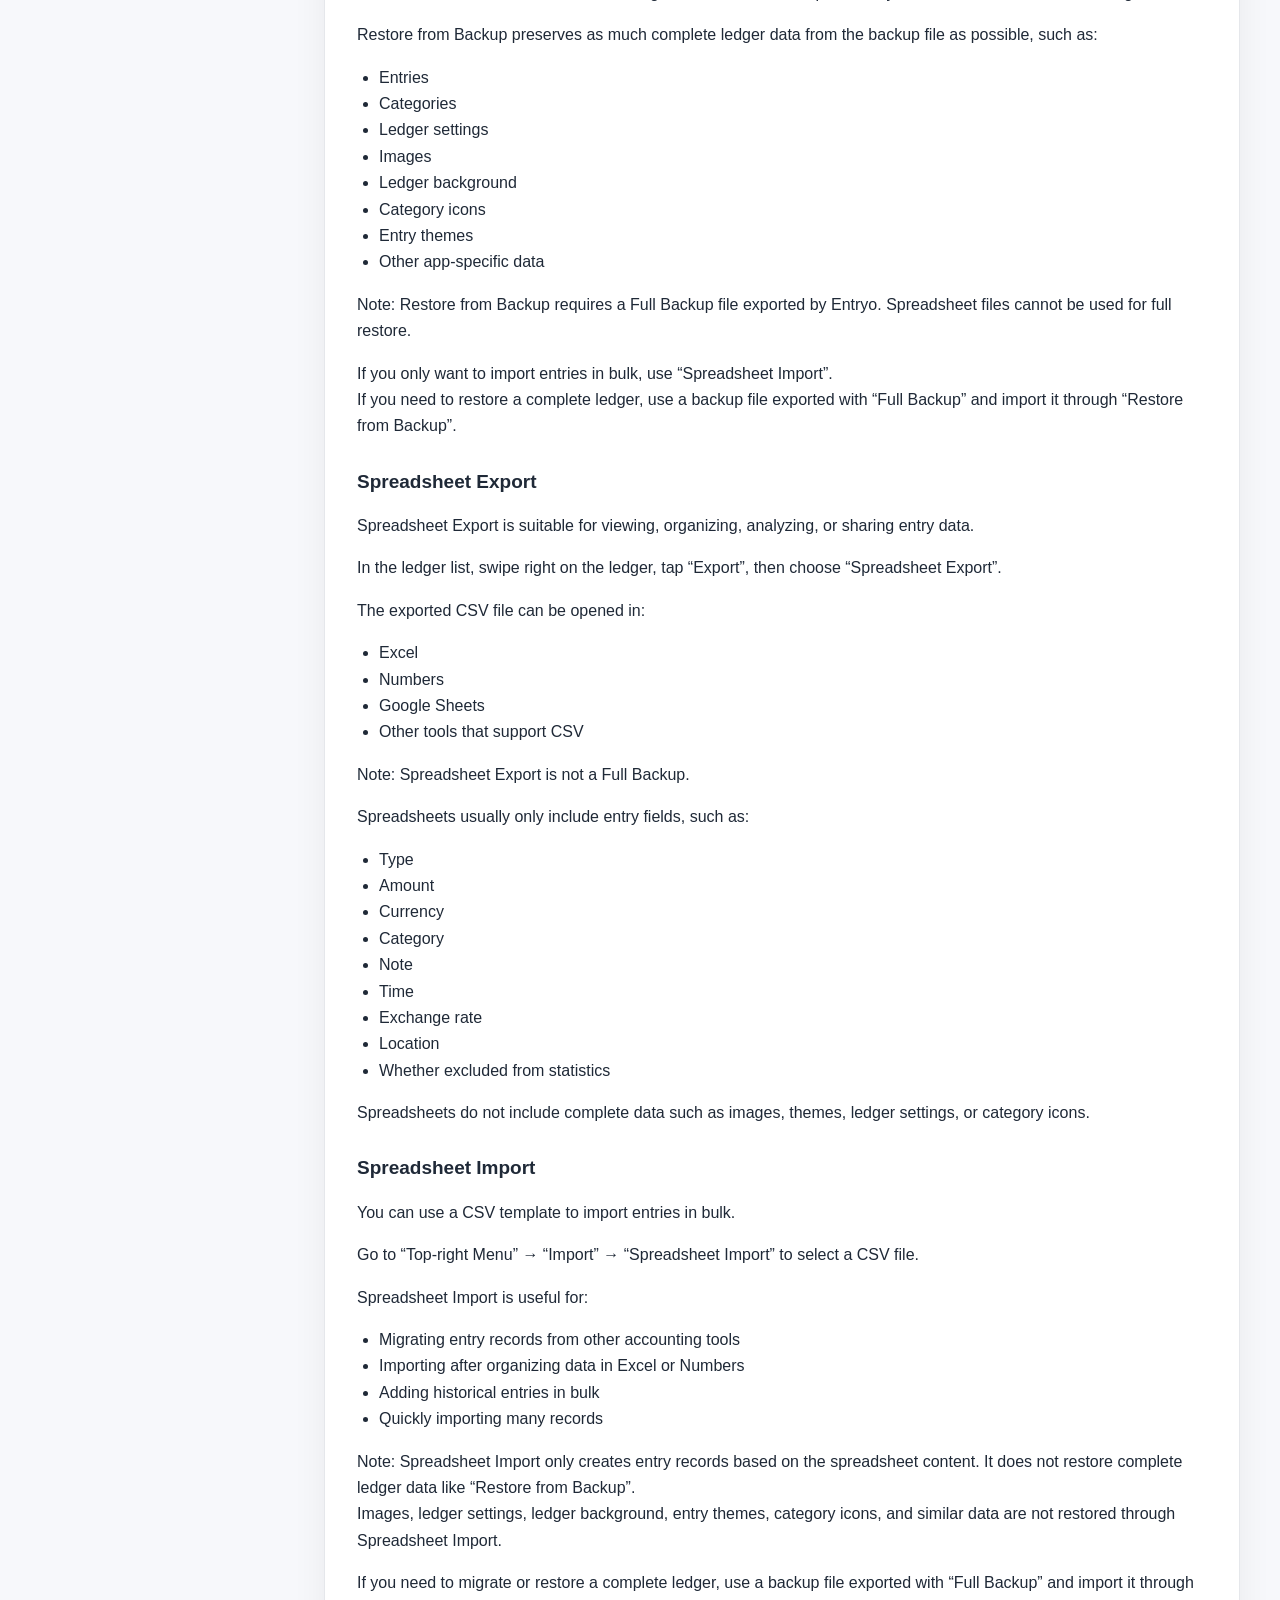
==== commit edc0b378: "调整pro的说明 by Cumi" ====
--- a/guide/index.html
+++ b/guide/index.html
@@ -71,9 +71,9 @@
     <li class="toc-level-2"><a href="#9-pro-and-restore-purchase">9. Pro and Restore Purchase</a></li>
     <li class="toc-level-3"><a href="#what-is-pro">What Is Pro?</a></li>
     <li class="toc-level-3"><a href="#what-does-pro-include">What Does Pro Include?</a></li>
-    <li class="toc-level-4"><a href="#unlimited-capacity">Unlimited Capacity</a></li>
+    <li class="toc-level-4"><a href="#unlimited-capacity">Unlimited Use</a></li>
     <li class="toc-level-4"><a href="#personalized-appearance">Personalized Appearance</a></li>
-    <li class="toc-level-4"><a href="#deeper-statistics">Deeper Statistics</a></li>
+    <li class="toc-level-4"><a href="#deeper-statistics">Advanced Tools</a></li>
     <li class="toc-level-3"><a href="#what-is-included-in-the-free-version">What Is Included in the Free Version?</a></li>
     <li class="toc-level-3"><a href="#purchase-pro">Purchase Pro</a></li>
     <li class="toc-level-3"><a href="#restore-purchase">Restore Purchase</a></li>
@@ -167,9 +167,9 @@
               <li class="toc-level-2"><a href="#9-pro-and-restore-purchase">9. Pro and Restore Purchase</a></li>
               <li class="toc-level-3"><a href="#what-is-pro">What Is Pro?</a></li>
               <li class="toc-level-3"><a href="#what-does-pro-include">What Does Pro Include?</a></li>
-              <li class="toc-level-4"><a href="#unlimited-capacity">Unlimited Capacity</a></li>
+              <li class="toc-level-4"><a href="#unlimited-capacity">Unlimited Use</a></li>
               <li class="toc-level-4"><a href="#personalized-appearance">Personalized Appearance</a></li>
-              <li class="toc-level-4"><a href="#deeper-statistics">Deeper Statistics</a></li>
+              <li class="toc-level-4"><a href="#deeper-statistics">Advanced Tools</a></li>
               <li class="toc-level-3"><a href="#what-is-included-in-the-free-version">What Is Included in the Free Version?</a></li>
               <li class="toc-level-3"><a href="#purchase-pro">Purchase Pro</a></li>
               <li class="toc-level-3"><a href="#restore-purchase">Restore Purchase</a></li>
@@ -241,7 +241,7 @@
 <h3 id="switch-ledgers">Switch Ledgers</h3>
 <p>If you have created multiple ledgers, you can switch between them in the ledger list. Each ledger has its own entries, categories, budgets, and settings.</p>
 <h3 id="free-version-and-pro">Free Version and Pro</h3>
-<p>Entryo’s basic features can be used for free. Pro is a one-time purchase, not a subscription.<br>You can continue using the basic accounting features for free, or upgrade to Pro to unlock more ledgers, more subscriptions, custom appearance, location statistics, category budgets, and more.</p>
+<p>Day-to-day entry recording and location statistics are free.<br>With a one-time purchase of Entryo Pro, you can create unlimited ledgers, subscriptions for recurring entries, and tags. You can also record locations without a limit and use your own images as tag icons.</p>
 <p>For details about Pro features, purchase, and restoring purchases, see <a href="#9-pro-and-restore-purchase">Pro and Restore Purchase</a>.</p>
 <hr>
 <h2 id="2-entries">2. Entries</h2>
@@ -491,7 +491,7 @@
 <p>Location information is only used to save locations to your entries. It is not used to track you.<br>For details about location data and privacy, see the <a href="../privacy/">Privacy Policy</a>.</p>
 <h3 id="location-statistics">Location Statistics</h3>
 <p>If the current ledger has location records, the statistics page will show a location card. Tap “View places and ranking” on the location card to open the location statistics page.</p>
-<p>Location records can be used for free, but complete location statistics require Pro.</p>
+<p>The map and place rankings are available to everyone.</p>
 <p>Location statistics help you understand spending from a spatial perspective and usually include:</p>
 <ul>
 <li>Map view</li>
@@ -653,70 +653,71 @@
 <p>Note: If iCloud later syncs the same ledger back, the ledger list may show two ledgers with the same content. This does not affect the original data. You can keep the one you need and delete the extra ledger.</p>
 <p>Avoid repeatedly uninstalling and reinstalling the app. Uninstalling the app may clear local data, and syncing iCloud data back may also take time.</p>
 <hr>
-<h2 id="9-pro-and-restore-purchase">9. Pro and Restore Purchase</h2>
+<h2 id="9-pro-and-restore-purchase">9. Pro and Restoring Purchases</h2>
 <h3 id="what-is-pro">What Is Pro?</h3>
-<p>Pro unlocks the complete Entryo feature set. Pro is a one-time purchase, not a subscription.</p>
-<p>After purchase, Pro permanently unlocks the corresponding features, including more ledgers and subscriptions, custom appearance, location statistics, category budgets, and more. Purchases are handled by Apple. Entryo does not receive your payment card information.</p>
-<p>For details about data use and privacy, see the <a href="../privacy/">Privacy Policy</a>.</p>
+<p>Entryo Pro is a one-time purchase that permanently unlocks additional features, with no recurring fees.</p>
+<p>Purchases are processed by Apple. Entryo does not receive your payment card information.</p>
+<p>For details about how your data is handled, see the <a href="../privacy/">Privacy Policy</a>.</p>
 <h3 id="what-does-pro-include">What Does Pro Include?</h3>
-<p>Pro mainly includes the following features:</p>
+<p>Pro includes the following features and benefits:</p>
 <h4 id="unlimited-capacity">Unlimited Capacity</h4>
-<p>Pro unlocks:</p>
 <ul>
 <li>Unlimited ledgers</li>
-<li>Unlimited subscriptions</li>
-</ul>
-<p>This is suitable for users who need to manage multiple ledgers or record many recurring income and expense items.</p>
+<li>Unlimited subscriptions for recurring entries</li>
+<li>Unlimited entries with recorded locations</li>
+<li>Unlimited tags</li>
+</ul>
+<p>Subscriptions automatically create entries for recurring income and expenses, such as rent or salary payments. Pro removes the limit on how many subscriptions you can set up.</p>
 <h4 id="personalized-appearance">Personalized Appearance</h4>
-<p>Pro unlocks more personalization options, including:</p>
-<ul>
+<p>Pro provides additional customization options, including:</p>
+<ul>
+<li>Custom tag icons using your own images</li>
 <li>Custom category icons</li>
-<li>Ledger background</li>
+<li>Custom ledger backgrounds</li>
 <li>Pro entry themes</li>
 </ul>
-<p>These features make the ledger better fit your habits and visual preferences.</p>
-<h4 id="deeper-statistics">Deeper Statistics</h4>
-<p>Pro unlocks more statistics features, including:</p>
-<ul>
-<li>Map statistics</li>
-<li>Combined ledger statistics</li>
-<li>Category budgets</li>
-</ul>
-<p>These features are suitable for users who want to analyze income and expenses from more perspectives.</p>
+<p>Personalize your tags, categories, and ledger appearance to suit your preferences.</p>
+<h4 id="deeper-statistics">Advanced Features</h4>
+<ul>
+<li>Combined statistics across multiple ledgers</li>
+<li>Budget allocation by category</li>
+</ul>
+<p>Analyze income and expenses across ledgers and manage your budgets in greater detail.</p>
 <h3 id="what-is-included-in-the-free-version">What Is Included in the Free Version?</h3>
-<p>The free version can be used long-term and includes basic Entryo accounting features, such as:</p>
-<ul>
-<li>Daily income and expense records</li>
-<li>3 ledgers</li>
-<li>3 subscriptions</li>
+<p>The free version has no time limit and includes the following features:</p>
+<ul>
+<li>Daily income and expense tracking</li>
+<li>Up to 3 ledgers</li>
+<li>Up to 3 active subscriptions per ledger at a time. Ended or stopped subscriptions do not count toward the limit.</li>
+<li>Up to 30 tags per account, shared across all ledgers</li>
 <li>Category management</li>
-<li>Basic statistics</li>
-<li>Monthly budget</li>
-<li>Location records</li>
-<li>Import and export</li>
+<li>Income, expense, category, tag, and location statistics</li>
+<li>Monthly budgets</li>
+<li>Location recording, maps, and place rankings</li>
+<li>Data import and export</li>
 <li>iCloud sync</li>
 <li>Recently Deleted</li>
 <li>Search</li>
 </ul>
-<p>The free version can record locations, but complete location statistics require Pro.</p>
-<p>After upgrading to Pro, you can create unlimited ledgers and subscriptions, and unlock complete features such as ledger background, Pro entry themes, category budgets, and location statistics.</p>
+<p>In the free version, each ledger has an allowance of 100 entries with recorded locations. Once this limit is reached, you can still save entries, but cannot manually add locations to additional entries. Previously recorded locations and their statistics remain available. Pro removes this limit.</p>
 <h3 id="purchase-pro">Purchase Pro</h3>
-<p>Go to “Settings” → “Upgrade to Pro” to open the Pro page and purchase.</p>
-<p>The Pro page shows currently available purchase items, prices, and unlocked features. Prices may vary depending on region, currency, and App Store settings. Please refer to the price shown in the app.</p>
+<p>Go to “Settings” → “Upgrade to Pro” to open the Pro page and make a purchase.</p>
+<p>The Pro page displays the available purchase options, prices, and included features. Prices may vary by region, currency, and App Store settings. Please refer to the price displayed in the app before purchasing.</p>
+<span id="restore-purchase" class="anchor-alias"></span>
 <h3 id="restore-purchase">Restore Purchase</h3>
-<p>If you change devices, reinstall the app, or Pro is not restored automatically after purchase, you can restore it manually.</p>
-<p>Go to “Settings” → “Upgrade to Pro” to open the Pro page, then tap “Already purchased? Restore Purchase”.</p>
-<p>Restore Purchase requires the Apple ID used for the purchase. After a successful restore, Pro features will be unlocked again.</p>
+<p>If you change devices, reinstall Entryo, or find that Pro is not unlocked after purchasing, you can restore your purchase manually.</p>
+<p>Go to “Settings” → “Upgrade to Pro”, then tap “Already purchased? Restore Purchase”.</p>
+<p>Make sure you are signed in to an Apple Account eligible for the original purchase. Once restored successfully, Pro features will be available again.</p>
 <h3 id="purchase-failed">Purchase Failed</h3>
-<p>If a purchase fails, please check:</p>
-<ul>
-<li>Network connection is normal</li>
-<li>App Store account is available</li>
-<li>Purchases are supported in the current region</li>
-<li>In-app purchases are not restricted by the system</li>
-<li>Try again later</li>
-</ul>
-<p>If the error persists, contact support through “Settings” → “Report an Issue”. When reporting, include the error code, screenshots, device model, iOS version, and app version to help with troubleshooting.</p>
+<p>If a purchase fails, please check the following:</p>
+<ul>
+<li>Your internet connection is working</li>
+<li>Your App Store account is available</li>
+<li>In-app purchases are supported in your current region</li>
+<li>In-app purchases are not restricted by your device settings</li>
+</ul>
+<p>If everything appears normal, try again later.</p>
+<p>If the issue persists, contact support through “Settings” → “Report an Issue”. Please include the error code, screenshots, device model, iOS/iPadOS version, and app version to help us investigate.</p>
 <hr>
 <h2 id="url-scheme-and-shortcuts">10. URL Scheme and Shortcuts <span class="heading-note">Supported in version 1.0.1 and later</span></h2>
 <p>Entryo can open the add-entry page with the <code>entryo://</code> URL scheme. You can use it from iOS Shortcuts, a QR code, or another app to open Entryo with entry information already filled in.</p>
@@ -800,8 +801,7 @@
 <p>Location data is only used to save locations to corresponding entries. It is not used to track your location.</p>
 <p>For details about location permission and location data use, see the <a href="../privacy/">Privacy Policy</a>.</p>
 <h3 id="q10-is-pro-a-subscription">Q10: Is Pro a subscription?</h3>
-<p>No.</p>
-<p>Pro is a one-time purchase, not a monthly or yearly subscription. After purchase, it unlocks the complete Entryo feature set, including unlimited ledgers, unlimited subscriptions, personalized appearance, location statistics, and category budgets.</p>
+<p>You pay for Entryo Pro once. “Unlimited subscriptions” means you can set up as many recurring income or expense schedules as you need. Entryo creates the entries automatically.</p>
 <h3 id="q11-do-i-need-to-purchase-pro-again-after-switching-devices">Q11: Do I need to purchase Pro again after switching devices?</h3>
 <p>No.</p>
 <p>As long as you use the same Apple ID used to purchase Pro, you can restore Pro through “Settings” → “Upgrade to Pro” → “Already purchased? Restore Purchase”.</p>
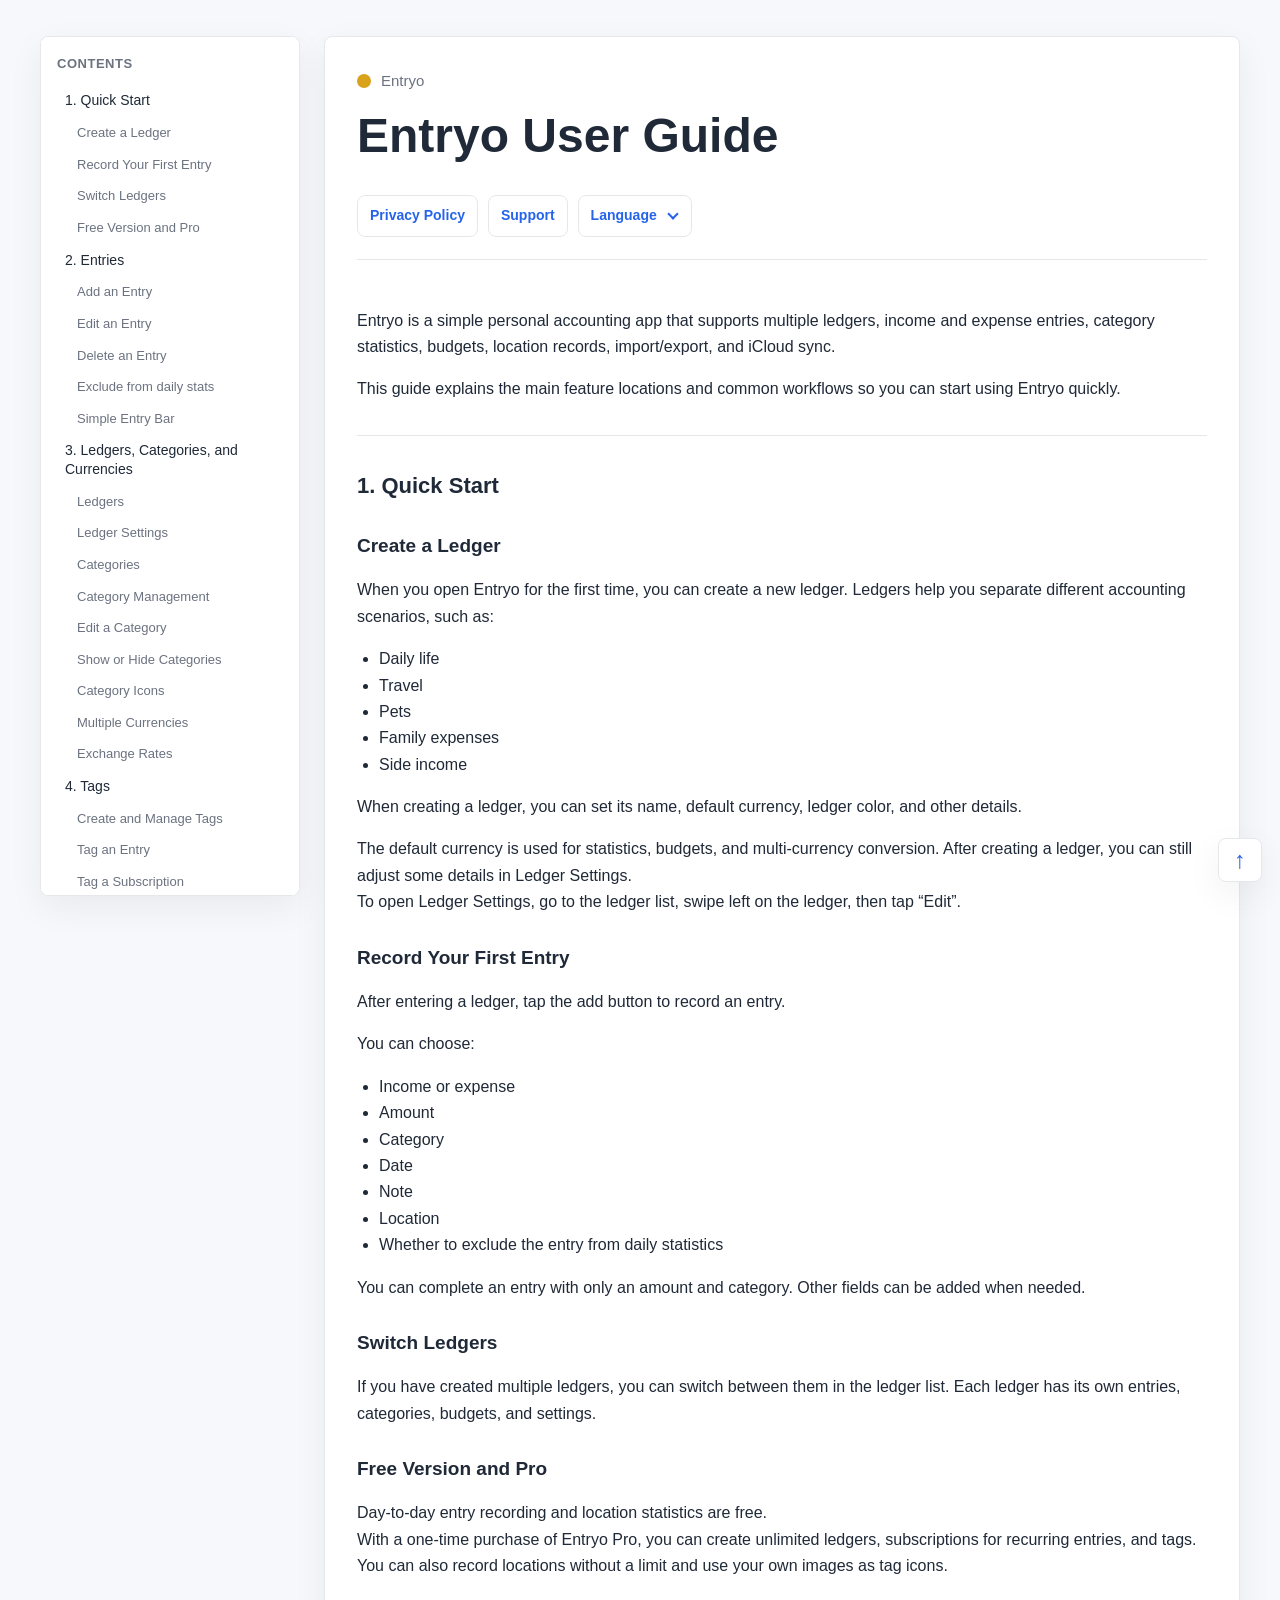
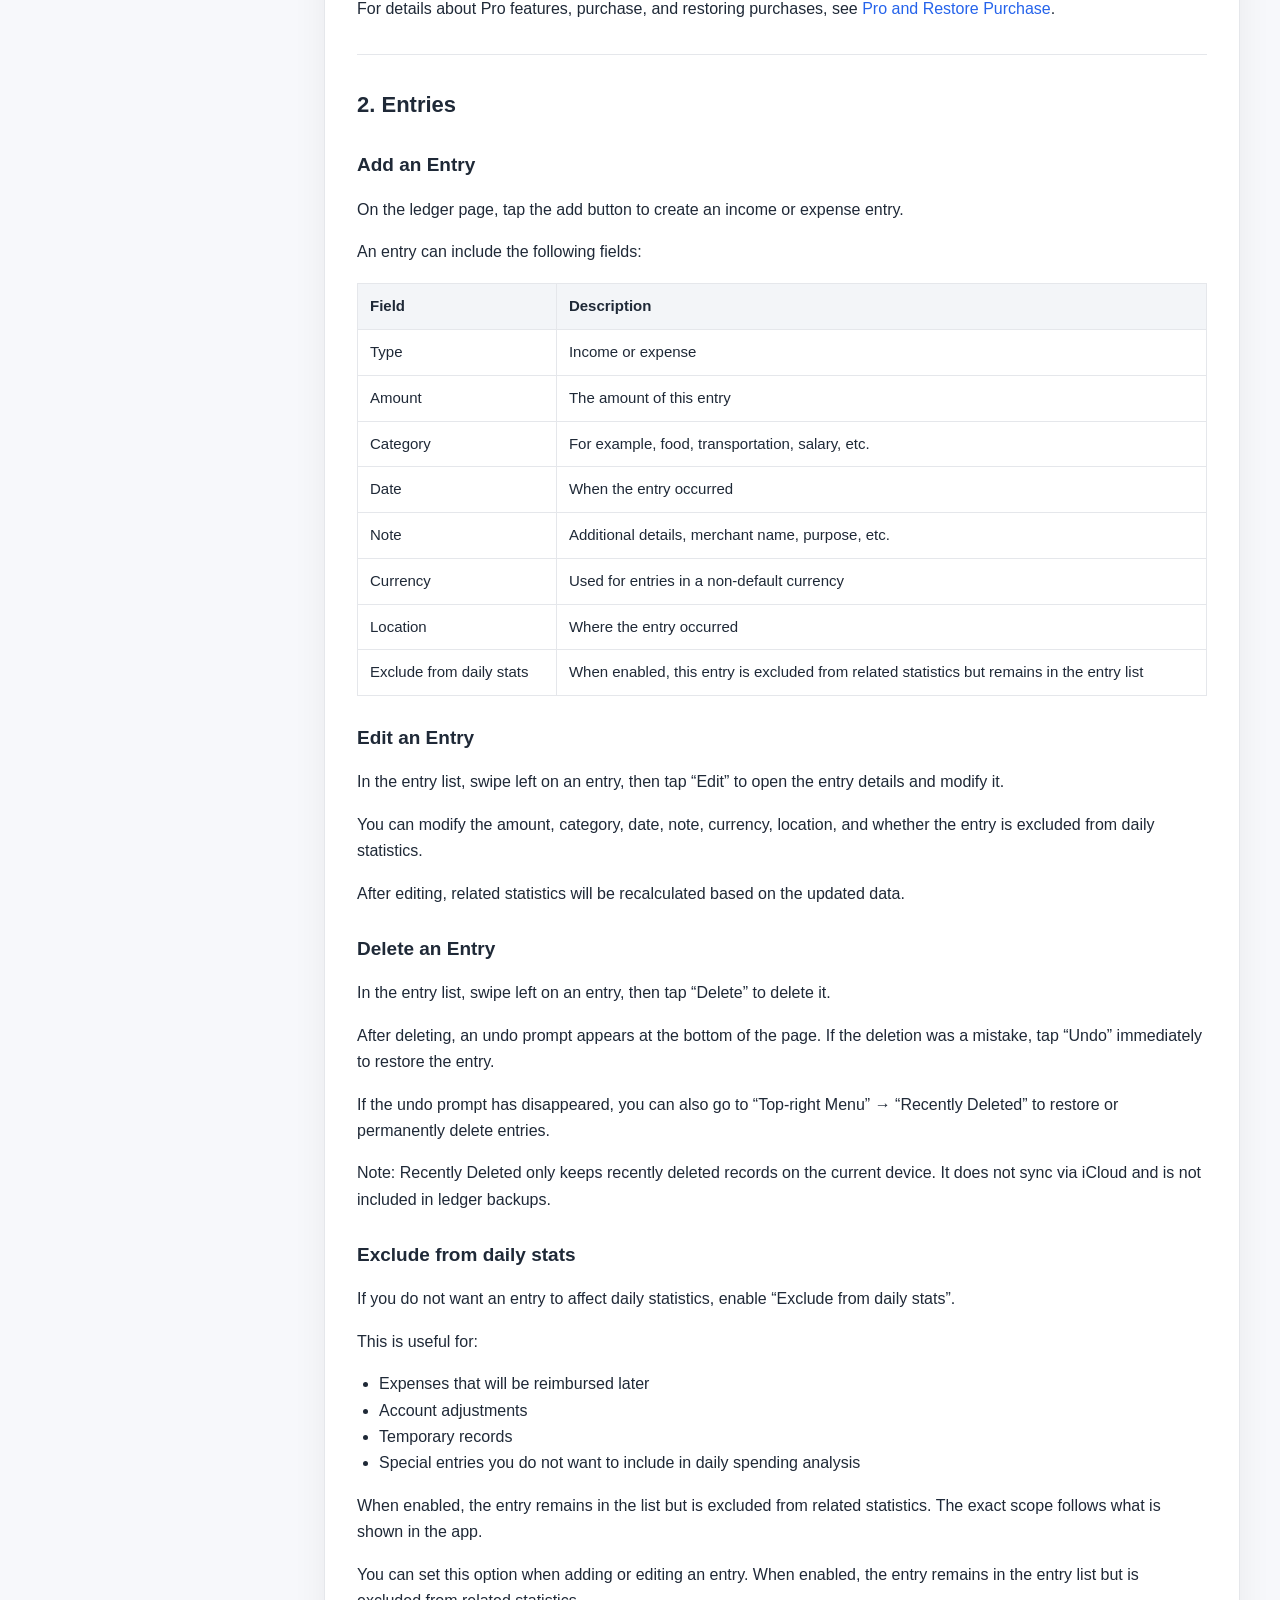
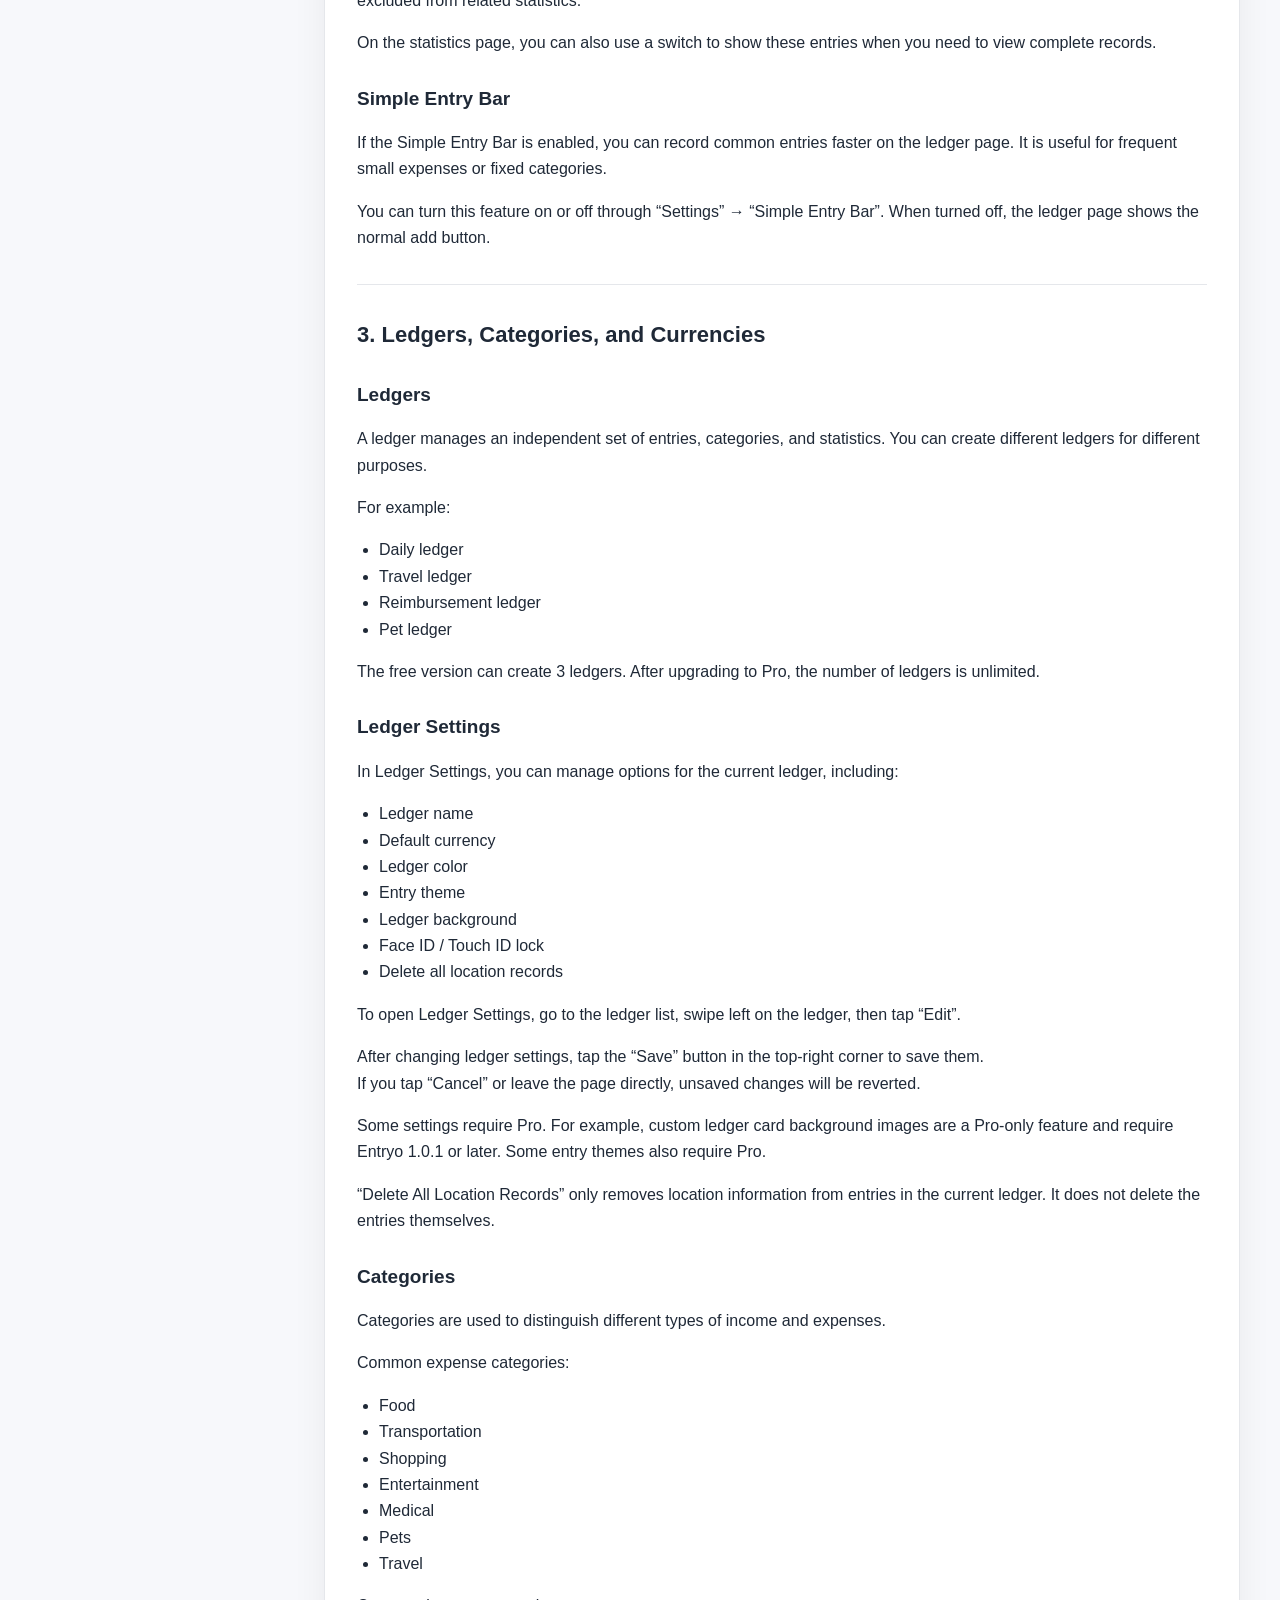
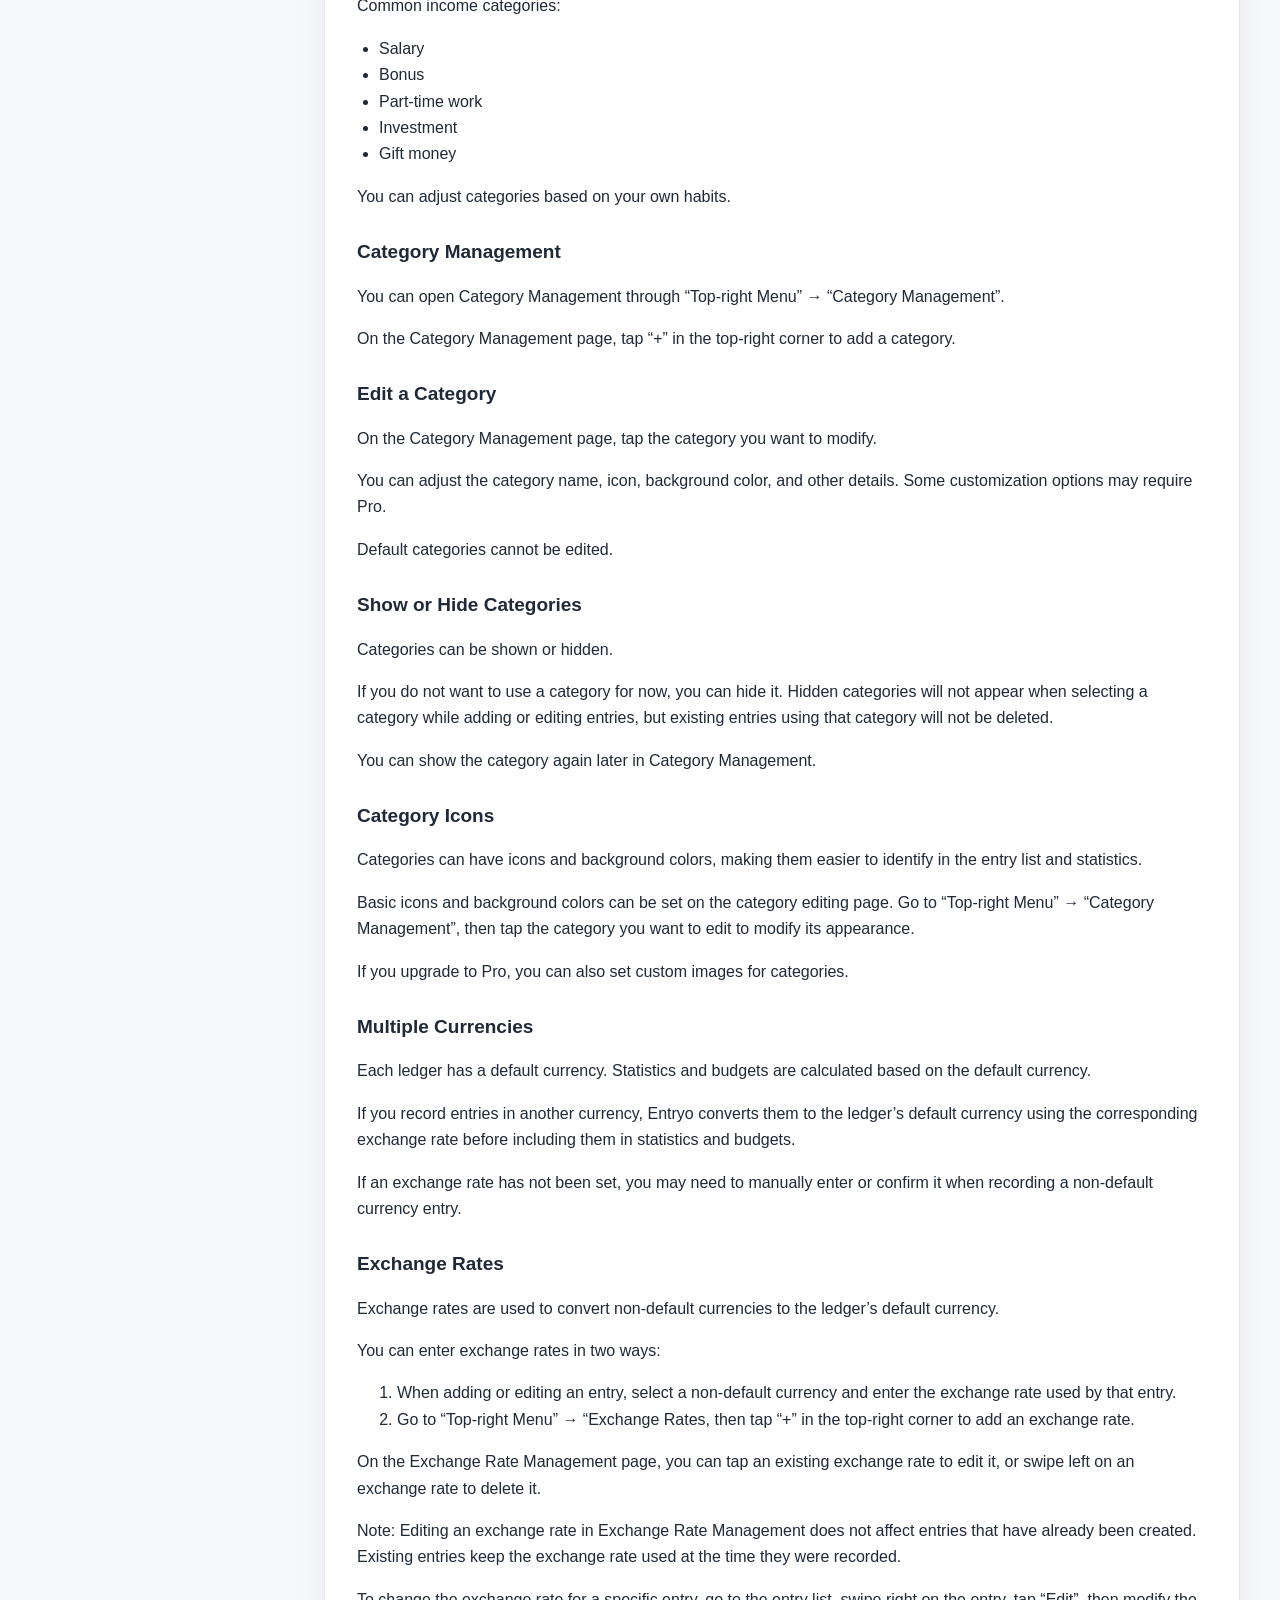
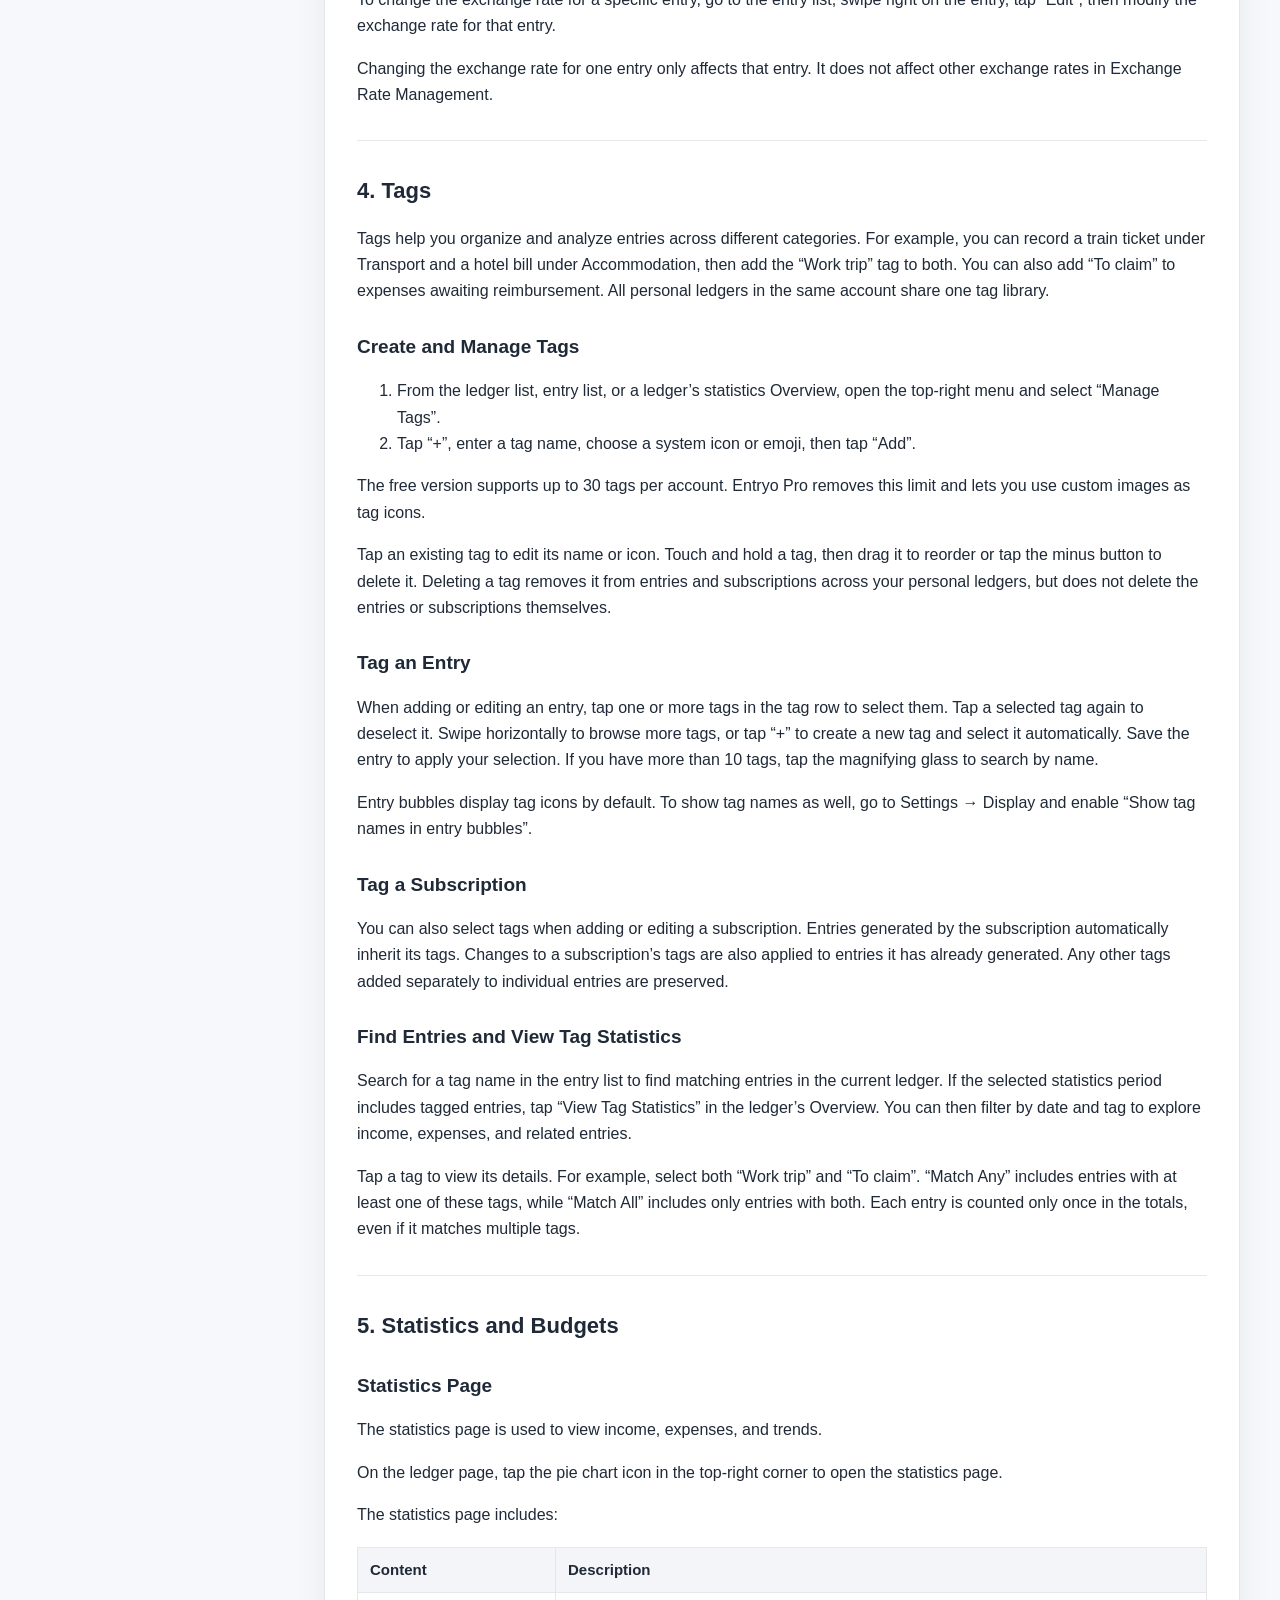
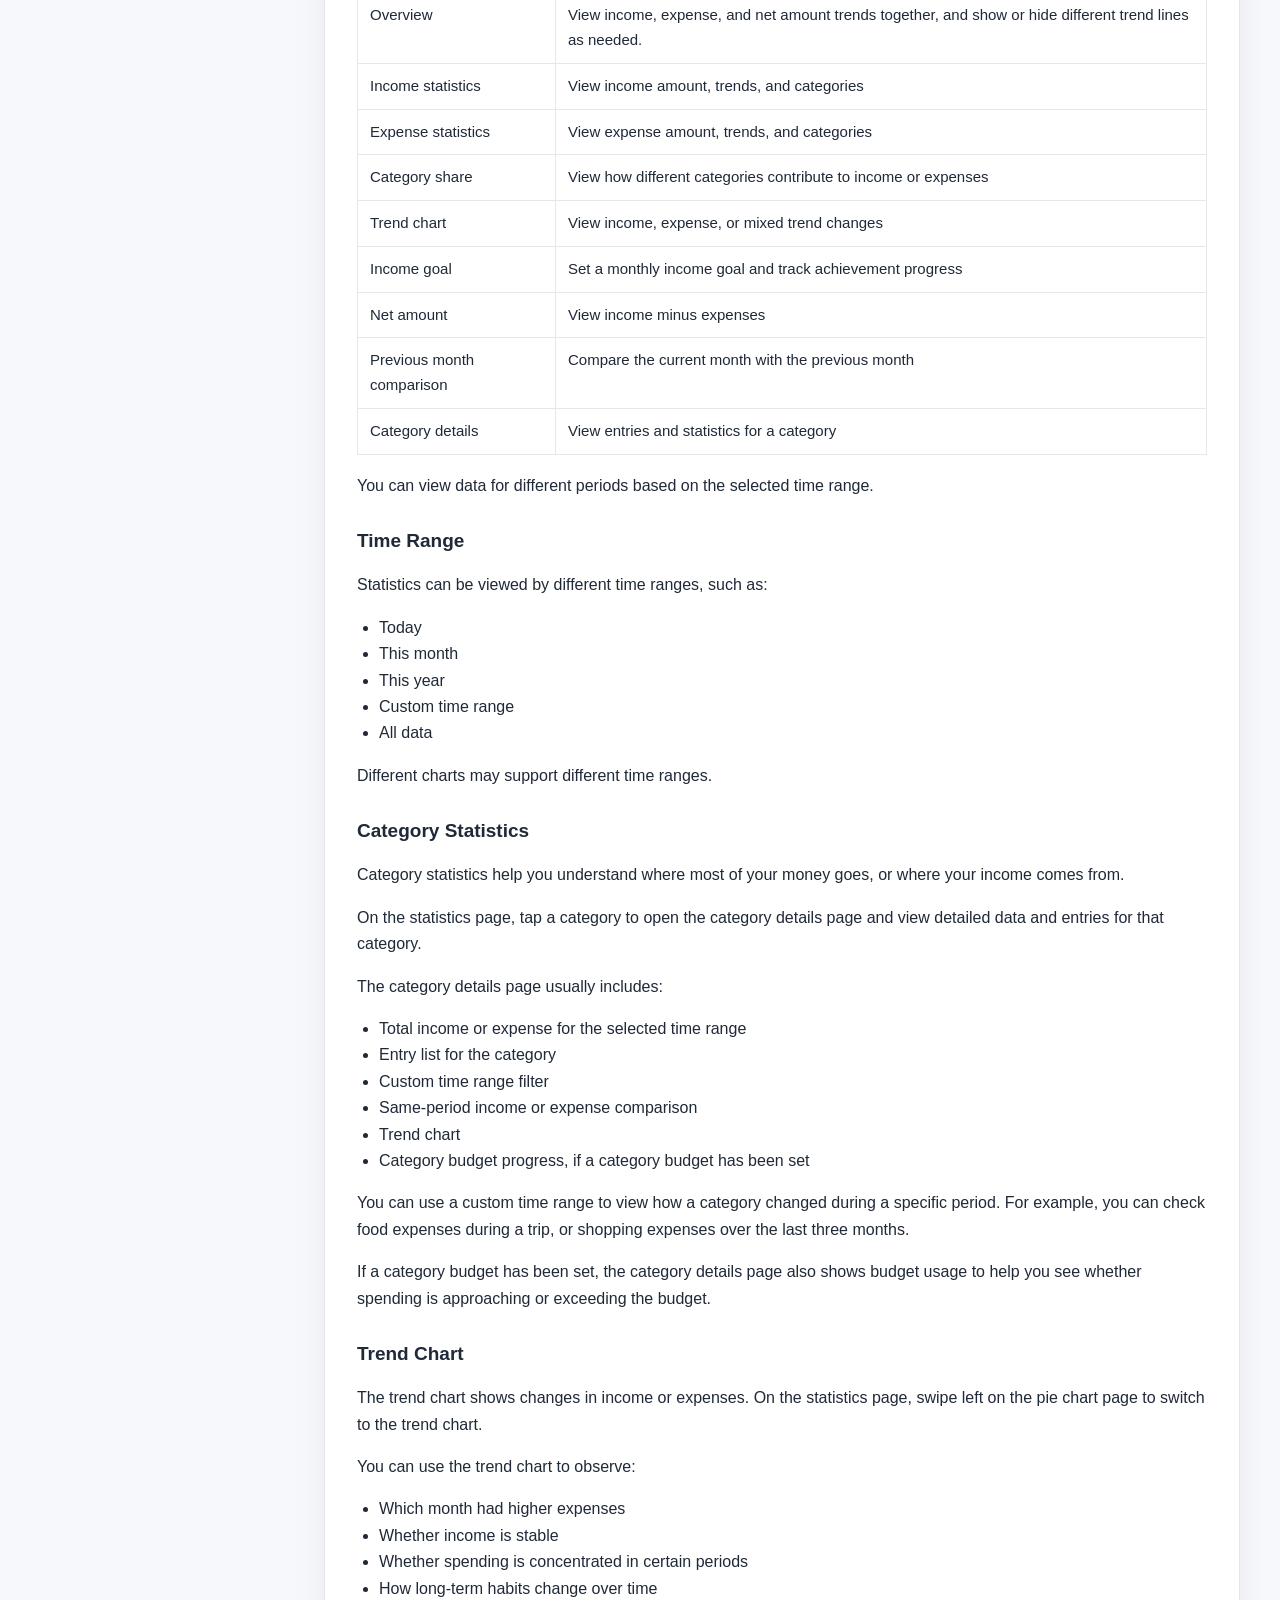
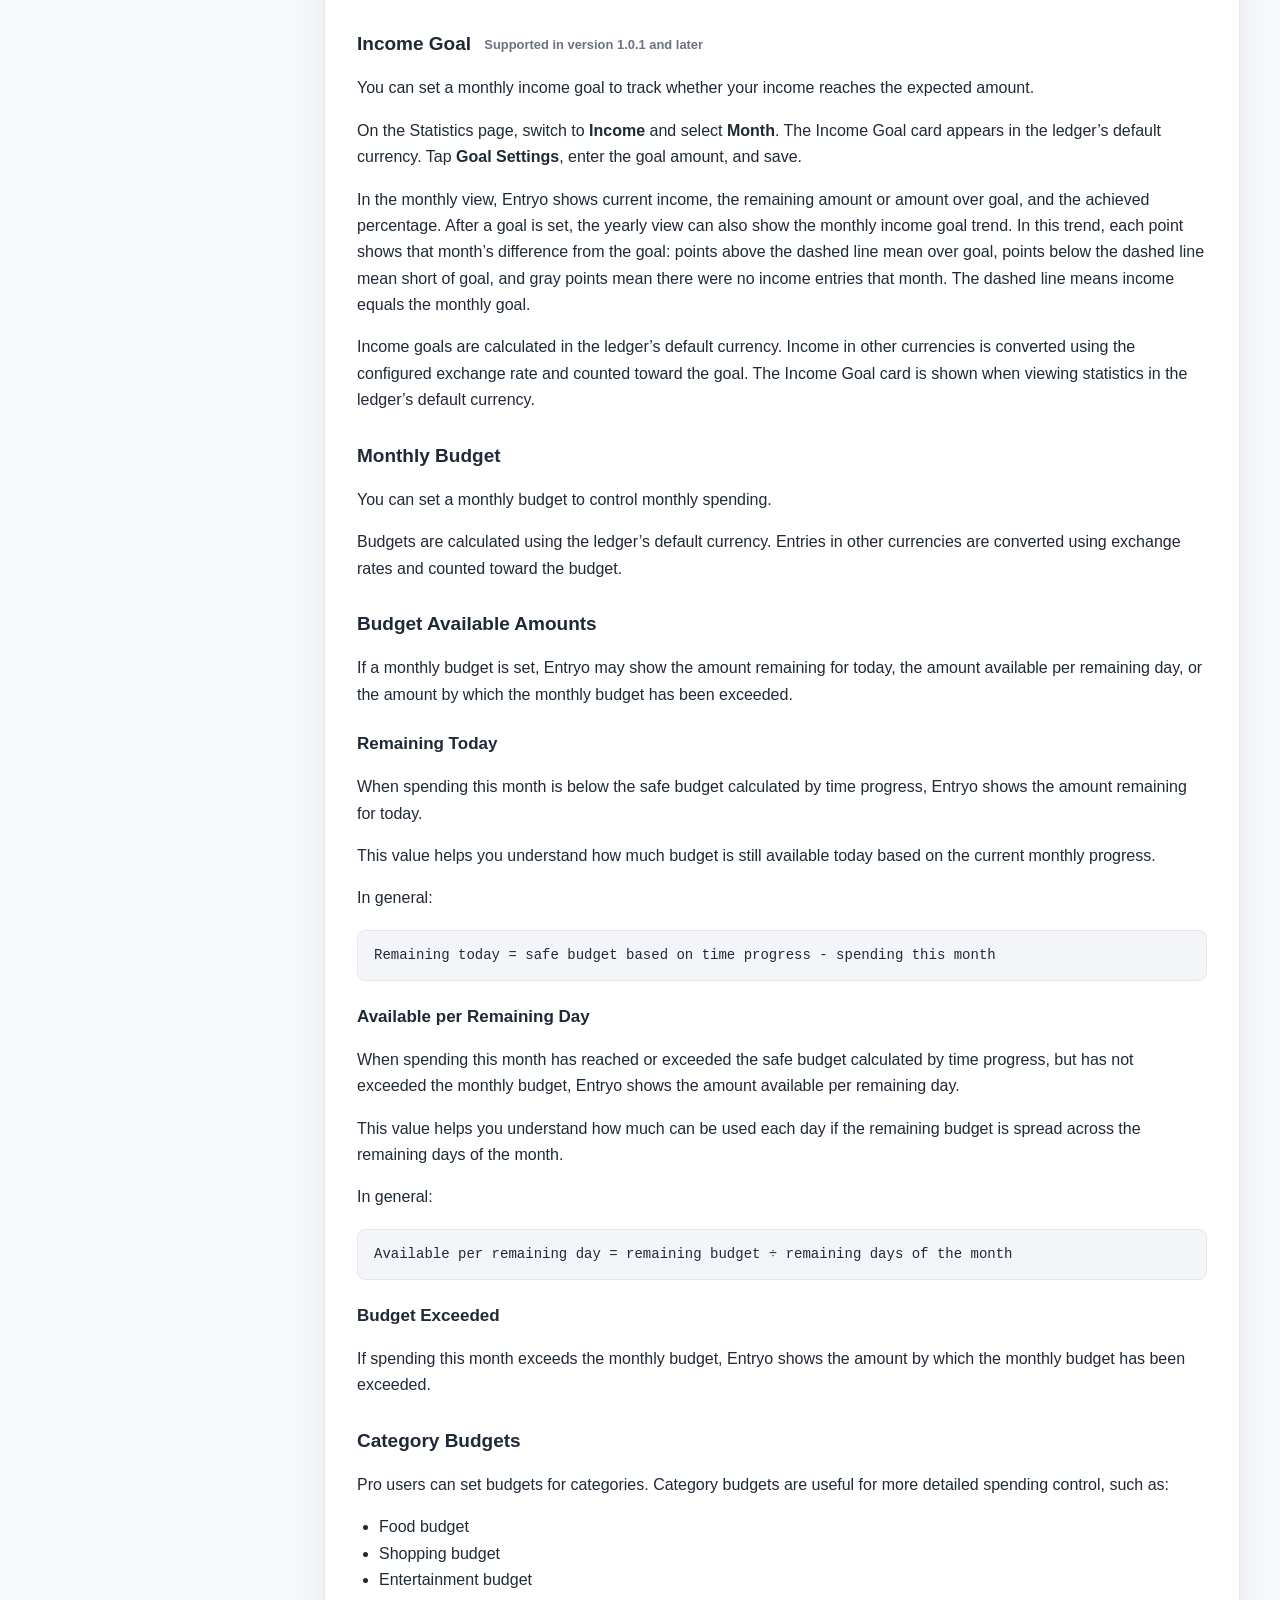
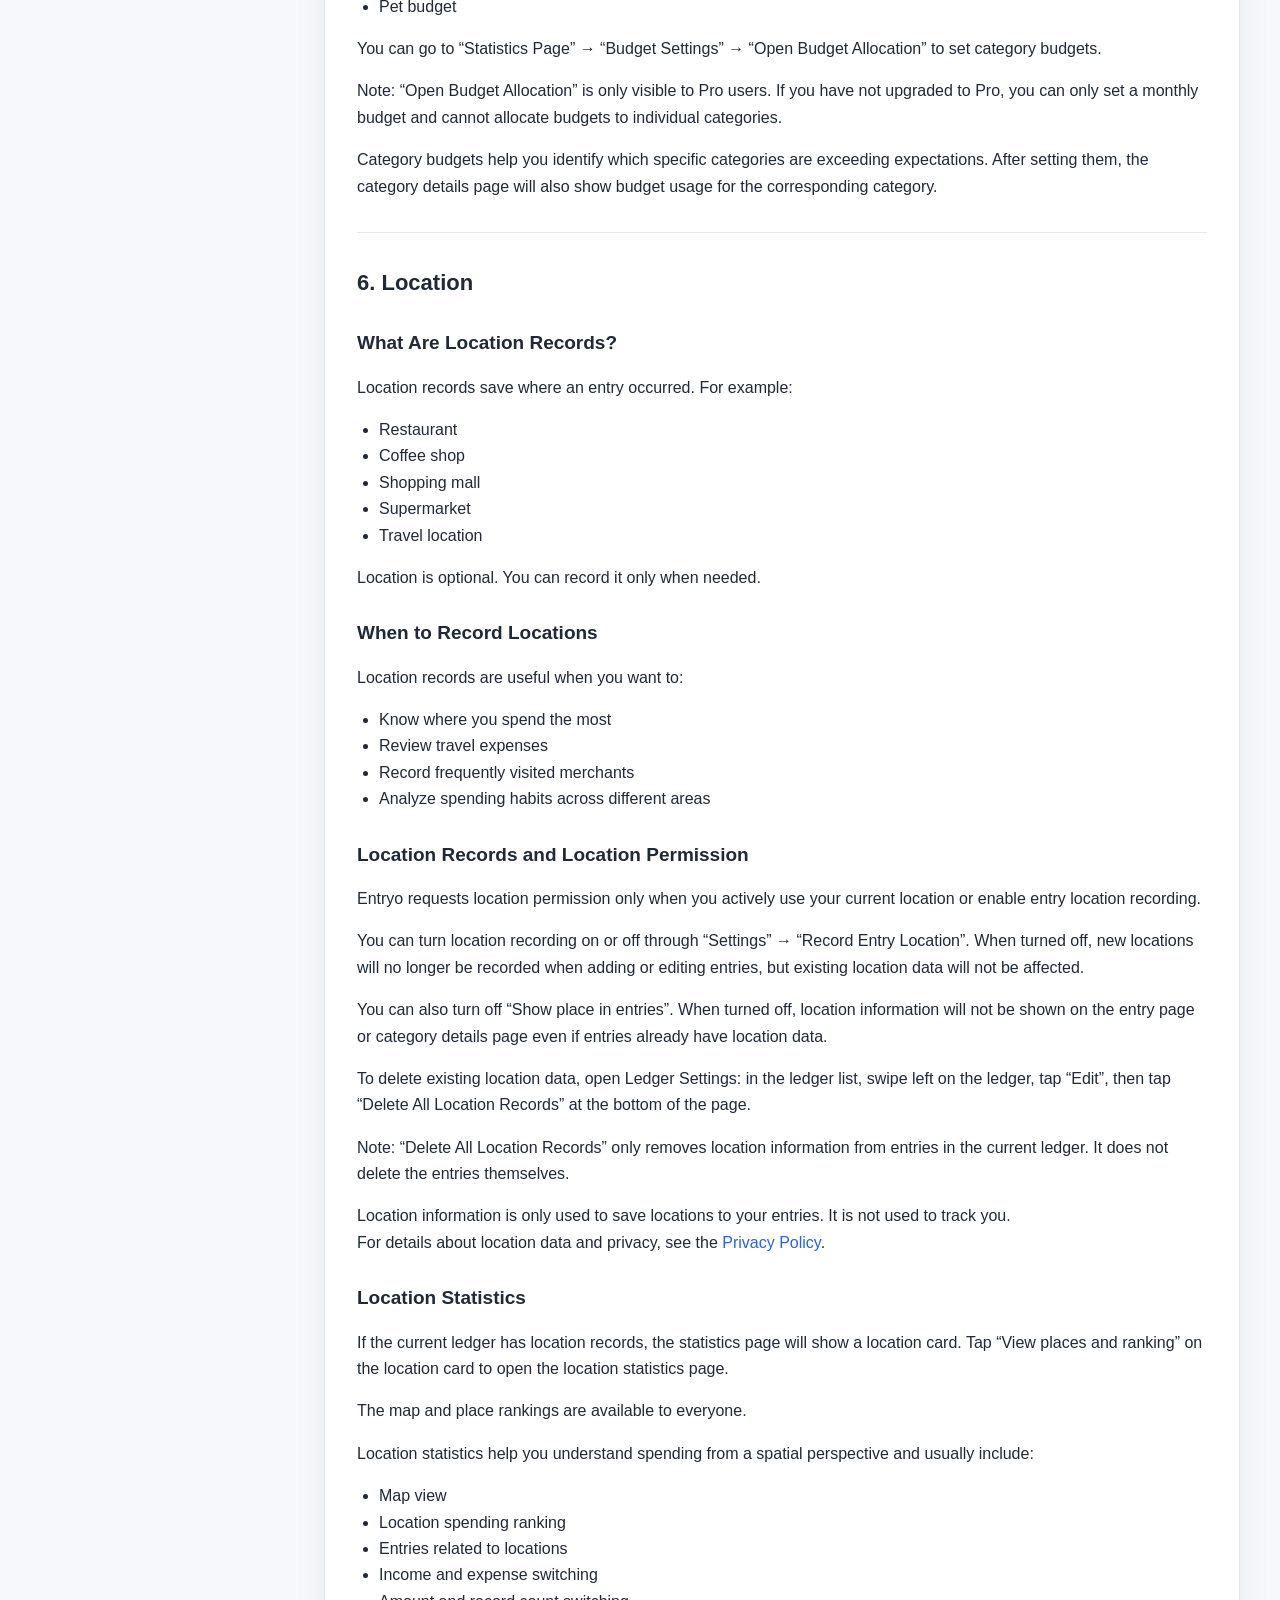
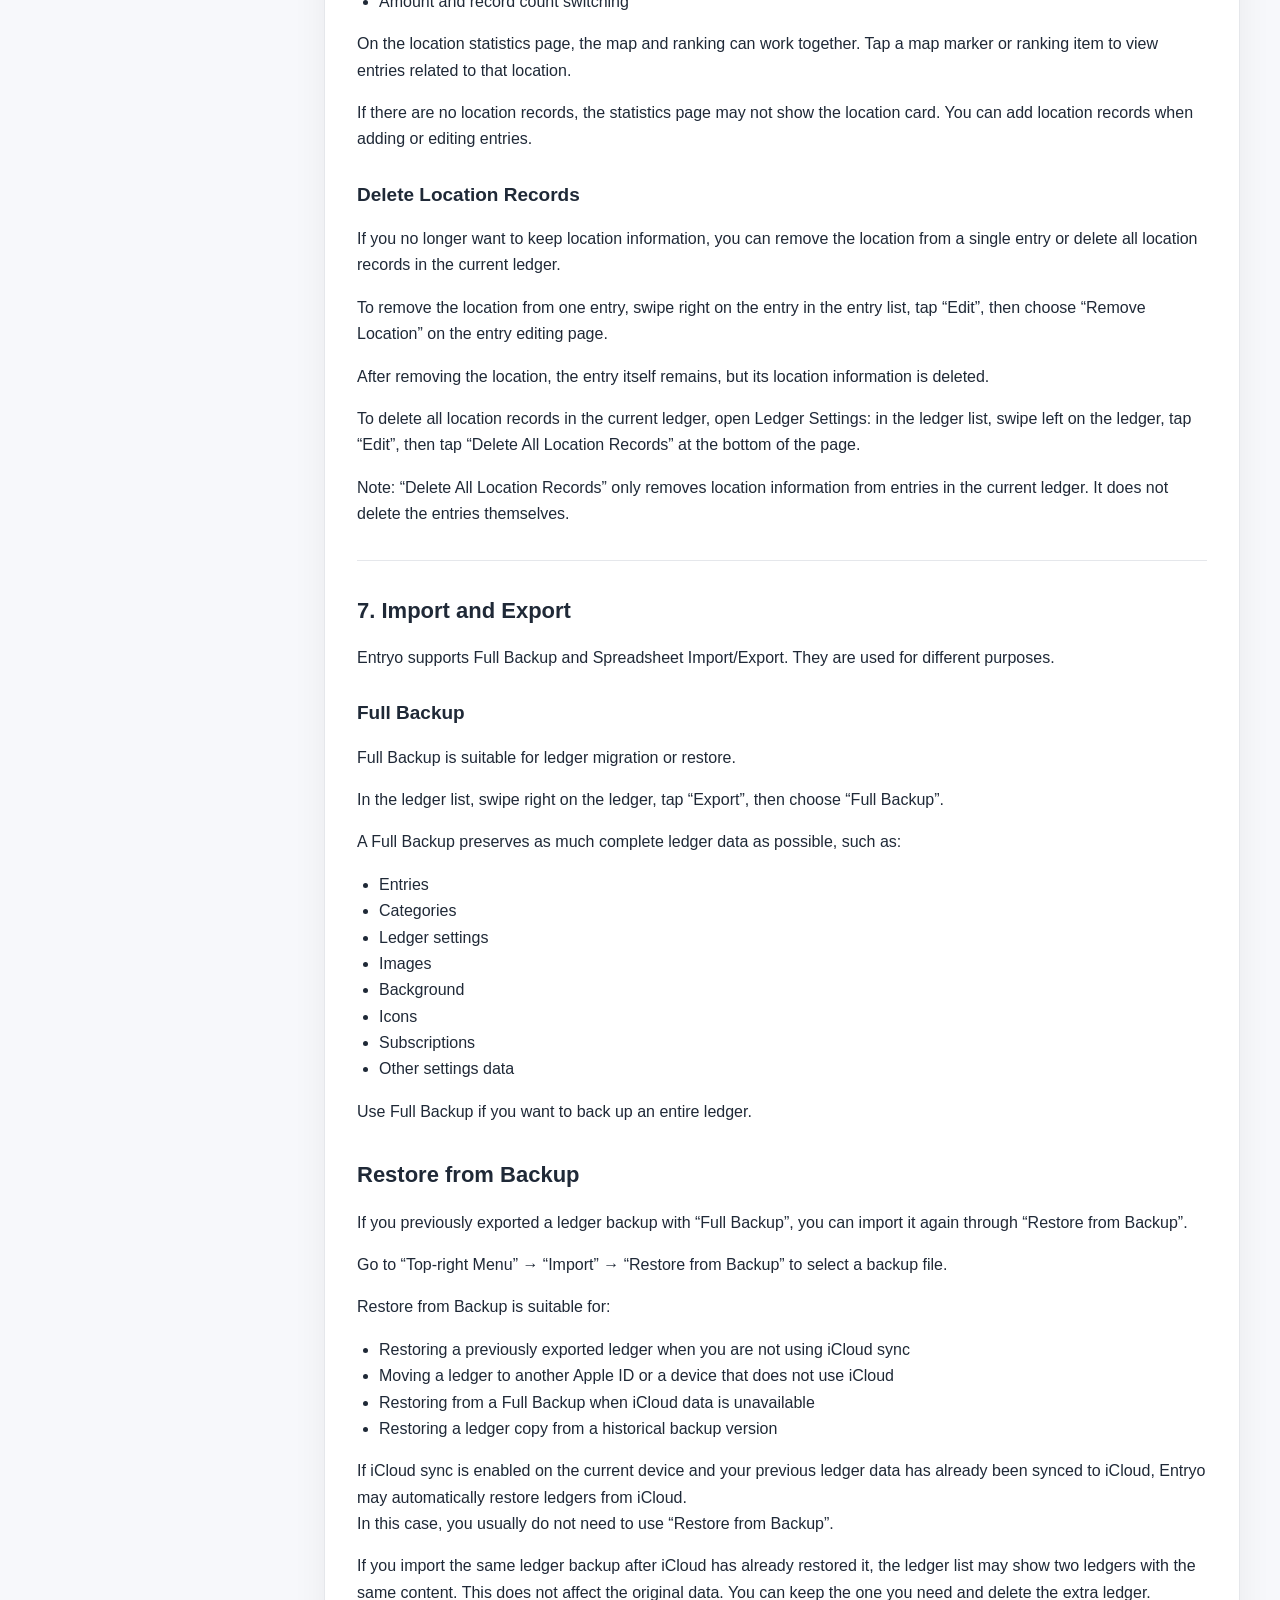
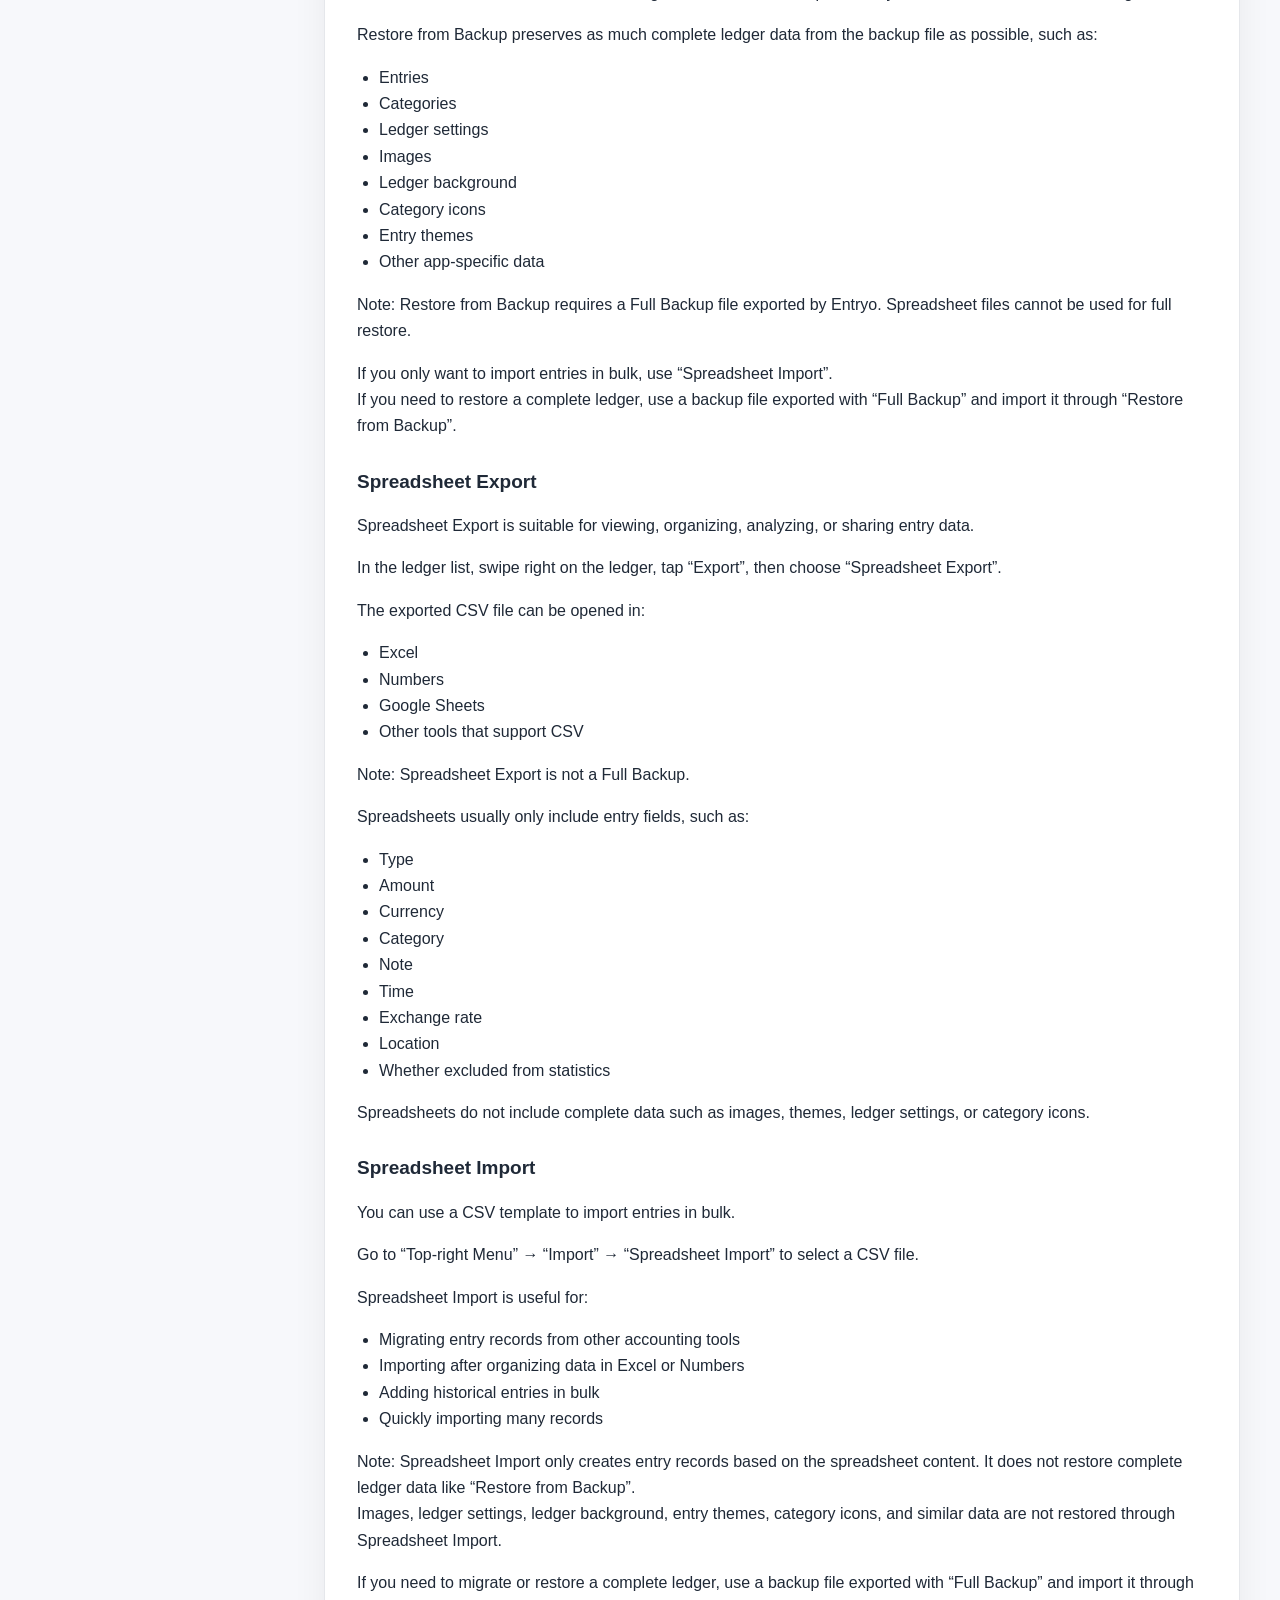
==== commit e0c7ae5d: "docs: rename Quick Entry Bar to Simple Entry Bar in the guides by Codex Refs #313 Update the section" ====
--- a/guide/index.html
+++ b/guide/index.html
@@ -22,7 +22,7 @@
     <li class="toc-level-3"><a href="#edit-an-entry">Edit an Entry</a></li>
     <li class="toc-level-3"><a href="#delete-an-entry">Delete an Entry</a></li>
     <li class="toc-level-3"><a href="#exclude-from-daily-stats">Exclude from daily stats</a></li>
-    <li class="toc-level-3"><a href="#quick-entry-bar">Quick Entry Bar</a></li>
+    <li class="toc-level-3"><a href="#simple-entry-bar">Simple Entry Bar</a></li>
     <li class="toc-level-2"><a href="#3-ledgers-categories-and-currencies">3. Ledgers, Categories, and Currencies</a></li>
     <li class="toc-level-3"><a href="#ledgers">Ledgers</a></li>
     <li class="toc-level-3"><a href="#ledger-settings">Ledger Settings</a></li>
@@ -118,7 +118,7 @@
               <li class="toc-level-3"><a href="#edit-an-entry">Edit an Entry</a></li>
               <li class="toc-level-3"><a href="#delete-an-entry">Delete an Entry</a></li>
               <li class="toc-level-3"><a href="#exclude-from-daily-stats">Exclude from daily stats</a></li>
-              <li class="toc-level-3"><a href="#quick-entry-bar">Quick Entry Bar</a></li>
+              <li class="toc-level-3"><a href="#simple-entry-bar">Simple Entry Bar</a></li>
               <li class="toc-level-2"><a href="#3-ledgers-categories-and-currencies">3. Ledgers, Categories, and Currencies</a></li>
               <li class="toc-level-3"><a href="#ledgers">Ledgers</a></li>
               <li class="toc-level-3"><a href="#ledger-settings">Ledger Settings</a></li>
@@ -279,9 +279,9 @@
 <p>When enabled, the entry remains in the list but is excluded from related statistics. The exact scope follows what is shown in the app.</p>
 <p>You can set this option when adding or editing an entry. When enabled, the entry remains in the entry list but is excluded from related statistics.</p>
 <p>On the statistics page, you can also use a switch to show these entries when you need to view complete records.</p>
-<h3 id="quick-entry-bar">Quick Entry Bar</h3>
-<p>If the Quick Entry Bar is enabled, you can record common entries faster on the ledger page. It is useful for frequent small expenses or fixed categories.</p>
-<p>You can turn this feature on or off through “Settings” → “Quick entry bar”. When turned off, the ledger page shows the normal add button.</p>
+<span id="quick-entry-bar" class="anchor-alias"></span><h3 id="simple-entry-bar">Simple Entry Bar</h3>
+<p>If the Simple Entry Bar is enabled, you can record common entries faster on the ledger page. It is useful for frequent small expenses or fixed categories.</p>
+<p>You can turn this feature on or off through “Settings” → “Simple Entry Bar”. When turned off, the ledger page shows the normal add button.</p>
 <hr>
 <h2 id="3-ledgers-categories-and-currencies">3. Ledgers, Categories, and Currencies</h2>
 <h3 id="ledgers">Ledgers</h3>
@@ -723,14 +723,15 @@
 <p>Entryo can open the add-entry page with the <code>entryo://</code> URL scheme. You can use it from iOS Shortcuts, a QR code, or another app to open Entryo with entry information already filled in.</p>
 <p>The URL opens the add-entry page and pre-fills available fields. You still need to review and save the entry in Entryo.</p>
 <h3 id="url-scheme-format">URL format</h3>
-<pre><code>entryo://add-entry?book=Main%20Ledger&amp;amount=12.5&amp;note=Coffee&amp;date=2026-06-23&amp;currency=USD&amp;exchangeRate=1&amp;type=expense&amp;category=Food</code></pre>
-<p>If you build the URL manually or from variables, text values such as ledger, note, and category can usually be entered as shown in Entryo. If the text contains spaces or special characters, URL encoding can help avoid recognition issues.</p>
+<pre><code>entryo://add-entry?book=Main%20Ledger&amp;amount=12.5&amp;note=Coffee&amp;date=2026-06-23&amp;currency=USD&amp;exchangeRate=1&amp;type=expense&amp;category=Food&amp;tag=Work&amp;tag=Reimbursable</code></pre>
+<p>If you build the URL manually or from variables, text values such as ledger, note, and category can usually be entered as shown in Entryo. If the text contains spaces or special characters, URL encoding can help avoid recognition issues. Encode an ampersand (<code>&amp;</code>) inside a tag name as <code>%26</code>.</p>
 <h3 id="url-scheme-parameters">Supported parameters</h3>
 <div class="table-wrap"><table><thead><tr><th>Parameter</th><th>Value</th><th>Description</th></tr></thead><tbody>
 <tr><td><code>book</code></td><td>Ledger name, for example <code>Main Ledger</code></td><td>Target ledger. If omitted, Entryo uses the current ledger.</td></tr>
 <tr><td><code>amount</code></td><td>Number, for example <code>12.5</code></td><td>Entry amount.</td></tr>
 <tr><td><code>type</code></td><td><code>expense</code> or <code>income</code></td><td>Entry type. <code>expense</code> means expense, and <code>income</code> means income. Defaults to expense when omitted.</td></tr>
 <tr><td><code>category</code></td><td>Category name as shown in Entryo, for example <code>Food</code>, <code>Salary</code>, <code>Transport</code>, <code>Shopping</code></td><td>Preselects the category when the name exists in the target ledger. Custom category names can also be used.</td></tr>
+<tr><td><code>tag</code></td><td>An existing tag name in your account</td><td>Use one <code>tag</code> parameter per name to preselect multiple tags. Names must match exactly, including case. Repeated names select a tag once. Unmatched names are skipped.</td></tr>
 <tr><td><code>note</code></td><td>Text, for example <code>Coffee</code></td><td>Entry note.</td></tr>
 <tr><td><code>date</code></td><td><code>yyyy-MM-dd</code>, <code>yyyy-MM-dd HH:mm</code>, or ISO 8601</td><td>Entry date. Future dates are adjusted to the current time.</td></tr>
 <tr><td><code>currency</code></td><td>Currency code, for example <code>USD</code>, <code>CNY</code>, <code>JPY</code></td><td>If omitted, Entryo uses the ledger default currency.</td></tr>
@@ -738,8 +739,8 @@
 </tbody></table></div>
 <p>If the specified ledger, category, or currency cannot be found, Entryo will open the add-entry page with the remaining valid fields. URL Scheme will not create new ledgers, categories, or currencies automatically.</p>
 <h3 id="url-scheme-example">Example</h3>
-<pre><code>entryo://add-entry?book=Main%20Ledger&amp;amount=12.5&amp;note=Coffee&amp;date=2026-06-23&amp;currency=USD&amp;exchangeRate=1&amp;type=expense&amp;category=Food</code></pre>
-<p>This example opens Entryo, selects “Main Ledger”, and opens the add-entry page with a USD 12.5 coffee expense.</p>
+<pre><code>entryo://add-entry?book=Main%20Ledger&amp;amount=12.5&amp;note=Coffee&amp;date=2026-06-23&amp;currency=USD&amp;exchangeRate=1&amp;type=expense&amp;category=Food&amp;tag=Work&amp;tag=Reimbursable</code></pre>
+<p>This example opens Entryo, selects “Main Ledger”, and opens the add-entry page with a USD 12.5 coffee expense. If your account has the tags “Work” and “Reimbursable”, both are preselected.</p>
 <h3 id="url-scheme-shortcuts">Use with iOS Shortcuts</h3>
 <ol>
 <li>Open the Shortcuts app and create a new shortcut.</li>
